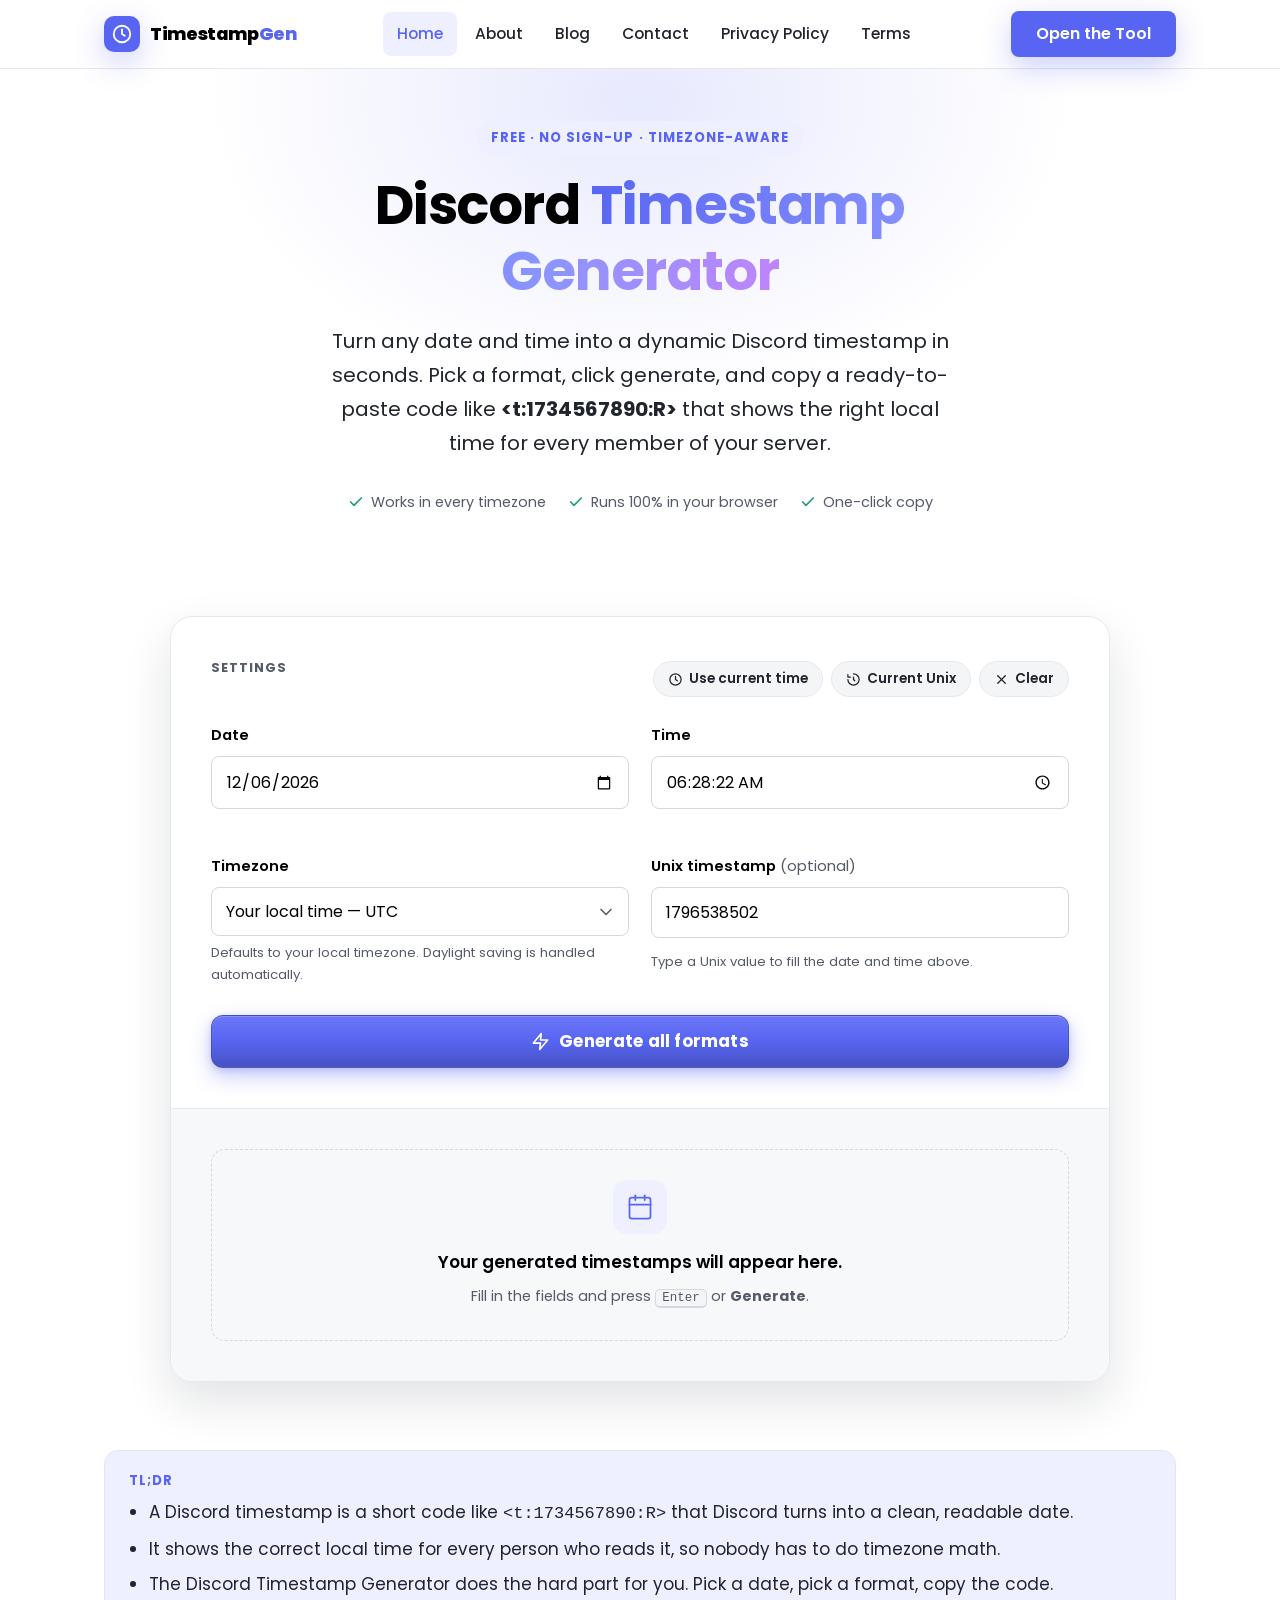
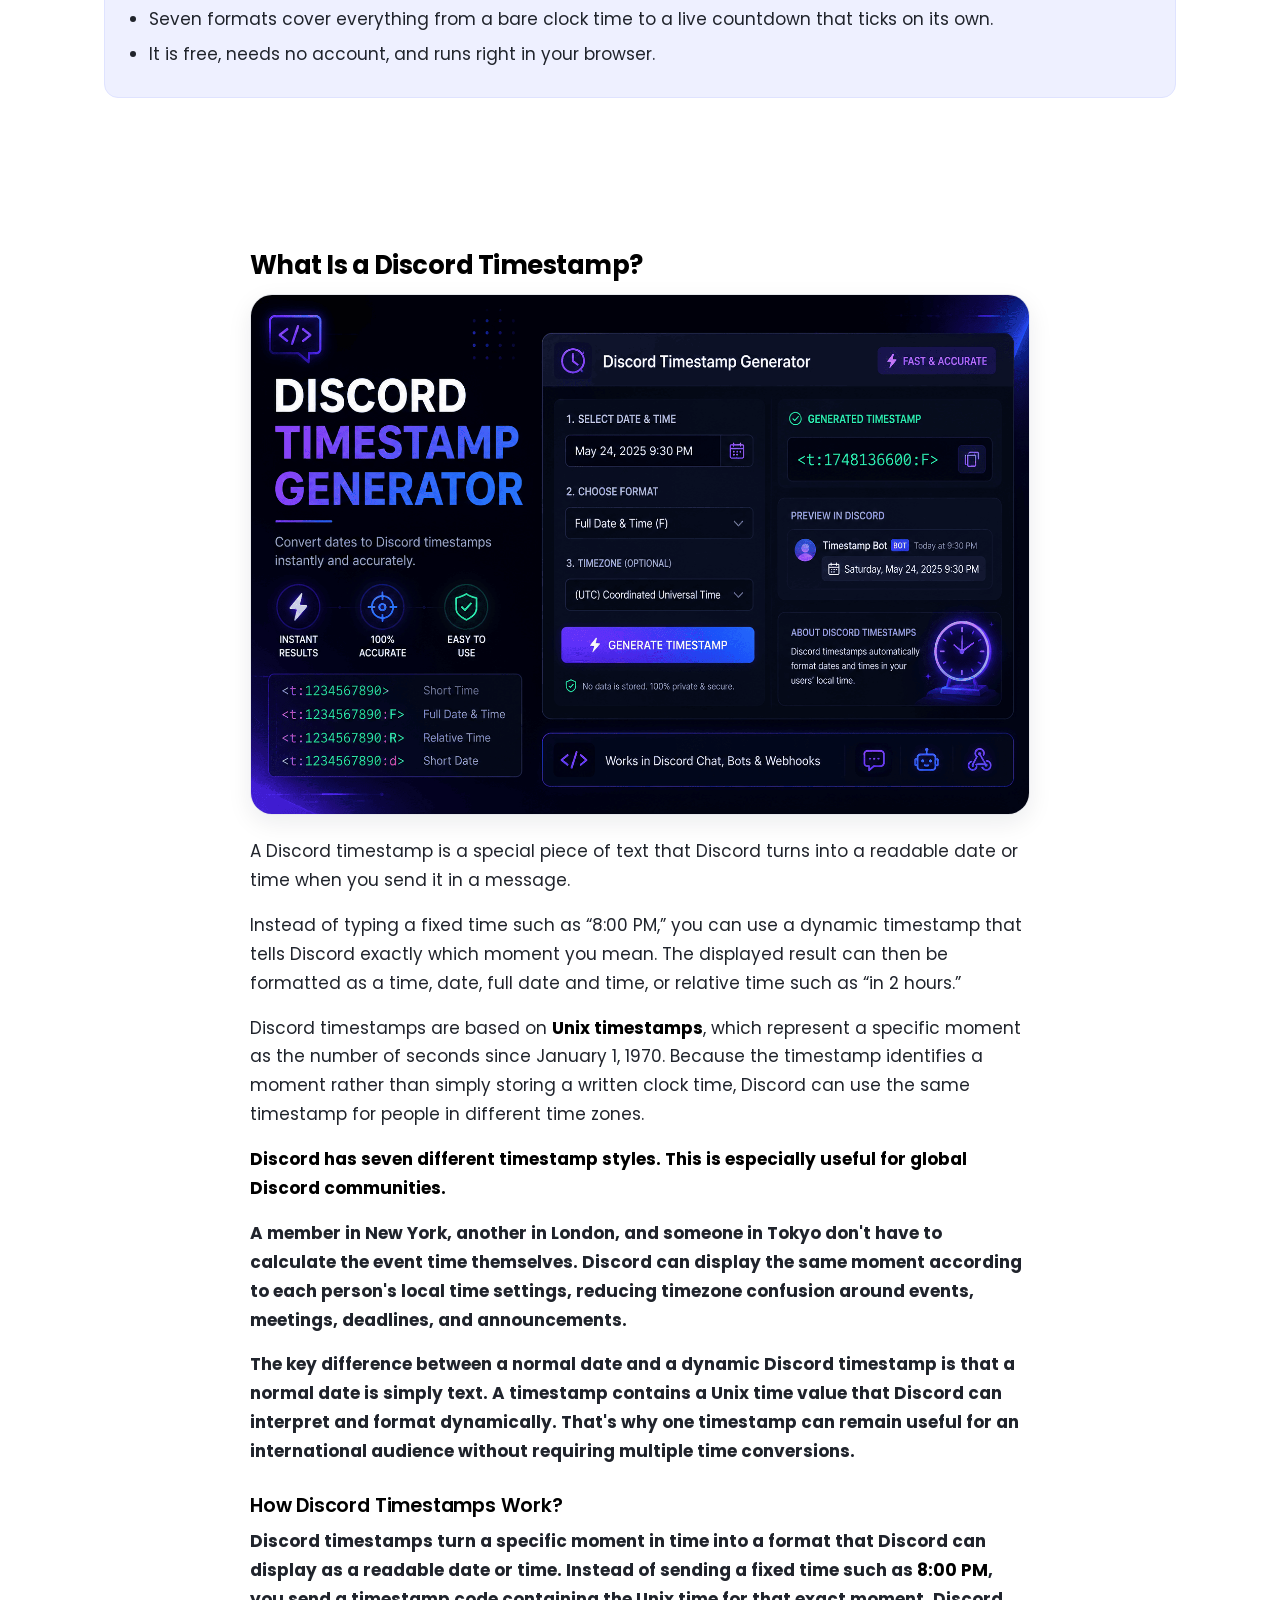
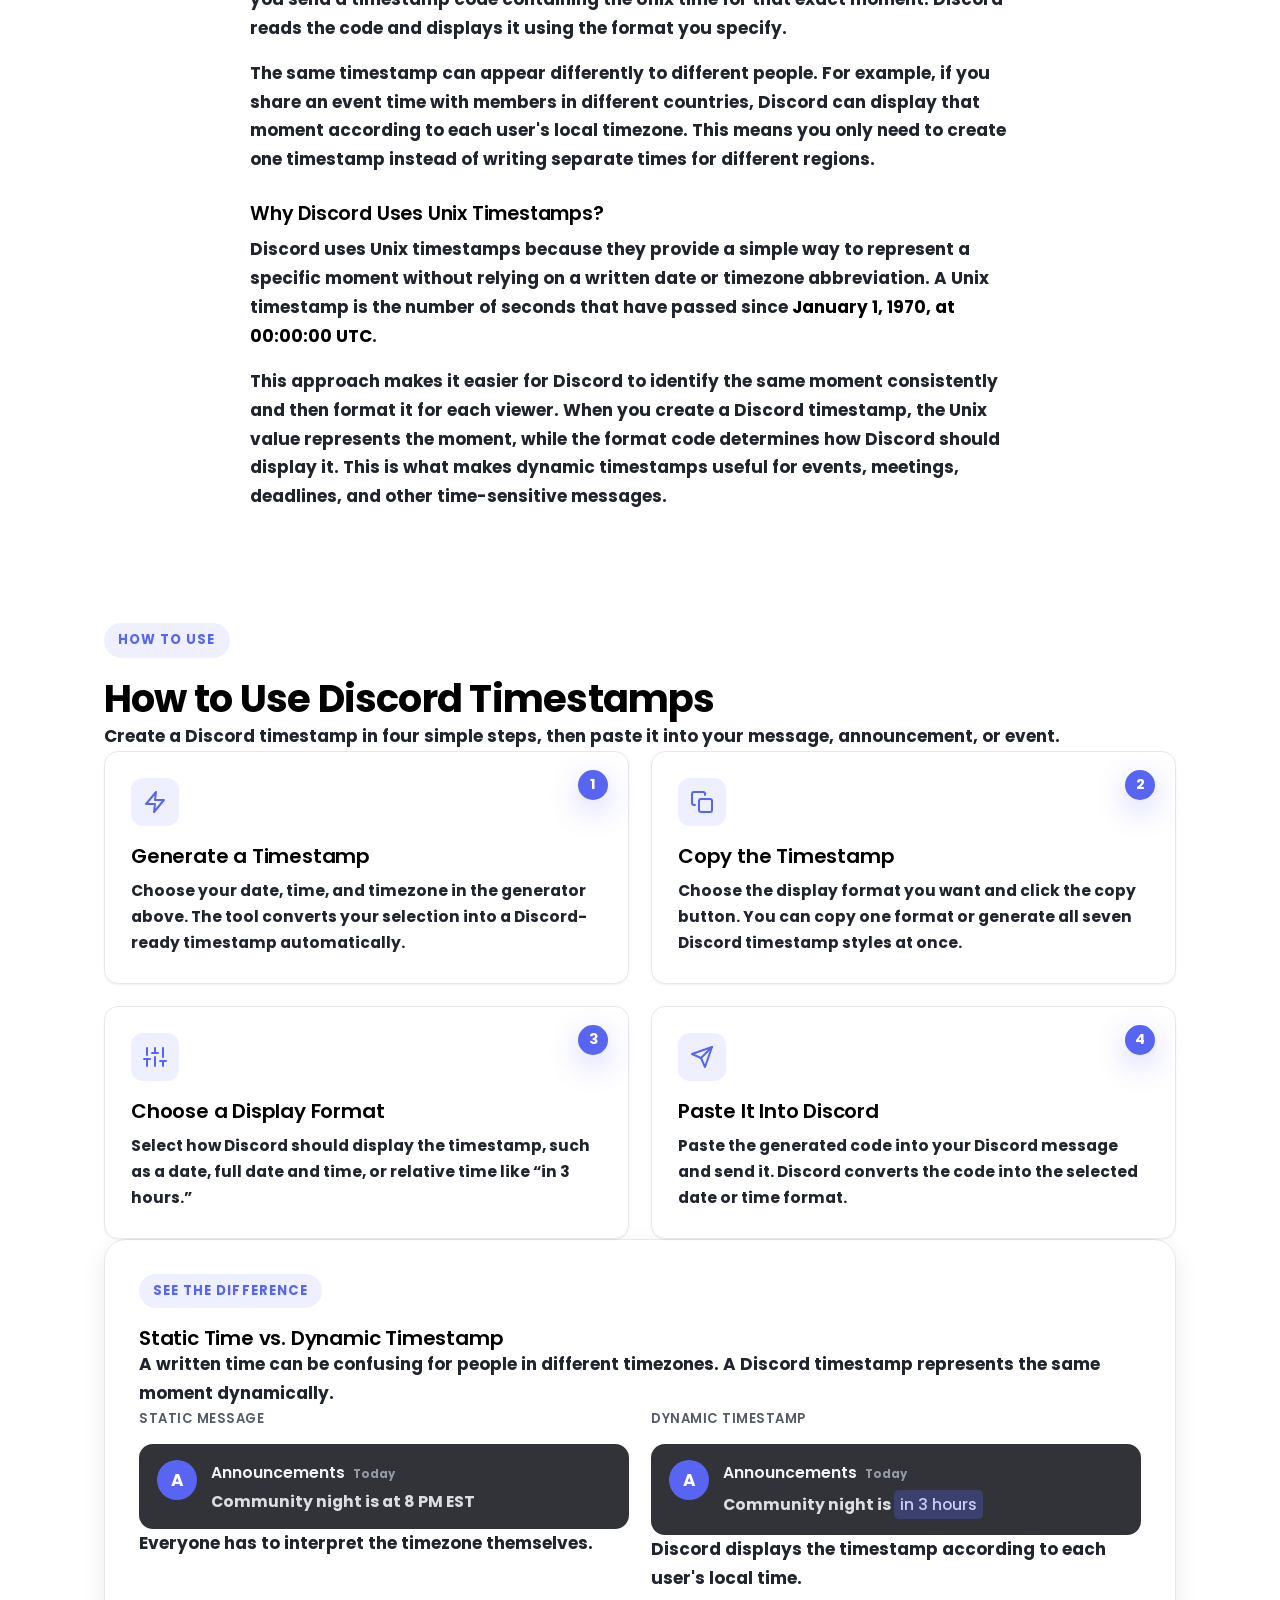
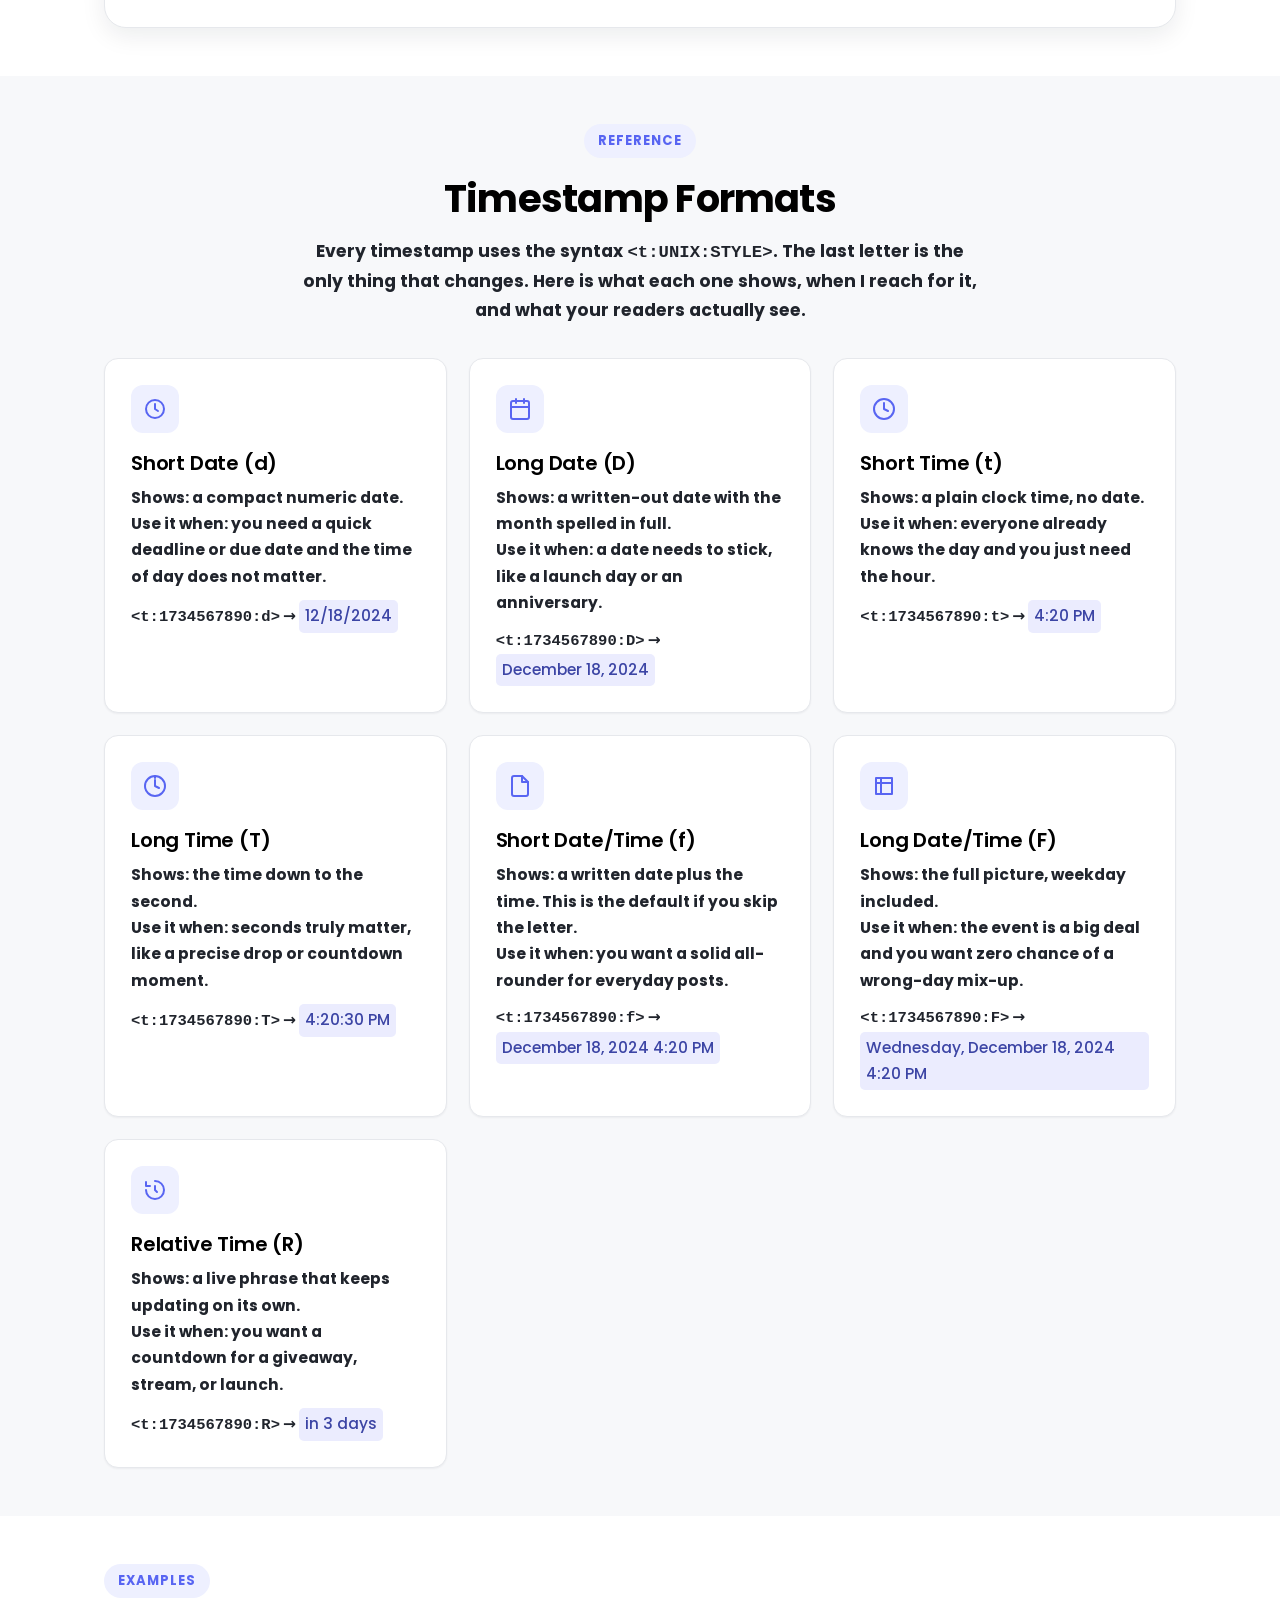
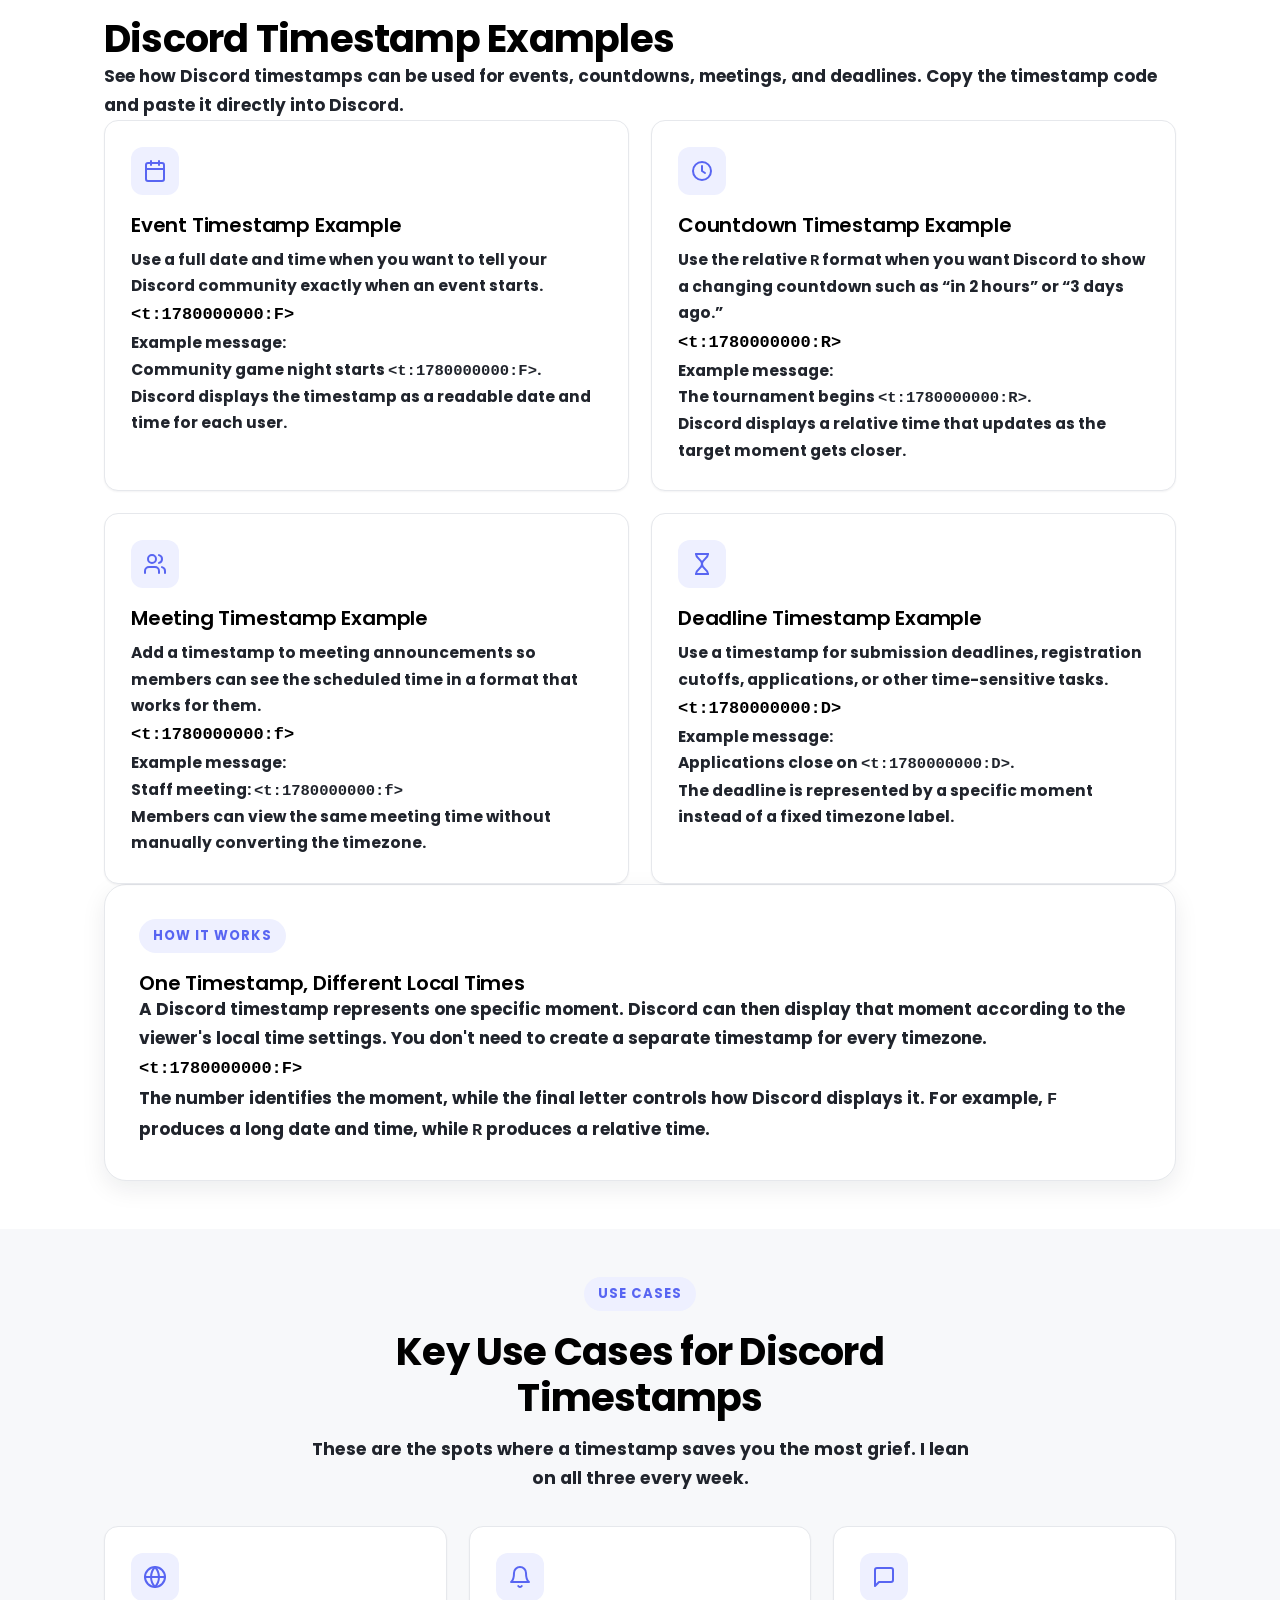
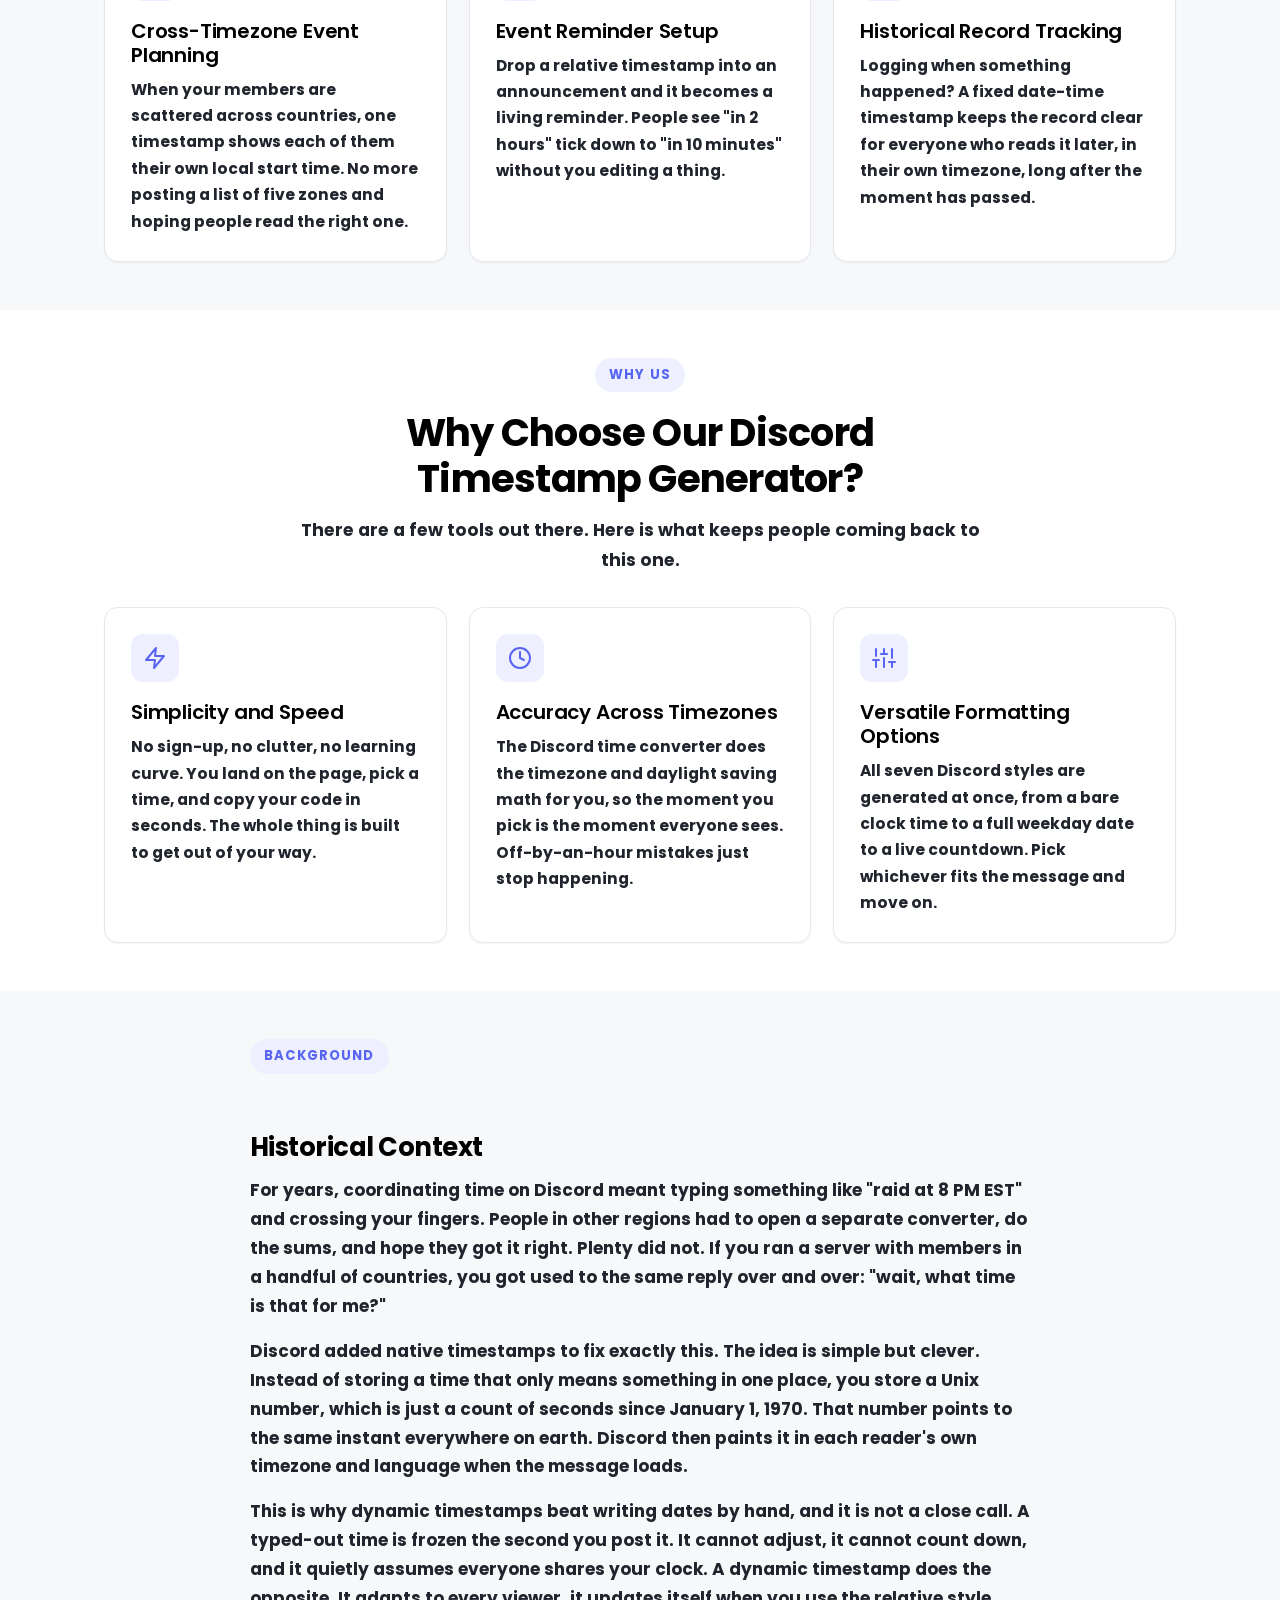
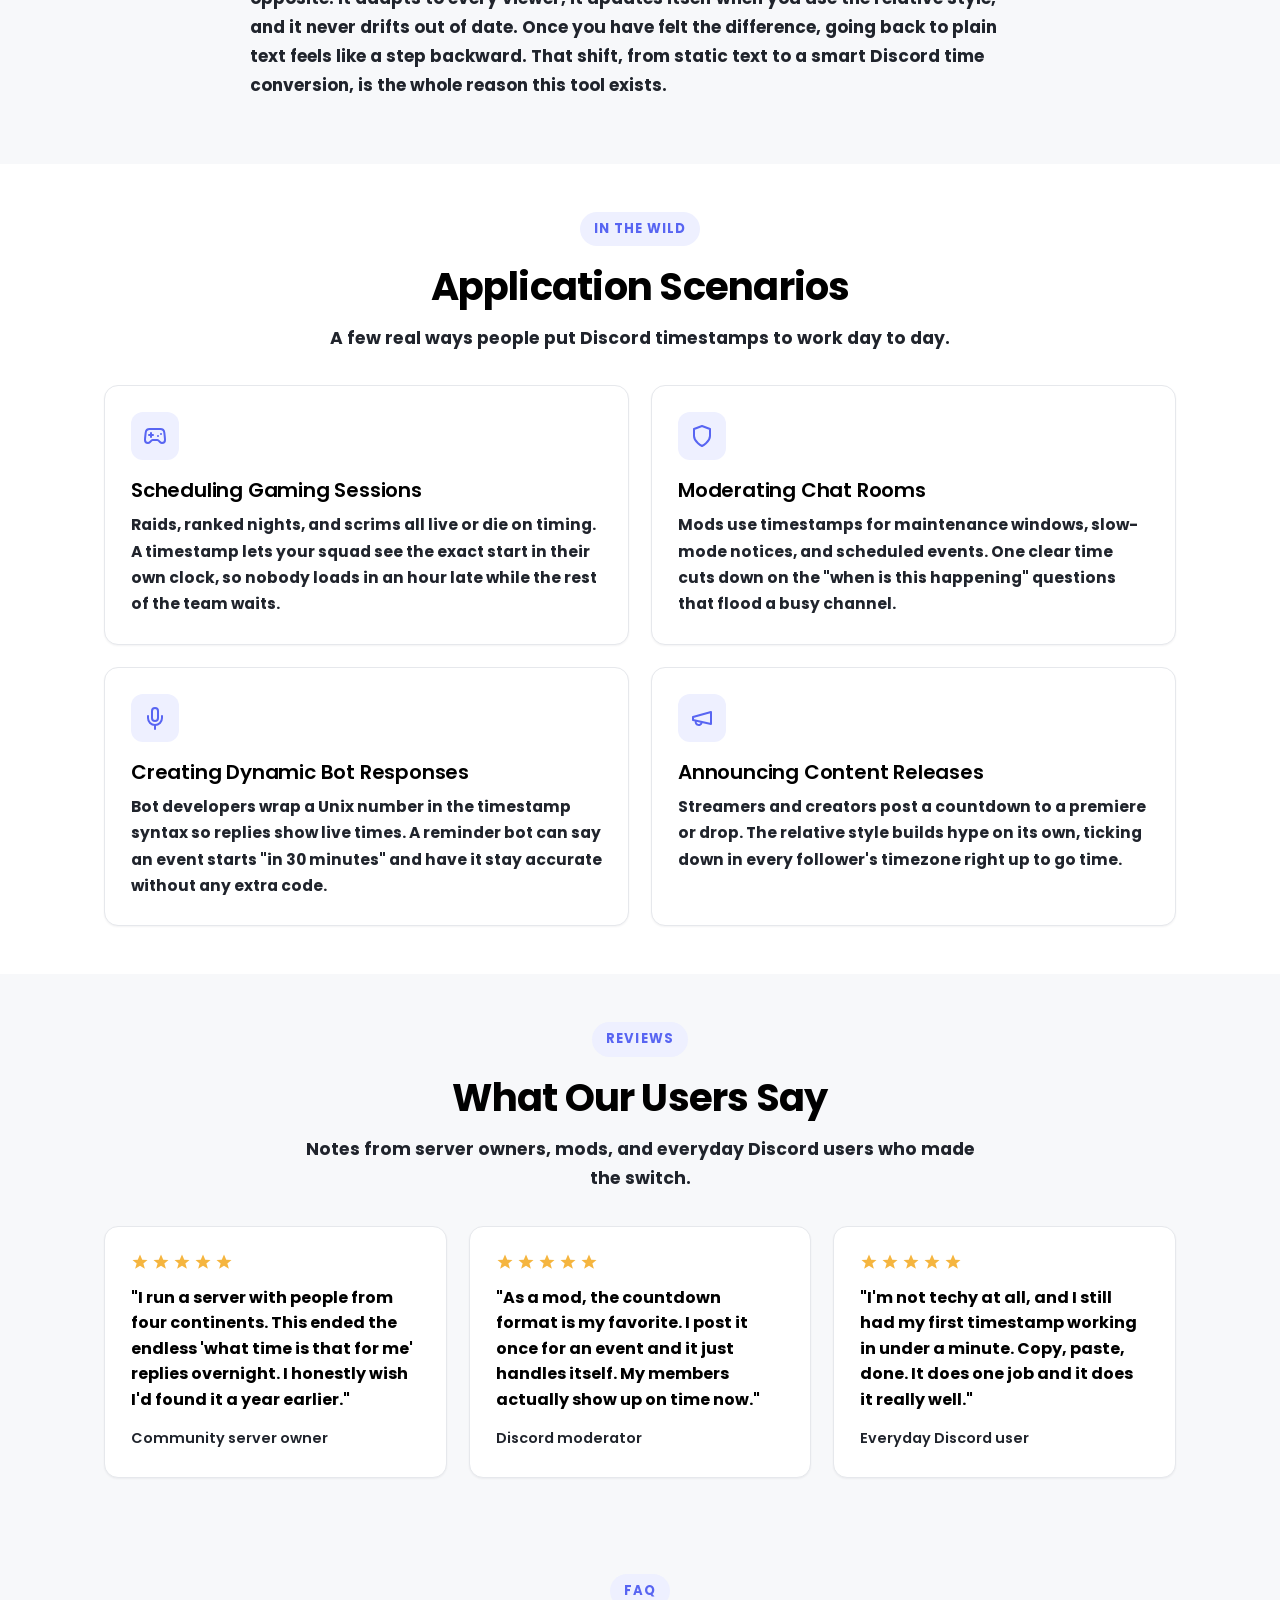
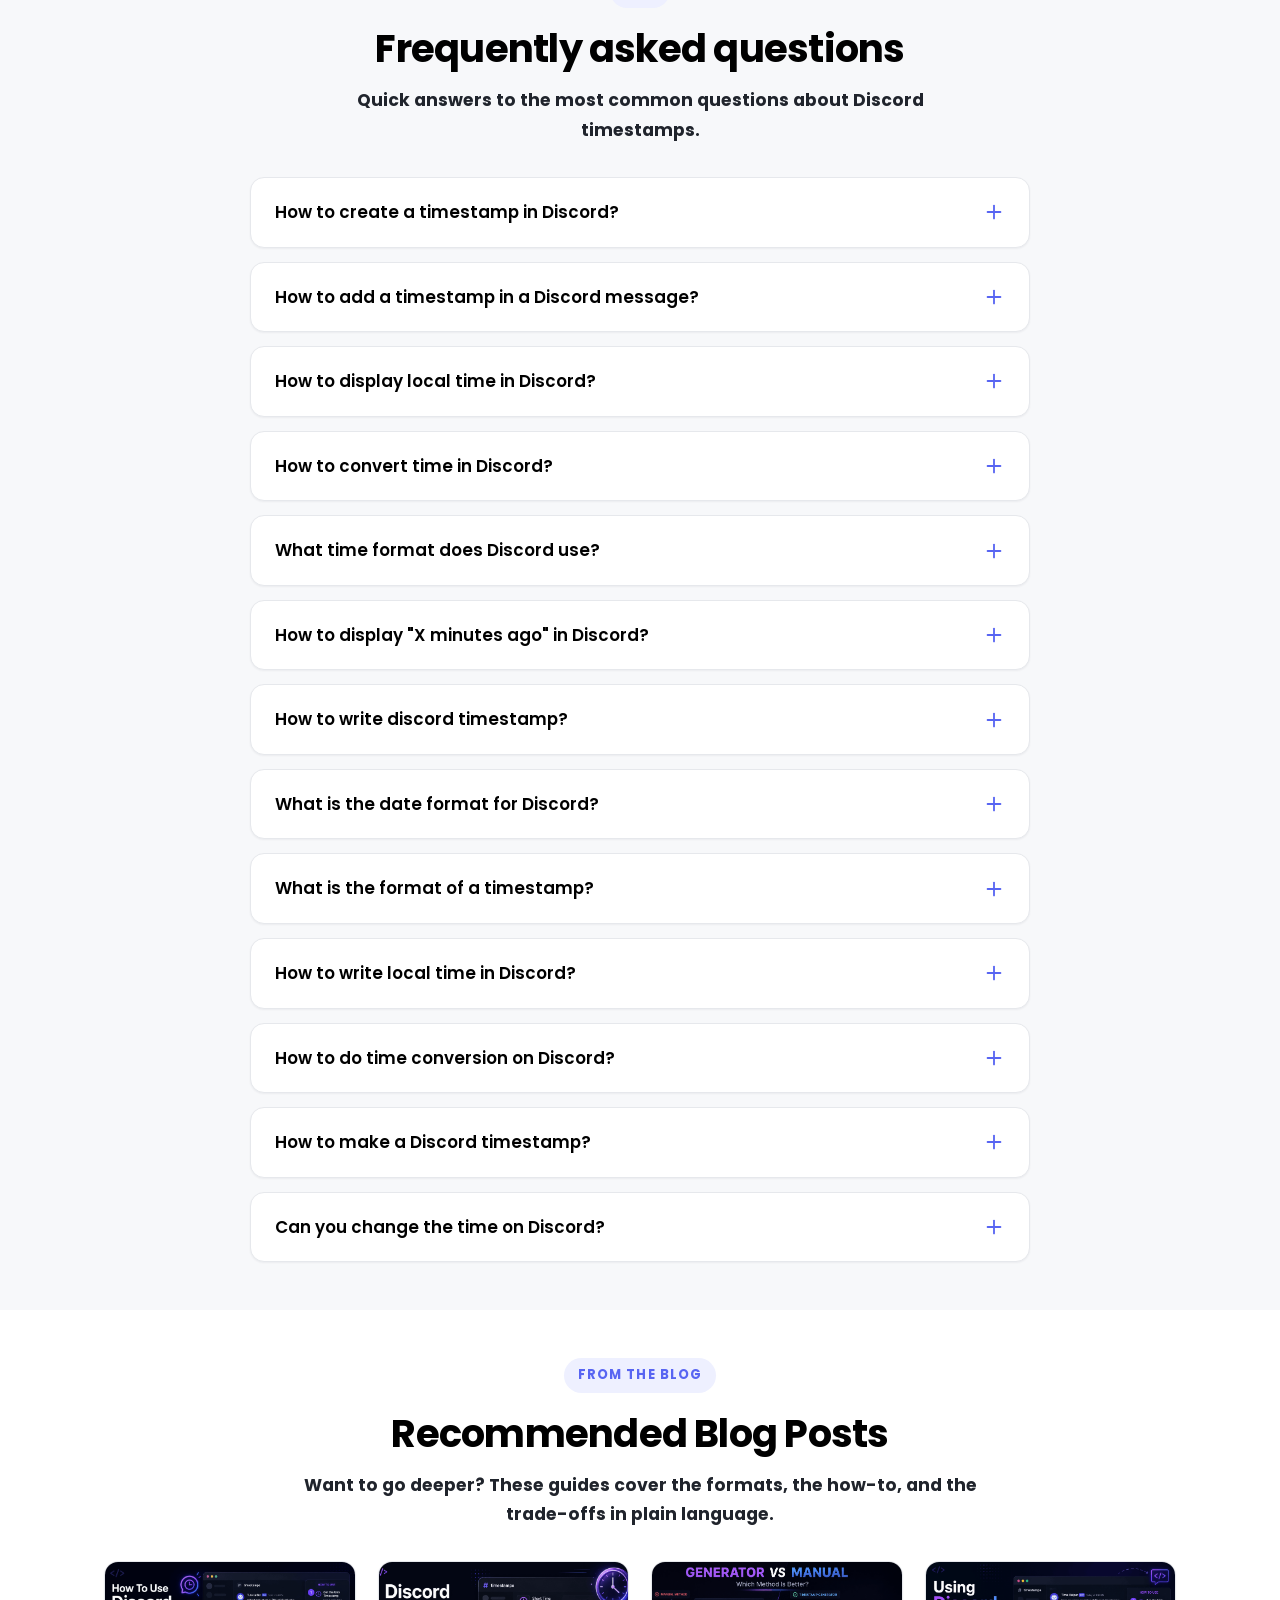
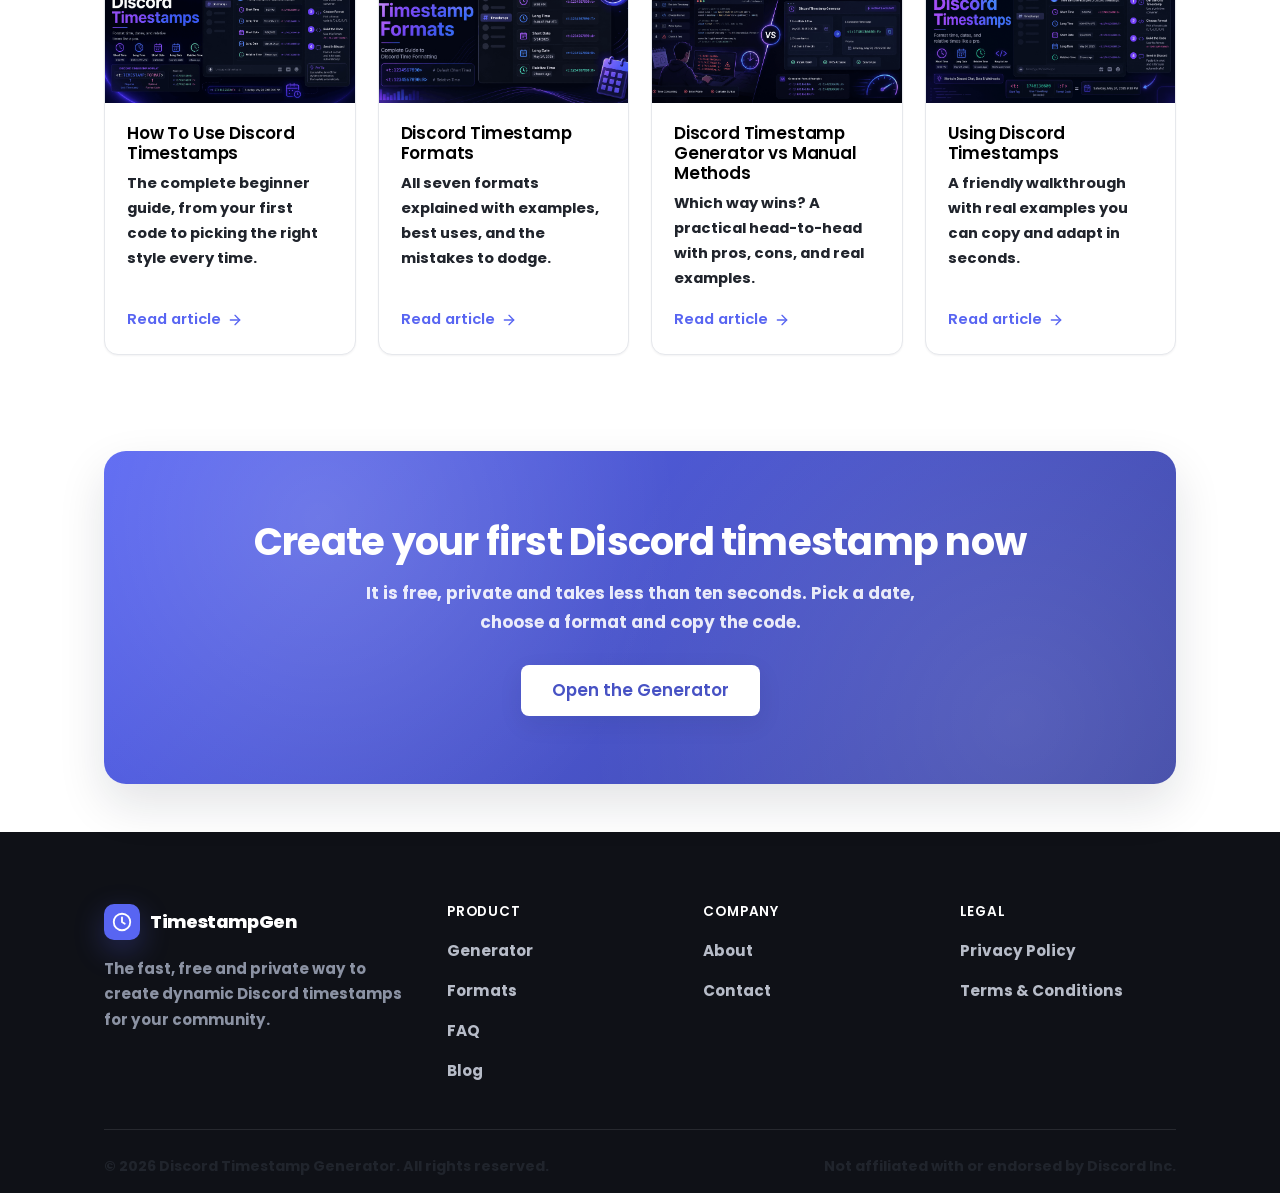
==== index.html @ df5692eb "Update index.html" ====
﻿<!DOCTYPE html>
<html lang="en">
<head>
  <meta charset="UTF-8" />
  <meta name="viewport" content="width=device-width, initial-scale=1.0" />
<title>Discord Timestamp Generator | Free Discord Time Converter</title>
<meta name="description" content="Free Discord Timestamp Generator. Create Discord timestamps from any date and time, choose a format, and copy the code instantly. No sign-up required." />
  <meta name="keywords" content="Discord Timestamp Generator, Discord timestamp, dynamic timestamp Discord, unix timestamp Discord, Discord time format" />
  <meta name="author" content="https://dctimestampgen.com/" />
  <meta name="robots" content="index, follow" />
  <link rel="canonical" href="https://dctimestampgen.com/" />
<meta name="google-site-verification" content="1ODRizwahJFYCAFolgRJqPUCswQ_toR15IYZXNolJ2A" />
  <!-- Open Graph -->
  <meta property="og:type" content="website" />
  <meta property="og:site_name" content="Discord Timestamp Generator" />
  <meta property="og:title" content="Discord Timestamp Generator: Create Dynamic Timestamps Instantly" />
  <meta property="og:description" content="Pick a date, time and format to instantly create dynamic Discord timestamps like &lt;t:1734567890:R&gt;. Free, timezone-aware and copy-ready. No sign-up." />
  <meta property="og:url" content="https://dctimestampgen.com/" />
  <meta property="og:image" content="https://dctimestampgen.com/assets/images/discord-timestamp-generator.png" />
  <meta property="og:image:width" content="1200" />
  <meta property="og:image:height" content="675" />
  <meta property="og:image:type" content="image/png" />

  <!-- Twitter -->
  <meta name="twitter:card" content="summary_large_image" />
  <meta name="twitter:title" content="Discord Timestamp Generator: Create Dynamic Timestamps Instantly" />
  <meta name="twitter:description" content="Create dynamic Discord timestamps like &lt;t:1734567890:R&gt; in seconds. Free, timezone-aware and copy-ready." />
  <meta name="twitter:image" content="https://dctimestampgen.com/assets/images/discord-timestamp-generator.png" />

  <meta name="theme-color" content="#5865f2" />
  <link rel="icon" type="image/svg+xml" href="assets/icons/favicon.svg" />
  <link rel="apple-touch-icon" href="assets/icons/favicon.svg" />
  <link rel="preconnect" href="https://fonts.googleapis.com" />
  <link rel="preconnect" href="https://fonts.gstatic.com" crossorigin />
  <link rel="stylesheet" href="https://fonts.googleapis.com/css2?family=Poppins:wght@400;500;600;700&display=swap" />
  <link rel="preload" href="css/style.css" as="style" />
  <link rel="stylesheet" href="css/style.css" />


  
<script type="text/javascript">

    (function(c,l,a,r,i,t,y){

        c[a]=c[a]||function(){(c[a].q=c[a].q||[]).push(arguments)};

        t=l.createElement(r);t.async=1;t.src="https://www.clarity.ms/tag/"+i;

        y=l.getElementsByTagName(r)[0];y.parentNode.insertBefore(t,y);

    })(window, document, "clarity", "script", "xp9bzx0un9");

</script>



<!-- Google tag (gtag.js) -->

<script async src="https://www.googletagmanager.com/gtag/js?id=G-DQJPMVJJCT"></script>

<script>

  window.dataLayer = window.dataLayer || [];

  function gtag(){dataLayer.push(arguments);}

  gtag('js', new Date());



  gtag('config', 'G-DQJPMVJJCT');

</script>
  <!-- Schema.org: Organization + WebSite + WebApplication + BreadcrumbList + FAQ -->
  <script type="application/ld+json">
  {
    "@context": "https://schema.org",
    "@graph": [
      {
        "@type": "Organization",
        "@id": "https://dctimestampgen.com/#organization",
        "name": "Discord Timestamp Generator",
        "url": "https://dctimestampgen.com/",
        "logo": {
          "@type": "ImageObject",
          "url": "https://dctimestampgen.com/assets/images/discord-timestamp-generator.png",
          "width": 1200,
          "height": 675
        }
      },
      {
        "@type": "WebSite",
        "@id": "https://dctimestampgen.com/#website",
        "name": "Discord Timestamp Generator",
        "url": "https://dctimestampgen.com/",
        "description": "Free tool to create dynamic, timezone-aware Discord timestamps from any date and time.",
        "publisher": { "@id": "https://dctimestampgen.com/#organization" },
        "inLanguage": "en"
      },
      {
        "@type": "WebApplication",
        "name": "Discord Timestamp Generator",
        "url": "https://dctimestampgen.com/",
        "applicationCategory": "UtilitiesApplication",
        "operatingSystem": "Any (Web Browser)",
        "browserRequirements": "Requires JavaScript",
        "description": "A free online tool that generates dynamic Discord timestamps from any date, time and format.",
        "isPartOf": { "@id": "https://dctimestampgen.com/#website" },
        "publisher": { "@id": "https://dctimestampgen.com/#organization" },
        "offers": { "@type": "Offer", "price": "0", "priceCurrency": "USD" }
      },
      {
        "@type": "BreadcrumbList",
        "itemListElement": [
          { "@type": "ListItem", "position": 1, "name": "Home", "item": "https://dctimestampgen.com/" }
        ]
      },
      {
        "@type": "FAQPage",
        "mainEntity": [
          {
            "@type": "Question",
            "name": "How to create a timestamp in Discord?",
            "acceptedAnswer": {
              "@type": "Answer",
              "text": "Pick a date and time in the Discord Timestamp Generator, then copy the code it makes. Paste that code into any message and Discord turns it into a readable time when you send it. There is nothing to install and no account needed."
            }
          },
          {
            "@type": "Question",
            "name": "How to add a timestamp in a Discord message?",
            "acceptedAnswer": {
              "@type": "Answer",
              "text": "Paste the generated code, such as <t:1734567890:R>, straight into the message box like normal text. When you hit send, Discord swaps it for a formatted date. It works in channels, threads, embeds, and direct messages."
            }
          },
          {
            "@type": "Question",
            "name": "How to display local time in Discord?",
            "acceptedAnswer": {
              "@type": "Answer",
              "text": "You do not have to do anything special. A Discord timestamp always shows in each reader's own local time. You pick the moment once, and Discord handles the conversion for every person who sees the message."
            }
          },
          {
            "@type": "Question",
            "name": "How to convert time in Discord?",
            "acceptedAnswer": {
              "@type": "Answer",
              "text": "Use the Discord time converter. Enter your date and time, and it works out the Unix number behind the scenes. That number is what lets Discord show the same instant correctly in every timezone."
            }
          },
          {
            "@type": "Question",
            "name": "What time format does Discord use?",
            "acceptedAnswer": {
              "@type": "Answer",
              "text": "Discord uses the syntax <t:UNIX:STYLE>, where the Unix value is seconds since January 1, 1970 and the style is one letter. The seven styles are t, T, d, D, f, F, and R."
            }
          },
          {
            "@type": "Question",
            "name": "How to display \"X minutes ago\" in Discord?",
            "acceptedAnswer": {
              "@type": "Answer",
              "text": "Use the relative style by ending the code with R, like <t:1734567890:R>. Discord shows phrases like 'in 5 minutes' or '10 minutes ago' and keeps them updating on their own."
            }
          },
          {
            "@type": "Question",
            "name": "How to write discord timestamp?",
            "acceptedAnswer": {
              "@type": "Answer",
              "text": "Write an opening <t:, then the Unix number in seconds, then a colon and a style letter, then a closing >. So a full code looks like <t:1734567890:F>. The tool builds this for you if you would rather not type it."
            }
          },
          {
            "@type": "Question",
            "name": "What is the date format for Discord?",
            "acceptedAnswer": {
              "@type": "Answer",
              "text": "For dates you can use d for a short numeric date like 12/18/2024, or D for a written date like December 18, 2024. Discord shows the order in each reader's regional style, so you never have to guess day-first or month-first."
            }
          },
          {
            "@type": "Question",
            "name": "What is the format of a timestamp?",
            "acceptedAnswer": {
              "@type": "Answer",
              "text": "A timestamp is built from a Unix value, which is a plain count of seconds since January 1, 1970. On Discord that value gets wrapped in the <t:UNIX:STYLE> syntax so it can be shown as a date, a time, or a countdown."
            }
          },
          {
            "@type": "Question",
            "name": "How to write local time in Discord?",
            "acceptedAnswer": {
              "@type": "Answer",
              "text": "Enter your local time in the generator and copy the code. You do not write out the timezone at all. Discord reads the Unix value and shows your chosen moment in each viewer's own local time automatically."
            }
          },
          {
            "@type": "Question",
            "name": "How to do time conversion on Discord?",
            "acceptedAnswer": {
              "@type": "Answer",
              "text": "The conversion happens for you. You give the tool one date and time, it turns that into a Unix number, and Discord converts that number into the correct local time for every reader when the message loads."
            }
          },
          {
            "@type": "Question",
            "name": "How to make a Discord timestamp?",
            "acceptedAnswer": {
              "@type": "Answer",
              "text": "Open the generator, choose your date, time, and a format, then copy the finished code and paste it into Discord. The whole thing takes about ten seconds and needs no coding."
            }
          },
          {
            "@type": "Question",
            "name": "Can you change the time on Discord?",
            "acceptedAnswer": {
              "@type": "Answer",
              "text": "You cannot change another person's clock, and you do not need to. To point a timestamp at a new moment, edit the message and change the Unix number in the code. Discord updates the displayed time right away for everyone."
            }
          }
        ]
      }
    ]
  }
  </script>
</head>
<body>
  <a class="skip-link" href="#main">Skip to content</a>

  <!-- ============================ HEADER ============================ -->
  <header class="site-header">
    <div class="container">
      <nav class="nav" aria-label="Primary">
        <a class="brand" href="/" aria-label="Discord Timestamp Generator home">
          <span class="brand__mark" aria-hidden="true">
            <svg viewBox="0 0 24 24" fill="none" stroke="#fff" stroke-width="2" stroke-linecap="round" stroke-linejoin="round"><circle cx="12" cy="12" r="9"></circle><polyline points="12 7 12 12 15 14"></polyline></svg>
          </span>
          <span>Timestamp<span style="color:var(--blurple)">Gen</span></span>
        </a>

        <ul class="nav__menu" id="primary-menu" data-nav-menu>
          <li><a class="nav__link" href="/" aria-current="page">Home</a></li>
          <li><a class="nav__link" href="about.html">About</a></li>
          <li><a class="nav__link" href="blog.html">Blog</a></li>
          <li><a class="nav__link" href="contact.html">Contact</a></li>
          <li><a class="nav__link" href="privacy-policy.html">Privacy Policy</a></li>
          <li><a class="nav__link" href="terms-and-conditions.html">Terms</a></li>
        </ul>

        <div class="nav__actions">
          <a class="btn btn--primary nav__cta" href="#tool">Open the Tool</a>
          <button class="nav__toggle" type="button" data-nav-toggle aria-expanded="false" aria-controls="primary-menu" aria-label="Toggle navigation menu">
            <svg class="icon-open" viewBox="0 0 24 24" fill="none" stroke="currentColor" stroke-width="2" stroke-linecap="round"><line x1="3" y1="6" x2="21" y2="6"></line><line x1="3" y1="12" x2="21" y2="12"></line><line x1="3" y1="18" x2="21" y2="18"></line></svg>
            <svg class="icon-close" viewBox="0 0 24 24" fill="none" stroke="currentColor" stroke-width="2" stroke-linecap="round"><line x1="18" y1="6" x2="6" y2="18"></line><line x1="6" y1="6" x2="18" y2="18"></line></svg>
          </button>
        </div>
      </nav>
    </div>
  </header>

  <main id="main">
    <!-- ============================ HERO ============================ -->
    <section class="hero">
      <div class="container">
        <div class="hero__inner">
          <span class="eyebrow">Free &middot; No sign-up &middot; Timezone-aware</span>
          <h1>Discord <span class="gradient-text">Timestamp Generator</span></h1>
          <p class="hero__lead">
            Turn any date and time into a dynamic Discord timestamp in seconds.
            Pick a format, click generate, and copy a ready-to-paste code like
            <strong>&lt;t:1734567890:R&gt;</strong> that shows the right local time for every
            member of your server.
          </p>
         
          <div class="hero__meta">
            <span><svg viewBox="0 0 24 24" fill="none" stroke="currentColor" stroke-width="2.5" stroke-linecap="round" stroke-linejoin="round"><polyline points="20 6 9 17 4 12"></polyline></svg> Works in every timezone</span>
            <span><svg viewBox="0 0 24 24" fill="none" stroke="currentColor" stroke-width="2.5" stroke-linecap="round" stroke-linejoin="round"><polyline points="20 6 9 17 4 12"></polyline></svg> Runs 100% in your browser</span>
            <span><svg viewBox="0 0 24 24" fill="none" stroke="currentColor" stroke-width="2.5" stroke-linecap="round" stroke-linejoin="round"><polyline points="20 6 9 17 4 12"></polyline></svg> One-click copy</span>
          </div>
        </div>
      </div>
    </section>

    <!-- ============================ TOOL ============================ -->
    <section class="section section--tight tool" id="tool" aria-labelledby="tool-title">
      <div class="container">
        <div class="section-head">
        </div>

        <div class="tool__card">
          <!-- Settings -->
          <form id="generator-form" class="tool__settings" novalidate>
            <div class="tool__settings-head">
              <p class="tool__panel-title">Settings</p>
              <div class="tool__quick">
                <button type="button" class="chip-btn" id="btn-now" title="Set the date and time to right now">
                  <svg viewBox="0 0 24 24" fill="none" stroke="currentColor" stroke-width="2" stroke-linecap="round" stroke-linejoin="round" aria-hidden="true"><circle cx="12" cy="12" r="9"></circle><polyline points="12 7 12 12 15 14"></polyline></svg>
                  Use current time
                </button>
                <button type="button" class="chip-btn" id="btn-unix-now" title="Insert the current Unix timestamp">
                  <svg viewBox="0 0 24 24" fill="none" stroke="currentColor" stroke-width="2" stroke-linecap="round" stroke-linejoin="round" aria-hidden="true"><polyline points="12 8 12 12 14 14"></polyline><path d="M3 12a9 9 0 1 0 9-9"></path><polyline points="3 4 3 8 7 8"></polyline></svg>
                  Current Unix
                </button>
                <button type="button" class="chip-btn" id="btn-clear" title="Clear all fields">
                  <svg viewBox="0 0 24 24" fill="none" stroke="currentColor" stroke-width="2" stroke-linecap="round" stroke-linejoin="round" aria-hidden="true"><line x1="18" y1="6" x2="6" y2="18"></line><line x1="6" y1="6" x2="18" y2="18"></line></svg>
                  Clear
                </button>
              </div>
            </div>

            <div class="tool__fields">
              <div class="field">
                <label class="field__label" for="gen-date">Date</label>
                <input class="input" type="date" id="gen-date" name="date" required aria-describedby="gen-date-error" />
                <p class="field-error" id="gen-date-error" role="alert" aria-live="polite"></p>
              </div>

              <div class="field">
                <label class="field__label" for="gen-time">Time</label>
                <input class="input" type="time" id="gen-time" name="time" step="1" required aria-describedby="gen-time-error" />
                <p class="field-error" id="gen-time-error" role="alert" aria-live="polite"></p>
              </div>

              <div class="field">
                <label class="field__label" for="gen-timezone">Timezone</label>
                <select class="select" id="gen-timezone" name="timezone" aria-describedby="gen-timezone-hint"></select>
                <p class="field__hint" id="gen-timezone-hint">Defaults to your local timezone. Daylight saving is handled automatically.</p>
              </div>

              <div class="field">
                <label class="field__label" for="gen-unix">Unix timestamp <span class="field__opt">(optional)</span></label>
                <input class="input" type="text" id="gen-unix" name="unix" inputmode="numeric" autocomplete="off" placeholder="e.g. 1734567890" aria-describedby="gen-unix-error gen-unix-hint" />
                <p class="field-error" id="gen-unix-error" role="alert" aria-live="polite"></p>
                <p class="field__hint" id="gen-unix-hint">Type a Unix value to fill the date and time above.</p>
              </div>
            </div>

            <div class="tool__actions">
              <button class="btn btn--primary btn--lg btn--block" type="submit" id="generate-btn">
                <span class="btn__spinner" aria-hidden="true"></span>
                <span class="btn__label">
                  <svg class="btn__icon" viewBox="0 0 24 24" fill="none" stroke="currentColor" stroke-width="2" stroke-linecap="round" stroke-linejoin="round" aria-hidden="true"><polygon points="13 2 3 14 12 14 11 22 21 10 12 10 13 2"></polygon></svg>
                  Generate all formats
                </span>
              </button>
            </div>
          </form>

          <!-- Results -->
          <div class="tool__results" id="results">
            <div class="results-empty" id="results-empty">
              <div class="results-empty__icon" aria-hidden="true">
                <svg viewBox="0 0 24 24" fill="none" stroke="currentColor" stroke-width="1.5" stroke-linecap="round" stroke-linejoin="round"><rect x="3" y="4" width="18" height="18" rx="2"></rect><line x1="16" y1="2" x2="16" y2="6"></line><line x1="8" y1="2" x2="8" y2="6"></line><line x1="3" y1="10" x2="21" y2="10"></line></svg>
              </div>
              <p>Your generated timestamps will appear here.</p>
              <span>Fill in the fields and press <kbd>Enter</kbd> or <strong>Generate</strong>.</span>
            </div>

            <div class="results-body" id="results-body" hidden>
              <div class="unix-row">
                <div class="unix-row__info">
                  <p class="results-label">Generated Unix timestamp</p>
                  <code class="unix-value" id="unix-value">0</code>
                </div>
                <button class="btn btn--secondary btn--sm copy-btn" type="button" id="copy-unix-btn" data-label="Copy" aria-label="Copy Unix timestamp">
                  <span class="copy-btn__text">Copy</span>
                </button>
              </div>

              <div class="table-wrap">
                <table class="results-table">
                  <caption class="visually-hidden">All Discord timestamp formats for the selected date and time</caption>
                  <thead>
                    <tr>
                      <th scope="col">Format</th>
                      <th scope="col">Discord syntax</th>
                      <th scope="col">Live preview</th>
                      <th scope="col"><span class="visually-hidden">Copy</span></th>
                    </tr>
                  </thead>
                  <tbody id="results-tbody"><!-- rows injected by JS --></tbody>
                </table>
              </div>

              <div class="results-actions">
                <button class="btn btn--primary copy-all-btn" type="button" id="copy-all-btn" data-label="Copy all formats">
                  <svg class="btn__icon" viewBox="0 0 24 24" fill="none" stroke="currentColor" stroke-width="2" stroke-linecap="round" stroke-linejoin="round" aria-hidden="true"><rect x="9" y="9" width="13" height="13" rx="2"></rect><path d="M5 15H4a2 2 0 0 1-2-2V4a2 2 0 0 1 2-2h9a2 2 0 0 1 2 2v1"></path></svg>
                  <span class="copy-btn__text">Copy all formats</span>
                </button>
                <button class="btn btn--secondary" type="button" id="reset-btn">
                  <svg class="btn__icon" viewBox="0 0 24 24" fill="none" stroke="currentColor" stroke-width="2" stroke-linecap="round" stroke-linejoin="round" aria-hidden="true"><polyline points="1 4 1 10 7 10"></polyline><path d="M3.51 15a9 9 0 1 0 2.13-9.36L1 10"></path></svg>
                  Reset
                </button>
              </div>
            </div>
          </div>
        </div>
      </div>
    </section>

    <!-- ============================ TL;DR ============================ -->
    <section class="section section--tight">
      <div class="container">
        <div class="callout callout--tldr">
          <h2>TL;DR</h2>
          <ul>
            <li>A Discord timestamp is a short code like <code>&lt;t:1734567890:R&gt;</code> that Discord turns into a clean, readable date.</li>
            <li>It shows the correct local time for every person who reads it, so nobody has to do timezone math.</li>
            <li>The Discord Timestamp Generator does the hard part for you. Pick a date, pick a format, copy the code.</li>
            <li>Seven formats cover everything from a bare clock time to a live countdown that ticks on its own.</li>
            <li>It is free, needs no account, and runs right in your browser.</li>
          </ul>
        </div>
      </div>
    </section>

    <!-- ============================ ABOUT ============================ -->
    <section class="section" aria-labelledby="about-tool-title">
      <div class="container">
        <div class="prose">
      <h2 id="discord-timestamp-title">What Is a Discord Timestamp?</h2>

          <figure class="about-figure">
            <img src="assets/images/discord-timestamp-generator.png" width="1200" height="675" loading="lazy" alt="Discord Timestamp Generator turning a date and time into a dynamic timestamp" />
          </figure>

              <p>
        A Discord timestamp is a special piece of text that Discord turns into a readable date or time when you send it in a message.</p>
          <p>Instead of typing a fixed time such as “8:00 PM,” you can use a dynamic timestamp that tells Discord exactly which moment you mean. The displayed result can then be formatted as a time, date, full date and time, or relative time such as “in 2 hours.”
      </p>

      <p>
        Discord timestamps are based on <strong>Unix timestamps</strong>, which represent a specific moment as the number of seconds since January 1, 1970. Because the timestamp identifies a moment rather than simply storing a written clock time, Discord can use the same timestamp for people in different time zones.
      </p>

      <p>
    <strong>Discord has seven different timestamp styles<strong>. This is especially useful for global Discord communities.</p>
      <p>A member in New York, another in London, and someone in Tokyo don't have to calculate the event time themselves. Discord can display the same moment according to each person's local time settings, reducing timezone confusion around events, meetings, deadlines, and announcements.
      </p>

      <p>
        The key difference between a normal date and a dynamic Discord timestamp is that a normal date is simply text. A timestamp contains a Unix time value that Discord can interpret and format dynamically. That's why one timestamp can remain useful for an international audience without requiring multiple time conversions.
      </p>

<h3>How Discord Timestamps Work?</h3>

<p>
  Discord timestamps turn a specific moment in time into a format that Discord can display as a readable date or time. Instead of sending a fixed time such as <strong>8:00 PM</strong>, you send a timestamp code containing the Unix time for that exact moment. Discord reads the code and displays it using the format you specify.
</p>

<p>
  The same timestamp can appear differently to different people. For example, if you share an event time with members in different countries, Discord can display that moment according to each user's local timezone. This means you only need to create one timestamp instead of writing separate times for different regions.
</p>

<h3>Why Discord Uses Unix Timestamps?</h3>

<p>
  Discord uses Unix timestamps because they provide a simple way to represent a specific moment without relying on a written date or timezone abbreviation. A Unix timestamp is the number of seconds that have passed since <strong>January 1, 1970, at 00:00:00 UTC</strong>.
</p>

<p>
  This approach makes it easier for Discord to identify the same moment consistently and then format it for each viewer. When you create a Discord timestamp, the Unix value represents the moment, while the format code determines how Discord should display it. This is what makes dynamic timestamps useful for events, meetings, deadlines, and other time-sensitive messages.
</p>

          
        </div>
      </div>
    </section>

  <!-- ============================ HOW TO USE ============================ -->
<section class="section" aria-labelledby="steps-title">
  <div class="container">

    <div class="section__header">
      <span class="eyebrow">How to Use</span>
      <h2 id="steps-title">How to Use Discord Timestamps</h2>
      <p>
        Create a Discord timestamp in four simple steps, then paste it into your message,
        announcement, or event.
      </p>
    </div>

    <!-- Steps -->
    <div class="grid grid--2 steps-grid">

      <article class="card step-card">
        <span class="step-card__num" aria-hidden="true">1</span>

        <div class="card__icon" aria-hidden="true">
          <svg viewBox="0 0 24 24" fill="none" stroke="currentColor"
            stroke-width="2" stroke-linecap="round" stroke-linejoin="round">
            <polygon points="13 2 3 14 12 14 11 22 21 10 12 10 13 2"></polygon>
          </svg>
        </div>

        <h3>Generate a Timestamp</h3>
        <p>
          Choose your date, time, and timezone in the generator above. The tool
          converts your selection into a Discord-ready timestamp automatically.
        </p>
      </article>

      <article class="card step-card">
        <span class="step-card__num" aria-hidden="true">2</span>

        <div class="card__icon" aria-hidden="true">
          <svg viewBox="0 0 24 24" fill="none" stroke="currentColor"
            stroke-width="2" stroke-linecap="round" stroke-linejoin="round">
            <rect x="9" y="9" width="13" height="13" rx="2"></rect>
            <path d="M5 15H4a2 2 0 0 1-2-2V4a2 2 0 0 1 2-2h9a2 2 0 0 1 2 2v1"></path>
          </svg>
        </div>

        <h3>Copy the Timestamp</h3>
        <p>
          Choose the display format you want and click the copy button. You can
          copy one format or generate all seven Discord timestamp styles at once.
        </p>
      </article>

      <article class="card step-card">
        <span class="step-card__num" aria-hidden="true">3</span>

        <div class="card__icon" aria-hidden="true">
          <svg viewBox="0 0 24 24" fill="none" stroke="currentColor"
            stroke-width="2" stroke-linecap="round" stroke-linejoin="round">
            <path d="M4 21v-7"></path>
            <path d="M4 10V3"></path>
            <path d="M12 21v-9"></path>
            <path d="M12 8V3"></path>
            <path d="M20 21v-5"></path>
            <path d="M20 12V3"></path>
            <line x1="1" y1="14" x2="7" y2="14"></line>
            <line x1="9" y1="8" x2="15" y2="8"></line>
            <line x1="17" y1="16" x2="23" y2="16"></line>
          </svg>
        </div>

        <h3>Choose a Display Format</h3>
        <p>
          Select how Discord should display the timestamp, such as a date,
          full date and time, or relative time like “in 3 hours.”
        </p>
      </article>

      <article class="card step-card">
        <span class="step-card__num" aria-hidden="true">4</span>

        <div class="card__icon" aria-hidden="true">
          <svg viewBox="0 0 24 24" fill="none" stroke="currentColor"
            stroke-width="2" stroke-linecap="round" stroke-linejoin="round">
            <line x1="22" y1="2" x2="11" y2="13"></line>
            <polygon points="22 2 15 22 11 13 2 9 22 2"></polygon>
          </svg>
        </div>

        <h3>Paste It Into Discord</h3>
        <p>
          Paste the generated code into your Discord message and send it.
          Discord converts the code into the selected date or time format.
        </p>
      </article>

    </div>

    <!-- Before & After -->
    <div class="panel steps-preview">
      <div class="steps-preview__header">
        <span class="eyebrow">See the Difference</span>
        <h3>Static Time vs. Dynamic Timestamp</h3>
        <p>
          A written time can be confusing for people in different timezones.
          A Discord timestamp represents the same moment dynamically.
        </p>
      </div>

      <div class="grid grid--2">

        <!-- Static -->
        <div class="steps-preview__item">
          <p class="output__preview-label">Static message</p>

          <div class="discord-message">
            <div class="discord-message__avatar" aria-hidden="true">A</div>

            <div class="discord-message__body">
              <div class="discord-message__meta">
                <span class="discord-message__name">Announcements</span>
                <span class="discord-message__time">Today</span>
              </div>

              <p class="discord-message__text">
                Community night is at 8 PM EST
              </p>
            </div>
          </div>

          <p class="steps-preview__note">
            Everyone has to interpret the timezone themselves.
          </p>
        </div>

        <!-- Dynamic -->
        <div class="steps-preview__item">
          <p class="output__preview-label">Dynamic timestamp</p>

          <div class="discord-message">
            <div class="discord-message__avatar" aria-hidden="true">A</div>

            <div class="discord-message__body">
              <div class="discord-message__meta">
                <span class="discord-message__name">Announcements</span>
                <span class="discord-message__time">Today</span>
              </div>

              <p class="discord-message__text">
                Community night is
                <span class="discord-chip">in 3 hours</span>
              </p>
            </div>
          </div>

          <p class="steps-preview__note">
            Discord displays the timestamp according to each user's local time.
          </p>
        </div>

      </div>
    </div>

  </div>
</section>
    <!-- ============================ FORMATS ============================ -->
    <section class="section section--subtle" id="formats" aria-labelledby="formats-title">
      <div class="container">
        <div class="section-head">
          <span class="eyebrow">Reference</span>
          <h2 id="formats-title">Timestamp Formats</h2>
          <p>Every timestamp uses the syntax <code style="font-family:var(--font-mono)">&lt;t:UNIX:STYLE&gt;</code>. The last letter is the only thing that changes. Here is what each one shows, when I reach for it, and what your readers actually see.</p>
        </div>

        <div class="grid grid--3">
          <article class="card">
            <div class="card__icon" aria-hidden="true"><svg viewBox="0 0 24 24" fill="none" stroke="currentColor" stroke-width="2" stroke-linecap="round" stroke-linejoin="round"><circle cx="12" cy="12" r="9"></circle><polyline points="12 7 12 12 15 14"></polyline></svg></div>
            <h3>Short Date (d)</h3>
            <p><strong>Shows:</strong> a compact numeric date.</p>
            <p><strong>Use it when:</strong> you need a quick deadline or due date and the time of day does not matter.</p>
            <p style="margin-top:10px"><code>&lt;t:1734567890:d&gt;</code> &rarr; <span class="discord-chip">12/18/2024</span></p>
          </article>
          <article class="card">
            <div class="card__icon" aria-hidden="true"><svg viewBox="0 0 24 24" fill="none" stroke="currentColor" stroke-width="2" stroke-linecap="round" stroke-linejoin="round"><rect x="3" y="4" width="18" height="18" rx="2"></rect><line x1="16" y1="2" x2="16" y2="6"></line><line x1="8" y1="2" x2="8" y2="6"></line><line x1="3" y1="10" x2="21" y2="10"></line></svg></div>
            <h3>Long Date (D)</h3>
            <p><strong>Shows:</strong> a written-out date with the month spelled in full.</p>
            <p><strong>Use it when:</strong> a date needs to stick, like a launch day or an anniversary.</p>
            <p style="margin-top:10px"><code>&lt;t:1734567890:D&gt;</code> &rarr; <span class="discord-chip">December 18, 2024</span></p>
          </article>
          <article class="card">
            <div class="card__icon" aria-hidden="true"><svg viewBox="0 0 24 24" fill="none" stroke="currentColor" stroke-width="2" stroke-linecap="round" stroke-linejoin="round"><circle cx="12" cy="12" r="10"></circle><polyline points="12 6 12 12 16 14"></polyline></svg></div>
            <h3>Short Time (t)</h3>
            <p><strong>Shows:</strong> a plain clock time, no date.</p>
            <p><strong>Use it when:</strong> everyone already knows the day and you just need the hour.</p>
            <p style="margin-top:10px"><code>&lt;t:1734567890:t&gt;</code> &rarr; <span class="discord-chip">4:20 PM</span></p>
          </article>
          <article class="card">
            <div class="card__icon" aria-hidden="true"><svg viewBox="0 0 24 24" fill="none" stroke="currentColor" stroke-width="2" stroke-linecap="round" stroke-linejoin="round"><circle cx="12" cy="12" r="10"></circle><polyline points="12 6 12 12 16 14"></polyline><line x1="12" y1="2" x2="12" y2="4"></line></svg></div>
            <h3>Long Time (T)</h3>
            <p><strong>Shows:</strong> the time down to the second.</p>
            <p><strong>Use it when:</strong> seconds truly matter, like a precise drop or countdown moment.</p>
            <p style="margin-top:10px"><code>&lt;t:1734567890:T&gt;</code> &rarr; <span class="discord-chip">4:20:30 PM</span></p>
          </article>
          <article class="card">
            <div class="card__icon" aria-hidden="true"><svg viewBox="0 0 24 24" fill="none" stroke="currentColor" stroke-width="2" stroke-linecap="round" stroke-linejoin="round"><path d="M14 2H6a2 2 0 0 0-2 2v16a2 2 0 0 0 2 2h12a2 2 0 0 0 2-2V8z"></path><polyline points="14 2 14 8 20 8"></polyline></svg></div>
            <h3>Short Date/Time (f)</h3>
            <p><strong>Shows:</strong> a written date plus the time. This is the default if you skip the letter.</p>
            <p><strong>Use it when:</strong> you want a solid all-rounder for everyday posts.</p>
            <p style="margin-top:10px"><code>&lt;t:1734567890:f&gt;</code> &rarr; <span class="discord-chip">December 18, 2024 4:20 PM</span></p>
          </article>
          <article class="card">
            <div class="card__icon" aria-hidden="true"><svg viewBox="0 0 24 24" fill="none" stroke="currentColor" stroke-width="2" stroke-linecap="round" stroke-linejoin="round"><path d="M4 4h16v16H4z"></path><path d="M4 9h16"></path><path d="M9 4v16"></path></svg></div>
            <h3>Long Date/Time (F)</h3>
            <p><strong>Shows:</strong> the full picture, weekday included.</p>
            <p><strong>Use it when:</strong> the event is a big deal and you want zero chance of a wrong-day mix-up.</p>
            <p style="margin-top:10px"><code>&lt;t:1734567890:F&gt;</code> &rarr; <span class="discord-chip">Wednesday, December 18, 2024 4:20 PM</span></p>
          </article>
          <article class="card">
            <div class="card__icon" aria-hidden="true"><svg viewBox="0 0 24 24" fill="none" stroke="currentColor" stroke-width="2" stroke-linecap="round" stroke-linejoin="round"><polyline points="12 8 12 12 14 14"></polyline><path d="M3 12a9 9 0 1 0 9-9"></path><polyline points="3 4 3 8 7 8"></polyline></svg></div>
            <h3>Relative Time (R)</h3>
            <p><strong>Shows:</strong> a live phrase that keeps updating on its own.</p>
            <p><strong>Use it when:</strong> you want a countdown for a giveaway, stream, or launch.</p>
            <p style="margin-top:10px"><code>&lt;t:1734567890:R&gt;</code> &rarr; <span class="discord-chip">in 3 days</span></p>
          </article>
        </div>
      </div>
    </section>
<!-- ============================ DISCORD TIMESTAMP EXAMPLES ============================ -->
<section class="section" aria-labelledby="examples-title">
  <div class="container">

    <div class="section__header">
      <span class="eyebrow">Examples</span>
      <h2 id="examples-title">Discord Timestamp Examples</h2>
      <p>
        See how Discord timestamps can be used for events, countdowns, meetings,
        and deadlines. Copy the timestamp code and paste it directly into Discord.
      </p>
    </div>

    <div class="grid grid--2 examples-grid">

      <!-- Event Example -->
      <article class="card example-card">
        <div class="card__icon" aria-hidden="true">
          <svg viewBox="0 0 24 24" fill="none" stroke="currentColor"
            stroke-width="2" stroke-linecap="round" stroke-linejoin="round">
            <rect x="3" y="4" width="18" height="18" rx="2"></rect>
            <line x1="16" y1="2" x2="16" y2="6"></line>
            <line x1="8" y1="2" x2="8" y2="6"></line>
            <line x1="3" y1="10" x2="21" y2="10"></line>
          </svg>
        </div>

        <h3>Event Timestamp Example</h3>

        <p>
          Use a full date and time when you want to tell your Discord community
          exactly when an event starts.
        </p>

        <div class="example-card__code">
          <code>&lt;t:1780000000:F&gt;</code>
        </div>

        <p class="example-card__message">
          <strong>Example message:</strong><br />
          Community game night starts <code>&lt;t:1780000000:F&gt;</code>.
        </p>

        <p class="example-card__result">
          Discord displays the timestamp as a readable date and time for each user.
        </p>
      </article>


      <!-- Countdown Example -->
      <article class="card example-card">
        <div class="card__icon" aria-hidden="true">
          <svg viewBox="0 0 24 24" fill="none" stroke="currentColor"
            stroke-width="2" stroke-linecap="round" stroke-linejoin="round">
            <circle cx="12" cy="12" r="9"></circle>
            <polyline points="12 7 12 12 15 14"></polyline>
          </svg>
        </div>

        <h3>Countdown Timestamp Example</h3>

        <p>
          Use the relative <code>R</code> format when you want Discord to show
          a changing countdown such as “in 2 hours” or “3 days ago.”
        </p>

        <div class="example-card__code">
          <code>&lt;t:1780000000:R&gt;</code>
        </div>

        <p class="example-card__message">
          <strong>Example message:</strong><br />
          The tournament begins <code>&lt;t:1780000000:R&gt;</code>.
        </p>

        <p class="example-card__result">
          Discord displays a relative time that updates as the target moment gets closer.
        </p>
      </article>


      <!-- Meeting Example -->
      <article class="card example-card">
        <div class="card__icon" aria-hidden="true">
          <svg viewBox="0 0 24 24" fill="none" stroke="currentColor"
            stroke-width="2" stroke-linecap="round" stroke-linejoin="round">
            <path d="M16 21v-2a4 4 0 0 0-4-4H6a4 4 0 0 0-4 4v2"></path>
            <circle cx="9" cy="7" r="4"></circle>
            <path d="M22 21v-2a4 4 0 0 0-3-3.87"></path>
            <path d="M16 3.13a4 4 0 0 1 0 7.75"></path>
          </svg>
        </div>

        <h3>Meeting Timestamp Example</h3>

        <p>
          Add a timestamp to meeting announcements so members can see the
          scheduled time in a format that works for them.
        </p>

        <div class="example-card__code">
          <code>&lt;t:1780000000:f&gt;</code>
        </div>

        <p class="example-card__message">
          <strong>Example message:</strong><br />
          Staff meeting: <code>&lt;t:1780000000:f&gt;</code>
        </p>

        <p class="example-card__result">
          Members can view the same meeting time without manually converting the timezone.
        </p>
      </article>


      <!-- Deadline Example -->
      <article class="card example-card">
        <div class="card__icon" aria-hidden="true">
          <svg viewBox="0 0 24 24" fill="none" stroke="currentColor"
            stroke-width="2" stroke-linecap="round" stroke-linejoin="round">
            <path d="M6 2h12"></path>
            <path d="M6 22h12"></path>
            <path d="M6 2c0 5 6 5 6 10s-6 5-6 10"></path>
            <path d="M18 2c0 5-6 5-6 10s6 5 6 10"></path>
          </svg>
        </div>

        <h3>Deadline Timestamp Example</h3>

        <p>
          Use a timestamp for submission deadlines, registration cutoffs,
          applications, or other time-sensitive tasks.
        </p>

        <div class="example-card__code">
          <code>&lt;t:1780000000:D&gt;</code>
        </div>

        <p class="example-card__message">
          <strong>Example message:</strong><br />
          Applications close on <code>&lt;t:1780000000:D&gt;</code>.
        </p>

        <p class="example-card__result">
          The deadline is represented by a specific moment instead of a fixed timezone label.
        </p>
      </article>

    </div>


    <!-- Example Explanation -->
    <div class="panel examples-explainer">
      <div class="examples-explainer__content">
        <span class="eyebrow">How It Works</span>
        <h3>One Timestamp, Different Local Times</h3>

        <p>
          A Discord timestamp represents one specific moment. Discord can then
          display that moment according to the viewer's local time settings.
          You don't need to create a separate timestamp for every timezone.
        </p>

        <div class="example-card__code">
          <code>&lt;t:1780000000:F&gt;</code>
        </div>

        <p>
          The number identifies the moment, while the final letter controls how
          Discord displays it. For example, <code>F</code> produces a long
          date and time, while <code>R</code> produces a relative time.
        </p>
      </div>
    </div>

  </div>
</section>
   
    <!-- ============================ KEY USE CASES ============================ -->
    <section class="section section--subtle" aria-labelledby="usecases-title">
      <div class="container">
        <div class="section-head">
          <span class="eyebrow">Use cases</span>
          <h2 id="usecases-title">Key Use Cases for Discord Timestamps</h2>
          <p>These are the spots where a timestamp saves you the most grief. I lean on all three every week.</p>
        </div>

        <div class="grid grid--3">
          <article class="card">
            <div class="card__icon" aria-hidden="true"><svg viewBox="0 0 24 24" fill="none" stroke="currentColor" stroke-width="2" stroke-linecap="round" stroke-linejoin="round"><circle cx="12" cy="12" r="10"></circle><path d="M2 12h20"></path><path d="M12 2a15.3 15.3 0 0 1 4 10 15.3 15.3 0 0 1-4 10 15.3 15.3 0 0 1-4-10 15.3 15.3 0 0 1 4-10z"></path></svg></div>
            <h3>Cross-Timezone Event Planning</h3>
            <p>When your members are scattered across countries, one timestamp shows each of them their own local start time. No more posting a list of five zones and hoping people read the right one.</p>
          </article>
          <article class="card">
            <div class="card__icon" aria-hidden="true"><svg viewBox="0 0 24 24" fill="none" stroke="currentColor" stroke-width="2" stroke-linecap="round" stroke-linejoin="round"><path d="M18 8A6 6 0 0 0 6 8c0 7-3 9-3 9h18s-3-2-3-9"></path><path d="M13.73 21a2 2 0 0 1-3.46 0"></path></svg></div>
            <h3>Event Reminder Setup</h3>
            <p>Drop a relative timestamp into an announcement and it becomes a living reminder. People see "in 2 hours" tick down to "in 10 minutes" without you editing a thing.</p>
          </article>
          <article class="card">
            <div class="card__icon" aria-hidden="true"><svg viewBox="0 0 24 24" fill="none" stroke="currentColor" stroke-width="2" stroke-linecap="round" stroke-linejoin="round"><path d="M21 15a2 2 0 0 1-2 2H7l-4 4V5a2 2 0 0 1 2-2h14a2 2 0 0 1 2 2z"></path></svg></div>
            <h3>Historical Record Tracking</h3>
            <p>Logging when something happened? A fixed date-time timestamp keeps the record clear for everyone who reads it later, in their own timezone, long after the moment has passed.</p>
          </article>
        </div>
      </div>
    </section>

    <!-- ============================ WHY CHOOSE ============================ -->
    <section class="section" aria-labelledby="why-title">
      <div class="container">
        <div class="section-head">
          <span class="eyebrow">Why us</span>
          <h2 id="why-title">Why Choose Our Discord Timestamp Generator?</h2>
          <p>There are a few tools out there. Here is what keeps people coming back to this one.</p>
        </div>

        <div class="grid grid--3">
          <article class="card">
            <div class="card__icon" aria-hidden="true"><svg viewBox="0 0 24 24" fill="none" stroke="currentColor" stroke-width="2" stroke-linecap="round" stroke-linejoin="round"><polygon points="13 2 3 14 12 14 11 22 21 10 12 10 13 2"></polygon></svg></div>
            <h3>Simplicity and Speed</h3>
            <p>No sign-up, no clutter, no learning curve. You land on the page, pick a time, and copy your code in seconds. The whole thing is built to get out of your way.</p>
          </article>
          <article class="card">
            <div class="card__icon" aria-hidden="true"><svg viewBox="0 0 24 24" fill="none" stroke="currentColor" stroke-width="2" stroke-linecap="round" stroke-linejoin="round"><circle cx="12" cy="12" r="10"></circle><polyline points="12 6 12 12 16 14"></polyline></svg></div>
            <h3>Accuracy Across Timezones</h3>
            <p>The Discord time converter does the timezone and daylight saving math for you, so the moment you pick is the moment everyone sees. Off-by-an-hour mistakes just stop happening.</p>
          </article>
          <article class="card">
            <div class="card__icon" aria-hidden="true"><svg viewBox="0 0 24 24" fill="none" stroke="currentColor" stroke-width="2" stroke-linecap="round" stroke-linejoin="round"><line x1="4" y1="21" x2="4" y2="14"></line><line x1="4" y1="10" x2="4" y2="3"></line><line x1="12" y1="21" x2="12" y2="12"></line><line x1="12" y1="8" x2="12" y2="3"></line><line x1="20" y1="21" x2="20" y2="16"></line><line x1="20" y1="12" x2="20" y2="3"></line><line x1="1" y1="14" x2="7" y2="14"></line><line x1="9" y1="8" x2="15" y2="8"></line><line x1="17" y1="16" x2="23" y2="16"></line></svg></div>
            <h3>Versatile Formatting Options</h3>
            <p>All seven Discord styles are generated at once, from a bare clock time to a full weekday date to a live countdown. Pick whichever fits the message and move on.</p>
          </article>
        </div>
      </div>
    </section>

    <!-- ============================ HISTORICAL CONTEXT ============================ -->
    <section class="section section--subtle" aria-labelledby="history-title">
      <div class="container">
        <div class="prose">
          <span class="eyebrow">Background</span>
          <h2 id="history-title">Historical Context</h2>
          <p>
            For years, coordinating time on Discord meant typing something like "raid at 8 PM EST" and crossing your
            fingers. People in other regions had to open a separate converter, do the sums, and hope they got it right.
            Plenty did not. If you ran a server with members in a handful of countries, you got used to the same reply
            over and over: "wait, what time is that for me?"
          </p>
          <p>
            Discord added native timestamps to fix exactly this. The idea is simple but clever. Instead of storing a
            time that only means something in one place, you store a Unix number, which is just a count of seconds since
            January 1, 1970. That number points to the same instant everywhere on earth. Discord then paints it in each
            reader's own timezone and language when the message loads.
          </p>
          <p>
            This is why dynamic timestamps beat writing dates by hand, and it is not a close call. A typed-out time is
            frozen the second you post it. It cannot adjust, it cannot count down, and it quietly assumes everyone shares
            your clock. A dynamic timestamp does the opposite. It adapts to every viewer, it updates itself when you use
            the relative style, and it never drifts out of date. Once you have felt the difference, going back to plain
            text feels like a step backward. That shift, from static text to a smart Discord time conversion, is the
            whole reason this tool exists.
          </p>
        </div>
      </div>
    </section>

    <!-- ============================ APPLICATION SCENARIOS ============================ -->
    <section class="section" aria-labelledby="scenarios-title">
      <div class="container">
        <div class="section-head">
          <span class="eyebrow">In the wild</span>
          <h2 id="scenarios-title">Application Scenarios</h2>
          <p>A few real ways people put Discord timestamps to work day to day.</p>
        </div>

        <div class="grid grid--2">
          <article class="card">
            <div class="card__icon" aria-hidden="true"><svg viewBox="0 0 24 24" fill="none" stroke="currentColor" stroke-width="2" stroke-linecap="round" stroke-linejoin="round"><line x1="6" y1="11" x2="10" y2="11"></line><line x1="8" y1="9" x2="8" y2="13"></line><line x1="15" y1="12" x2="15.01" y2="12"></line><line x1="18" y1="10" x2="18.01" y2="10"></line><path d="M17.32 5H6.68a4 4 0 0 0-3.978 3.59c-.006.052-.01.101-.017.152C2.604 9.416 2 14.456 2 16a3 3 0 0 0 3 3c1 0 1.5-.5 2-1l1.414-1.414A2 2 0 0 1 9.828 16h4.344a2 2 0 0 1 1.414.586L17 18c.5.5 1 1 2 1a3 3 0 0 0 3-3c0-1.544-.604-6.584-.685-7.258-.007-.05-.011-.1-.017-.151A4 4 0 0 0 17.32 5z"></path></svg></div>
            <h3>Scheduling Gaming Sessions</h3>
            <p>Raids, ranked nights, and scrims all live or die on timing. A timestamp lets your squad see the exact start in their own clock, so nobody loads in an hour late while the rest of the team waits.</p>
          </article>
          <article class="card">
            <div class="card__icon" aria-hidden="true"><svg viewBox="0 0 24 24" fill="none" stroke="currentColor" stroke-width="2" stroke-linecap="round" stroke-linejoin="round"><path d="M12 22s8-4 8-10V5l-8-3-8 3v7c0 6 8 10 8 10z"></path></svg></div>
            <h3>Moderating Chat Rooms</h3>
            <p>Mods use timestamps for maintenance windows, slow-mode notices, and scheduled events. One clear time cuts down on the "when is this happening" questions that flood a busy channel.</p>
          </article>
          <article class="card">
            <div class="card__icon" aria-hidden="true"><svg viewBox="0 0 24 24" fill="none" stroke="currentColor" stroke-width="2" stroke-linecap="round" stroke-linejoin="round"><path d="M12 2a3 3 0 0 0-3 3v7a3 3 0 0 0 6 0V5a3 3 0 0 0-3-3z"></path><path d="M19 10v2a7 7 0 0 1-14 0v-2"></path><line x1="12" y1="19" x2="12" y2="23"></line></svg></div>
            <h3>Creating Dynamic Bot Responses</h3>
            <p>Bot developers wrap a Unix number in the timestamp syntax so replies show live times. A reminder bot can say an event starts "in 30 minutes" and have it stay accurate without any extra code.</p>
          </article>
          <article class="card">
            <div class="card__icon" aria-hidden="true"><svg viewBox="0 0 24 24" fill="none" stroke="currentColor" stroke-width="2" stroke-linecap="round" stroke-linejoin="round"><path d="M3 11l18-5v12L3 14v-3z"></path><path d="M11.6 16.8a3 3 0 1 1-5.8-1.6"></path></svg></div>
            <h3>Announcing Content Releases</h3>
            <p>Streamers and creators post a countdown to a premiere or drop. The relative style builds hype on its own, ticking down in every follower's timezone right up to go time.</p>
          </article>
        </div>
      </div>
    </section>

    <!-- ============================ TESTIMONIALS ============================ -->
    <section class="section section--subtle" aria-labelledby="reviews-title">
      <div class="container">
        <div class="section-head">
          <span class="eyebrow">Reviews</span>
          <h2 id="reviews-title">What Our Users Say</h2>
          <p>Notes from server owners, mods, and everyday Discord users who made the switch.</p>
        </div>

        <div class="grid grid--3">
          <figure class="card testimonial">
            <div class="testimonial__stars" aria-label="Rated 5 out of 5">
              <svg viewBox="0 0 24 24" fill="currentColor" stroke="none" aria-hidden="true"><polygon points="12 2 15 9 22 9.3 16.5 14 18.5 21 12 17 5.5 21 7.5 14 2 9.3 9 9"></polygon></svg>
              <svg viewBox="0 0 24 24" fill="currentColor" stroke="none" aria-hidden="true"><polygon points="12 2 15 9 22 9.3 16.5 14 18.5 21 12 17 5.5 21 7.5 14 2 9.3 9 9"></polygon></svg>
              <svg viewBox="0 0 24 24" fill="currentColor" stroke="none" aria-hidden="true"><polygon points="12 2 15 9 22 9.3 16.5 14 18.5 21 12 17 5.5 21 7.5 14 2 9.3 9 9"></polygon></svg>
              <svg viewBox="0 0 24 24" fill="currentColor" stroke="none" aria-hidden="true"><polygon points="12 2 15 9 22 9.3 16.5 14 18.5 21 12 17 5.5 21 7.5 14 2 9.3 9 9"></polygon></svg>
              <svg viewBox="0 0 24 24" fill="currentColor" stroke="none" aria-hidden="true"><polygon points="12 2 15 9 22 9.3 16.5 14 18.5 21 12 17 5.5 21 7.5 14 2 9.3 9 9"></polygon></svg>
            </div>
            <blockquote><p>"I run a server with people from four continents. This ended the endless 'what time is that for me' replies overnight. I honestly wish I'd found it a year earlier."</p></blockquote>
            <figcaption class="testimonial__by">Community server owner</figcaption>
          </figure>
          <figure class="card testimonial">
            <div class="testimonial__stars" aria-label="Rated 5 out of 5">
              <svg viewBox="0 0 24 24" fill="currentColor" stroke="none" aria-hidden="true"><polygon points="12 2 15 9 22 9.3 16.5 14 18.5 21 12 17 5.5 21 7.5 14 2 9.3 9 9"></polygon></svg>
              <svg viewBox="0 0 24 24" fill="currentColor" stroke="none" aria-hidden="true"><polygon points="12 2 15 9 22 9.3 16.5 14 18.5 21 12 17 5.5 21 7.5 14 2 9.3 9 9"></polygon></svg>
              <svg viewBox="0 0 24 24" fill="currentColor" stroke="none" aria-hidden="true"><polygon points="12 2 15 9 22 9.3 16.5 14 18.5 21 12 17 5.5 21 7.5 14 2 9.3 9 9"></polygon></svg>
              <svg viewBox="0 0 24 24" fill="currentColor" stroke="none" aria-hidden="true"><polygon points="12 2 15 9 22 9.3 16.5 14 18.5 21 12 17 5.5 21 7.5 14 2 9.3 9 9"></polygon></svg>
              <svg viewBox="0 0 24 24" fill="currentColor" stroke="none" aria-hidden="true"><polygon points="12 2 15 9 22 9.3 16.5 14 18.5 21 12 17 5.5 21 7.5 14 2 9.3 9 9"></polygon></svg>
            </div>
            <blockquote><p>"As a mod, the countdown format is my favorite. I post it once for an event and it just handles itself. My members actually show up on time now."</p></blockquote>
            <figcaption class="testimonial__by">Discord moderator</figcaption>
          </figure>
          <figure class="card testimonial">
            <div class="testimonial__stars" aria-label="Rated 5 out of 5">
              <svg viewBox="0 0 24 24" fill="currentColor" stroke="none" aria-hidden="true"><polygon points="12 2 15 9 22 9.3 16.5 14 18.5 21 12 17 5.5 21 7.5 14 2 9.3 9 9"></polygon></svg>
              <svg viewBox="0 0 24 24" fill="currentColor" stroke="none" aria-hidden="true"><polygon points="12 2 15 9 22 9.3 16.5 14 18.5 21 12 17 5.5 21 7.5 14 2 9.3 9 9"></polygon></svg>
              <svg viewBox="0 0 24 24" fill="currentColor" stroke="none" aria-hidden="true"><polygon points="12 2 15 9 22 9.3 16.5 14 18.5 21 12 17 5.5 21 7.5 14 2 9.3 9 9"></polygon></svg>
              <svg viewBox="0 0 24 24" fill="currentColor" stroke="none" aria-hidden="true"><polygon points="12 2 15 9 22 9.3 16.5 14 18.5 21 12 17 5.5 21 7.5 14 2 9.3 9 9"></polygon></svg>
              <svg viewBox="0 0 24 24" fill="currentColor" stroke="none" aria-hidden="true"><polygon points="12 2 15 9 22 9.3 16.5 14 18.5 21 12 17 5.5 21 7.5 14 2 9.3 9 9"></polygon></svg>
            </div>
            <blockquote><p>"I'm not techy at all, and I still had my first timestamp working in under a minute. Copy, paste, done. It does one job and it does it really well."</p></blockquote>
            <figcaption class="testimonial__by">Everyday Discord user</figcaption>
          </figure>
        </div>
      </div>
    </section>

    <!-- ============================ FAQ ============================ -->
    <section class="section section--subtle" aria-labelledby="faq-title">
      <div class="container">
        <div class="section-head">
          <span class="eyebrow">FAQ</span>
          <h2 id="faq-title">Frequently asked questions</h2>
          <p>Quick answers to the most common questions about Discord timestamps.</p>
        </div>

        <div class="faq" data-faq>
          <details class="faq-item">
            <summary>How to create a timestamp in Discord?
              <svg class="plus" viewBox="0 0 24 24" fill="none" stroke="currentColor" stroke-width="2" stroke-linecap="round"><line x1="12" y1="5" x2="12" y2="19"></line><line x1="5" y1="12" x2="19" y2="12"></line></svg>
            </summary>
            <div class="faq-body"><p>Pick a date and time in the tool at the top of this page, then copy the code it makes. Paste that code into any message and Discord turns it into a readable time when you send it. There is nothing to install and no account needed.</p></div>
          </details>

          <details class="faq-item">
            <summary>How to add a timestamp in a Discord message?
              <svg class="plus" viewBox="0 0 24 24" fill="none" stroke="currentColor" stroke-width="2" stroke-linecap="round"><line x1="12" y1="5" x2="12" y2="19"></line><line x1="5" y1="12" x2="19" y2="12"></line></svg>
            </summary>
            <div class="faq-body"><p>Paste the generated code, such as <code style="font-family:var(--font-mono)">&lt;t:1734567890:R&gt;</code>, straight into the message box like normal text. When you hit send, Discord swaps it for a formatted date. It works in channels, threads, embeds, and direct messages.</p></div>
          </details>

          <details class="faq-item">
            <summary>How to display local time in Discord?
              <svg class="plus" viewBox="0 0 24 24" fill="none" stroke="currentColor" stroke-width="2" stroke-linecap="round"><line x1="12" y1="5" x2="12" y2="19"></line><line x1="5" y1="12" x2="19" y2="12"></line></svg>
            </summary>
            <div class="faq-body"><p>You do not have to do anything special. A Discord timestamp always shows in each reader's own local time. You pick the moment once, and Discord handles the conversion for every person who sees the message.</p></div>
          </details>

          <details class="faq-item">
            <summary>How to convert time in Discord?
              <svg class="plus" viewBox="0 0 24 24" fill="none" stroke="currentColor" stroke-width="2" stroke-linecap="round"><line x1="12" y1="5" x2="12" y2="19"></line><line x1="5" y1="12" x2="19" y2="12"></line></svg>
            </summary>
            <div class="faq-body"><p>Use the Discord time converter above. Enter your date and time, and it works out the Unix number behind the scenes. That number is what lets Discord show the same instant correctly in every timezone.</p></div>
          </details>

          <details class="faq-item">
            <summary>What time format does Discord use?
              <svg class="plus" viewBox="0 0 24 24" fill="none" stroke="currentColor" stroke-width="2" stroke-linecap="round"><line x1="12" y1="5" x2="12" y2="19"></line><line x1="5" y1="12" x2="19" y2="12"></line></svg>
            </summary>
            <div class="faq-body"><p>Discord uses the syntax <code style="font-family:var(--font-mono)">&lt;t:UNIX:STYLE&gt;</code>, where the Unix value is seconds since January 1, 1970 and the style is one letter. The seven styles are <code>t</code>, <code>T</code>, <code>d</code>, <code>D</code>, <code>f</code>, <code>F</code>, and <code>R</code>.</p></div>
          </details>

          <details class="faq-item">
            <summary>How to display "X minutes ago" in Discord?
              <svg class="plus" viewBox="0 0 24 24" fill="none" stroke="currentColor" stroke-width="2" stroke-linecap="round"><line x1="12" y1="5" x2="12" y2="19"></line><line x1="5" y1="12" x2="19" y2="12"></line></svg>
            </summary>
            <div class="faq-body"><p>Use the relative style by ending the code with <code>R</code>, like <code style="font-family:var(--font-mono)">&lt;t:1734567890:R&gt;</code>. Discord shows phrases like "in 5 minutes" or "10 minutes ago" and keeps them updating on their own.</p></div>
          </details>

          <details class="faq-item">
            <summary>How to write discord timestamp?
              <svg class="plus" viewBox="0 0 24 24" fill="none" stroke="currentColor" stroke-width="2" stroke-linecap="round"><line x1="12" y1="5" x2="12" y2="19"></line><line x1="5" y1="12" x2="19" y2="12"></line></svg>
            </summary>
            <div class="faq-body"><p>Write an opening <code>&lt;t:</code>, then the Unix number in seconds, then a colon and a style letter, then a closing <code>&gt;</code>. So a full code looks like <code style="font-family:var(--font-mono)">&lt;t:1734567890:F&gt;</code>. The tool builds this for you if you would rather not type it.</p></div>
          </details>

          <details class="faq-item">
            <summary>What is the date format for Discord?
              <svg class="plus" viewBox="0 0 24 24" fill="none" stroke="currentColor" stroke-width="2" stroke-linecap="round"><line x1="12" y1="5" x2="12" y2="19"></line><line x1="5" y1="12" x2="19" y2="12"></line></svg>
            </summary>
            <div class="faq-body"><p>For dates you can use <code>d</code> for a short numeric date like 12/18/2024, or <code>D</code> for a written date like December 18, 2024. Discord shows the order in each reader's regional style, so you never have to guess day-first or month-first.</p></div>
          </details>

          <details class="faq-item">
            <summary>What is the format of a timestamp?
              <svg class="plus" viewBox="0 0 24 24" fill="none" stroke="currentColor" stroke-width="2" stroke-linecap="round"><line x1="12" y1="5" x2="12" y2="19"></line><line x1="5" y1="12" x2="19" y2="12"></line></svg>
            </summary>
            <div class="faq-body"><p>A timestamp is built from a Unix value, which is a plain count of seconds since January 1, 1970. On Discord that value gets wrapped in the <code style="font-family:var(--font-mono)">&lt;t:UNIX:STYLE&gt;</code> syntax so it can be shown as a date, a time, or a countdown.</p></div>
          </details>

          <details class="faq-item">
            <summary>How to write local time in Discord?
              <svg class="plus" viewBox="0 0 24 24" fill="none" stroke="currentColor" stroke-width="2" stroke-linecap="round"><line x1="12" y1="5" x2="12" y2="19"></line><line x1="5" y1="12" x2="19" y2="12"></line></svg>
            </summary>
            <div class="faq-body"><p>Enter the time in your own timezone in the tool, then paste the code it gives you. Every reader still sees it in their local time. You never write out a specific zone, which is what keeps the message clear for everyone.</p></div>
          </details>

          <details class="faq-item">
            <summary>How to do time conversion on Discord?
              <svg class="plus" viewBox="0 0 24 24" fill="none" stroke="currentColor" stroke-width="2" stroke-linecap="round"><line x1="12" y1="5" x2="12" y2="19"></line><line x1="5" y1="12" x2="19" y2="12"></line></svg>
            </summary>
            <div class="faq-body"><p>Let the tool handle it. Discord time conversion happens through the Unix number, and the generator calculates that from the date and time you pick. Daylight saving is handled too, so the result stays accurate.</p></div>
          </details>

          <details class="faq-item">
            <summary>How to make a Discord timestamp?
              <svg class="plus" viewBox="0 0 24 24" fill="none" stroke="currentColor" stroke-width="2" stroke-linecap="round"><line x1="12" y1="5" x2="12" y2="19"></line><line x1="5" y1="12" x2="19" y2="12"></line></svg>
            </summary>
            <div class="faq-body"><p>Two ways. The quick way is the generator on this page: pick, generate, copy, paste. The manual way is to find your Unix number and wrap it in the timestamp syntax yourself. For everyday posting, the tool is faster and safer.</p></div>
          </details>

          <details class="faq-item">
            <summary>Can you change the time on Discord?
              <svg class="plus" viewBox="0 0 24 24" fill="none" stroke="currentColor" stroke-width="2" stroke-linecap="round"><line x1="12" y1="5" x2="12" y2="19"></line><line x1="5" y1="12" x2="19" y2="12"></line></svg>
            </summary>
            <div class="faq-body"><p>You cannot change another person's clock, and you do not need to. To point a timestamp at a new moment, edit the message and change the Unix number in the code. Discord updates the displayed time right away for everyone.</p></div>
          </details>
        </div>
      </div>
    </section>

    <!-- ============================ RECOMMENDED BLOG POSTS ============================ -->
    <section class="section" aria-labelledby="posts-title">
      <div class="container">
        <div class="section-head">
          <span class="eyebrow">From the blog</span>
          <h2 id="posts-title">Recommended Blog Posts</h2>
          <p>Want to go deeper? These guides cover the formats, the how-to, and the trade-offs in plain language.</p>
        </div>

        <div class="grid grid--4 post-grid">
          <a class="card post-card" href="blog/how-to-use-discord-timestamps.html">
            <div class="post-card__media">
              <img src="assets/images/How-to-use-Discord-timestamps.png" alt="How to use Discord timestamps guide" loading="lazy" width="1200" height="675" />
            </div>
            <h3>How To Use Discord Timestamps</h3>
            <p>The complete beginner guide, from your first code to picking the right style every time.</p>
            <span class="post-card__link">Read article
              <svg viewBox="0 0 24 24" fill="none" stroke="currentColor" stroke-width="2" stroke-linecap="round" stroke-linejoin="round" aria-hidden="true"><line x1="5" y1="12" x2="19" y2="12"></line><polyline points="12 5 19 12 12 19"></polyline></svg>
            </span>
          </a>

          <a class="card post-card" href="blog/discord-timestamp-formats.html">
            <div class="post-card__media">
              <img src="assets/images/discord-timestamp-formats.png" alt="Discord timestamp formats explained" loading="lazy" width="1200" height="675" />
            </div>
            <h3>Discord Timestamp Formats</h3>
            <p>All seven formats explained with examples, best uses, and the mistakes to dodge.</p>
            <span class="post-card__link">Read article
              <svg viewBox="0 0 24 24" fill="none" stroke="currentColor" stroke-width="2" stroke-linecap="round" stroke-linejoin="round" aria-hidden="true"><line x1="5" y1="12" x2="19" y2="12"></line><polyline points="12 5 19 12 12 19"></polyline></svg>
            </span>
          </a>

          <a class="card post-card" href="blog/discord-timestamp-generator-vs-manual.html">
            <div class="post-card__media">
              <img src="assets/images/generator-vs-manual.png" alt="Discord timestamp generator versus manual formatting" loading="lazy" width="1200" height="675" />
            </div>
            <h3>Discord Timestamp Generator vs Manual Methods</h3>
            <p>Which way wins? A practical head-to-head with pros, cons, and real examples.</p>
            <span class="post-card__link">Read article
              <svg viewBox="0 0 24 24" fill="none" stroke="currentColor" stroke-width="2" stroke-linecap="round" stroke-linejoin="round" aria-hidden="true"><line x1="5" y1="12" x2="19" y2="12"></line><polyline points="12 5 19 12 12 19"></polyline></svg>
            </span>
          </a>

          <a class="card post-card" href="blog/using-discord-timestamps.html">
            <div class="post-card__media">
              <img src="assets/images/using-discord-timestamp.png" alt="Using Discord timestamps walkthrough" loading="lazy" width="1200" height="675" />
            </div>
            <h3>Using Discord Timestamps</h3>
            <p>A friendly walkthrough with real examples you can copy and adapt in seconds.</p>
            <span class="post-card__link">Read article
              <svg viewBox="0 0 24 24" fill="none" stroke="currentColor" stroke-width="2" stroke-linecap="round" stroke-linejoin="round" aria-hidden="true"><line x1="5" y1="12" x2="19" y2="12"></line><polyline points="12 5 19 12 12 19"></polyline></svg>
            </span>
          </a>
        </div>
      </div>
    </section>

    <!-- ============================ CTA ============================ -->
    <section class="section">
      <div class="container">
        <div class="cta-band">
          <h2>Create your first Discord timestamp now</h2>
          <p>It is free, private and takes less than ten seconds. Pick a date, choose a format and copy the code.</p>
          <a class="btn btn--primary btn--lg" href="#tool">Open the Generator</a>
        </div>
      </div>
    </section>
  </main>

  <!-- ============================ FOOTER ============================ -->
  <footer class="site-footer">
    <div class="container">
      <div class="footer__top">
        <div class="footer__brand">
          <a class="brand" href="/" aria-label="Discord Timestamp Generator home">
            <span class="brand__mark" aria-hidden="true">
              <svg viewBox="0 0 24 24" fill="none" stroke="#fff" stroke-width="2" stroke-linecap="round" stroke-linejoin="round"><circle cx="12" cy="12" r="9"></circle><polyline points="12 7 12 12 15 14"></polyline></svg>
            </span>
            <span style="color:#fff">TimestampGen</span>
          </a>
          <p>The fast, free and private way to create dynamic Discord timestamps for your community.</p>
        </div>

        <nav class="footer__col" aria-label="Product">
          <h3 class="footer__col-title">Product</h3>
          <ul>
            <li><a href="/#tool">Generator</a></li>
            <li><a href="/#formats">Formats</a></li>
            <li><a href="/#faq-title">FAQ</a></li>
            <li><a href="blog.html">Blog</a></li>
          </ul>
        </nav>

        <nav class="footer__col" aria-label="Company">
          <h3 class="footer__col-title">Company</h3>
          <ul>
            <li><a href="about.html">About</a></li>
            <li><a href="contact.html">Contact</a></li>
          </ul>
        </nav>

        <nav class="footer__col" aria-label="Legal">
          <h3 class="footer__col-title">Legal</h3>
          <ul>
            <li><a href="privacy-policy.html">Privacy Policy</a></li>
            <li><a href="terms-and-conditions.html">Terms &amp; Conditions</a></li>
          </ul>
        </nav>
      </div>

      <div class="footer__bottom">
        <p>&copy; <span data-year>2026</span> Discord Timestamp Generator. All rights reserved.</p>
        <p>Not affiliated with or endorsed by Discord Inc.</p>
      </div>
    </div>
  </footer>

  <!-- Toast -->
  <div class="toast" id="toast" role="status" aria-live="polite">
    <svg viewBox="0 0 24 24" fill="none" stroke="currentColor" stroke-width="2.5" stroke-linecap="round" stroke-linejoin="round"><polyline points="20 6 9 17 4 12"></polyline></svg>
    <span id="toast-message">Copied!</span>
  </div>

  <script src="js/main.js" defer></script>
  <script src="js/timestamp-generator.js" defer></script>
</body>
</html>
---- css/style.css ----
/* ==========================================================================
   Discord Timestamp Generator — Global Stylesheet
   Design language inspired by Linear / Stripe / Discord
   ========================================================================== */

/* --------------------------------------------------------------------------
   1. Design Tokens
   -------------------------------------------------------------------------- */
:root {
  /* Brand */
  --blurple: #5865f2;
  --blurple-dark: #4752c4;
  --blurple-darker: #3c45a5;
  --blurple-soft: #eef0ff;
  --blurple-ring: rgba(88, 101, 242, 0.35);

  /* Neutrals */
  --white: #ffffff;
  --bg: #ffffff;
  --bg-subtle: #f7f8fa;
  --card: #ffffff;
  --card-alt: #f4f5f7;
  --border: #e6e8ec;
  --border-strong: #d5d8de;

  /* Text */
  --text: #000000;
  --text-muted: #20242c;
  --text-soft: #545a68;

  /* Feedback */
  --success: #22a06b;
  --success-soft: #e7f7ef;
  --danger: #d92d20;
  --danger-soft: #fdeceb;

  /* Radius */
  --radius-sm: 8px;
  --radius: 14px;
  --radius-lg: 22px;
  --radius-pill: 999px;

  /* Shadows */
  --shadow-xs: 0 1px 2px rgba(16, 24, 40, 0.05);
  --shadow-sm: 0 2px 8px rgba(16, 24, 40, 0.06);
  --shadow-md: 0 8px 24px rgba(16, 24, 40, 0.08);
  --shadow-lg: 0 20px 48px rgba(16, 24, 40, 0.12);
  --shadow-blurple: 0 10px 30px rgba(88, 101, 242, 0.30);

  /* Layout */
  --container: 1120px;
  --container-narrow: 780px;
  --nav-height: 68px;

  /* Typography */
  --font-sans: "Poppins", system-ui, -apple-system, BlinkMacSystemFont,
    "Segoe UI", sans-serif;
  --font-mono: "SFMono-Regular", ui-monospace, "Cascadia Code", "Fira Code",
    Consolas, "Liberation Mono", Menlo, monospace;

  /* Motion */
  --ease: cubic-bezier(0.22, 1, 0.36, 1);
  --transition: 180ms var(--ease);
}

/* --------------------------------------------------------------------------
   2. Reset & Base
   -------------------------------------------------------------------------- */
*,
*::before,
*::after {
  box-sizing: border-box;
}

* {
  margin: 0;
}

html {
  scroll-behavior: smooth;
  -webkit-text-size-adjust: 100%;
  scroll-padding-top: calc(var(--nav-height) + 20px);
}

body {
  font-family: var(--font-sans);
  font-size: 17px;
  line-height: 1.7;
  color: var(--text);
  background: var(--bg);
  -webkit-font-smoothing: antialiased;
  -moz-osx-font-smoothing: grayscale;
  text-rendering: optimizeLegibility;
  min-height: 100vh;
  display: flex;
  flex-direction: column;
}

img,
picture,
svg {
  display: block;
  max-width: 100%;
}

a {
  color: var(--blurple);
  text-decoration: none;
  transition: color var(--transition);
}

a:hover {
  color: var(--blurple-dark);
}

h1,
h2,
h3,
h4 {
  line-height: 1.2;
  letter-spacing: -0.02em;
  color: var(--text);
  font-weight: 700;
}

/* Poppins renders heavier: 600 keeps subheads and card titles crisp */
h3,
h4 {
  font-weight: 600;
  letter-spacing: -0.01em;
}

h1 {
  font-size: clamp(2.2rem, 5vw, 3.4rem);
}

h2 {
  font-size: clamp(1.7rem, 3.5vw, 2.4rem);
}

h3 {
  font-size: 1.25rem;
}

p {
  color: var(--text-muted);
}

ul,
ol {
  color: var(--text-muted);
}

:focus-visible {
  outline: 3px solid var(--blurple-ring);
  outline-offset: 2px;
  border-radius: 4px;
}

/* Accessibility helper */
.visually-hidden {
  position: absolute;
  width: 1px;
  height: 1px;
  padding: 0;
  margin: -1px;
  overflow: hidden;
  clip: rect(0, 0, 0, 0);
  white-space: nowrap;
  border: 0;
}

.skip-link {
  position: absolute;
  left: 12px;
  top: -60px;
  z-index: 200;
  background: var(--blurple);
  color: #fff;
  padding: 10px 18px;
  border-radius: var(--radius-sm);
  font-weight: 600;
  transition: top var(--transition);
}

.skip-link:focus {
  top: 12px;
  color: #fff;
}

/* --------------------------------------------------------------------------
   3. Layout Helpers
   -------------------------------------------------------------------------- */
.container {
  width: 100%;
  max-width: var(--container);
  margin-inline: auto;
  padding-inline: 24px;
}

.section {
  padding-block: clamp(28px, 4.2vw, 48px);
}

.section--tight {
  padding-block: clamp(20px, 3vw, 34px);
}

.section--subtle {
  background: var(--bg-subtle);
}

.section-head {
  max-width: 680px;
  margin: 0 auto clamp(20px, 3vw, 32px);
  text-align: center;
}

.section-head p {
  margin-top: 14px;
  font-size: 1.08rem;
}

.eyebrow {
  display: inline-flex;
  align-items: center;
  gap: 8px;
  font-size: 0.82rem;
  font-weight: 700;
  letter-spacing: 0.08em;
  text-transform: uppercase;
  color: var(--blurple);
  background: var(--blurple-soft);
  padding: 6px 14px;
  border-radius: var(--radius-pill);
  margin-bottom: 18px;
}

.text-center {
  text-align: center;
}

/* --------------------------------------------------------------------------
   4. Buttons
   -------------------------------------------------------------------------- */
.btn {
  display: inline-flex;
  align-items: center;
  justify-content: center;
  gap: 9px;
  font-family: inherit;
  font-size: 1rem;
  font-weight: 600;
  line-height: 1;
  padding: 14px 24px;
  border-radius: var(--radius-sm);
  border: 1px solid transparent;
  cursor: pointer;
  white-space: nowrap;
  transition: transform var(--transition), box-shadow var(--transition),
    background var(--transition), border-color var(--transition),
    color var(--transition);
  text-decoration: none;
}

.btn:active {
  transform: translateY(1px);
}

.btn--primary {
  background: var(--blurple);
  color: #fff;
  box-shadow: var(--shadow-blurple);
}

.btn--primary:hover {
  background: var(--blurple-dark);
  color: #fff;
  box-shadow: 0 12px 34px rgba(88, 101, 242, 0.38);
  transform: translateY(-1px);
}

.btn--secondary {
  background: var(--card-alt);
  color: var(--text);
  border-color: var(--border);
}

.btn--secondary:hover {
  background: #ececf1;
  color: var(--text);
  border-color: var(--border-strong);
}

.btn--ghost {
  background: transparent;
  color: var(--text);
  border-color: var(--border);
}

.btn--ghost:hover {
  background: var(--card-alt);
  color: var(--text);
}

.btn--block {
  width: 100%;
}

.btn--lg {
  padding: 16px 30px;
  font-size: 1.05rem;
}

.btn__icon {
  width: 18px;
  height: 18px;
  flex-shrink: 0;
}

/* --------------------------------------------------------------------------
   5. Navigation
   -------------------------------------------------------------------------- */
.site-header {
  position: sticky;
  top: 0;
  z-index: 100;
  background: rgba(255, 255, 255, 0.82);
  backdrop-filter: saturate(180%) blur(14px);
  -webkit-backdrop-filter: saturate(180%) blur(14px);
  border-bottom: 1px solid var(--border);
}

.nav {
  height: var(--nav-height);
  display: flex;
  align-items: center;
  justify-content: space-between;
  gap: 24px;
}

.brand {
  display: inline-flex;
  align-items: center;
  gap: 10px;
  font-weight: 800;
  font-size: 1.12rem;
  letter-spacing: -0.02em;
  color: var(--text);
}

.brand:hover {
  color: var(--text);
}

.brand__mark {
  display: grid;
  place-items: center;
  width: 36px;
  height: 36px;
  border-radius: 10px;
  background: var(--blurple);
  box-shadow: var(--shadow-blurple);
}

.brand__mark svg {
  width: 22px;
  height: 22px;
}

.nav__menu {
  display: flex;
  align-items: center;
  gap: 4px;
  list-style: none;
  padding: 0;
}

.nav__link {
  display: inline-block;
  color: var(--text-muted);
  font-weight: 500;
  font-size: 0.97rem;
  padding: 9px 14px;
  border-radius: var(--radius-sm);
  transition: color var(--transition), background var(--transition);
}

.nav__link:hover {
  color: var(--text);
  background: var(--card-alt);
}

.nav__link[aria-current="page"] {
  color: var(--blurple);
  background: var(--blurple-soft);
}

.nav__actions {
  display: flex;
  align-items: center;
  gap: 12px;
}

.nav__toggle {
  display: none;
  width: 44px;
  height: 44px;
  border: 1px solid var(--border);
  background: var(--card);
  border-radius: var(--radius-sm);
  cursor: pointer;
  padding: 0;
  place-items: center;
}

.nav__toggle svg {
  width: 22px;
  height: 22px;
  color: var(--text);
}

.nav__toggle .icon-close {
  display: none;
}

.nav__toggle[aria-expanded="true"] .icon-open {
  display: none;
}

.nav__toggle[aria-expanded="true"] .icon-close {
  display: block;
}

@media (max-width: 860px) {
  .nav__toggle {
    display: grid;
  }

  .nav__cta {
    display: none;
  }

  .nav__menu {
    position: fixed;
    inset: var(--nav-height) 0 auto 0;
    flex-direction: column;
    align-items: stretch;
    gap: 2px;
    background: var(--white);
    border-bottom: 1px solid var(--border);
    padding: 16px 24px 24px;
    box-shadow: var(--shadow-md);
    transform: translateY(-8px);
    opacity: 0;
    visibility: hidden;
    transition: opacity var(--transition), transform var(--transition),
      visibility var(--transition);
  }

  .nav__menu.is-open {
    transform: translateY(0);
    opacity: 1;
    visibility: visible;
  }

  .nav__link {
    padding: 13px 14px;
    font-size: 1.05rem;
  }
}

/* --------------------------------------------------------------------------
   6. Hero
   -------------------------------------------------------------------------- */
.hero {
  position: relative;
  padding-block: clamp(32px, 5vw, 52px) clamp(24px, 3.5vw, 36px);
  overflow: hidden;
}

.hero::before {
  content: "";
  position: absolute;
  top: -280px;
  left: 50%;
  transform: translateX(-50%);
  width: 900px;
  height: 620px;
  background: radial-gradient(
    ellipse at center,
    rgba(88, 101, 242, 0.14),
    rgba(88, 101, 242, 0) 68%
  );
  z-index: -1;
  pointer-events: none;
}

.hero__inner {
  max-width: 800px;
  margin-inline: auto;
  text-align: center;
}

.hero h1 {
  margin-bottom: 20px;
}

.hero__lead {
  font-size: clamp(1.05rem, 2.2vw, 1.25rem);
  color: var(--text-muted);
  max-width: 620px;
  margin: 0 auto 30px;
}

.hero__actions {
  display: flex;
  gap: 14px;
  justify-content: center;
  flex-wrap: wrap;
}

.hero__meta {
  margin-top: 26px;
  display: flex;
  gap: 22px;
  justify-content: center;
  flex-wrap: wrap;
  font-size: 0.9rem;
  color: var(--text-soft);
}

.hero__meta span {
  display: inline-flex;
  align-items: center;
  gap: 7px;
}

.hero__meta svg {
  width: 16px;
  height: 16px;
  color: var(--success);
}

.gradient-text {
  background: linear-gradient(100deg, var(--blurple), #8b95ff 60%, #c084fc);
  -webkit-background-clip: text;
  background-clip: text;
  color: transparent;
}

/* --------------------------------------------------------------------------
   7. Tool / Generator
   -------------------------------------------------------------------------- */
.tool {
  scroll-margin-top: calc(var(--nav-height) + 24px);
}

.tool__card {
  max-width: 940px;
  margin-inline: auto;
  background: var(--card);
  border: 1px solid var(--border);
  border-radius: var(--radius-lg);
  box-shadow: var(--shadow-lg);
  overflow: hidden;
}

.tool__grid {
  display: grid;
  grid-template-columns: 1fr 1fr;
}

.tool__panel {
  padding: clamp(24px, 4vw, 40px);
}

.tool__panel--form {
  border-right: 1px solid var(--border);
}

.tool__panel--output {
  background: var(--bg-subtle);
}

@media (max-width: 760px) {
  .tool__grid {
    grid-template-columns: 1fr;
  }

  .tool__panel--form {
    border-right: none;
    border-bottom: 1px solid var(--border);
  }
}

.tool__panel-title {
  font-size: 0.8rem;
  font-weight: 700;
  letter-spacing: 0.08em;
  text-transform: uppercase;
  color: var(--text-soft);
  margin-bottom: 22px;
}

.field {
  margin-bottom: 20px;
}

.field__label {
  display: block;
  font-size: 0.92rem;
  font-weight: 600;
  color: var(--text);
  margin-bottom: 8px;
}

.field__hint {
  font-size: 0.82rem;
  color: var(--text-soft);
  margin-top: 6px;
}

.field__row {
  display: grid;
  grid-template-columns: 1fr 1fr;
  gap: 14px;
}

.input,
.select {
  width: 100%;
  font-family: inherit;
  font-size: 1rem;
  color: var(--text);
  background: var(--white);
  border: 1px solid var(--border-strong);
  border-radius: var(--radius-sm);
  padding: 12px 14px;
  transition: border-color var(--transition), box-shadow var(--transition);
  appearance: none;
}

.input:focus,
.select:focus {
  outline: none;
  border-color: var(--blurple);
  box-shadow: 0 0 0 4px var(--blurple-ring);
}

.select {
  background-image: url("data:image/svg+xml,%3Csvg xmlns='http://www.w3.org/2000/svg' width='20' height='20' viewBox='0 0 24 24' fill='none' stroke='%235a6072' stroke-width='2' stroke-linecap='round' stroke-linejoin='round'%3E%3Cpolyline points='6 9 12 15 18 9'%3E%3C/polyline%3E%3C/svg%3E");
  background-repeat: no-repeat;
  background-position: right 12px center;
  padding-right: 42px;
}

.tool__actions {
  display: flex;
  gap: 12px;
  margin-top: 8px;
}

/* Output */
.output {
  display: flex;
  flex-direction: column;
  height: 100%;
}

.output__label {
  font-size: 0.92rem;
  font-weight: 600;
  color: var(--text);
  margin-bottom: 8px;
}

.output__code {
  display: flex;
  align-items: center;
  justify-content: space-between;
  gap: 12px;
  font-family: var(--font-mono);
  font-size: 1.05rem;
  color: var(--blurple-darker);
  background: var(--white);
  border: 1px dashed var(--border-strong);
  border-radius: var(--radius-sm);
  padding: 16px 18px;
  word-break: break-all;
  min-height: 58px;
}

.output__code code {
  font-family: var(--font-mono);
}

.output__preview {
  margin-top: 20px;
}

.output__preview-label {
  font-size: 0.82rem;
  font-weight: 600;
  letter-spacing: 0.04em;
  text-transform: uppercase;
  color: var(--text-soft);
  margin-bottom: 10px;
}

/* Discord-style rendered chip */
.discord-chip {
  display: inline-block;
  background: rgba(88, 101, 242, 0.12);
  color: var(--blurple-darker);
  font-weight: 500;
  padding: 3px 6px;
  border-radius: 5px;
  transition: background var(--transition);
}

.discord-message {
  display: flex;
  gap: 14px;
  background: #313338;
  border-radius: var(--radius);
  padding: 16px 18px;
  margin-top: 14px;
}

.discord-message__avatar {
  width: 40px;
  height: 40px;
  border-radius: 50%;
  background: var(--blurple);
  flex-shrink: 0;
  display: grid;
  place-items: center;
  color: #fff;
  font-weight: 700;
}

.discord-message__body {
  min-width: 0;
}

.discord-message__meta {
  display: flex;
  align-items: baseline;
  gap: 8px;
  margin-bottom: 3px;
}

.discord-message__name {
  color: #f2f3f5;
  font-weight: 600;
  font-size: 0.98rem;
}

.discord-message__time {
  color: #949ba4;
  font-size: 0.72rem;
}

.discord-message__text {
  color: #dbdee1;
  font-size: 0.98rem;
  line-height: 1.5;
}

.discord-message__text .discord-chip {
  background: rgba(88, 101, 242, 0.28);
  color: #c9cdfb;
}

.output__actions {
  display: flex;
  gap: 12px;
  margin-top: auto;
  padding-top: 22px;
}

/* Toast / feedback */
.toast {
  position: fixed;
  left: 50%;
  bottom: 28px;
  transform: translate(-50%, 20px);
  background: var(--text);
  color: #fff;
  padding: 13px 20px;
  border-radius: var(--radius-sm);
  box-shadow: var(--shadow-lg);
  font-weight: 500;
  font-size: 0.95rem;
  display: flex;
  align-items: center;
  gap: 10px;
  opacity: 0;
  visibility: hidden;
  transition: opacity var(--transition), transform var(--transition),
    visibility var(--transition);
  z-index: 300;
}

.toast.is-visible {
  opacity: 1;
  visibility: visible;
  transform: translate(-50%, 0);
}

.toast svg {
  width: 18px;
  height: 18px;
  color: #6ee7b7;
}

.toast--error svg {
  color: #fca5a5;
}

.field-error {
  color: var(--danger);
  font-size: 0.82rem;
  margin-top: 6px;
  min-height: 1px;
}

.input.is-invalid,
.select.is-invalid {
  border-color: var(--danger);
  box-shadow: 0 0 0 4px var(--danger-soft);
}

/* --------------------------------------------------------------------------
   8. Cards / Features / Benefits
   -------------------------------------------------------------------------- */
.grid {
  display: grid;
  gap: 22px;
}

.grid--3 {
  grid-template-columns: repeat(3, 1fr);
}

.grid--2 {
  grid-template-columns: repeat(2, 1fr);
}

@media (max-width: 900px) {
  .grid--3 {
    grid-template-columns: repeat(2, 1fr);
  }
}

@media (max-width: 620px) {
  .grid--3,
  .grid--2 {
    grid-template-columns: 1fr;
  }
}

.card {
  background: var(--card);
  border: 1px solid var(--border);
  border-radius: var(--radius);
  padding: 26px;
  box-shadow: var(--shadow-xs);
  transition: transform var(--transition), box-shadow var(--transition),
    border-color var(--transition);
}

.card:hover {
  transform: translateY(-3px);
  box-shadow: var(--shadow-md);
  border-color: var(--border-strong);
}

.card__icon {
  display: grid;
  place-items: center;
  width: 48px;
  height: 48px;
  border-radius: 12px;
  background: var(--blurple-soft);
  color: var(--blurple);
  margin-bottom: 18px;
}

.card__icon svg {
  width: 24px;
  height: 24px;
}

.card h3 {
  margin-bottom: 10px;
}

.card p {
  font-size: 0.97rem;
  margin: 0;
}

/* Benefit list (2-col with checks) */
.benefits {
  display: grid;
  grid-template-columns: 1.1fr 1fr;
  gap: clamp(32px, 5vw, 64px);
  align-items: center;
}

@media (max-width: 820px) {
  .benefits {
    grid-template-columns: 1fr;
  }
}

.benefits h2 {
  margin-bottom: 16px;
}

.benefit-list {
  list-style: none;
  padding: 0;
  display: grid;
  gap: 16px;
}

.benefit-list li {
  display: flex;
  gap: 14px;
  align-items: flex-start;
}

.benefit-list .check {
  flex-shrink: 0;
  display: grid;
  place-items: center;
  width: 26px;
  height: 26px;
  border-radius: 50%;
  background: var(--success-soft);
  color: var(--success);
  margin-top: 2px;
}

.benefit-list .check svg {
  width: 15px;
  height: 15px;
}

.benefit-list strong {
  color: var(--text);
  display: block;
  margin-bottom: 2px;
}

.benefit-list span {
  color: var(--text-muted);
  font-size: 0.96rem;
}

.panel {
  background: var(--card);
  border: 1px solid var(--border);
  border-radius: var(--radius-lg);
  box-shadow: var(--shadow-md);
  padding: clamp(24px, 4vw, 34px);
}

/* --------------------------------------------------------------------------
   9. Formats table
   -------------------------------------------------------------------------- */
.table-wrap {
  overflow-x: auto;
  border: 1px solid var(--border);
  border-radius: var(--radius);
  box-shadow: var(--shadow-xs);
  background: var(--card);
}

table.formats {
  width: 100%;
  border-collapse: collapse;
  min-width: 560px;
}

.formats th,
.formats td {
  text-align: left;
  padding: 15px 20px;
  border-bottom: 1px solid var(--border);
  font-size: 0.96rem;
}

.formats thead th {
  background: var(--card-alt);
  color: var(--text);
  font-weight: 700;
  font-size: 0.85rem;
  letter-spacing: 0.03em;
  text-transform: uppercase;
}

.formats tbody tr:last-child td {
  border-bottom: none;
}

.formats tbody tr:hover {
  background: var(--bg-subtle);
}

.formats code {
  font-family: var(--font-mono);
  font-size: 0.9rem;
  background: var(--blurple-soft);
  color: var(--blurple-darker);
  padding: 3px 8px;
  border-radius: 6px;
  white-space: nowrap;
}

.formats .example {
  color: var(--text-muted);
}

/* --------------------------------------------------------------------------
   10. FAQ
   -------------------------------------------------------------------------- */
.faq {
  max-width: var(--container-narrow);
  margin-inline: auto;
  display: grid;
  gap: 14px;
}

.faq-item {
  background: var(--card);
  border: 1px solid var(--border);
  border-radius: var(--radius);
  box-shadow: var(--shadow-xs);
  overflow: hidden;
  transition: border-color var(--transition), box-shadow var(--transition);
}

.faq-item[open] {
  border-color: var(--border-strong);
  box-shadow: var(--shadow-sm);
}

.faq-item summary {
  display: flex;
  align-items: center;
  justify-content: space-between;
  gap: 16px;
  padding: 20px 24px;
  cursor: pointer;
  font-weight: 600;
  font-size: 1.05rem;
  color: var(--text);
  list-style: none;
}

.faq-item summary::-webkit-details-marker {
  display: none;
}

.faq-item summary .plus {
  flex-shrink: 0;
  width: 22px;
  height: 22px;
  color: var(--blurple);
  transition: transform var(--transition);
}

.faq-item[open] summary .plus {
  transform: rotate(45deg);
}

.faq-item .faq-body {
  padding: 0 24px 22px;
}

.faq-item .faq-body p {
  margin: 0;
  font-size: 0.98rem;
}

/* --------------------------------------------------------------------------
   11. CTA band
   -------------------------------------------------------------------------- */
.cta-band {
  position: relative;
  background: linear-gradient(135deg, var(--blurple), var(--blurple-darker));
  border-radius: var(--radius-lg);
  padding: clamp(40px, 6vw, 68px);
  text-align: center;
  color: #fff;
  overflow: hidden;
  box-shadow: var(--shadow-lg);
}

.cta-band::before {
  content: "";
  position: absolute;
  inset: 0;
  background: radial-gradient(
      circle at 20% 20%,
      rgba(255, 255, 255, 0.16),
      transparent 40%
    ),
    radial-gradient(circle at 85% 80%, rgba(255, 255, 255, 0.12), transparent 45%);
  pointer-events: none;
}

.cta-band h2 {
  color: #fff;
  position: relative;
}

.cta-band p {
  color: rgba(255, 255, 255, 0.88);
  max-width: 560px;
  margin: 14px auto 28px;
  position: relative;
}

.cta-band .btn--primary {
  background: #fff;
  color: var(--blurple-dark);
  box-shadow: var(--shadow-md);
  position: relative;
}

.cta-band .btn--primary:hover {
  background: #f4f4ff;
  color: var(--blurple-darker);
}

/* --------------------------------------------------------------------------
   12. Article / Legal / Content pages
   -------------------------------------------------------------------------- */
.page-hero {
  padding-block: clamp(28px, 4vw, 44px) clamp(16px, 2.5vw, 26px);
  text-align: center;
  background: var(--bg-subtle);
  border-bottom: 1px solid var(--border);
}

.page-hero .container {
  max-width: 760px;
}

.page-hero h1 {
  margin-bottom: 14px;
}

.page-hero p {
  font-size: 1.1rem;
}

.prose {
  max-width: var(--container-narrow);
  margin-inline: auto;
}

.prose h2 {
  font-size: 1.6rem;
  margin-top: 40px;
  margin-bottom: 14px;
}

.prose h3 {
  font-size: 1.2rem;
  margin-top: 28px;
  margin-bottom: 10px;
}

.prose p {
  margin-bottom: 16px;
  color: var(--text-muted);
}

.prose ul,
.prose ol {
  margin: 0 0 18px;
  padding-left: 22px;
}

.prose li {
  margin-bottom: 8px;
  color: var(--text-muted);
}

.prose a {
  text-decoration: underline;
  text-underline-offset: 3px;
}

.prose strong {
  color: var(--text);
}

.prose .meta-updated {
  font-size: 0.9rem;
  color: var(--text-soft);
  margin-bottom: 28px;
}

/* Contact */
.contact-grid {
  display: grid;
  grid-template-columns: 1.1fr 0.9fr;
  gap: clamp(28px, 4vw, 48px);
  align-items: start;
}

@media (max-width: 820px) {
  .contact-grid {
    grid-template-columns: 1fr;
  }
}

.contact-cards {
  display: grid;
  gap: 16px;
}

.contact-card {
  display: flex;
  gap: 14px;
  align-items: flex-start;
  background: var(--card);
  border: 1px solid var(--border);
  border-radius: var(--radius);
  padding: 20px;
  box-shadow: var(--shadow-xs);
}

.contact-card .card__icon {
  margin-bottom: 0;
  width: 42px;
  height: 42px;
}

.contact-card h3 {
  font-size: 1.05rem;
  margin-bottom: 3px;
}

.contact-card p {
  margin: 0;
  font-size: 0.94rem;
}

textarea.input {
  resize: vertical;
  min-height: 140px;
  line-height: 1.55;
}

/* --------------------------------------------------------------------------
   13. Footer
   -------------------------------------------------------------------------- */
.site-footer {
  margin-top: auto;
  background: #0f1117;
  color: #b7bcc8;
  padding-block: clamp(48px, 6vw, 72px) 32px;
}

.footer__top {
  display: grid;
  grid-template-columns: 1.4fr 1fr 1fr 1fr;
  gap: 40px;
}

@media (max-width: 820px) {
  .footer__top {
    grid-template-columns: 1fr 1fr;
    gap: 32px;
  }
}

@media (max-width: 480px) {
  .footer__top {
    grid-template-columns: 1fr;
  }
}

.footer__brand .brand {
  color: #fff;
}

.footer__brand p {
  margin-top: 14px;
  color: #8b92a3;
  font-size: 0.94rem;
  max-width: 300px;
}

.footer__col h3 {
  color: #fff;
  font-size: 0.85rem;
  letter-spacing: 0.06em;
  text-transform: uppercase;
  margin-bottom: 16px;
}

.footer__col ul {
  list-style: none;
  padding: 0;
  display: grid;
  gap: 11px;
}

.footer__col a {
  color: #b7bcc8;
  font-size: 0.95rem;
}

.footer__col a:hover {
  color: #fff;
}

.footer__bottom {
  margin-top: 44px;
  padding-top: 24px;
  border-top: 1px solid rgba(255, 255, 255, 0.1);
  display: flex;
  justify-content: space-between;
  align-items: center;
  gap: 16px;
  flex-wrap: wrap;
  font-size: 0.9rem;
  color: #8b92a3;
}

.footer__bottom a {
  color: #b7bcc8;
}

.footer__bottom a:hover {
  color: #fff;
}

/* --------------------------------------------------------------------------
   14. Utilities & motion preferences
   -------------------------------------------------------------------------- */
.mt-0 { margin-top: 0; }
.mb-0 { margin-bottom: 0; }

@media (prefers-reduced-motion: reduce) {
  html {
    scroll-behavior: auto;
  }
  *,
  *::before,
  *::after {
    animation-duration: 0.001ms !important;
    transition-duration: 0.001ms !important;
  }
}

/* --------------------------------------------------------------------------
   15. Blog article
   -------------------------------------------------------------------------- */
.breadcrumb {
  font-size: 0.88rem;
  color: var(--text-soft);
  margin-bottom: 20px;
}

.breadcrumb ol {
  list-style: none;
  display: flex;
  flex-wrap: wrap;
  align-items: center;
  gap: 8px;
  padding: 0;
  margin: 0;
}

.breadcrumb li {
  display: flex;
  align-items: center;
  gap: 8px;
  color: var(--text-soft);
}

.breadcrumb li + li::before {
  content: "/";
  color: var(--border-strong);
}

.article-meta {
  display: flex;
  flex-wrap: wrap;
  gap: 8px 16px;
  align-items: center;
  font-size: 0.9rem;
  color: var(--text-soft);
  margin: 14px 0 28px;
}

.article-meta .dot {
  color: var(--border-strong);
}

.callout {
  background: var(--blurple-soft);
  border: 1px solid #dfe3ff;
  border-radius: var(--radius);
  padding: 22px 24px;
  margin: 0 0 30px;
}

.callout h2 {
  font-size: 0.82rem;
  letter-spacing: 0.08em;
  text-transform: uppercase;
  color: var(--blurple);
  margin: 0 0 10px;
}

.callout ul {
  margin: 0;
  padding-left: 20px;
}

.callout li {
  margin-bottom: 6px;
}

.toc {
  margin: 0 0 36px;
}

.toc h2 {
  font-size: 1rem !important;
  margin: 0 0 12px !important;
}

.toc ol {
  margin: 0;
  padding-left: 20px;
}

.toc a {
  text-decoration: none;
}

.toc a:hover {
  text-decoration: underline;
}

.prose code {
  font-family: var(--font-mono);
  font-size: 0.88em;
  background: var(--blurple-soft);
  color: var(--blurple-darker);
  padding: 2px 7px;
  border-radius: 6px;
  word-break: break-word;
}

.prose pre {
  background: #0f1117;
  color: #e6e8ec;
  padding: 18px 20px;
  border-radius: var(--radius);
  overflow-x: auto;
  margin: 0 0 20px;
  box-shadow: var(--shadow-sm);
}

.prose pre code {
  background: none;
  color: inherit;
  padding: 0;
  font-size: 0.92rem;
}

.prose figure {
  margin: 0 0 22px;
}

.prose figcaption {
  font-size: 0.85rem;
  color: var(--text-soft);
  margin-top: 8px;
}

.related-grid {
  margin-top: 24px;
}

.related-grid .card h3 {
  font-size: 1.08rem;
}

/* --------------------------------------------------------------------------
   15b. Homepage content components (format cards, steps, testimonials, posts)
   -------------------------------------------------------------------------- */
/* Format reference cards */
.format-card p {
  font-size: 0.95rem;
  margin: 0 0 6px;
}

.format-card code {
  font-family: var(--font-mono);
  font-size: 0.85rem;
  background: var(--card-alt);
  border: 1px solid var(--border);
  padding: 2px 7px;
  border-radius: var(--radius-sm);
  color: var(--text);
}

/* Numbered step cards */
.step-card {
  position: relative;
}

.step-card__num {
  position: absolute;
  top: 18px;
  right: 20px;
  display: grid;
  place-items: center;
  width: 30px;
  height: 30px;
  border-radius: 50%;
  background: var(--blurple);
  color: #fff;
  font-weight: 700;
  font-size: 0.9rem;
  box-shadow: var(--shadow-blurple);
}

/* Testimonials */
.testimonial {
  display: flex;
  flex-direction: column;
  gap: 14px;
}

.testimonial__stars {
  display: inline-flex;
  gap: 3px;
  color: #f5b53f;
}

.testimonial__stars svg {
  width: 18px;
  height: 18px;
}

.testimonial blockquote {
  margin: 0;
}

.testimonial blockquote p {
  color: var(--text);
  font-size: 1rem;
  line-height: 1.6;
  margin: 0;
}

.testimonial__by {
  color: var(--text-muted);
  font-size: 0.9rem;
  font-weight: 600;
}

/* Recommended blog posts (4-column row) */
.grid--4 {
  grid-template-columns: repeat(4, 1fr);
}

@media (max-width: 980px) {
  .grid--4 {
    grid-template-columns: repeat(2, 1fr);
  }
}

@media (max-width: 560px) {
  .grid--4 {
    grid-template-columns: 1fr;
  }
}

.post-card {
  display: flex;
  flex-direction: column;
  padding: 0;
  overflow: hidden;
  text-decoration: none;
  color: inherit;
}

.post-card__media {
  display: grid;
  place-items: center;
  aspect-ratio: 16 / 9;
  background: linear-gradient(135deg, var(--blurple) 0%, var(--blurple-darker) 100%);
  color: #fff;
  overflow: hidden;
}

.post-card__media svg {
  width: 40px;
  height: 40px;
}

.post-card__media img {
  width: 100%;
  height: 100%;
  object-fit: cover;
  transition: transform var(--transition);
}

.post-card:hover .post-card__media img {
  transform: scale(1.04);
}

/* Blog listing card featured image */
.blog-card__media {
  display: block;
  aspect-ratio: 16 / 9;
  overflow: hidden;
  border-radius: var(--radius) var(--radius) 0 0;
  background: linear-gradient(135deg, var(--blurple) 0%, var(--blurple-darker) 100%);
  margin: -26px -26px 18px;
}

.blog-card__media img {
  width: 100%;
  height: 100%;
  object-fit: cover;
  transition: transform var(--transition);
}

.card:hover .blog-card__media img {
  transform: scale(1.04);
}

/* Article featured image (below H1) */
.article-figure {
  margin: 0 0 28px;
}

.article-figure img {
  width: 100%;
  height: auto;
  border-radius: var(--radius);
  border: 1px solid var(--border);
  box-shadow: var(--shadow-sm);
}

.article-figure figcaption {
  margin-top: 10px;
  font-size: 0.88rem;
  color: var(--text-soft);
  text-align: center;
}

/* Homepage feature image (in About section) */
.about-figure {
  margin: 0 0 8px;
}

.about-figure img {
  width: 100%;
  height: auto;
  border-radius: var(--radius-lg);
  border: 1px solid var(--border);
  box-shadow: var(--shadow-md);
}

/* Related blog posts block at the end of each article */
.related-posts {
  margin-top: clamp(32px, 5vw, 48px);
  padding-top: clamp(28px, 4vw, 40px);
  border-top: 1px solid var(--border);
}

.related-posts > h2 {
  text-align: center;
  margin-bottom: clamp(20px, 3vw, 28px);
}

.post-card h3 {
  font-size: 1.05rem;
  margin: 20px 22px 8px;
}

.post-card p {
  font-size: 0.92rem;
  margin: 0 22px 16px;
}

.post-card__link {
  display: inline-flex;
  align-items: center;
  gap: 6px;
  margin: auto 22px 22px;
  color: var(--blurple);
  font-weight: 600;
  font-size: 0.92rem;
}

.post-card__link svg {
  width: 16px;
  height: 16px;
  transition: transform var(--transition);
}

.post-card:hover .post-card__link svg {
  transform: translateX(3px);
}

/* --------------------------------------------------------------------------
   16. Enhanced Timestamp Generator
   -------------------------------------------------------------------------- */
.field__opt {
  font-weight: 400;
  color: var(--text-soft);
}

.tool__settings {
  padding: clamp(24px, 4vw, 40px);
}

.tool__settings-head {
  display: flex;
  align-items: center;
  justify-content: space-between;
  gap: 16px;
  flex-wrap: wrap;
  margin-bottom: 22px;
}

.tool__quick {
  display: flex;
  gap: 8px;
  flex-wrap: wrap;
}

.chip-btn {
  display: inline-flex;
  align-items: center;
  gap: 6px;
  font-family: inherit;
  font-size: 0.85rem;
  font-weight: 600;
  color: var(--text-muted);
  background: var(--card-alt);
  border: 1px solid var(--border);
  border-radius: var(--radius-pill);
  padding: 7px 14px;
  cursor: pointer;
  transition: background var(--transition), border-color var(--transition),
    color var(--transition), transform var(--transition);
}

.chip-btn:hover {
  color: var(--blurple);
  border-color: var(--blurple-ring);
  background: var(--blurple-soft);
}

.chip-btn:active {
  transform: translateY(1px);
}

.chip-btn svg {
  width: 15px;
  height: 15px;
}

.tool__fields {
  display: grid;
  grid-template-columns: repeat(2, 1fr);
  gap: 18px 22px;
}

@media (max-width: 620px) {
  .tool__fields {
    grid-template-columns: 1fr;
  }
}

/* Generate button + loading spinner */
#generate-btn {
  position: relative;
}

.btn__spinner {
  display: none;
  width: 18px;
  height: 18px;
  border: 2.5px solid rgba(255, 255, 255, 0.45);
  border-top-color: #fff;
  border-radius: 50%;
  animation: btn-spin 0.6s linear infinite;
}

.btn.is-loading .btn__spinner {
  display: inline-block;
}

.btn.is-loading .btn__label {
  display: none;
}

@keyframes btn-spin {
  to {
    transform: rotate(360deg);
  }
}

/* Results area */
.tool__results {
  padding: clamp(24px, 4vw, 40px);
  border-top: 1px solid var(--border);
  background: var(--bg-subtle);
}

.results-empty {
  text-align: center;
  padding: 30px 20px;
  border: 1px dashed var(--border-strong);
  border-radius: var(--radius);
  color: var(--text-muted);
}

.results-empty__icon {
  display: grid;
  place-items: center;
  width: 54px;
  height: 54px;
  margin: 0 auto 14px;
  border-radius: 14px;
  background: var(--blurple-soft);
  color: var(--blurple);
}

.results-empty__icon svg {
  width: 28px;
  height: 28px;
}

.results-empty p {
  font-weight: 600;
  color: var(--text);
  margin: 0 0 4px;
}

.results-empty span {
  font-size: 0.9rem;
  color: var(--text-soft);
}

.results-empty kbd {
  font-family: var(--font-mono);
  font-size: 0.78rem;
  background: var(--card-alt);
  border: 1px solid var(--border-strong);
  border-bottom-width: 2px;
  border-radius: 5px;
  padding: 1px 6px;
}

.results-body {
  animation: results-in 0.28s var(--ease);
}

@keyframes results-in {
  from {
    opacity: 0;
    transform: translateY(6px);
  }
  to {
    opacity: 1;
    transform: translateY(0);
  }
}

/* Unix row */
.unix-row {
  display: flex;
  align-items: center;
  justify-content: space-between;
  gap: 16px;
  flex-wrap: wrap;
  background: var(--card);
  border: 1px solid var(--border);
  border-radius: var(--radius);
  padding: 16px 20px;
  box-shadow: var(--shadow-xs);
  margin-bottom: 22px;
}

.results-label {
  font-size: 0.78rem;
  font-weight: 700;
  letter-spacing: 0.06em;
  text-transform: uppercase;
  color: var(--text-soft);
  margin: 0 0 4px;
}

.unix-value {
  font-family: var(--font-mono);
  font-size: 1.4rem;
  font-weight: 600;
  color: var(--blurple-darker);
  letter-spacing: 0.01em;
}

/* Results table */
.results-table {
  width: 100%;
  border-collapse: collapse;
  min-width: 560px;
  background: var(--card);
}

.results-table th,
.results-table td {
  text-align: left;
  padding: 14px 18px;
  border-bottom: 1px solid var(--border);
  vertical-align: middle;
}

.results-table thead th {
  background: var(--card-alt);
  color: var(--text);
  font-size: 0.78rem;
  font-weight: 700;
  letter-spacing: 0.04em;
  text-transform: uppercase;
}

.results-table tbody tr:last-child td {
  border-bottom: none;
}

.results-table tbody tr:hover {
  background: var(--bg-subtle);
}

.results-table .fmt-name {
  font-weight: 600;
  color: var(--text);
  white-space: nowrap;
}

.results-table .fmt-name small {
  display: block;
  font-weight: 500;
  color: var(--text-soft);
  font-size: 0.8rem;
}

.results-table .fmt-syntax code {
  font-family: var(--font-mono);
  font-size: 0.88rem;
  background: var(--blurple-soft);
  color: var(--blurple-darker);
  padding: 4px 9px;
  border-radius: 6px;
  white-space: nowrap;
}

.results-table .fmt-preview {
  color: var(--text);
}

.results-table .fmt-copy {
  text-align: right;
  white-space: nowrap;
}

/* Copy button + copied state */
.copy-btn {
  cursor: pointer;
}

.copy-btn.is-copied {
  background: var(--success-soft);
  border-color: var(--success);
  color: var(--success);
}

.copy-all-btn.is-copied {
  background: var(--success);
  border-color: var(--success);
  color: #fff;
  box-shadow: none;
}

.btn--sm {
  padding: 8px 14px;
  font-size: 0.88rem;
}

.results-actions {
  display: flex;
  gap: 12px;
  margin-top: 22px;
  flex-wrap: wrap;
}

@media (max-width: 480px) {
  .results-actions .btn {
    flex: 1 1 auto;
  }
}

/* --------------------------------------------------------------------------
   17. Dark mode (scoped so the tool stays legible on dark OS themes)
   -------------------------------------------------------------------------- */
@media (prefers-color-scheme: dark) {
  .tool__results {
    background: #1a1c22;
    border-top-color: #2a2d36;
  }

  .tool .unix-row,
  .tool .results-table,
  .tool .results-empty {
    background: #232630;
    border-color: #2f3340;
  }

  .tool .results-table thead th {
    background: #2a2d38;
    color: #e6e8ec;
  }

  .tool .results-table th,
  .tool .results-table td {
    border-bottom-color: #2f3340;
  }

  .tool .results-table tbody tr:hover {
    background: #2a2d38;
  }

  .tool .results-table .fmt-name,
  .tool .results-table .fmt-preview,
  .tool .results-empty p {
    color: #e6e8ec;
  }

  .tool .results-table .fmt-name small,
  .tool .results-label,
  .tool .results-empty span {
    color: #9aa0b0;
  }

  .tool .fmt-syntax code,
  .tool .unix-value {
    background: rgba(88, 101, 242, 0.22);
    color: #c9cdfb;
  }

  .tool .chip-btn {
    background: #2a2d38;
    border-color: #363a47;
    color: #c3c8d4;
  }

  .tool .chip-btn:hover {
    background: rgba(88, 101, 242, 0.2);
    color: #c9cdfb;
  }

  .tool .results-empty {
    border-style: dashed;
    border-color: #363a47;
  }

  .tool .results-empty kbd {
    background: #2a2d38;
    border-color: #363a47;
    color: #c3c8d4;
  }

  .tool .btn--secondary {
    background: #2a2d38;
    border-color: #363a47;
    color: #e6e8ec;
  }

  .tool .btn--secondary:hover {
    background: #333743;
  }

  .tool .copy-btn.is-copied {
    background: rgba(34, 160, 107, 0.2);
    border-color: var(--success);
    color: #6ee7b7;
  }
}

/* --------------------------------------------------------------------------
   18. Primary CTA — "Generate all formats" (scoped to #generate-btn only)
   -------------------------------------------------------------------------- */
#generate-btn {
  /* Rounder corners to sit in the same family as the input fields */
  border-radius: 12px;
  padding: 16px 28px;
  font-weight: 700;
  font-size: 1.05rem;
  letter-spacing: 0.01em;
  color: #fff;
  border: 1px solid rgba(60, 69, 165, 0.55);
  /* Subtle brand gradient for depth */
  background: linear-gradient(180deg, #6c77f6 0%, var(--blurple) 48%, var(--blurple-dark) 100%);
  /* Soft, layered shadow with a faint inner highlight on top */
  box-shadow:
    inset 0 1px 0 rgba(255, 255, 255, 0.18),
    0 8px 20px rgba(88, 101, 242, 0.35),
    0 2px 6px rgba(88, 101, 242, 0.22);
  transition:
    transform 200ms var(--ease),
    box-shadow 200ms var(--ease),
    background 200ms var(--ease),
    filter 200ms var(--ease);
}

/* Perfectly align the icon with the label text */
#generate-btn .btn__label {
  display: inline-flex;
  align-items: center;
  gap: 9px;
}

#generate-btn .btn__icon {
  width: 19px;
  height: 19px;
}

/* Hover: gentle lift + brighter gradient + deeper shadow */
#generate-btn:hover {
  transform: translateY(-2px);
  background: linear-gradient(180deg, #7b85f8 0%, #5f6bf4 48%, var(--blurple) 100%);
  box-shadow:
    inset 0 1px 0 rgba(255, 255, 255, 0.22),
    0 14px 30px rgba(88, 101, 242, 0.42),
    0 4px 10px rgba(88, 101, 242, 0.30);
}

/* Active: settles down so it feels genuinely pressable */
#generate-btn:active {
  transform: translateY(0);
  filter: saturate(1.03);
  box-shadow:
    inset 0 1px 2px rgba(60, 69, 165, 0.35),
    0 3px 10px rgba(88, 101, 242, 0.28);
}

/* Focus: modern accessibility ring (keyboard users) */
#generate-btn:focus-visible {
  outline: none;
  box-shadow:
    0 0 0 4px var(--blurple-ring),
    0 8px 20px rgba(88, 101, 242, 0.35);
}

/* Disabled: elegant and clearly inert, no lift */
#generate-btn:disabled,
#generate-btn[disabled] {
  cursor: not-allowed;
  opacity: 0.55;
  transform: none;
  filter: grayscale(0.15);
  box-shadow: 0 2px 6px rgba(88, 101, 242, 0.18);
}

/* Comfortable on small screens (already full-width via .btn--block) */
@media (max-width: 480px) {
  #generate-btn {
    padding: 15px 22px;
    font-size: 1rem;
  }
}
---- css/style.css ----
/* ==========================================================================
   Discord Timestamp Generator — Global Stylesheet
   Design language inspired by Linear / Stripe / Discord
   ========================================================================== */

/* --------------------------------------------------------------------------
   1. Design Tokens
   -------------------------------------------------------------------------- */
:root {
  /* Brand */
  --blurple: #5865f2;
  --blurple-dark: #4752c4;
  --blurple-darker: #3c45a5;
  --blurple-soft: #eef0ff;
  --blurple-ring: rgba(88, 101, 242, 0.35);

  /* Neutrals */
  --white: #ffffff;
  --bg: #ffffff;
  --bg-subtle: #f7f8fa;
  --card: #ffffff;
  --card-alt: #f4f5f7;
  --border: #e6e8ec;
  --border-strong: #d5d8de;

  /* Text */
  --text: #000000;
  --text-muted: #20242c;
  --text-soft: #545a68;

  /* Feedback */
  --success: #22a06b;
  --success-soft: #e7f7ef;
  --danger: #d92d20;
  --danger-soft: #fdeceb;

  /* Radius */
  --radius-sm: 8px;
  --radius: 14px;
  --radius-lg: 22px;
  --radius-pill: 999px;

  /* Shadows */
  --shadow-xs: 0 1px 2px rgba(16, 24, 40, 0.05);
  --shadow-sm: 0 2px 8px rgba(16, 24, 40, 0.06);
  --shadow-md: 0 8px 24px rgba(16, 24, 40, 0.08);
  --shadow-lg: 0 20px 48px rgba(16, 24, 40, 0.12);
  --shadow-blurple: 0 10px 30px rgba(88, 101, 242, 0.30);

  /* Layout */
  --container: 1120px;
  --container-narrow: 780px;
  --nav-height: 68px;

  /* Typography */
  --font-sans: "Poppins", system-ui, -apple-system, BlinkMacSystemFont,
    "Segoe UI", sans-serif;
  --font-mono: "SFMono-Regular", ui-monospace, "Cascadia Code", "Fira Code",
    Consolas, "Liberation Mono", Menlo, monospace;

  /* Motion */
  --ease: cubic-bezier(0.22, 1, 0.36, 1);
  --transition: 180ms var(--ease);
}

/* --------------------------------------------------------------------------
   2. Reset & Base
   -------------------------------------------------------------------------- */
*,
*::before,
*::after {
  box-sizing: border-box;
}

* {
  margin: 0;
}

html {
  scroll-behavior: smooth;
  -webkit-text-size-adjust: 100%;
  scroll-padding-top: calc(var(--nav-height) + 20px);
}

body {
  font-family: var(--font-sans);
  font-size: 17px;
  line-height: 1.7;
  color: var(--text);
  background: var(--bg);
  -webkit-font-smoothing: antialiased;
  -moz-osx-font-smoothing: grayscale;
  text-rendering: optimizeLegibility;
  min-height: 100vh;
  display: flex;
  flex-direction: column;
}

img,
picture,
svg {
  display: block;
  max-width: 100%;
}

a {
  color: var(--blurple);
  text-decoration: none;
  transition: color var(--transition);
}

a:hover {
  color: var(--blurple-dark);
}

h1,
h2,
h3,
h4 {
  line-height: 1.2;
  letter-spacing: -0.02em;
  color: var(--text);
  font-weight: 700;
}

/* Poppins renders heavier: 600 keeps subheads and card titles crisp */
h3,
h4 {
  font-weight: 600;
  letter-spacing: -0.01em;
}

h1 {
  font-size: clamp(2.2rem, 5vw, 3.4rem);
}

h2 {
  font-size: clamp(1.7rem, 3.5vw, 2.4rem);
}

h3 {
  font-size: 1.25rem;
}

p {
  color: var(--text-muted);
}

ul,
ol {
  color: var(--text-muted);
}

:focus-visible {
  outline: 3px solid var(--blurple-ring);
  outline-offset: 2px;
  border-radius: 4px;
}

/* Accessibility helper */
.visually-hidden {
  position: absolute;
  width: 1px;
  height: 1px;
  padding: 0;
  margin: -1px;
  overflow: hidden;
  clip: rect(0, 0, 0, 0);
  white-space: nowrap;
  border: 0;
}

.skip-link {
  position: absolute;
  left: 12px;
  top: -60px;
  z-index: 200;
  background: var(--blurple);
  color: #fff;
  padding: 10px 18px;
  border-radius: var(--radius-sm);
  font-weight: 600;
  transition: top var(--transition);
}

.skip-link:focus {
  top: 12px;
  color: #fff;
}

/* --------------------------------------------------------------------------
   3. Layout Helpers
   -------------------------------------------------------------------------- */
.container {
  width: 100%;
  max-width: var(--container);
  margin-inline: auto;
  padding-inline: 24px;
}

.section {
  padding-block: clamp(28px, 4.2vw, 48px);
}

.section--tight {
  padding-block: clamp(20px, 3vw, 34px);
}

.section--subtle {
  background: var(--bg-subtle);
}

.section-head {
  max-width: 680px;
  margin: 0 auto clamp(20px, 3vw, 32px);
  text-align: center;
}

.section-head p {
  margin-top: 14px;
  font-size: 1.08rem;
}

.eyebrow {
  display: inline-flex;
  align-items: center;
  gap: 8px;
  font-size: 0.82rem;
  font-weight: 700;
  letter-spacing: 0.08em;
  text-transform: uppercase;
  color: var(--blurple);
  background: var(--blurple-soft);
  padding: 6px 14px;
  border-radius: var(--radius-pill);
  margin-bottom: 18px;
}

.text-center {
  text-align: center;
}

/* --------------------------------------------------------------------------
   4. Buttons
   -------------------------------------------------------------------------- */
.btn {
  display: inline-flex;
  align-items: center;
  justify-content: center;
  gap: 9px;
  font-family: inherit;
  font-size: 1rem;
  font-weight: 600;
  line-height: 1;
  padding: 14px 24px;
  border-radius: var(--radius-sm);
  border: 1px solid transparent;
  cursor: pointer;
  white-space: nowrap;
  transition: transform var(--transition), box-shadow var(--transition),
    background var(--transition), border-color var(--transition),
    color var(--transition);
  text-decoration: none;
}

.btn:active {
  transform: translateY(1px);
}

.btn--primary {
  background: var(--blurple);
  color: #fff;
  box-shadow: var(--shadow-blurple);
}

.btn--primary:hover {
  background: var(--blurple-dark);
  color: #fff;
  box-shadow: 0 12px 34px rgba(88, 101, 242, 0.38);
  transform: translateY(-1px);
}

.btn--secondary {
  background: var(--card-alt);
  color: var(--text);
  border-color: var(--border);
}

.btn--secondary:hover {
  background: #ececf1;
  color: var(--text);
  border-color: var(--border-strong);
}

.btn--ghost {
  background: transparent;
  color: var(--text);
  border-color: var(--border);
}

.btn--ghost:hover {
  background: var(--card-alt);
  color: var(--text);
}

.btn--block {
  width: 100%;
}

.btn--lg {
  padding: 16px 30px;
  font-size: 1.05rem;
}

.btn__icon {
  width: 18px;
  height: 18px;
  flex-shrink: 0;
}

/* --------------------------------------------------------------------------
   5. Navigation
   -------------------------------------------------------------------------- */
.site-header {
  position: sticky;
  top: 0;
  z-index: 100;
  background: rgba(255, 255, 255, 0.82);
  backdrop-filter: saturate(180%) blur(14px);
  -webkit-backdrop-filter: saturate(180%) blur(14px);
  border-bottom: 1px solid var(--border);
}

.nav {
  height: var(--nav-height);
  display: flex;
  align-items: center;
  justify-content: space-between;
  gap: 24px;
}

.brand {
  display: inline-flex;
  align-items: center;
  gap: 10px;
  font-weight: 800;
  font-size: 1.12rem;
  letter-spacing: -0.02em;
  color: var(--text);
}

.brand:hover {
  color: var(--text);
}

.brand__mark {
  display: grid;
  place-items: center;
  width: 36px;
  height: 36px;
  border-radius: 10px;
  background: var(--blurple);
  box-shadow: var(--shadow-blurple);
}

.brand__mark svg {
  width: 22px;
  height: 22px;
}

.nav__menu {
  display: flex;
  align-items: center;
  gap: 4px;
  list-style: none;
  padding: 0;
}

.nav__link {
  display: inline-block;
  color: var(--text-muted);
  font-weight: 500;
  font-size: 0.97rem;
  padding: 9px 14px;
  border-radius: var(--radius-sm);
  transition: color var(--transition), background var(--transition);
}

.nav__link:hover {
  color: var(--text);
  background: var(--card-alt);
}

.nav__link[aria-current="page"] {
  color: var(--blurple);
  background: var(--blurple-soft);
}

.nav__actions {
  display: flex;
  align-items: center;
  gap: 12px;
}

.nav__toggle {
  display: none;
  width: 44px;
  height: 44px;
  border: 1px solid var(--border);
  background: var(--card);
  border-radius: var(--radius-sm);
  cursor: pointer;
  padding: 0;
  place-items: center;
}

.nav__toggle svg {
  width: 22px;
  height: 22px;
  color: var(--text);
}

.nav__toggle .icon-close {
  display: none;
}

.nav__toggle[aria-expanded="true"] .icon-open {
  display: none;
}

.nav__toggle[aria-expanded="true"] .icon-close {
  display: block;
}

@media (max-width: 860px) {
  .nav__toggle {
    display: grid;
  }

  .nav__cta {
    display: none;
  }

  .nav__menu {
    position: fixed;
    inset: var(--nav-height) 0 auto 0;
    flex-direction: column;
    align-items: stretch;
    gap: 2px;
    background: var(--white);
    border-bottom: 1px solid var(--border);
    padding: 16px 24px 24px;
    box-shadow: var(--shadow-md);
    transform: translateY(-8px);
    opacity: 0;
    visibility: hidden;
    transition: opacity var(--transition), transform var(--transition),
      visibility var(--transition);
  }

  .nav__menu.is-open {
    transform: translateY(0);
    opacity: 1;
    visibility: visible;
  }

  .nav__link {
    padding: 13px 14px;
    font-size: 1.05rem;
  }
}

/* --------------------------------------------------------------------------
   6. Hero
   -------------------------------------------------------------------------- */
.hero {
  position: relative;
  padding-block: clamp(32px, 5vw, 52px) clamp(24px, 3.5vw, 36px);
  overflow: hidden;
}

.hero::before {
  content: "";
  position: absolute;
  top: -280px;
  left: 50%;
  transform: translateX(-50%);
  width: 900px;
  height: 620px;
  background: radial-gradient(
    ellipse at center,
    rgba(88, 101, 242, 0.14),
    rgba(88, 101, 242, 0) 68%
  );
  z-index: -1;
  pointer-events: none;
}

.hero__inner {
  max-width: 800px;
  margin-inline: auto;
  text-align: center;
}

.hero h1 {
  margin-bottom: 20px;
}

.hero__lead {
  font-size: clamp(1.05rem, 2.2vw, 1.25rem);
  color: var(--text-muted);
  max-width: 620px;
  margin: 0 auto 30px;
}

.hero__actions {
  display: flex;
  gap: 14px;
  justify-content: center;
  flex-wrap: wrap;
}

.hero__meta {
  margin-top: 26px;
  display: flex;
  gap: 22px;
  justify-content: center;
  flex-wrap: wrap;
  font-size: 0.9rem;
  color: var(--text-soft);
}

.hero__meta span {
  display: inline-flex;
  align-items: center;
  gap: 7px;
}

.hero__meta svg {
  width: 16px;
  height: 16px;
  color: var(--success);
}

.gradient-text {
  background: linear-gradient(100deg, var(--blurple), #8b95ff 60%, #c084fc);
  -webkit-background-clip: text;
  background-clip: text;
  color: transparent;
}

/* --------------------------------------------------------------------------
   7. Tool / Generator
   -------------------------------------------------------------------------- */
.tool {
  scroll-margin-top: calc(var(--nav-height) + 24px);
}

.tool__card {
  max-width: 940px;
  margin-inline: auto;
  background: var(--card);
  border: 1px solid var(--border);
  border-radius: var(--radius-lg);
  box-shadow: var(--shadow-lg);
  overflow: hidden;
}

.tool__grid {
  display: grid;
  grid-template-columns: 1fr 1fr;
}

.tool__panel {
  padding: clamp(24px, 4vw, 40px);
}

.tool__panel--form {
  border-right: 1px solid var(--border);
}

.tool__panel--output {
  background: var(--bg-subtle);
}

@media (max-width: 760px) {
  .tool__grid {
    grid-template-columns: 1fr;
  }

  .tool__panel--form {
    border-right: none;
    border-bottom: 1px solid var(--border);
  }
}

.tool__panel-title {
  font-size: 0.8rem;
  font-weight: 700;
  letter-spacing: 0.08em;
  text-transform: uppercase;
  color: var(--text-soft);
  margin-bottom: 22px;
}

.field {
  margin-bottom: 20px;
}

.field__label {
  display: block;
  font-size: 0.92rem;
  font-weight: 600;
  color: var(--text);
  margin-bottom: 8px;
}

.field__hint {
  font-size: 0.82rem;
  color: var(--text-soft);
  margin-top: 6px;
}

.field__row {
  display: grid;
  grid-template-columns: 1fr 1fr;
  gap: 14px;
}

.input,
.select {
  width: 100%;
  font-family: inherit;
  font-size: 1rem;
  color: var(--text);
  background: var(--white);
  border: 1px solid var(--border-strong);
  border-radius: var(--radius-sm);
  padding: 12px 14px;
  transition: border-color var(--transition), box-shadow var(--transition);
  appearance: none;
}

.input:focus,
.select:focus {
  outline: none;
  border-color: var(--blurple);
  box-shadow: 0 0 0 4px var(--blurple-ring);
}

.select {
  background-image: url("data:image/svg+xml,%3Csvg xmlns='http://www.w3.org/2000/svg' width='20' height='20' viewBox='0 0 24 24' fill='none' stroke='%235a6072' stroke-width='2' stroke-linecap='round' stroke-linejoin='round'%3E%3Cpolyline points='6 9 12 15 18 9'%3E%3C/polyline%3E%3C/svg%3E");
  background-repeat: no-repeat;
  background-position: right 12px center;
  padding-right: 42px;
}

.tool__actions {
  display: flex;
  gap: 12px;
  margin-top: 8px;
}

/* Output */
.output {
  display: flex;
  flex-direction: column;
  height: 100%;
}

.output__label {
  font-size: 0.92rem;
  font-weight: 600;
  color: var(--text);
  margin-bottom: 8px;
}

.output__code {
  display: flex;
  align-items: center;
  justify-content: space-between;
  gap: 12px;
  font-family: var(--font-mono);
  font-size: 1.05rem;
  color: var(--blurple-darker);
  background: var(--white);
  border: 1px dashed var(--border-strong);
  border-radius: var(--radius-sm);
  padding: 16px 18px;
  word-break: break-all;
  min-height: 58px;
}

.output__code code {
  font-family: var(--font-mono);
}

.output__preview {
  margin-top: 20px;
}

.output__preview-label {
  font-size: 0.82rem;
  font-weight: 600;
  letter-spacing: 0.04em;
  text-transform: uppercase;
  color: var(--text-soft);
  margin-bottom: 10px;
}

/* Discord-style rendered chip */
.discord-chip {
  display: inline-block;
  background: rgba(88, 101, 242, 0.12);
  color: var(--blurple-darker);
  font-weight: 500;
  padding: 3px 6px;
  border-radius: 5px;
  transition: background var(--transition);
}

.discord-message {
  display: flex;
  gap: 14px;
  background: #313338;
  border-radius: var(--radius);
  padding: 16px 18px;
  margin-top: 14px;
}

.discord-message__avatar {
  width: 40px;
  height: 40px;
  border-radius: 50%;
  background: var(--blurple);
  flex-shrink: 0;
  display: grid;
  place-items: center;
  color: #fff;
  font-weight: 700;
}

.discord-message__body {
  min-width: 0;
}

.discord-message__meta {
  display: flex;
  align-items: baseline;
  gap: 8px;
  margin-bottom: 3px;
}

.discord-message__name {
  color: #f2f3f5;
  font-weight: 600;
  font-size: 0.98rem;
}

.discord-message__time {
  color: #949ba4;
  font-size: 0.72rem;
}

.discord-message__text {
  color: #dbdee1;
  font-size: 0.98rem;
  line-height: 1.5;
}

.discord-message__text .discord-chip {
  background: rgba(88, 101, 242, 0.28);
  color: #c9cdfb;
}

.output__actions {
  display: flex;
  gap: 12px;
  margin-top: auto;
  padding-top: 22px;
}

/* Toast / feedback */
.toast {
  position: fixed;
  left: 50%;
  bottom: 28px;
  transform: translate(-50%, 20px);
  background: var(--text);
  color: #fff;
  padding: 13px 20px;
  border-radius: var(--radius-sm);
  box-shadow: var(--shadow-lg);
  font-weight: 500;
  font-size: 0.95rem;
  display: flex;
  align-items: center;
  gap: 10px;
  opacity: 0;
  visibility: hidden;
  transition: opacity var(--transition), transform var(--transition),
    visibility var(--transition);
  z-index: 300;
}

.toast.is-visible {
  opacity: 1;
  visibility: visible;
  transform: translate(-50%, 0);
}

.toast svg {
  width: 18px;
  height: 18px;
  color: #6ee7b7;
}

.toast--error svg {
  color: #fca5a5;
}

.field-error {
  color: var(--danger);
  font-size: 0.82rem;
  margin-top: 6px;
  min-height: 1px;
}

.input.is-invalid,
.select.is-invalid {
  border-color: var(--danger);
  box-shadow: 0 0 0 4px var(--danger-soft);
}

/* --------------------------------------------------------------------------
   8. Cards / Features / Benefits
   -------------------------------------------------------------------------- */
.grid {
  display: grid;
  gap: 22px;
}

.grid--3 {
  grid-template-columns: repeat(3, 1fr);
}

.grid--2 {
  grid-template-columns: repeat(2, 1fr);
}

@media (max-width: 900px) {
  .grid--3 {
    grid-template-columns: repeat(2, 1fr);
  }
}

@media (max-width: 620px) {
  .grid--3,
  .grid--2 {
    grid-template-columns: 1fr;
  }
}

.card {
  background: var(--card);
  border: 1px solid var(--border);
  border-radius: var(--radius);
  padding: 26px;
  box-shadow: var(--shadow-xs);
  transition: transform var(--transition), box-shadow var(--transition),
    border-color var(--transition);
}

.card:hover {
  transform: translateY(-3px);
  box-shadow: var(--shadow-md);
  border-color: var(--border-strong);
}

.card__icon {
  display: grid;
  place-items: center;
  width: 48px;
  height: 48px;
  border-radius: 12px;
  background: var(--blurple-soft);
  color: var(--blurple);
  margin-bottom: 18px;
}

.card__icon svg {
  width: 24px;
  height: 24px;
}

.card h3 {
  margin-bottom: 10px;
}

.card p {
  font-size: 0.97rem;
  margin: 0;
}

/* Benefit list (2-col with checks) */
.benefits {
  display: grid;
  grid-template-columns: 1.1fr 1fr;
  gap: clamp(32px, 5vw, 64px);
  align-items: center;
}

@media (max-width: 820px) {
  .benefits {
    grid-template-columns: 1fr;
  }
}

.benefits h2 {
  margin-bottom: 16px;
}

.benefit-list {
  list-style: none;
  padding: 0;
  display: grid;
  gap: 16px;
}

.benefit-list li {
  display: flex;
  gap: 14px;
  align-items: flex-start;
}

.benefit-list .check {
  flex-shrink: 0;
  display: grid;
  place-items: center;
  width: 26px;
  height: 26px;
  border-radius: 50%;
  background: var(--success-soft);
  color: var(--success);
  margin-top: 2px;
}

.benefit-list .check svg {
  width: 15px;
  height: 15px;
}

.benefit-list strong {
  color: var(--text);
  display: block;
  margin-bottom: 2px;
}

.benefit-list span {
  color: var(--text-muted);
  font-size: 0.96rem;
}

.panel {
  background: var(--card);
  border: 1px solid var(--border);
  border-radius: var(--radius-lg);
  box-shadow: var(--shadow-md);
  padding: clamp(24px, 4vw, 34px);
}

/* --------------------------------------------------------------------------
   9. Formats table
   -------------------------------------------------------------------------- */
.table-wrap {
  overflow-x: auto;
  border: 1px solid var(--border);
  border-radius: var(--radius);
  box-shadow: var(--shadow-xs);
  background: var(--card);
}

table.formats {
  width: 100%;
  border-collapse: collapse;
  min-width: 560px;
}

.formats th,
.formats td {
  text-align: left;
  padding: 15px 20px;
  border-bottom: 1px solid var(--border);
  font-size: 0.96rem;
}

.formats thead th {
  background: var(--card-alt);
  color: var(--text);
  font-weight: 700;
  font-size: 0.85rem;
  letter-spacing: 0.03em;
  text-transform: uppercase;
}

.formats tbody tr:last-child td {
  border-bottom: none;
}

.formats tbody tr:hover {
  background: var(--bg-subtle);
}

.formats code {
  font-family: var(--font-mono);
  font-size: 0.9rem;
  background: var(--blurple-soft);
  color: var(--blurple-darker);
  padding: 3px 8px;
  border-radius: 6px;
  white-space: nowrap;
}

.formats .example {
  color: var(--text-muted);
}

/* --------------------------------------------------------------------------
   10. FAQ
   -------------------------------------------------------------------------- */
.faq {
  max-width: var(--container-narrow);
  margin-inline: auto;
  display: grid;
  gap: 14px;
}

.faq-item {
  background: var(--card);
  border: 1px solid var(--border);
  border-radius: var(--radius);
  box-shadow: var(--shadow-xs);
  overflow: hidden;
  transition: border-color var(--transition), box-shadow var(--transition);
}

.faq-item[open] {
  border-color: var(--border-strong);
  box-shadow: var(--shadow-sm);
}

.faq-item summary {
  display: flex;
  align-items: center;
  justify-content: space-between;
  gap: 16px;
  padding: 20px 24px;
  cursor: pointer;
  font-weight: 600;
  font-size: 1.05rem;
  color: var(--text);
  list-style: none;
}

.faq-item summary::-webkit-details-marker {
  display: none;
}

.faq-item summary .plus {
  flex-shrink: 0;
  width: 22px;
  height: 22px;
  color: var(--blurple);
  transition: transform var(--transition);
}

.faq-item[open] summary .plus {
  transform: rotate(45deg);
}

.faq-item .faq-body {
  padding: 0 24px 22px;
}

.faq-item .faq-body p {
  margin: 0;
  font-size: 0.98rem;
}

/* --------------------------------------------------------------------------
   11. CTA band
   -------------------------------------------------------------------------- */
.cta-band {
  position: relative;
  background: linear-gradient(135deg, var(--blurple), var(--blurple-darker));
  border-radius: var(--radius-lg);
  padding: clamp(40px, 6vw, 68px);
  text-align: center;
  color: #fff;
  overflow: hidden;
  box-shadow: var(--shadow-lg);
}

.cta-band::before {
  content: "";
  position: absolute;
  inset: 0;
  background: radial-gradient(
      circle at 20% 20%,
      rgba(255, 255, 255, 0.16),
      transparent 40%
    ),
    radial-gradient(circle at 85% 80%, rgba(255, 255, 255, 0.12), transparent 45%);
  pointer-events: none;
}

.cta-band h2 {
  color: #fff;
  position: relative;
}

.cta-band p {
  color: rgba(255, 255, 255, 0.88);
  max-width: 560px;
  margin: 14px auto 28px;
  position: relative;
}

.cta-band .btn--primary {
  background: #fff;
  color: var(--blurple-dark);
  box-shadow: var(--shadow-md);
  position: relative;
}

.cta-band .btn--primary:hover {
  background: #f4f4ff;
  color: var(--blurple-darker);
}

/* --------------------------------------------------------------------------
   12. Article / Legal / Content pages
   -------------------------------------------------------------------------- */
.page-hero {
  padding-block: clamp(28px, 4vw, 44px) clamp(16px, 2.5vw, 26px);
  text-align: center;
  background: var(--bg-subtle);
  border-bottom: 1px solid var(--border);
}

.page-hero .container {
  max-width: 760px;
}

.page-hero h1 {
  margin-bottom: 14px;
}

.page-hero p {
  font-size: 1.1rem;
}

.prose {
  max-width: var(--container-narrow);
  margin-inline: auto;
}

.prose h2 {
  font-size: 1.6rem;
  margin-top: 40px;
  margin-bottom: 14px;
}

.prose h3 {
  font-size: 1.2rem;
  margin-top: 28px;
  margin-bottom: 10px;
}

.prose p {
  margin-bottom: 16px;
  color: var(--text-muted);
}

.prose ul,
.prose ol {
  margin: 0 0 18px;
  padding-left: 22px;
}

.prose li {
  margin-bottom: 8px;
  color: var(--text-muted);
}

.prose a {
  text-decoration: underline;
  text-underline-offset: 3px;
}

.prose strong {
  color: var(--text);
}

.prose .meta-updated {
  font-size: 0.9rem;
  color: var(--text-soft);
  margin-bottom: 28px;
}

/* Contact */
.contact-grid {
  display: grid;
  grid-template-columns: 1.1fr 0.9fr;
  gap: clamp(28px, 4vw, 48px);
  align-items: start;
}

@media (max-width: 820px) {
  .contact-grid {
    grid-template-columns: 1fr;
  }
}

.contact-cards {
  display: grid;
  gap: 16px;
}

.contact-card {
  display: flex;
  gap: 14px;
  align-items: flex-start;
  background: var(--card);
  border: 1px solid var(--border);
  border-radius: var(--radius);
  padding: 20px;
  box-shadow: var(--shadow-xs);
}

.contact-card .card__icon {
  margin-bottom: 0;
  width: 42px;
  height: 42px;
}

.contact-card h3 {
  font-size: 1.05rem;
  margin-bottom: 3px;
}

.contact-card p {
  margin: 0;
  font-size: 0.94rem;
}

textarea.input {
  resize: vertical;
  min-height: 140px;
  line-height: 1.55;
}

/* --------------------------------------------------------------------------
   13. Footer
   -------------------------------------------------------------------------- */
.site-footer {
  margin-top: auto;
  background: #0f1117;
  color: #b7bcc8;
  padding-block: clamp(48px, 6vw, 72px) 32px;
}

.footer__top {
  display: grid;
  grid-template-columns: 1.4fr 1fr 1fr 1fr;
  gap: 40px;
}

@media (max-width: 820px) {
  .footer__top {
    grid-template-columns: 1fr 1fr;
    gap: 32px;
  }
}

@media (max-width: 480px) {
  .footer__top {
    grid-template-columns: 1fr;
  }
}

.footer__brand .brand {
  color: #fff;
}

.footer__brand p {
  margin-top: 14px;
  color: #8b92a3;
  font-size: 0.94rem;
  max-width: 300px;
}

.footer__col h3 {
  color: #fff;
  font-size: 0.85rem;
  letter-spacing: 0.06em;
  text-transform: uppercase;
  margin-bottom: 16px;
}

.footer__col ul {
  list-style: none;
  padding: 0;
  display: grid;
  gap: 11px;
}

.footer__col a {
  color: #b7bcc8;
  font-size: 0.95rem;
}

.footer__col a:hover {
  color: #fff;
}

.footer__bottom {
  margin-top: 44px;
  padding-top: 24px;
  border-top: 1px solid rgba(255, 255, 255, 0.1);
  display: flex;
  justify-content: space-between;
  align-items: center;
  gap: 16px;
  flex-wrap: wrap;
  font-size: 0.9rem;
  color: #8b92a3;
}

.footer__bottom a {
  color: #b7bcc8;
}

.footer__bottom a:hover {
  color: #fff;
}

/* --------------------------------------------------------------------------
   14. Utilities & motion preferences
   -------------------------------------------------------------------------- */
.mt-0 { margin-top: 0; }
.mb-0 { margin-bottom: 0; }

@media (prefers-reduced-motion: reduce) {
  html {
    scroll-behavior: auto;
  }
  *,
  *::before,
  *::after {
    animation-duration: 0.001ms !important;
    transition-duration: 0.001ms !important;
  }
}

/* --------------------------------------------------------------------------
   15. Blog article
   -------------------------------------------------------------------------- */
.breadcrumb {
  font-size: 0.88rem;
  color: var(--text-soft);
  margin-bottom: 20px;
}

.breadcrumb ol {
  list-style: none;
  display: flex;
  flex-wrap: wrap;
  align-items: center;
  gap: 8px;
  padding: 0;
  margin: 0;
}

.breadcrumb li {
  display: flex;
  align-items: center;
  gap: 8px;
  color: var(--text-soft);
}

.breadcrumb li + li::before {
  content: "/";
  color: var(--border-strong);
}

.article-meta {
  display: flex;
  flex-wrap: wrap;
  gap: 8px 16px;
  align-items: center;
  font-size: 0.9rem;
  color: var(--text-soft);
  margin: 14px 0 28px;
}

.article-meta .dot {
  color: var(--border-strong);
}

.callout {
  background: var(--blurple-soft);
  border: 1px solid #dfe3ff;
  border-radius: var(--radius);
  padding: 22px 24px;
  margin: 0 0 30px;
}

.callout h2 {
  font-size: 0.82rem;
  letter-spacing: 0.08em;
  text-transform: uppercase;
  color: var(--blurple);
  margin: 0 0 10px;
}

.callout ul {
  margin: 0;
  padding-left: 20px;
}

.callout li {
  margin-bottom: 6px;
}

.toc {
  margin: 0 0 36px;
}

.toc h2 {
  font-size: 1rem !important;
  margin: 0 0 12px !important;
}

.toc ol {
  margin: 0;
  padding-left: 20px;
}

.toc a {
  text-decoration: none;
}

.toc a:hover {
  text-decoration: underline;
}

.prose code {
  font-family: var(--font-mono);
  font-size: 0.88em;
  background: var(--blurple-soft);
  color: var(--blurple-darker);
  padding: 2px 7px;
  border-radius: 6px;
  word-break: break-word;
}

.prose pre {
  background: #0f1117;
  color: #e6e8ec;
  padding: 18px 20px;
  border-radius: var(--radius);
  overflow-x: auto;
  margin: 0 0 20px;
  box-shadow: var(--shadow-sm);
}

.prose pre code {
  background: none;
  color: inherit;
  padding: 0;
  font-size: 0.92rem;
}

.prose figure {
  margin: 0 0 22px;
}

.prose figcaption {
  font-size: 0.85rem;
  color: var(--text-soft);
  margin-top: 8px;
}

.related-grid {
  margin-top: 24px;
}

.related-grid .card h3 {
  font-size: 1.08rem;
}

/* --------------------------------------------------------------------------
   15b. Homepage content components (format cards, steps, testimonials, posts)
   -------------------------------------------------------------------------- */
/* Format reference cards */
.format-card p {
  font-size: 0.95rem;
  margin: 0 0 6px;
}

.format-card code {
  font-family: var(--font-mono);
  font-size: 0.85rem;
  background: var(--card-alt);
  border: 1px solid var(--border);
  padding: 2px 7px;
  border-radius: var(--radius-sm);
  color: var(--text);
}

/* Numbered step cards */
.step-card {
  position: relative;
}

.step-card__num {
  position: absolute;
  top: 18px;
  right: 20px;
  display: grid;
  place-items: center;
  width: 30px;
  height: 30px;
  border-radius: 50%;
  background: var(--blurple);
  color: #fff;
  font-weight: 700;
  font-size: 0.9rem;
  box-shadow: var(--shadow-blurple);
}

/* Testimonials */
.testimonial {
  display: flex;
  flex-direction: column;
  gap: 14px;
}

.testimonial__stars {
  display: inline-flex;
  gap: 3px;
  color: #f5b53f;
}

.testimonial__stars svg {
  width: 18px;
  height: 18px;
}

.testimonial blockquote {
  margin: 0;
}

.testimonial blockquote p {
  color: var(--text);
  font-size: 1rem;
  line-height: 1.6;
  margin: 0;
}

.testimonial__by {
  color: var(--text-muted);
  font-size: 0.9rem;
  font-weight: 600;
}

/* Recommended blog posts (4-column row) */
.grid--4 {
  grid-template-columns: repeat(4, 1fr);
}

@media (max-width: 980px) {
  .grid--4 {
    grid-template-columns: repeat(2, 1fr);
  }
}

@media (max-width: 560px) {
  .grid--4 {
    grid-template-columns: 1fr;
  }
}

.post-card {
  display: flex;
  flex-direction: column;
  padding: 0;
  overflow: hidden;
  text-decoration: none;
  color: inherit;
}

.post-card__media {
  display: grid;
  place-items: center;
  aspect-ratio: 16 / 9;
  background: linear-gradient(135deg, var(--blurple) 0%, var(--blurple-darker) 100%);
  color: #fff;
  overflow: hidden;
}

.post-card__media svg {
  width: 40px;
  height: 40px;
}

.post-card__media img {
  width: 100%;
  height: 100%;
  object-fit: cover;
  transition: transform var(--transition);
}

.post-card:hover .post-card__media img {
  transform: scale(1.04);
}

/* Blog listing card featured image */
.blog-card__media {
  display: block;
  aspect-ratio: 16 / 9;
  overflow: hidden;
  border-radius: var(--radius) var(--radius) 0 0;
  background: linear-gradient(135deg, var(--blurple) 0%, var(--blurple-darker) 100%);
  margin: -26px -26px 18px;
}

.blog-card__media img {
  width: 100%;
  height: 100%;
  object-fit: cover;
  transition: transform var(--transition);
}

.card:hover .blog-card__media img {
  transform: scale(1.04);
}

/* Article featured image (below H1) */
.article-figure {
  margin: 0 0 28px;
}

.article-figure img {
  width: 100%;
  height: auto;
  border-radius: var(--radius);
  border: 1px solid var(--border);
  box-shadow: var(--shadow-sm);
}

.article-figure figcaption {
  margin-top: 10px;
  font-size: 0.88rem;
  color: var(--text-soft);
  text-align: center;
}

/* Homepage feature image (in About section) */
.about-figure {
  margin: 0 0 8px;
}

.about-figure img {
  width: 100%;
  height: auto;
  border-radius: var(--radius-lg);
  border: 1px solid var(--border);
  box-shadow: var(--shadow-md);
}

/* Related blog posts block at the end of each article */
.related-posts {
  margin-top: clamp(32px, 5vw, 48px);
  padding-top: clamp(28px, 4vw, 40px);
  border-top: 1px solid var(--border);
}

.related-posts > h2 {
  text-align: center;
  margin-bottom: clamp(20px, 3vw, 28px);
}

.post-card h3 {
  font-size: 1.05rem;
  margin: 20px 22px 8px;
}

.post-card p {
  font-size: 0.92rem;
  margin: 0 22px 16px;
}

.post-card__link {
  display: inline-flex;
  align-items: center;
  gap: 6px;
  margin: auto 22px 22px;
  color: var(--blurple);
  font-weight: 600;
  font-size: 0.92rem;
}

.post-card__link svg {
  width: 16px;
  height: 16px;
  transition: transform var(--transition);
}

.post-card:hover .post-card__link svg {
  transform: translateX(3px);
}

/* --------------------------------------------------------------------------
   16. Enhanced Timestamp Generator
   -------------------------------------------------------------------------- */
.field__opt {
  font-weight: 400;
  color: var(--text-soft);
}

.tool__settings {
  padding: clamp(24px, 4vw, 40px);
}

.tool__settings-head {
  display: flex;
  align-items: center;
  justify-content: space-between;
  gap: 16px;
  flex-wrap: wrap;
  margin-bottom: 22px;
}

.tool__quick {
  display: flex;
  gap: 8px;
  flex-wrap: wrap;
}

.chip-btn {
  display: inline-flex;
  align-items: center;
  gap: 6px;
  font-family: inherit;
  font-size: 0.85rem;
  font-weight: 600;
  color: var(--text-muted);
  background: var(--card-alt);
  border: 1px solid var(--border);
  border-radius: var(--radius-pill);
  padding: 7px 14px;
  cursor: pointer;
  transition: background var(--transition), border-color var(--transition),
    color var(--transition), transform var(--transition);
}

.chip-btn:hover {
  color: var(--blurple);
  border-color: var(--blurple-ring);
  background: var(--blurple-soft);
}

.chip-btn:active {
  transform: translateY(1px);
}

.chip-btn svg {
  width: 15px;
  height: 15px;
}

.tool__fields {
  display: grid;
  grid-template-columns: repeat(2, 1fr);
  gap: 18px 22px;
}

@media (max-width: 620px) {
  .tool__fields {
    grid-template-columns: 1fr;
  }
}

/* Generate button + loading spinner */
#generate-btn {
  position: relative;
}

.btn__spinner {
  display: none;
  width: 18px;
  height: 18px;
  border: 2.5px solid rgba(255, 255, 255, 0.45);
  border-top-color: #fff;
  border-radius: 50%;
  animation: btn-spin 0.6s linear infinite;
}

.btn.is-loading .btn__spinner {
  display: inline-block;
}

.btn.is-loading .btn__label {
  display: none;
}

@keyframes btn-spin {
  to {
    transform: rotate(360deg);
  }
}

/* Results area */
.tool__results {
  padding: clamp(24px, 4vw, 40px);
  border-top: 1px solid var(--border);
  background: var(--bg-subtle);
}

.results-empty {
  text-align: center;
  padding: 30px 20px;
  border: 1px dashed var(--border-strong);
  border-radius: var(--radius);
  color: var(--text-muted);
}

.results-empty__icon {
  display: grid;
  place-items: center;
  width: 54px;
  height: 54px;
  margin: 0 auto 14px;
  border-radius: 14px;
  background: var(--blurple-soft);
  color: var(--blurple);
}

.results-empty__icon svg {
  width: 28px;
  height: 28px;
}

.results-empty p {
  font-weight: 600;
  color: var(--text);
  margin: 0 0 4px;
}

.results-empty span {
  font-size: 0.9rem;
  color: var(--text-soft);
}

.results-empty kbd {
  font-family: var(--font-mono);
  font-size: 0.78rem;
  background: var(--card-alt);
  border: 1px solid var(--border-strong);
  border-bottom-width: 2px;
  border-radius: 5px;
  padding: 1px 6px;
}

.results-body {
  animation: results-in 0.28s var(--ease);
}

@keyframes results-in {
  from {
    opacity: 0;
    transform: translateY(6px);
  }
  to {
    opacity: 1;
    transform: translateY(0);
  }
}

/* Unix row */
.unix-row {
  display: flex;
  align-items: center;
  justify-content: space-between;
  gap: 16px;
  flex-wrap: wrap;
  background: var(--card);
  border: 1px solid var(--border);
  border-radius: var(--radius);
  padding: 16px 20px;
  box-shadow: var(--shadow-xs);
  margin-bottom: 22px;
}

.results-label {
  font-size: 0.78rem;
  font-weight: 700;
  letter-spacing: 0.06em;
  text-transform: uppercase;
  color: var(--text-soft);
  margin: 0 0 4px;
}

.unix-value {
  font-family: var(--font-mono);
  font-size: 1.4rem;
  font-weight: 600;
  color: var(--blurple-darker);
  letter-spacing: 0.01em;
}

/* Results table */
.results-table {
  width: 100%;
  border-collapse: collapse;
  min-width: 560px;
  background: var(--card);
}

.results-table th,
.results-table td {
  text-align: left;
  padding: 14px 18px;
  border-bottom: 1px solid var(--border);
  vertical-align: middle;
}

.results-table thead th {
  background: var(--card-alt);
  color: var(--text);
  font-size: 0.78rem;
  font-weight: 700;
  letter-spacing: 0.04em;
  text-transform: uppercase;
}

.results-table tbody tr:last-child td {
  border-bottom: none;
}

.results-table tbody tr:hover {
  background: var(--bg-subtle);
}

.results-table .fmt-name {
  font-weight: 600;
  color: var(--text);
  white-space: nowrap;
}

.results-table .fmt-name small {
  display: block;
  font-weight: 500;
  color: var(--text-soft);
  font-size: 0.8rem;
}

.results-table .fmt-syntax code {
  font-family: var(--font-mono);
  font-size: 0.88rem;
  background: var(--blurple-soft);
  color: var(--blurple-darker);
  padding: 4px 9px;
  border-radius: 6px;
  white-space: nowrap;
}

.results-table .fmt-preview {
  color: var(--text);
}

.results-table .fmt-copy {
  text-align: right;
  white-space: nowrap;
}

/* Copy button + copied state */
.copy-btn {
  cursor: pointer;
}

.copy-btn.is-copied {
  background: var(--success-soft);
  border-color: var(--success);
  color: var(--success);
}

.copy-all-btn.is-copied {
  background: var(--success);
  border-color: var(--success);
  color: #fff;
  box-shadow: none;
}

.btn--sm {
  padding: 8px 14px;
  font-size: 0.88rem;
}

.results-actions {
  display: flex;
  gap: 12px;
  margin-top: 22px;
  flex-wrap: wrap;
}

@media (max-width: 480px) {
  .results-actions .btn {
    flex: 1 1 auto;
  }
}

/* --------------------------------------------------------------------------
   17. Dark mode (scoped so the tool stays legible on dark OS themes)
   -------------------------------------------------------------------------- */
@media (prefers-color-scheme: dark) {
  .tool__results {
    background: #1a1c22;
    border-top-color: #2a2d36;
  }

  .tool .unix-row,
  .tool .results-table,
  .tool .results-empty {
    background: #232630;
    border-color: #2f3340;
  }

  .tool .results-table thead th {
    background: #2a2d38;
    color: #e6e8ec;
  }

  .tool .results-table th,
  .tool .results-table td {
    border-bottom-color: #2f3340;
  }

  .tool .results-table tbody tr:hover {
    background: #2a2d38;
  }

  .tool .results-table .fmt-name,
  .tool .results-table .fmt-preview,
  .tool .results-empty p {
    color: #e6e8ec;
  }

  .tool .results-table .fmt-name small,
  .tool .results-label,
  .tool .results-empty span {
    color: #9aa0b0;
  }

  .tool .fmt-syntax code,
  .tool .unix-value {
    background: rgba(88, 101, 242, 0.22);
    color: #c9cdfb;
  }

  .tool .chip-btn {
    background: #2a2d38;
    border-color: #363a47;
    color: #c3c8d4;
  }

  .tool .chip-btn:hover {
    background: rgba(88, 101, 242, 0.2);
    color: #c9cdfb;
  }

  .tool .results-empty {
    border-style: dashed;
    border-color: #363a47;
  }

  .tool .results-empty kbd {
    background: #2a2d38;
    border-color: #363a47;
    color: #c3c8d4;
  }

  .tool .btn--secondary {
    background: #2a2d38;
    border-color: #363a47;
    color: #e6e8ec;
  }

  .tool .btn--secondary:hover {
    background: #333743;
  }

  .tool .copy-btn.is-copied {
    background: rgba(34, 160, 107, 0.2);
    border-color: var(--success);
    color: #6ee7b7;
  }
}

/* --------------------------------------------------------------------------
   18. Primary CTA — "Generate all formats" (scoped to #generate-btn only)
   -------------------------------------------------------------------------- */
#generate-btn {
  /* Rounder corners to sit in the same family as the input fields */
  border-radius: 12px;
  padding: 16px 28px;
  font-weight: 700;
  font-size: 1.05rem;
  letter-spacing: 0.01em;
  color: #fff;
  border: 1px solid rgba(60, 69, 165, 0.55);
  /* Subtle brand gradient for depth */
  background: linear-gradient(180deg, #6c77f6 0%, var(--blurple) 48%, var(--blurple-dark) 100%);
  /* Soft, layered shadow with a faint inner highlight on top */
  box-shadow:
    inset 0 1px 0 rgba(255, 255, 255, 0.18),
    0 8px 20px rgba(88, 101, 242, 0.35),
    0 2px 6px rgba(88, 101, 242, 0.22);
  transition:
    transform 200ms var(--ease),
    box-shadow 200ms var(--ease),
    background 200ms var(--ease),
    filter 200ms var(--ease);
}

/* Perfectly align the icon with the label text */
#generate-btn .btn__label {
  display: inline-flex;
  align-items: center;
  gap: 9px;
}

#generate-btn .btn__icon {
  width: 19px;
  height: 19px;
}

/* Hover: gentle lift + brighter gradient + deeper shadow */
#generate-btn:hover {
  transform: translateY(-2px);
  background: linear-gradient(180deg, #7b85f8 0%, #5f6bf4 48%, var(--blurple) 100%);
  box-shadow:
    inset 0 1px 0 rgba(255, 255, 255, 0.22),
    0 14px 30px rgba(88, 101, 242, 0.42),
    0 4px 10px rgba(88, 101, 242, 0.30);
}

/* Active: settles down so it feels genuinely pressable */
#generate-btn:active {
  transform: translateY(0);
  filter: saturate(1.03);
  box-shadow:
    inset 0 1px 2px rgba(60, 69, 165, 0.35),
    0 3px 10px rgba(88, 101, 242, 0.28);
}

/* Focus: modern accessibility ring (keyboard users) */
#generate-btn:focus-visible {
  outline: none;
  box-shadow:
    0 0 0 4px var(--blurple-ring),
    0 8px 20px rgba(88, 101, 242, 0.35);
}

/* Disabled: elegant and clearly inert, no lift */
#generate-btn:disabled,
#generate-btn[disabled] {
  cursor: not-allowed;
  opacity: 0.55;
  transform: none;
  filter: grayscale(0.15);
  box-shadow: 0 2px 6px rgba(88, 101, 242, 0.18);
}

/* Comfortable on small screens (already full-width via .btn--block) */
@media (max-width: 480px) {
  #generate-btn {
    padding: 15px 22px;
    font-size: 1rem;
  }
}
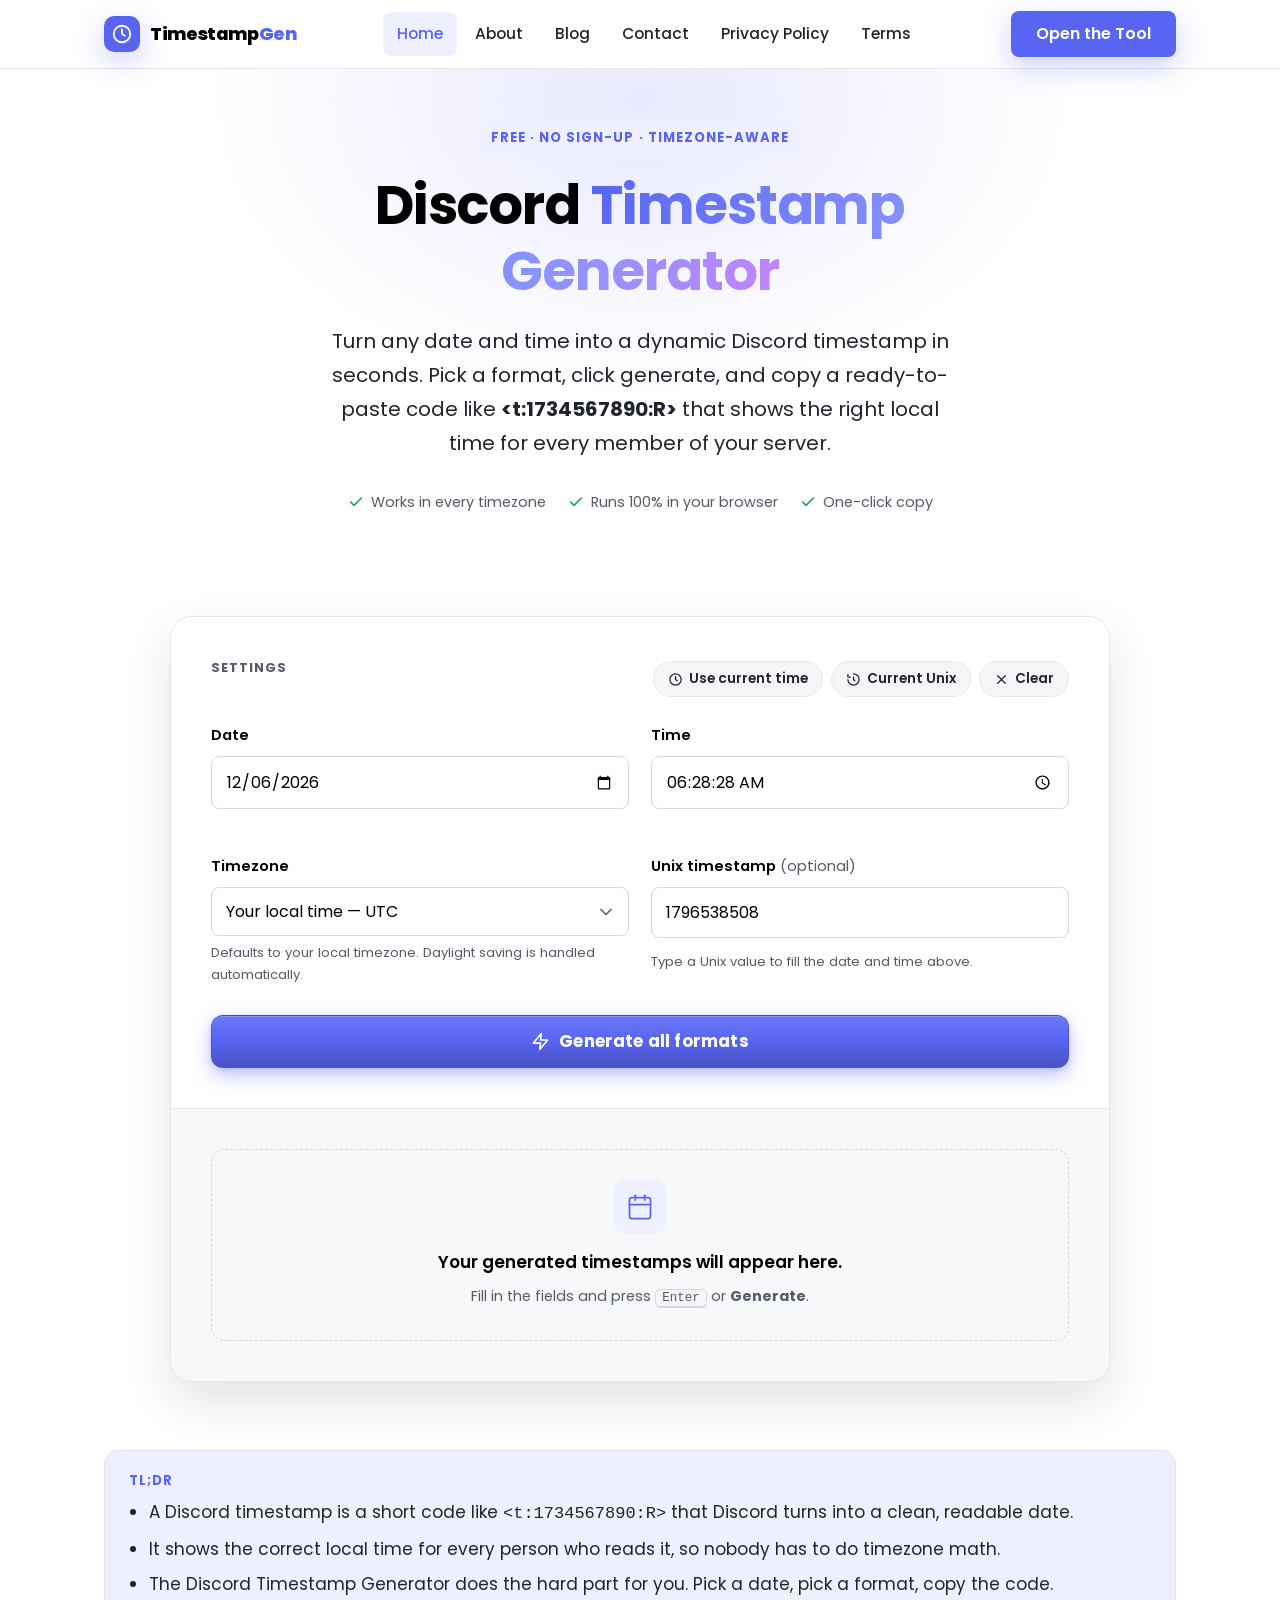
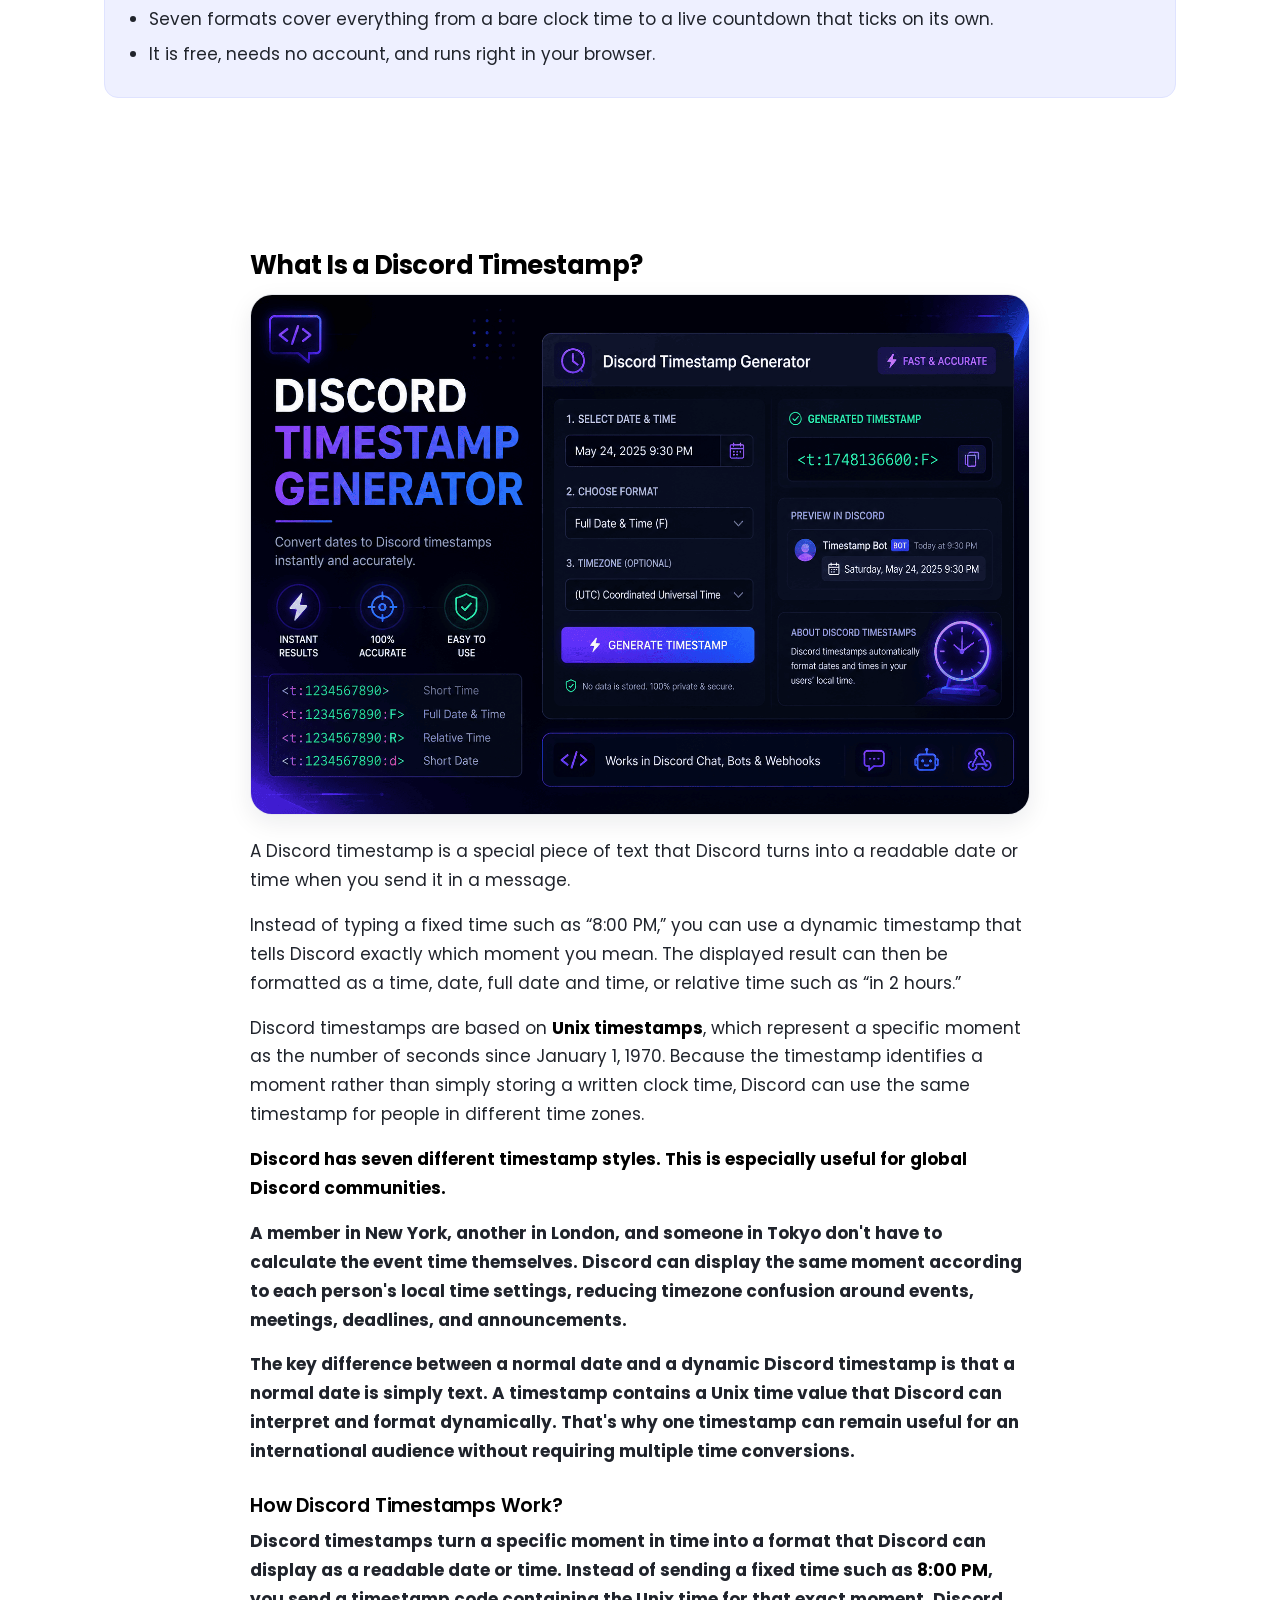
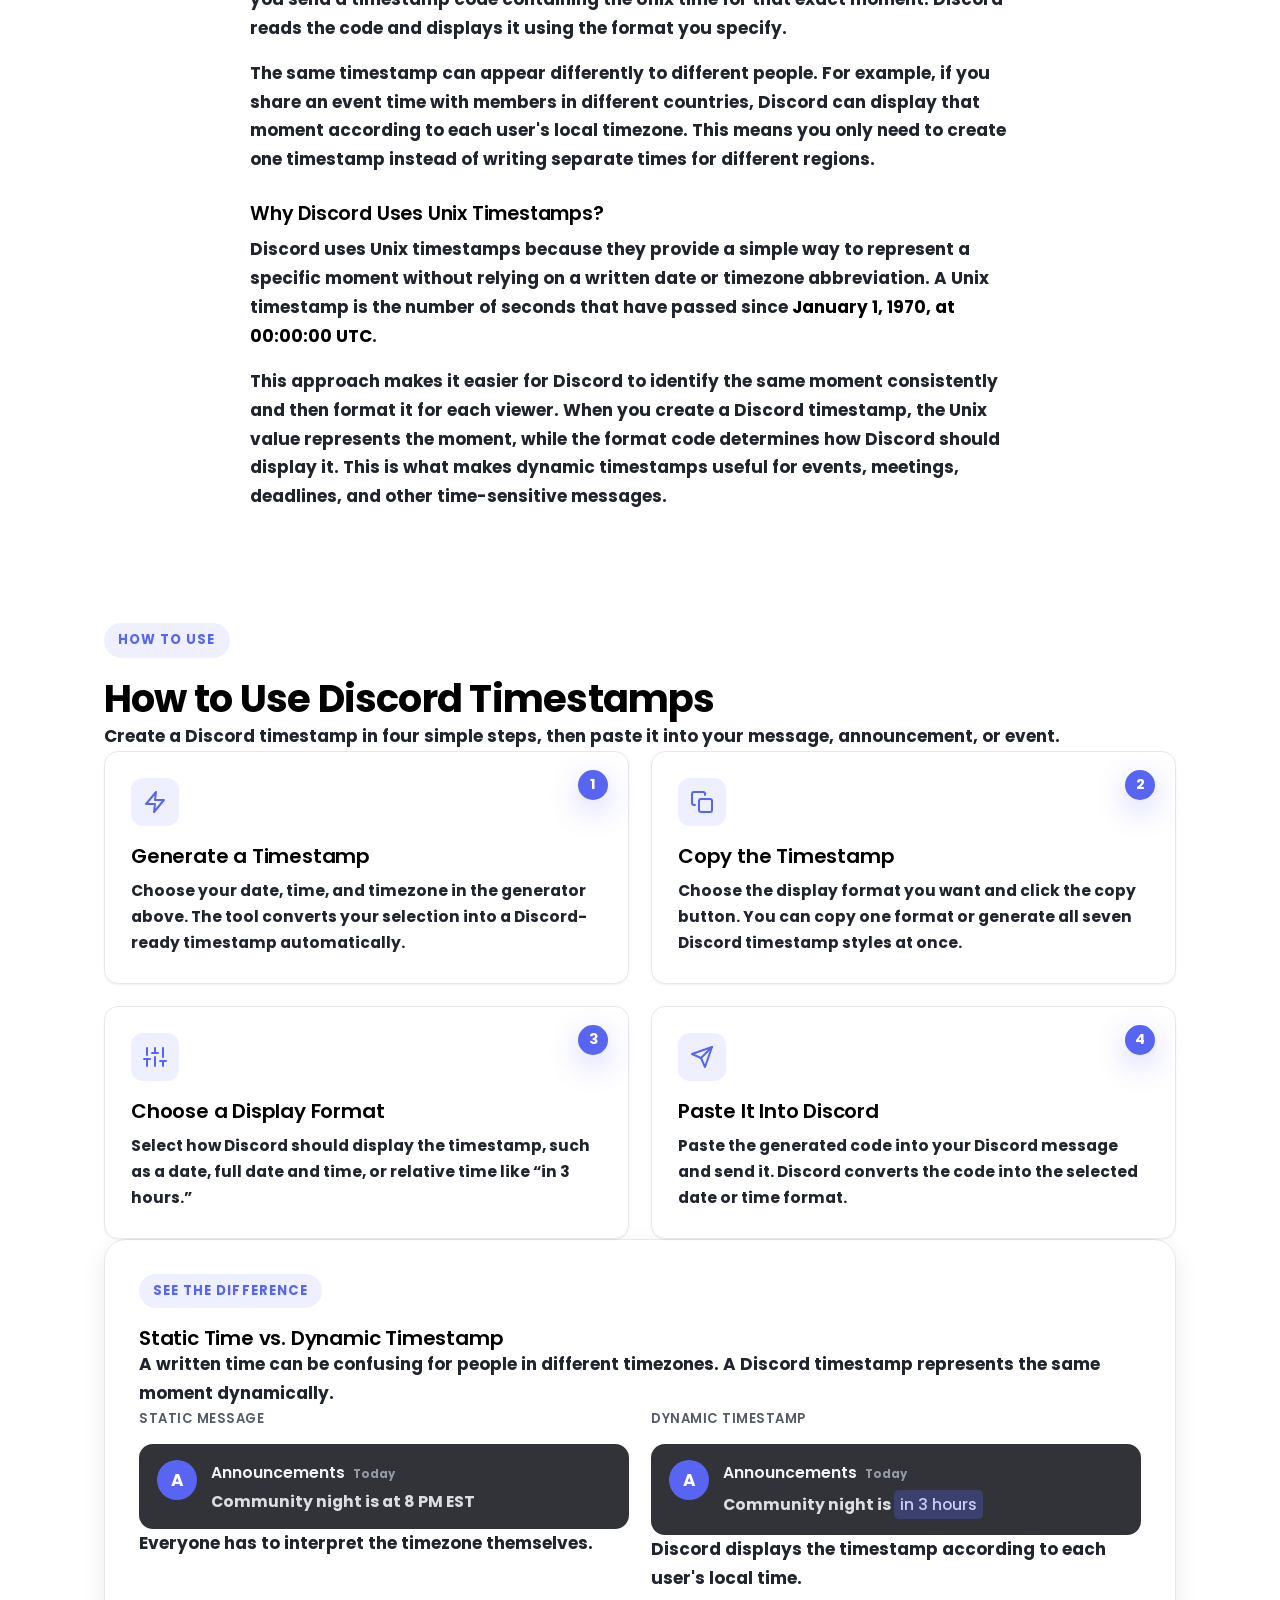
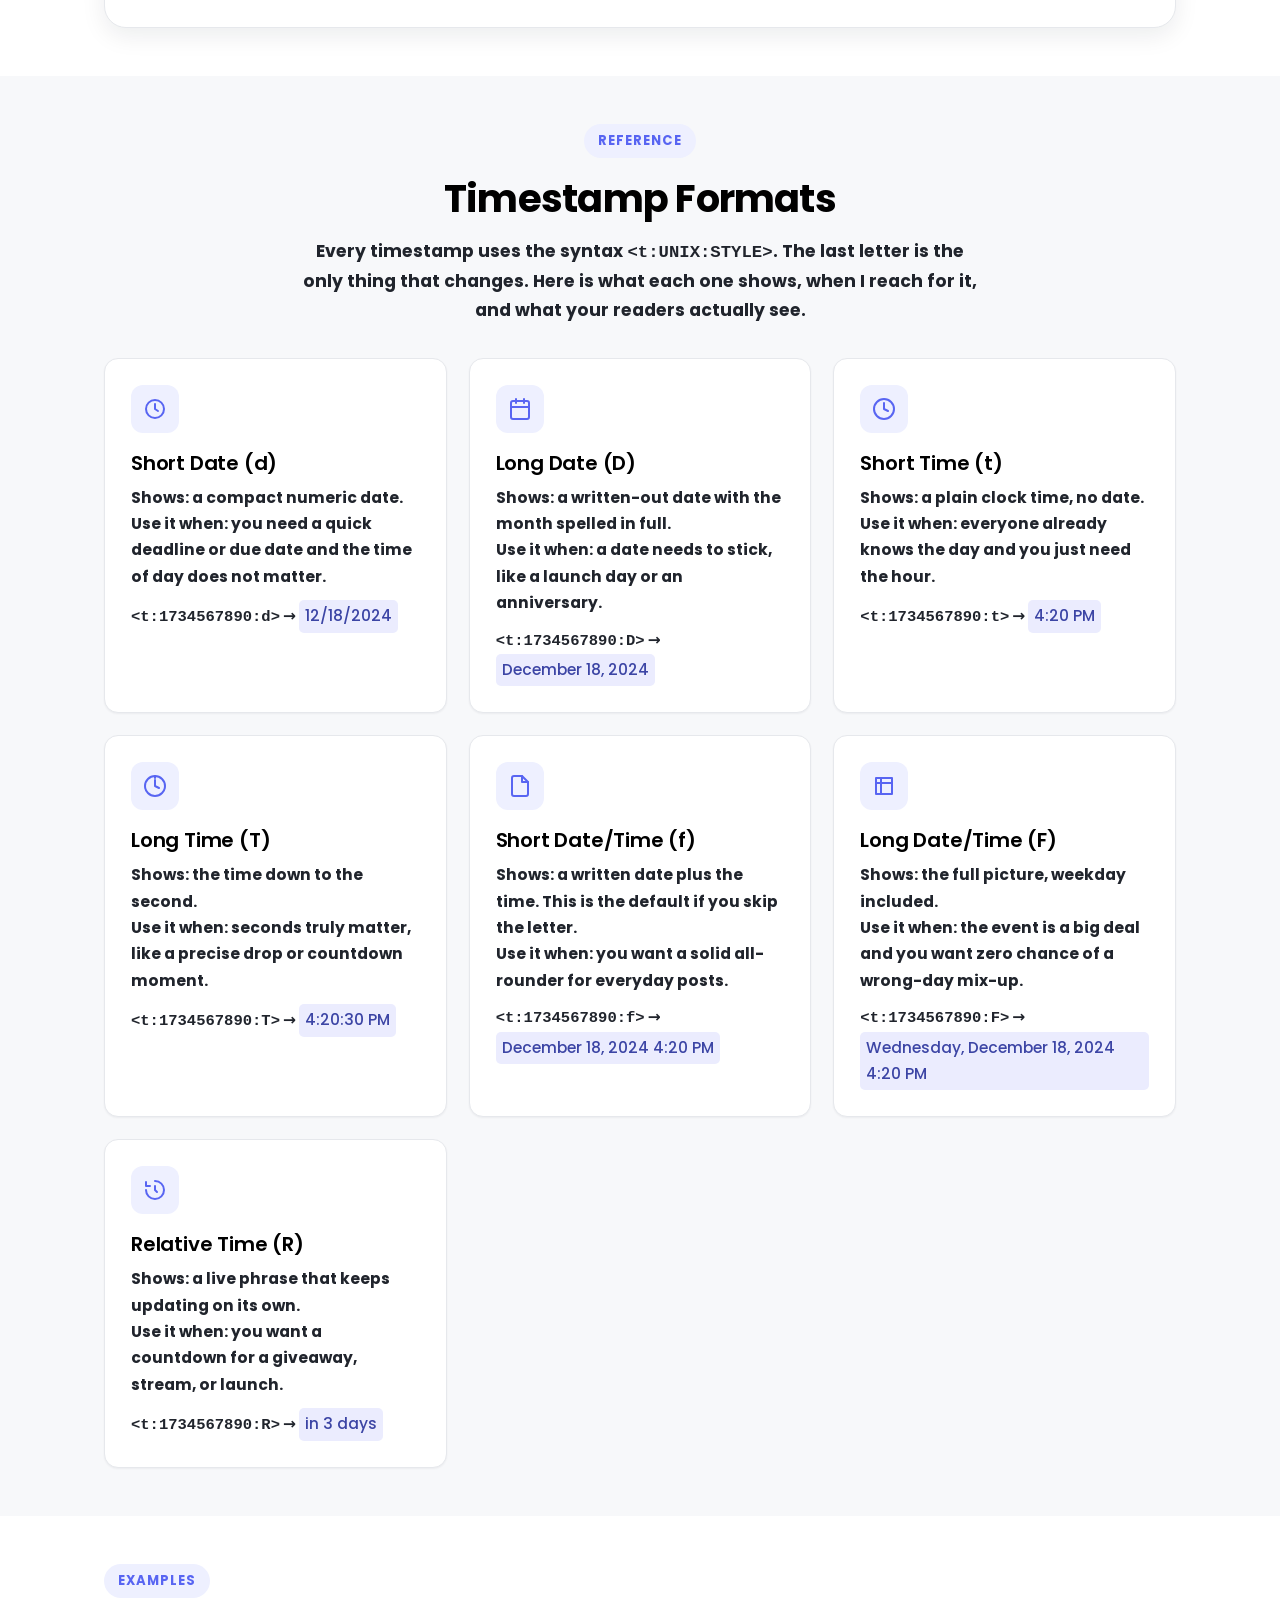
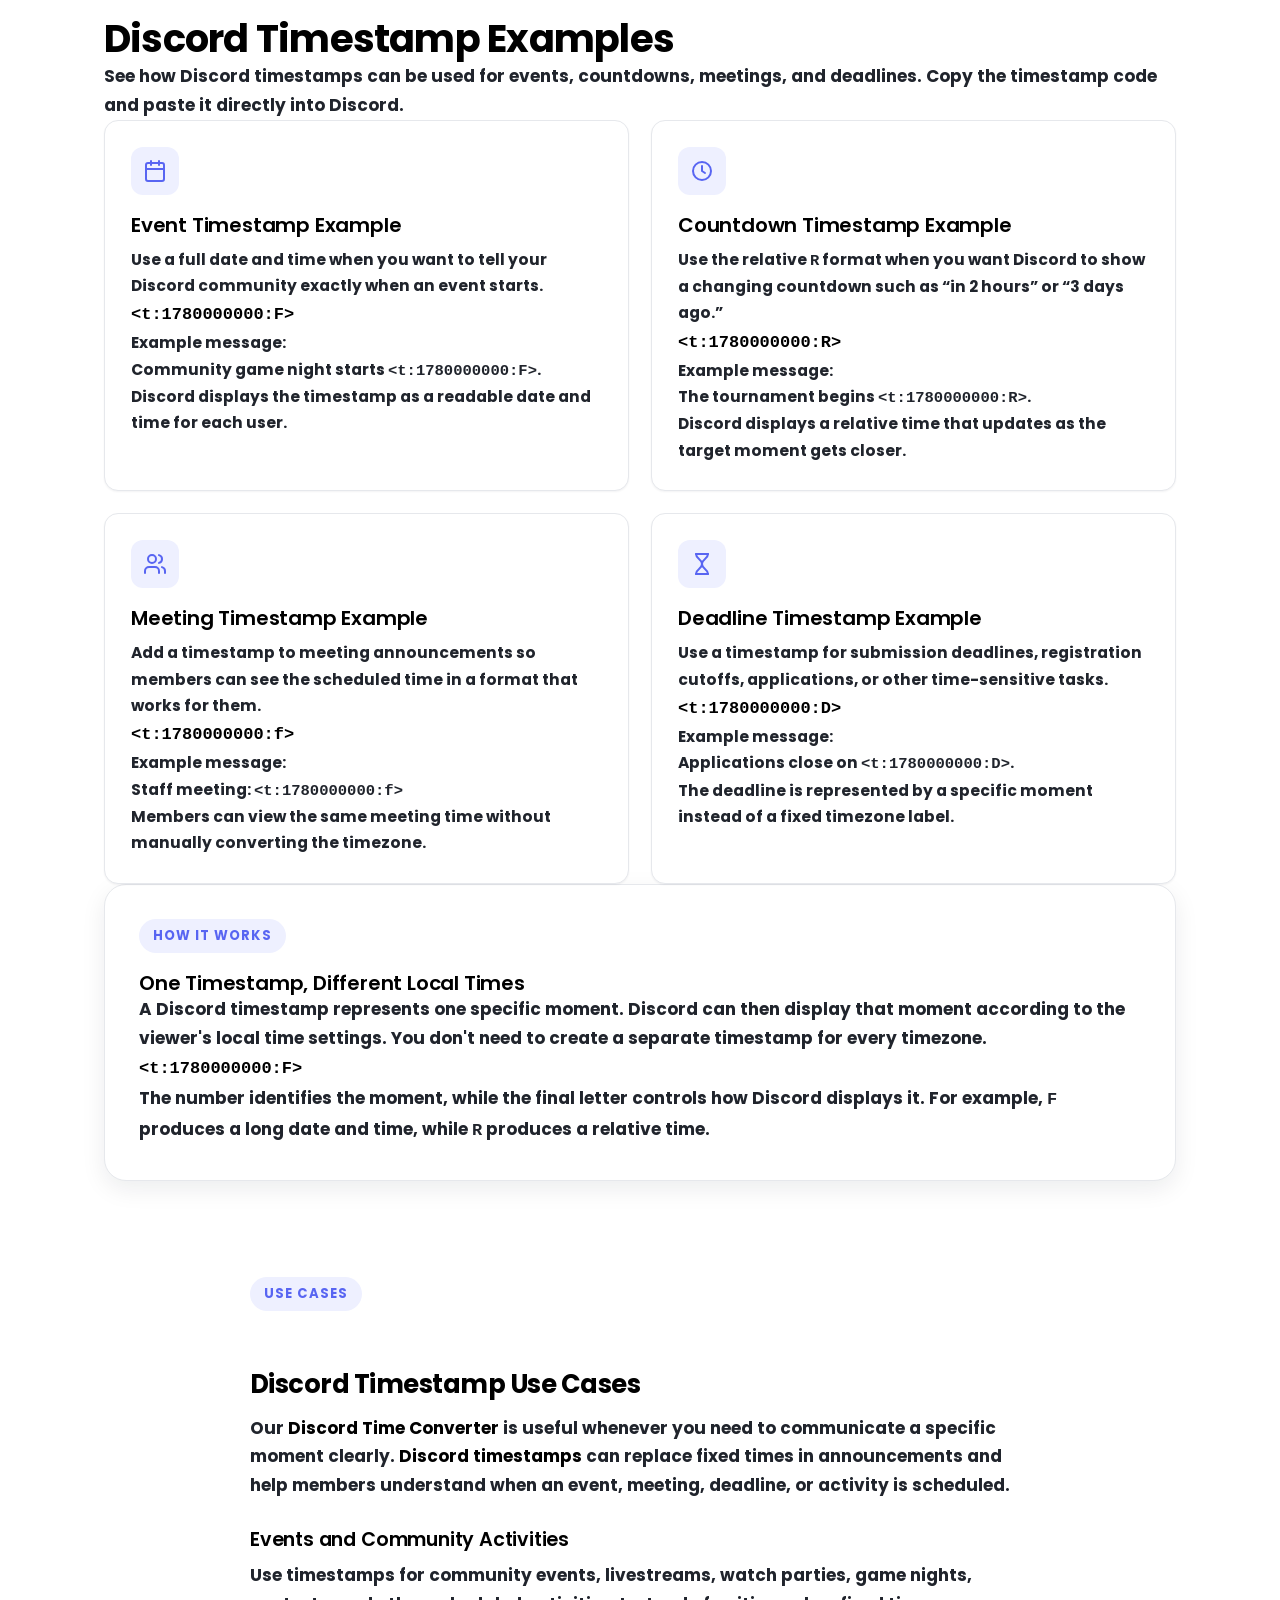
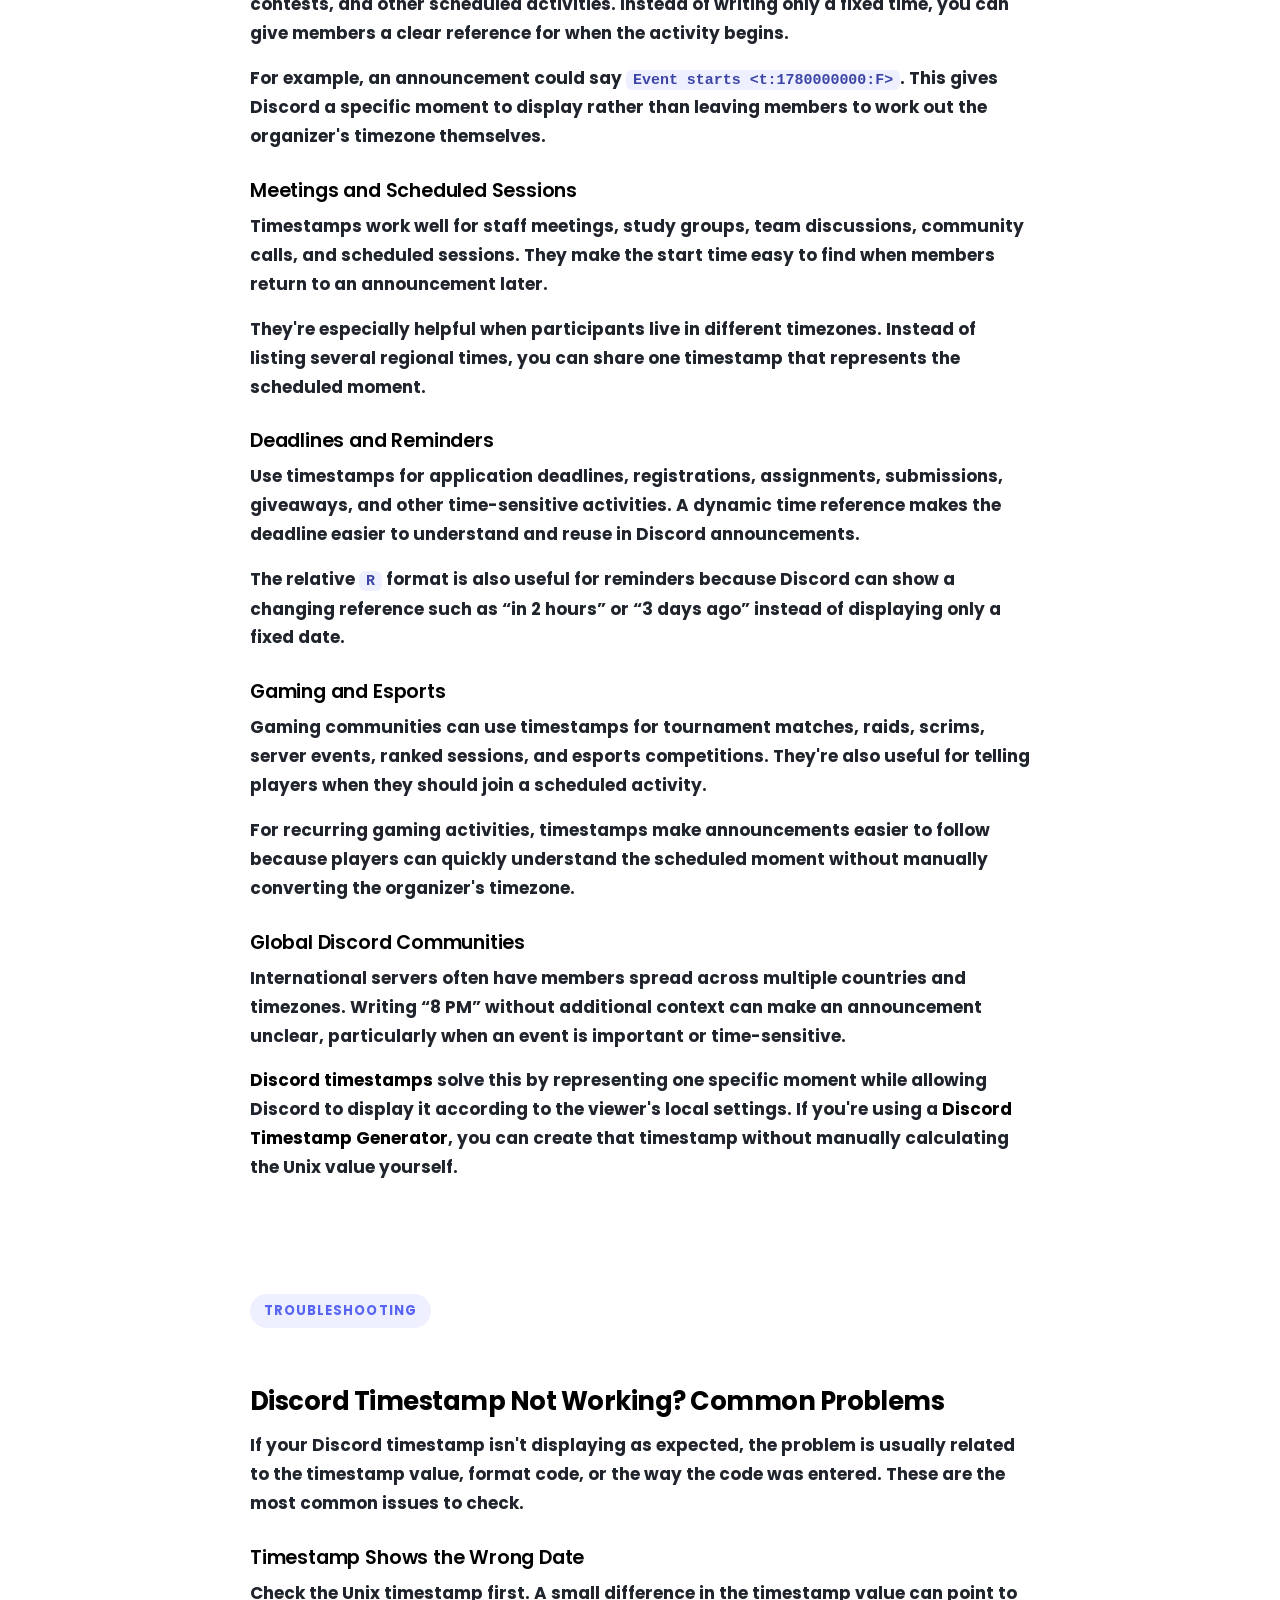
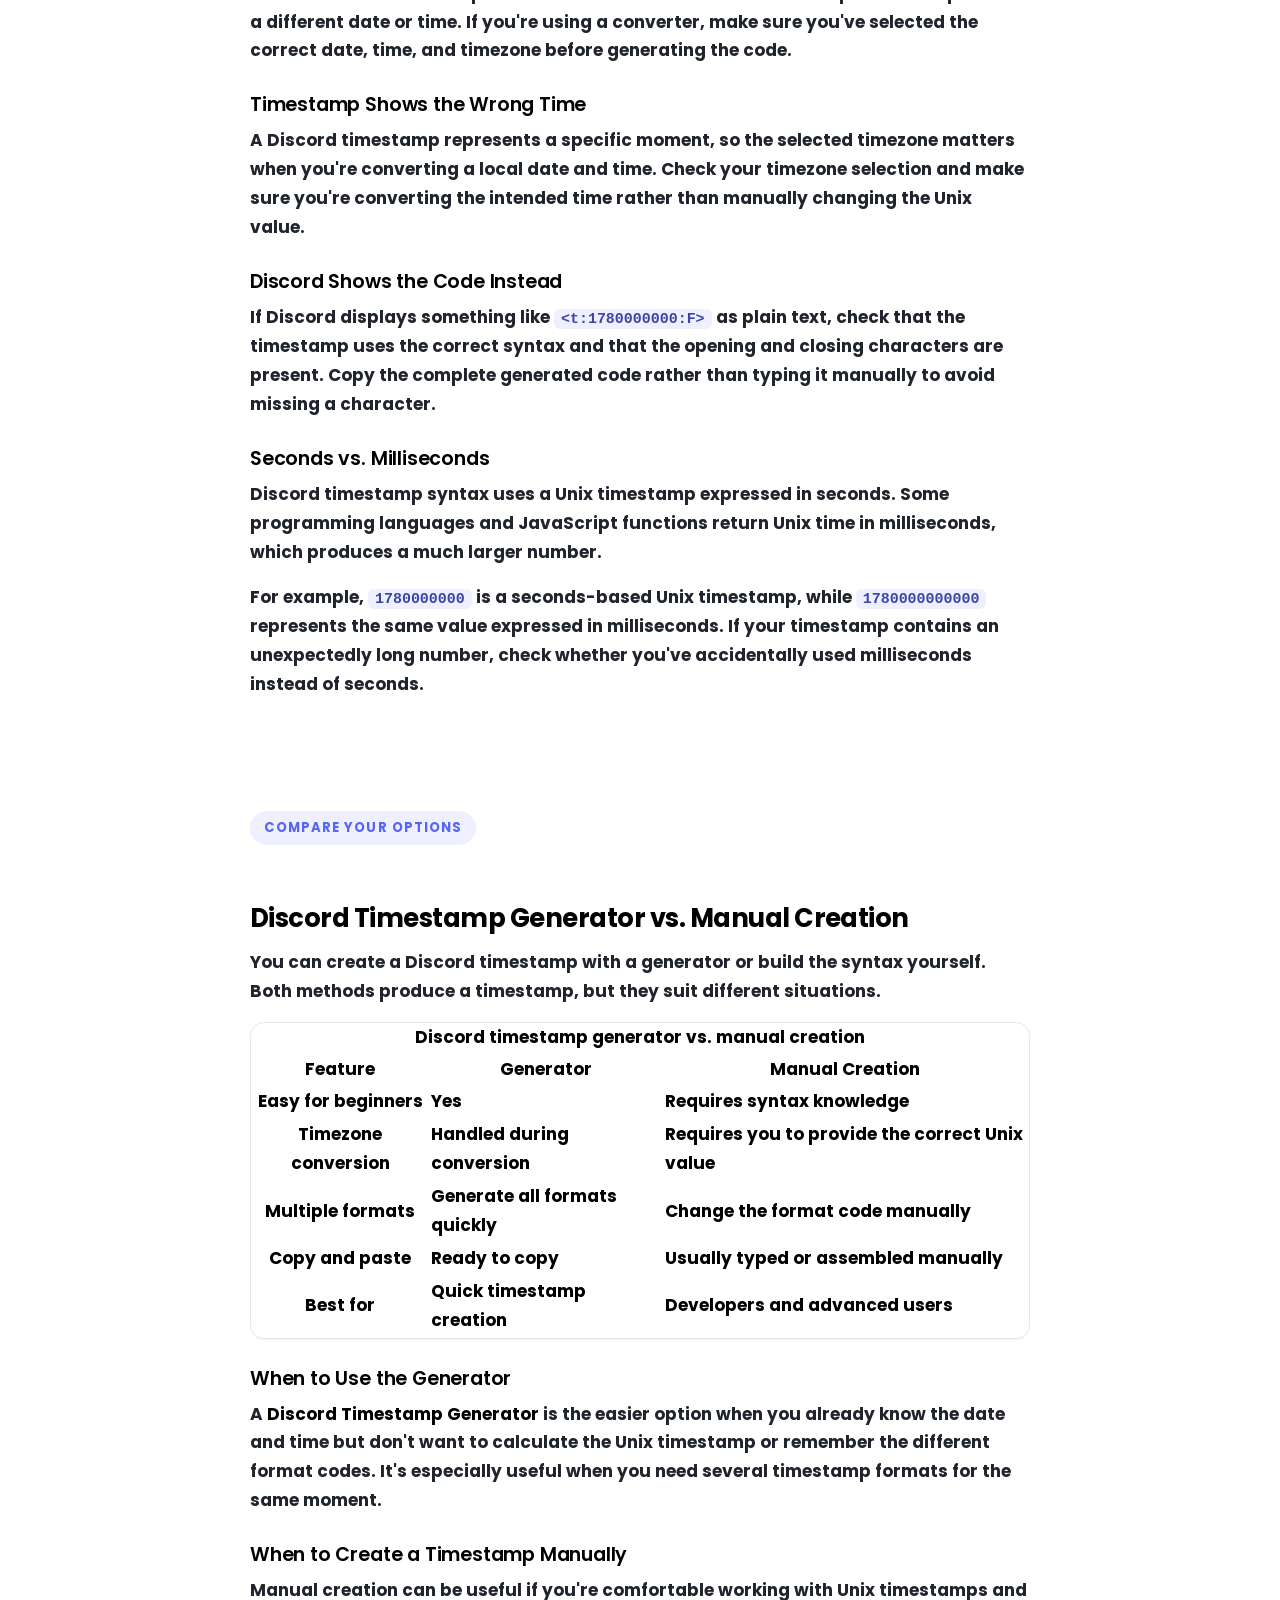
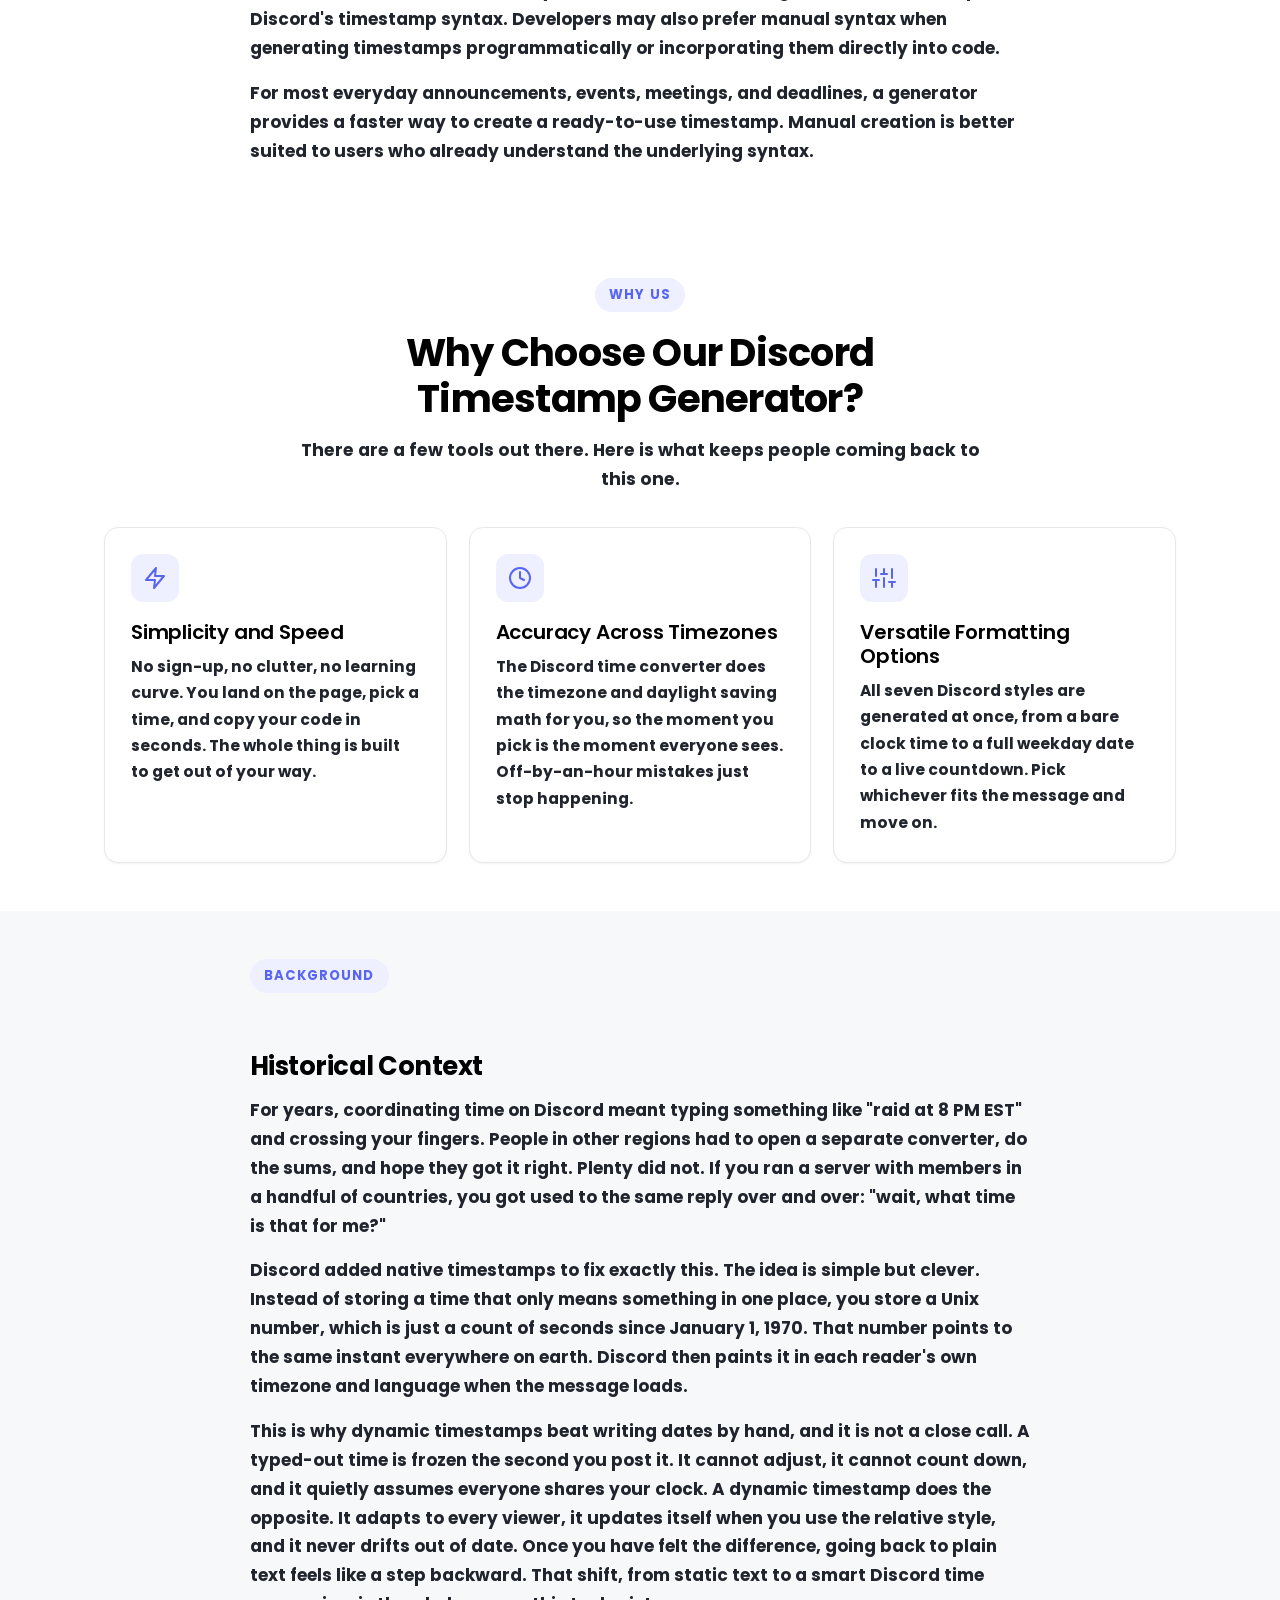
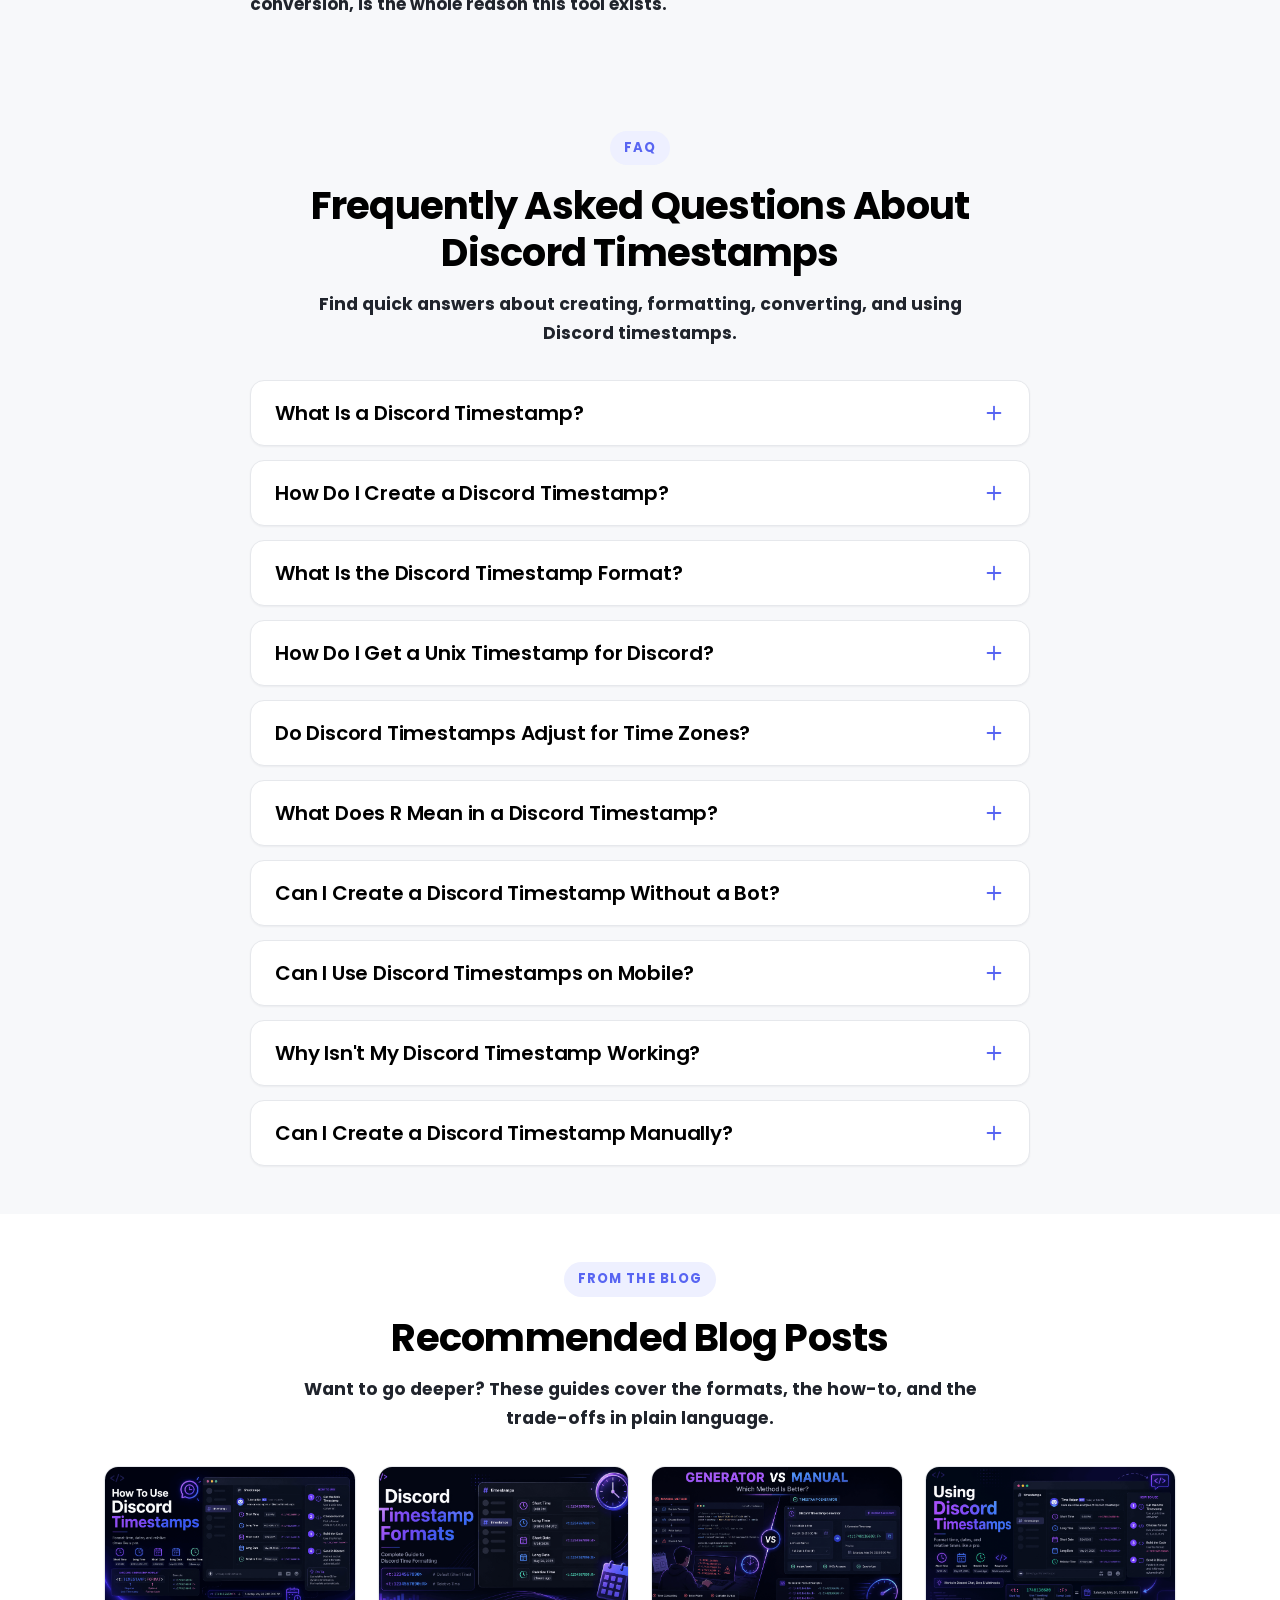
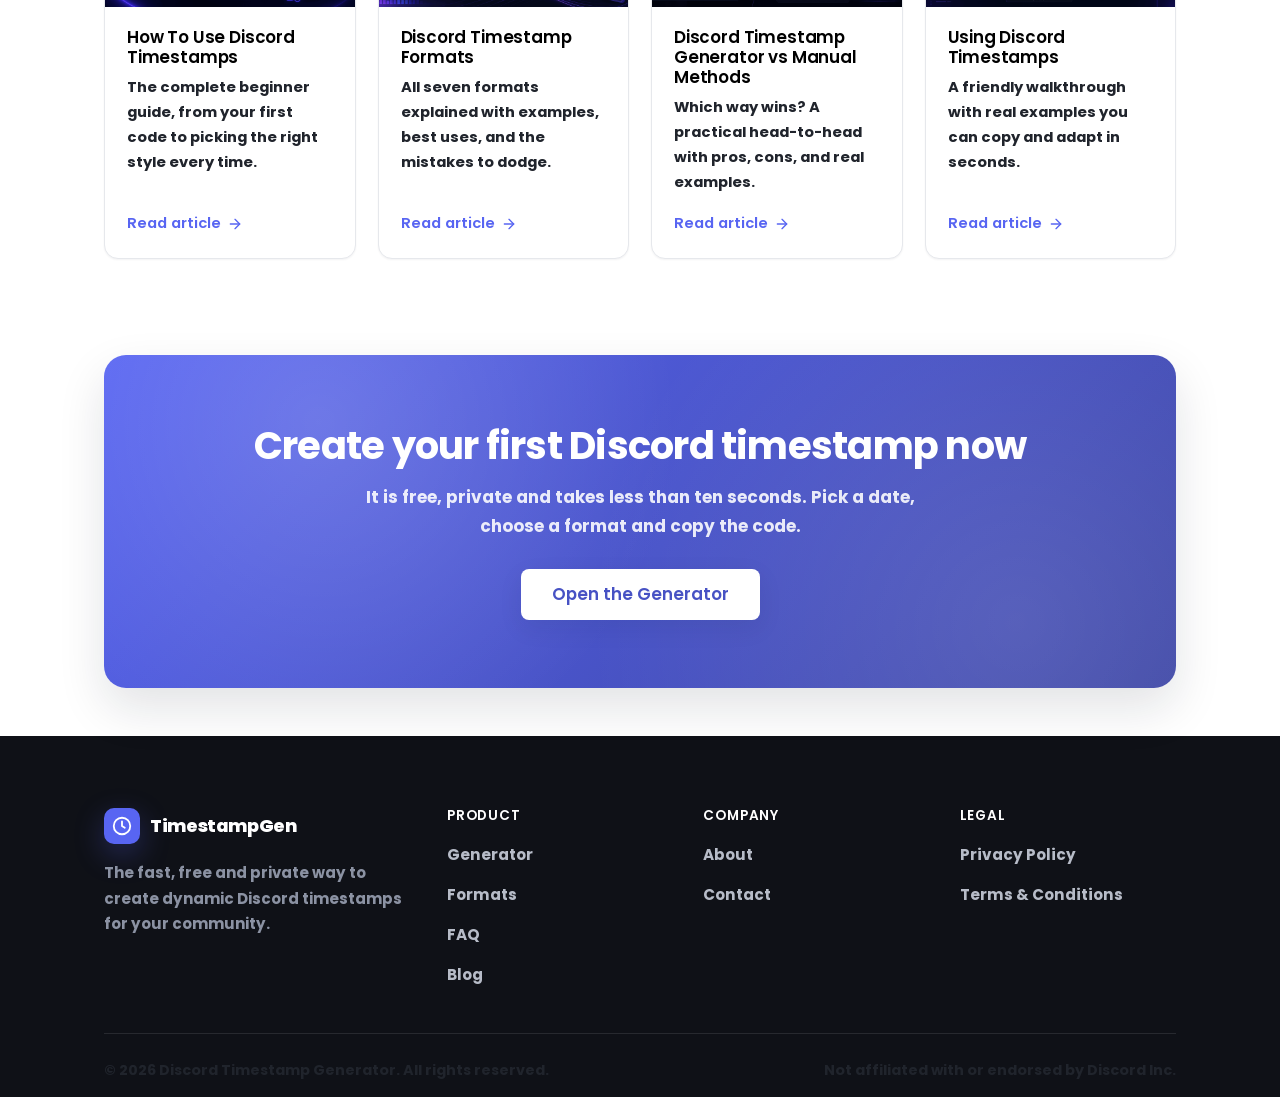
==== commit 5672aef3: "Update index.html" ====
--- a/index.html
+++ b/index.html
@@ -874,35 +874,245 @@
   </div>
 </section>
    
-    <!-- ============================ KEY USE CASES ============================ -->
-    <section class="section section--subtle" aria-labelledby="usecases-title">
-      <div class="container">
-        <div class="section-head">
-          <span class="eyebrow">Use cases</span>
-          <h2 id="usecases-title">Key Use Cases for Discord Timestamps</h2>
-          <p>These are the spots where a timestamp saves you the most grief. I lean on all three every week.</p>
-        </div>
-
-        <div class="grid grid--3">
-          <article class="card">
-            <div class="card__icon" aria-hidden="true"><svg viewBox="0 0 24 24" fill="none" stroke="currentColor" stroke-width="2" stroke-linecap="round" stroke-linejoin="round"><circle cx="12" cy="12" r="10"></circle><path d="M2 12h20"></path><path d="M12 2a15.3 15.3 0 0 1 4 10 15.3 15.3 0 0 1-4 10 15.3 15.3 0 0 1-4-10 15.3 15.3 0 0 1 4-10z"></path></svg></div>
-            <h3>Cross-Timezone Event Planning</h3>
-            <p>When your members are scattered across countries, one timestamp shows each of them their own local start time. No more posting a list of five zones and hoping people read the right one.</p>
-          </article>
-          <article class="card">
-            <div class="card__icon" aria-hidden="true"><svg viewBox="0 0 24 24" fill="none" stroke="currentColor" stroke-width="2" stroke-linecap="round" stroke-linejoin="round"><path d="M18 8A6 6 0 0 0 6 8c0 7-3 9-3 9h18s-3-2-3-9"></path><path d="M13.73 21a2 2 0 0 1-3.46 0"></path></svg></div>
-            <h3>Event Reminder Setup</h3>
-            <p>Drop a relative timestamp into an announcement and it becomes a living reminder. People see "in 2 hours" tick down to "in 10 minutes" without you editing a thing.</p>
-          </article>
-          <article class="card">
-            <div class="card__icon" aria-hidden="true"><svg viewBox="0 0 24 24" fill="none" stroke="currentColor" stroke-width="2" stroke-linecap="round" stroke-linejoin="round"><path d="M21 15a2 2 0 0 1-2 2H7l-4 4V5a2 2 0 0 1 2-2h14a2 2 0 0 1 2 2z"></path></svg></div>
-            <h3>Historical Record Tracking</h3>
-            <p>Logging when something happened? A fixed date-time timestamp keeps the record clear for everyone who reads it later, in their own timezone, long after the moment has passed.</p>
-          </article>
-        </div>
+   <!-- ============================ DISCORD TIMESTAMP USE CASES ============================ -->
+<section class="section" aria-labelledby="use-cases-title">
+  <div class="container">
+    <div class="prose">
+
+      <span class="eyebrow">Use Cases</span>
+      <h2 id="use-cases-title">Discord Timestamp Use Cases</h2>
+
+      <p>
+        Our <strong>Discord Time Converter</strong> is useful whenever you
+        need to communicate a specific moment clearly. <strong>Discord timestamps</strong>
+        can replace fixed times in announcements and help members understand
+        when an event, meeting, deadline, or activity is scheduled.
+      </p>
+
+      <h3>Events and Community Activities</h3>
+
+      <p>
+        Use timestamps for community events, livestreams, watch parties, game
+        nights, contests, and other scheduled activities. Instead of writing
+        only a fixed time, you can give members a clear reference for when the
+        activity begins.
+      </p>
+
+      <p>
+        For example, an announcement could say
+        <code>Event starts &lt;t:1780000000:F&gt;</code>. This gives Discord a
+        specific moment to display rather than leaving members to work out the
+        organizer's timezone themselves.
+      </p>
+
+      <h3>Meetings and Scheduled Sessions</h3>
+
+      <p>
+        Timestamps work well for staff meetings, study groups, team discussions,
+        community calls, and scheduled sessions. They make the start time easy
+        to find when members return to an announcement later.
+      </p>
+
+      <p>
+        They're especially helpful when participants live in different
+        timezones. Instead of listing several regional times, you can share one
+        timestamp that represents the scheduled moment.
+      </p>
+
+      <h3>Deadlines and Reminders</h3>
+
+      <p>
+        Use timestamps for application deadlines, registrations, assignments,
+        submissions, giveaways, and other time-sensitive activities. A dynamic
+        time reference makes the deadline easier to understand and reuse in
+        Discord announcements.
+      </p>
+
+      <p>
+        The relative <code>R</code> format is also useful for reminders because
+        Discord can show a changing reference such as “in 2 hours” or “3 days
+        ago” instead of displaying only a fixed date.
+      </p>
+
+      <h3>Gaming and Esports</h3>
+
+      <p>
+        Gaming communities can use timestamps for tournament matches, raids,
+        scrims, server events, ranked sessions, and esports competitions.
+        They're also useful for telling players when they should join a
+        scheduled activity.
+      </p>
+
+      <p>
+        For recurring gaming activities, timestamps make announcements easier
+        to follow because players can quickly understand the scheduled moment
+        without manually converting the organizer's timezone.
+      </p>
+
+      <h3>Global Discord Communities</h3>
+
+      <p>
+        International servers often have members spread across multiple
+        countries and timezones. Writing “8 PM” without additional context can
+        make an announcement unclear, particularly when an event is important
+        or time-sensitive.
+      </p>
+
+      <p>
+        <strong>Discord timestamps</strong> solve this by representing one
+        specific moment while allowing Discord to display it according to the
+        viewer's local settings. If you're using a <strong>Discord Timestamp
+        Generator</strong>, you can create that timestamp without manually
+        calculating the Unix value yourself.
+      </p>
+
+    </div>
+  </div>
+</section>
+<!-- ============================ DISCORD TIMESTAMP TROUBLESHOOTING ============================ -->
+<section class="section" aria-labelledby="timestamp-problems-title">
+  <div class="container">
+    <div class="prose">
+
+      <span class="eyebrow">Troubleshooting</span>
+      <h2 id="timestamp-problems-title">Discord Timestamp Not Working? Common Problems</h2>
+
+      <p>
+        If your Discord timestamp isn't displaying as expected, the problem is
+        usually related to the timestamp value, format code, or the way the code
+        was entered. These are the most common issues to check.
+      </p>
+
+      <h3>Timestamp Shows the Wrong Date</h3>
+
+      <p>
+        Check the Unix timestamp first. A small difference in the timestamp value
+        can point to a different date or time. If you're using a converter, make
+        sure you've selected the correct date, time, and timezone before generating
+        the code.
+      </p>
+
+      <h3>Timestamp Shows the Wrong Time</h3>
+
+      <p>
+        A Discord timestamp represents a specific moment, so the selected timezone
+        matters when you're converting a local date and time. Check your timezone
+        selection and make sure you're converting the intended time rather than
+        manually changing the Unix value.
+      </p>
+
+      <h3>Discord Shows the Code Instead</h3>
+
+      <p>
+        If Discord displays something like
+        <code>&lt;t:1780000000:F&gt;</code> as plain text, check that the timestamp
+        uses the correct syntax and that the opening and closing characters are
+        present. Copy the complete generated code rather than typing it manually
+        to avoid missing a character.
+      </p>
+
+      <h3>Seconds vs. Milliseconds</h3>
+
+      <p>
+        Discord timestamp syntax uses a Unix timestamp expressed in seconds.
+        Some programming languages and JavaScript functions return Unix time in
+        milliseconds, which produces a much larger number.
+      </p>
+
+      <p>
+        For example, <code>1780000000</code> is a seconds-based Unix timestamp,
+        while <code>1780000000000</code> represents the same value expressed in
+        milliseconds. If your timestamp contains an unexpectedly long number,
+        check whether you've accidentally used milliseconds instead of seconds.
+      </p>
+
+    </div>
+  </div>
+</section>
+
+<!-- ============================ GENERATOR VS MANUAL ============================ -->
+<section class="section" aria-labelledby="generator-vs-manual-title">
+  <div class="container">
+    <div class="prose">
+
+      <span class="eyebrow">Compare Your Options</span>
+      <h2 id="generator-vs-manual-title">Discord Timestamp Generator vs. Manual Creation</h2>
+
+      <p>
+        You can create a Discord timestamp with a generator or build the syntax
+        yourself. Both methods produce a timestamp, but they suit different
+        situations.
+      </p>
+
+      <div class="table-wrap">
+        <table>
+          <caption>Discord timestamp generator vs. manual creation</caption>
+          <thead>
+            <tr>
+              <th scope="col">Feature</th>
+              <th scope="col">Generator</th>
+              <th scope="col">Manual Creation</th>
+            </tr>
+          </thead>
+          <tbody>
+            <tr>
+              <th scope="row">Easy for beginners</th>
+              <td>Yes</td>
+              <td>Requires syntax knowledge</td>
+            </tr>
+            <tr>
+              <th scope="row">Timezone conversion</th>
+              <td>Handled during conversion</td>
+              <td>Requires you to provide the correct Unix value</td>
+            </tr>
+            <tr>
+              <th scope="row">Multiple formats</th>
+              <td>Generate all formats quickly</td>
+              <td>Change the format code manually</td>
+            </tr>
+            <tr>
+              <th scope="row">Copy and paste</th>
+              <td>Ready to copy</td>
+              <td>Usually typed or assembled manually</td>
+            </tr>
+            <tr>
+              <th scope="row">Best for</th>
+              <td>Quick timestamp creation</td>
+              <td>Developers and advanced users</td>
+            </tr>
+          </tbody>
+        </table>
       </div>
-    </section>
-
+
+      <h3>When to Use the Generator</h3>
+
+      <p>
+        A <strong>Discord Timestamp Generator</strong> is the easier option when
+        you already know the date and time but don't want to calculate the Unix
+        timestamp or remember the different format codes. It's especially useful
+        when you need several timestamp formats for the same moment.
+      </p>
+
+      <h3>When to Create a Timestamp Manually</h3>
+
+      <p>
+        Manual creation can be useful if you're comfortable working with Unix
+        timestamps and Discord's timestamp syntax. Developers may also prefer
+        manual syntax when generating timestamps programmatically or incorporating
+        them directly into code.
+      </p>
+
+      <p>
+        For most everyday announcements, events, meetings, and deadlines, a
+        generator provides a faster way to create a ready-to-use timestamp.
+        Manual creation is better suited to users who already understand the
+        underlying syntax.
+      </p>
+
+    </div>
+  </div>
+</section>
+      
     <!-- ============================ WHY CHOOSE ============================ -->
     <section class="section" aria-labelledby="why-title">
       <div class="container">
@@ -962,190 +1172,266 @@
       </div>
     </section>
 
-    <!-- ============================ APPLICATION SCENARIOS ============================ -->
-    <section class="section" aria-labelledby="scenarios-title">
-      <div class="container">
-        <div class="section-head">
-          <span class="eyebrow">In the wild</span>
-          <h2 id="scenarios-title">Application Scenarios</h2>
-          <p>A few real ways people put Discord timestamps to work day to day.</p>
-        </div>
-
-        <div class="grid grid--2">
-          <article class="card">
-            <div class="card__icon" aria-hidden="true"><svg viewBox="0 0 24 24" fill="none" stroke="currentColor" stroke-width="2" stroke-linecap="round" stroke-linejoin="round"><line x1="6" y1="11" x2="10" y2="11"></line><line x1="8" y1="9" x2="8" y2="13"></line><line x1="15" y1="12" x2="15.01" y2="12"></line><line x1="18" y1="10" x2="18.01" y2="10"></line><path d="M17.32 5H6.68a4 4 0 0 0-3.978 3.59c-.006.052-.01.101-.017.152C2.604 9.416 2 14.456 2 16a3 3 0 0 0 3 3c1 0 1.5-.5 2-1l1.414-1.414A2 2 0 0 1 9.828 16h4.344a2 2 0 0 1 1.414.586L17 18c.5.5 1 1 2 1a3 3 0 0 0 3-3c0-1.544-.604-6.584-.685-7.258-.007-.05-.011-.1-.017-.151A4 4 0 0 0 17.32 5z"></path></svg></div>
-            <h3>Scheduling Gaming Sessions</h3>
-            <p>Raids, ranked nights, and scrims all live or die on timing. A timestamp lets your squad see the exact start in their own clock, so nobody loads in an hour late while the rest of the team waits.</p>
-          </article>
-          <article class="card">
-            <div class="card__icon" aria-hidden="true"><svg viewBox="0 0 24 24" fill="none" stroke="currentColor" stroke-width="2" stroke-linecap="round" stroke-linejoin="round"><path d="M12 22s8-4 8-10V5l-8-3-8 3v7c0 6 8 10 8 10z"></path></svg></div>
-            <h3>Moderating Chat Rooms</h3>
-            <p>Mods use timestamps for maintenance windows, slow-mode notices, and scheduled events. One clear time cuts down on the "when is this happening" questions that flood a busy channel.</p>
-          </article>
-          <article class="card">
-            <div class="card__icon" aria-hidden="true"><svg viewBox="0 0 24 24" fill="none" stroke="currentColor" stroke-width="2" stroke-linecap="round" stroke-linejoin="round"><path d="M12 2a3 3 0 0 0-3 3v7a3 3 0 0 0 6 0V5a3 3 0 0 0-3-3z"></path><path d="M19 10v2a7 7 0 0 1-14 0v-2"></path><line x1="12" y1="19" x2="12" y2="23"></line></svg></div>
-            <h3>Creating Dynamic Bot Responses</h3>
-            <p>Bot developers wrap a Unix number in the timestamp syntax so replies show live times. A reminder bot can say an event starts "in 30 minutes" and have it stay accurate without any extra code.</p>
-          </article>
-          <article class="card">
-            <div class="card__icon" aria-hidden="true"><svg viewBox="0 0 24 24" fill="none" stroke="currentColor" stroke-width="2" stroke-linecap="round" stroke-linejoin="round"><path d="M3 11l18-5v12L3 14v-3z"></path><path d="M11.6 16.8a3 3 0 1 1-5.8-1.6"></path></svg></div>
-            <h3>Announcing Content Releases</h3>
-            <p>Streamers and creators post a countdown to a premiere or drop. The relative style builds hype on its own, ticking down in every follower's timezone right up to go time.</p>
-          </article>
-        </div>
-      </div>
-    </section>
-
-    <!-- ============================ TESTIMONIALS ============================ -->
-    <section class="section section--subtle" aria-labelledby="reviews-title">
-      <div class="container">
-        <div class="section-head">
-          <span class="eyebrow">Reviews</span>
-          <h2 id="reviews-title">What Our Users Say</h2>
-          <p>Notes from server owners, mods, and everyday Discord users who made the switch.</p>
-        </div>
-
-        <div class="grid grid--3">
-          <figure class="card testimonial">
-            <div class="testimonial__stars" aria-label="Rated 5 out of 5">
-              <svg viewBox="0 0 24 24" fill="currentColor" stroke="none" aria-hidden="true"><polygon points="12 2 15 9 22 9.3 16.5 14 18.5 21 12 17 5.5 21 7.5 14 2 9.3 9 9"></polygon></svg>
-              <svg viewBox="0 0 24 24" fill="currentColor" stroke="none" aria-hidden="true"><polygon points="12 2 15 9 22 9.3 16.5 14 18.5 21 12 17 5.5 21 7.5 14 2 9.3 9 9"></polygon></svg>
-              <svg viewBox="0 0 24 24" fill="currentColor" stroke="none" aria-hidden="true"><polygon points="12 2 15 9 22 9.3 16.5 14 18.5 21 12 17 5.5 21 7.5 14 2 9.3 9 9"></polygon></svg>
-              <svg viewBox="0 0 24 24" fill="currentColor" stroke="none" aria-hidden="true"><polygon points="12 2 15 9 22 9.3 16.5 14 18.5 21 12 17 5.5 21 7.5 14 2 9.3 9 9"></polygon></svg>
-              <svg viewBox="0 0 24 24" fill="currentColor" stroke="none" aria-hidden="true"><polygon points="12 2 15 9 22 9.3 16.5 14 18.5 21 12 17 5.5 21 7.5 14 2 9.3 9 9"></polygon></svg>
-            </div>
-            <blockquote><p>"I run a server with people from four continents. This ended the endless 'what time is that for me' replies overnight. I honestly wish I'd found it a year earlier."</p></blockquote>
-            <figcaption class="testimonial__by">Community server owner</figcaption>
-          </figure>
-          <figure class="card testimonial">
-            <div class="testimonial__stars" aria-label="Rated 5 out of 5">
-              <svg viewBox="0 0 24 24" fill="currentColor" stroke="none" aria-hidden="true"><polygon points="12 2 15 9 22 9.3 16.5 14 18.5 21 12 17 5.5 21 7.5 14 2 9.3 9 9"></polygon></svg>
-              <svg viewBox="0 0 24 24" fill="currentColor" stroke="none" aria-hidden="true"><polygon points="12 2 15 9 22 9.3 16.5 14 18.5 21 12 17 5.5 21 7.5 14 2 9.3 9 9"></polygon></svg>
-              <svg viewBox="0 0 24 24" fill="currentColor" stroke="none" aria-hidden="true"><polygon points="12 2 15 9 22 9.3 16.5 14 18.5 21 12 17 5.5 21 7.5 14 2 9.3 9 9"></polygon></svg>
-              <svg viewBox="0 0 24 24" fill="currentColor" stroke="none" aria-hidden="true"><polygon points="12 2 15 9 22 9.3 16.5 14 18.5 21 12 17 5.5 21 7.5 14 2 9.3 9 9"></polygon></svg>
-              <svg viewBox="0 0 24 24" fill="currentColor" stroke="none" aria-hidden="true"><polygon points="12 2 15 9 22 9.3 16.5 14 18.5 21 12 17 5.5 21 7.5 14 2 9.3 9 9"></polygon></svg>
-            </div>
-            <blockquote><p>"As a mod, the countdown format is my favorite. I post it once for an event and it just handles itself. My members actually show up on time now."</p></blockquote>
-            <figcaption class="testimonial__by">Discord moderator</figcaption>
-          </figure>
-          <figure class="card testimonial">
-            <div class="testimonial__stars" aria-label="Rated 5 out of 5">
-              <svg viewBox="0 0 24 24" fill="currentColor" stroke="none" aria-hidden="true"><polygon points="12 2 15 9 22 9.3 16.5 14 18.5 21 12 17 5.5 21 7.5 14 2 9.3 9 9"></polygon></svg>
-              <svg viewBox="0 0 24 24" fill="currentColor" stroke="none" aria-hidden="true"><polygon points="12 2 15 9 22 9.3 16.5 14 18.5 21 12 17 5.5 21 7.5 14 2 9.3 9 9"></polygon></svg>
-              <svg viewBox="0 0 24 24" fill="currentColor" stroke="none" aria-hidden="true"><polygon points="12 2 15 9 22 9.3 16.5 14 18.5 21 12 17 5.5 21 7.5 14 2 9.3 9 9"></polygon></svg>
-              <svg viewBox="0 0 24 24" fill="currentColor" stroke="none" aria-hidden="true"><polygon points="12 2 15 9 22 9.3 16.5 14 18.5 21 12 17 5.5 21 7.5 14 2 9.3 9 9"></polygon></svg>
-              <svg viewBox="0 0 24 24" fill="currentColor" stroke="none" aria-hidden="true"><polygon points="12 2 15 9 22 9.3 16.5 14 18.5 21 12 17 5.5 21 7.5 14 2 9.3 9 9"></polygon></svg>
-            </div>
-            <blockquote><p>"I'm not techy at all, and I still had my first timestamp working in under a minute. Copy, paste, done. It does one job and it does it really well."</p></blockquote>
-            <figcaption class="testimonial__by">Everyday Discord user</figcaption>
-          </figure>
-        </div>
-      </div>
-    </section>
+  
+
+    
 
     <!-- ============================ FAQ ============================ -->
-    <section class="section section--subtle" aria-labelledby="faq-title">
-      <div class="container">
-        <div class="section-head">
-          <span class="eyebrow">FAQ</span>
-          <h2 id="faq-title">Frequently asked questions</h2>
-          <p>Quick answers to the most common questions about Discord timestamps.</p>
-        </div>
-
-        <div class="faq" data-faq>
-          <details class="faq-item">
-            <summary>How to create a timestamp in Discord?
-              <svg class="plus" viewBox="0 0 24 24" fill="none" stroke="currentColor" stroke-width="2" stroke-linecap="round"><line x1="12" y1="5" x2="12" y2="19"></line><line x1="5" y1="12" x2="19" y2="12"></line></svg>
-            </summary>
-            <div class="faq-body"><p>Pick a date and time in the tool at the top of this page, then copy the code it makes. Paste that code into any message and Discord turns it into a readable time when you send it. There is nothing to install and no account needed.</p></div>
-          </details>
-
-          <details class="faq-item">
-            <summary>How to add a timestamp in a Discord message?
-              <svg class="plus" viewBox="0 0 24 24" fill="none" stroke="currentColor" stroke-width="2" stroke-linecap="round"><line x1="12" y1="5" x2="12" y2="19"></line><line x1="5" y1="12" x2="19" y2="12"></line></svg>
-            </summary>
-            <div class="faq-body"><p>Paste the generated code, such as <code style="font-family:var(--font-mono)">&lt;t:1734567890:R&gt;</code>, straight into the message box like normal text. When you hit send, Discord swaps it for a formatted date. It works in channels, threads, embeds, and direct messages.</p></div>
-          </details>
-
-          <details class="faq-item">
-            <summary>How to display local time in Discord?
-              <svg class="plus" viewBox="0 0 24 24" fill="none" stroke="currentColor" stroke-width="2" stroke-linecap="round"><line x1="12" y1="5" x2="12" y2="19"></line><line x1="5" y1="12" x2="19" y2="12"></line></svg>
-            </summary>
-            <div class="faq-body"><p>You do not have to do anything special. A Discord timestamp always shows in each reader's own local time. You pick the moment once, and Discord handles the conversion for every person who sees the message.</p></div>
-          </details>
-
-          <details class="faq-item">
-            <summary>How to convert time in Discord?
-              <svg class="plus" viewBox="0 0 24 24" fill="none" stroke="currentColor" stroke-width="2" stroke-linecap="round"><line x1="12" y1="5" x2="12" y2="19"></line><line x1="5" y1="12" x2="19" y2="12"></line></svg>
-            </summary>
-            <div class="faq-body"><p>Use the Discord time converter above. Enter your date and time, and it works out the Unix number behind the scenes. That number is what lets Discord show the same instant correctly in every timezone.</p></div>
-          </details>
-
-          <details class="faq-item">
-            <summary>What time format does Discord use?
-              <svg class="plus" viewBox="0 0 24 24" fill="none" stroke="currentColor" stroke-width="2" stroke-linecap="round"><line x1="12" y1="5" x2="12" y2="19"></line><line x1="5" y1="12" x2="19" y2="12"></line></svg>
-            </summary>
-            <div class="faq-body"><p>Discord uses the syntax <code style="font-family:var(--font-mono)">&lt;t:UNIX:STYLE&gt;</code>, where the Unix value is seconds since January 1, 1970 and the style is one letter. The seven styles are <code>t</code>, <code>T</code>, <code>d</code>, <code>D</code>, <code>f</code>, <code>F</code>, and <code>R</code>.</p></div>
-          </details>
-
-          <details class="faq-item">
-            <summary>How to display "X minutes ago" in Discord?
-              <svg class="plus" viewBox="0 0 24 24" fill="none" stroke="currentColor" stroke-width="2" stroke-linecap="round"><line x1="12" y1="5" x2="12" y2="19"></line><line x1="5" y1="12" x2="19" y2="12"></line></svg>
-            </summary>
-            <div class="faq-body"><p>Use the relative style by ending the code with <code>R</code>, like <code style="font-family:var(--font-mono)">&lt;t:1734567890:R&gt;</code>. Discord shows phrases like "in 5 minutes" or "10 minutes ago" and keeps them updating on their own.</p></div>
-          </details>
-
-          <details class="faq-item">
-            <summary>How to write discord timestamp?
-              <svg class="plus" viewBox="0 0 24 24" fill="none" stroke="currentColor" stroke-width="2" stroke-linecap="round"><line x1="12" y1="5" x2="12" y2="19"></line><line x1="5" y1="12" x2="19" y2="12"></line></svg>
-            </summary>
-            <div class="faq-body"><p>Write an opening <code>&lt;t:</code>, then the Unix number in seconds, then a colon and a style letter, then a closing <code>&gt;</code>. So a full code looks like <code style="font-family:var(--font-mono)">&lt;t:1734567890:F&gt;</code>. The tool builds this for you if you would rather not type it.</p></div>
-          </details>
-
-          <details class="faq-item">
-            <summary>What is the date format for Discord?
-              <svg class="plus" viewBox="0 0 24 24" fill="none" stroke="currentColor" stroke-width="2" stroke-linecap="round"><line x1="12" y1="5" x2="12" y2="19"></line><line x1="5" y1="12" x2="19" y2="12"></line></svg>
-            </summary>
-            <div class="faq-body"><p>For dates you can use <code>d</code> for a short numeric date like 12/18/2024, or <code>D</code> for a written date like December 18, 2024. Discord shows the order in each reader's regional style, so you never have to guess day-first or month-first.</p></div>
-          </details>
-
-          <details class="faq-item">
-            <summary>What is the format of a timestamp?
-              <svg class="plus" viewBox="0 0 24 24" fill="none" stroke="currentColor" stroke-width="2" stroke-linecap="round"><line x1="12" y1="5" x2="12" y2="19"></line><line x1="5" y1="12" x2="19" y2="12"></line></svg>
-            </summary>
-            <div class="faq-body"><p>A timestamp is built from a Unix value, which is a plain count of seconds since January 1, 1970. On Discord that value gets wrapped in the <code style="font-family:var(--font-mono)">&lt;t:UNIX:STYLE&gt;</code> syntax so it can be shown as a date, a time, or a countdown.</p></div>
-          </details>
-
-          <details class="faq-item">
-            <summary>How to write local time in Discord?
-              <svg class="plus" viewBox="0 0 24 24" fill="none" stroke="currentColor" stroke-width="2" stroke-linecap="round"><line x1="12" y1="5" x2="12" y2="19"></line><line x1="5" y1="12" x2="19" y2="12"></line></svg>
-            </summary>
-            <div class="faq-body"><p>Enter the time in your own timezone in the tool, then paste the code it gives you. Every reader still sees it in their local time. You never write out a specific zone, which is what keeps the message clear for everyone.</p></div>
-          </details>
-
-          <details class="faq-item">
-            <summary>How to do time conversion on Discord?
-              <svg class="plus" viewBox="0 0 24 24" fill="none" stroke="currentColor" stroke-width="2" stroke-linecap="round"><line x1="12" y1="5" x2="12" y2="19"></line><line x1="5" y1="12" x2="19" y2="12"></line></svg>
-            </summary>
-            <div class="faq-body"><p>Let the tool handle it. Discord time conversion happens through the Unix number, and the generator calculates that from the date and time you pick. Daylight saving is handled too, so the result stays accurate.</p></div>
-          </details>
-
-          <details class="faq-item">
-            <summary>How to make a Discord timestamp?
-              <svg class="plus" viewBox="0 0 24 24" fill="none" stroke="currentColor" stroke-width="2" stroke-linecap="round"><line x1="12" y1="5" x2="12" y2="19"></line><line x1="5" y1="12" x2="19" y2="12"></line></svg>
-            </summary>
-            <div class="faq-body"><p>Two ways. The quick way is the generator on this page: pick, generate, copy, paste. The manual way is to find your Unix number and wrap it in the timestamp syntax yourself. For everyday posting, the tool is faster and safer.</p></div>
-          </details>
-
-          <details class="faq-item">
-            <summary>Can you change the time on Discord?
-              <svg class="plus" viewBox="0 0 24 24" fill="none" stroke="currentColor" stroke-width="2" stroke-linecap="round"><line x1="12" y1="5" x2="12" y2="19"></line><line x1="5" y1="12" x2="19" y2="12"></line></svg>
-            </summary>
-            <div class="faq-body"><p>You cannot change another person's clock, and you do not need to. To point a timestamp at a new moment, edit the message and change the Unix number in the code. Discord updates the displayed time right away for everyone.</p></div>
-          </details>
-        </div>
-      </div>
-    </section>
+<section class="section section--subtle" aria-labelledby="faq-title">
+  <div class="container">
+
+    <div class="section-head">
+      <span class="eyebrow">FAQ</span>
+      <h2 id="faq-title">Frequently Asked Questions About Discord Timestamps</h2>
+      <p>
+        Find quick answers about creating, formatting, converting, and using
+        Discord timestamps.
+      </p>
+    </div>
+
+    <div class="faq" data-faq>
+
+      <!-- FAQ 1 -->
+      <details class="faq-item">
+        <summary>
+          <h3>What Is a Discord Timestamp?</h3>
+          <svg class="plus" viewBox="0 0 24 24" fill="none"
+            stroke="currentColor" stroke-width="2" stroke-linecap="round"
+            aria-hidden="true">
+            <line x1="12" y1="5" x2="12" y2="19"></line>
+            <line x1="5" y1="12" x2="19" y2="12"></line>
+          </svg>
+        </summary>
+
+        <div class="faq-body">
+          <p>
+            A Discord timestamp is a special timestamp code that Discord converts
+            into a readable date or time. It uses a Unix timestamp to represent
+            a specific moment and can display that moment in different formats,
+            including a date, time, full date and time, or relative time such as
+            “in 2 hours.”
+          </p>
+        </div>
+      </details>
+
+
+      <!-- FAQ 2 -->
+      <details class="faq-item">
+        <summary>
+          <h3>How Do I Create a Discord Timestamp?</h3>
+          <svg class="plus" viewBox="0 0 24 24" fill="none"
+            stroke="currentColor" stroke-width="2" stroke-linecap="round"
+            aria-hidden="true">
+            <line x1="12" y1="5" x2="12" y2="19"></line>
+            <line x1="5" y1="12" x2="19" y2="12"></line>
+          </svg>
+        </summary>
+
+        <div class="faq-body">
+          <p>
+            The easiest way is to use the <strong>Discord Timestamp Generator</strong>
+            on this page. Select your date, time, and timezone, generate the
+            timestamp, choose a display format, and copy the code. Paste the
+            generated code into a Discord message and send it.
+          </p>
+        </div>
+      </details>
+
+
+      <!-- FAQ 3 -->
+      <details class="faq-item">
+        <summary>
+          <h3>What Is the Discord Timestamp Format?</h3>
+          <svg class="plus" viewBox="0 0 24 24" fill="none"
+            stroke="currentColor" stroke-width="2" stroke-linecap="round"
+            aria-hidden="true">
+            <line x1="12" y1="5" x2="12" y2="19"></line>
+            <line x1="5" y1="12" x2="19" y2="12"></line>
+          </svg>
+        </summary>
+
+        <div class="faq-body">
+          <p>
+            The basic Discord timestamp format is
+            <code>&lt;t:UNIX_TIMESTAMP:FORMAT&gt;</code>. The Unix timestamp
+            identifies the moment, while the format letter controls how Discord
+            displays it. The available formats are <code>t</code>, <code>T</code>,
+            <code>d</code>, <code>D</code>, <code>f</code>, <code>F</code>, and
+            <code>R</code>.
+          </p>
+        </div>
+      </details>
+
+
+      <!-- FAQ 4 -->
+      <details class="faq-item">
+        <summary>
+          <h3>How Do I Get a Unix Timestamp for Discord?</h3>
+          <svg class="plus" viewBox="0 0 24 24" fill="none"
+            stroke="currentColor" stroke-width="2" stroke-linecap="round"
+            aria-hidden="true">
+            <line x1="12" y1="5" x2="12" y2="19"></line>
+            <line x1="5" y1="12" x2="19" y2="12"></line>
+          </svg>
+        </summary>
+
+        <div class="faq-body">
+          <p>
+            You can calculate the Unix timestamp from a specific date and time,
+            or let the <strong>Discord Timestamp Generator</strong> calculate it
+            for you. Enter the date, time, and timezone in the tool, and it will
+            generate the Unix value and the corresponding Discord timestamp code.
+          </p>
+        </div>
+      </details>
+
+
+      <!-- FAQ 5 -->
+      <details class="faq-item">
+        <summary>
+          <h3>Do Discord Timestamps Adjust for Time Zones?</h3>
+          <svg class="plus" viewBox="0 0 24 24" fill="none"
+            stroke="currentColor" stroke-width="2" stroke-linecap="round"
+            aria-hidden="true">
+            <line x1="12" y1="5" x2="12" y2="19"></line>
+            <line x1="5" y1="12" x2="19" y2="12"></line>
+          </svg>
+        </summary>
+
+        <div class="faq-body">
+          <p>
+            Yes. A Discord timestamp represents a specific moment rather than
+            simply displaying a fixed written time. Discord can display that
+            moment according to the viewer's local time settings, making
+            timestamps especially useful for servers with members in different
+            time zones.
+          </p>
+        </div>
+      </details>
+
+
+      <!-- FAQ 6 -->
+      <details class="faq-item">
+        <summary>
+          <h3>What Does R Mean in a Discord Timestamp?</h3>
+          <svg class="plus" viewBox="0 0 24 24" fill="none"
+            stroke="currentColor" stroke-width="2" stroke-linecap="round"
+            aria-hidden="true">
+            <line x1="12" y1="5" x2="12" y2="19"></line>
+            <line x1="5" y1="12" x2="19" y2="12"></line>
+          </svg>
+        </summary>
+
+        <div class="faq-body">
+          <p>
+            The <code>R</code> format displays a timestamp as relative time.
+            Depending on the target moment, Discord can show text such as
+            “in 30 minutes,” “in 2 hours,” or “3 days ago.” It's useful for
+            countdowns, reminders, events, and other time-sensitive messages.
+          </p>
+        </div>
+      </details>
+
+
+      <!-- FAQ 7 -->
+      <details class="faq-item">
+        <summary>
+          <h3>Can I Create a Discord Timestamp Without a Bot?</h3>
+          <svg class="plus" viewBox="0 0 24 24" fill="none"
+            stroke="currentColor" stroke-width="2" stroke-linecap="round"
+            aria-hidden="true">
+            <line x1="12" y1="5" x2="12" y2="19"></line>
+            <line x1="5" y1="12" x2="19" y2="12"></line>
+          </svg>
+        </summary>
+
+        <div class="faq-body">
+          <p>
+            Yes. You don't need a bot to create or use a Discord timestamp.
+            Generate the timestamp code, copy it, and paste it into a Discord
+            message. Discord handles the timestamp display after the message
+            is sent.
+          </p>
+        </div>
+      </details>
+
+
+      <!-- FAQ 8 -->
+      <details class="faq-item">
+        <summary>
+          <h3>Can I Use Discord Timestamps on Mobile?</h3>
+          <svg class="plus" viewBox="0 0 24 24" fill="none"
+            stroke="currentColor" stroke-width="2" stroke-linecap="round"
+            aria-hidden="true">
+            <line x1="12" y1="5" x2="12" y2="19"></line>
+            <line x1="5" y1="12" x2="19" y2="12"></line>
+          </svg>
+        </summary>
+
+        <div class="faq-body">
+          <p>
+            Yes. Discord timestamps can be used in messages on mobile. You can
+            create the timestamp with a compatible generator or manually use
+            the Discord timestamp syntax, then copy and paste the code into
+            your message.
+          </p>
+        </div>
+      </details>
+
+
+      <!-- FAQ 9 -->
+      <details class="faq-item">
+        <summary>
+          <h3>Why Isn't My Discord Timestamp Working?</h3>
+          <svg class="plus" viewBox="0 0 24 24" fill="none"
+            stroke="currentColor" stroke-width="2" stroke-linecap="round"
+            aria-hidden="true">
+            <line x1="12" y1="5" x2="12" y2="19"></line>
+            <line x1="5" y1="12" x2="19" y2="12"></line>
+          </svg>
+        </summary>
+
+        <div class="faq-body">
+          <p>
+            Check that you're using the correct
+            <code>&lt;t:UNIX_TIMESTAMP:FORMAT&gt;</code> syntax and that the
+            Unix timestamp is expressed in seconds rather than milliseconds.
+            Also check the timestamp value and format letter. If Discord displays
+            the code as plain text, copy the complete generated code and try
+            pasting it again.
+          </p>
+        </div>
+      </details>
+
+
+      <!-- FAQ 10 -->
+      <details class="faq-item">
+        <summary>
+          <h3>Can I Create a Discord Timestamp Manually?</h3>
+          <svg class="plus" viewBox="0 0 24 24" fill="none"
+            stroke="currentColor" stroke-width="2" stroke-linecap="round"
+            aria-hidden="true">
+            <line x1="12" y1="5" x2="12" y2="19"></line>
+            <line x1="5" y1="12" x2="19" y2="12"></line>
+          </svg>
+        </summary>
+
+        <div class="faq-body">
+          <p>
+            Yes. To create one manually, find the Unix timestamp for your
+            chosen moment and place it inside Discord's timestamp syntax:
+            <code>&lt;t:UNIX_TIMESTAMP:FORMAT&gt;</code>. Replace the Unix value
+            and format letter with your own values. A generator is usually
+            faster if you don't want to calculate or format the code yourself.
+          </p>
+        </div>
+      </details>
+
+    </div>
+  </div>
+</section>
+
+<!-- ============================ END FAQ ============================ -->
 
     <!-- ============================ RECOMMENDED BLOG POSTS ============================ -->
     <section class="section" aria-labelledby="posts-title">
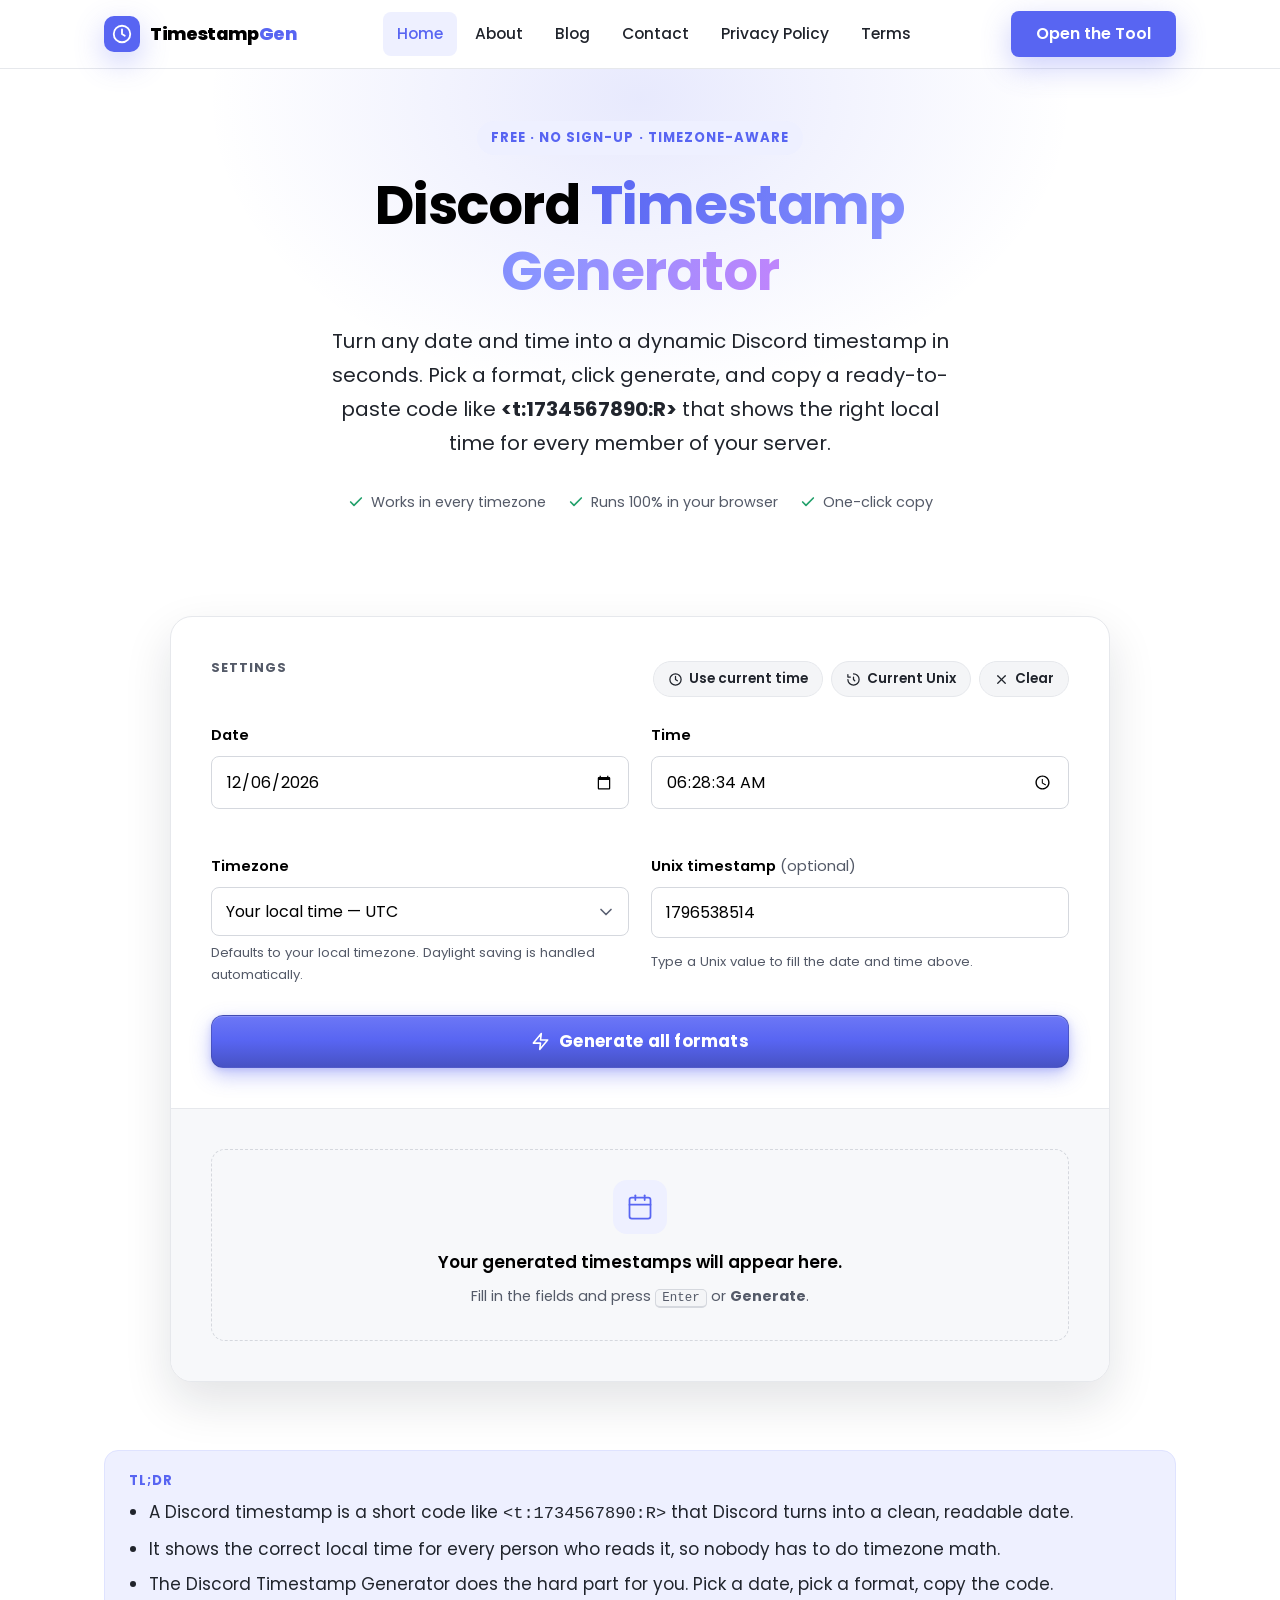
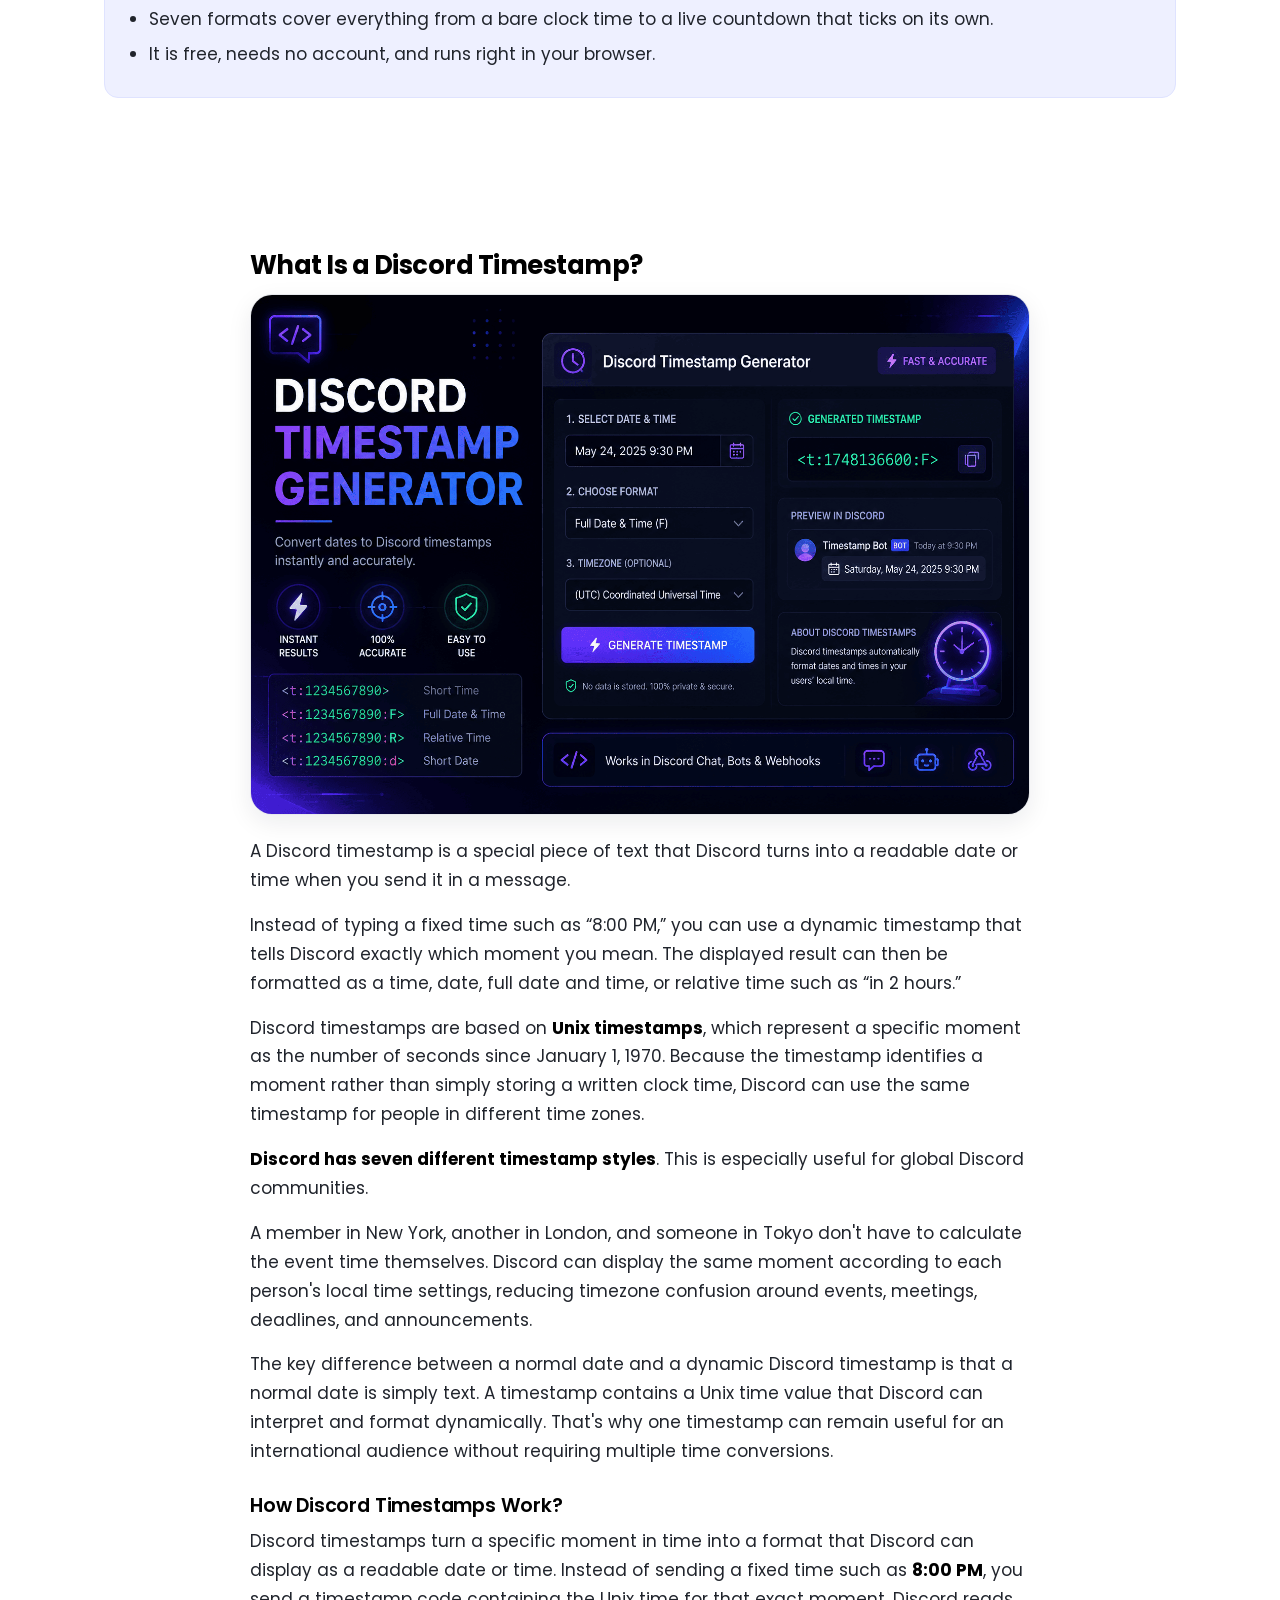
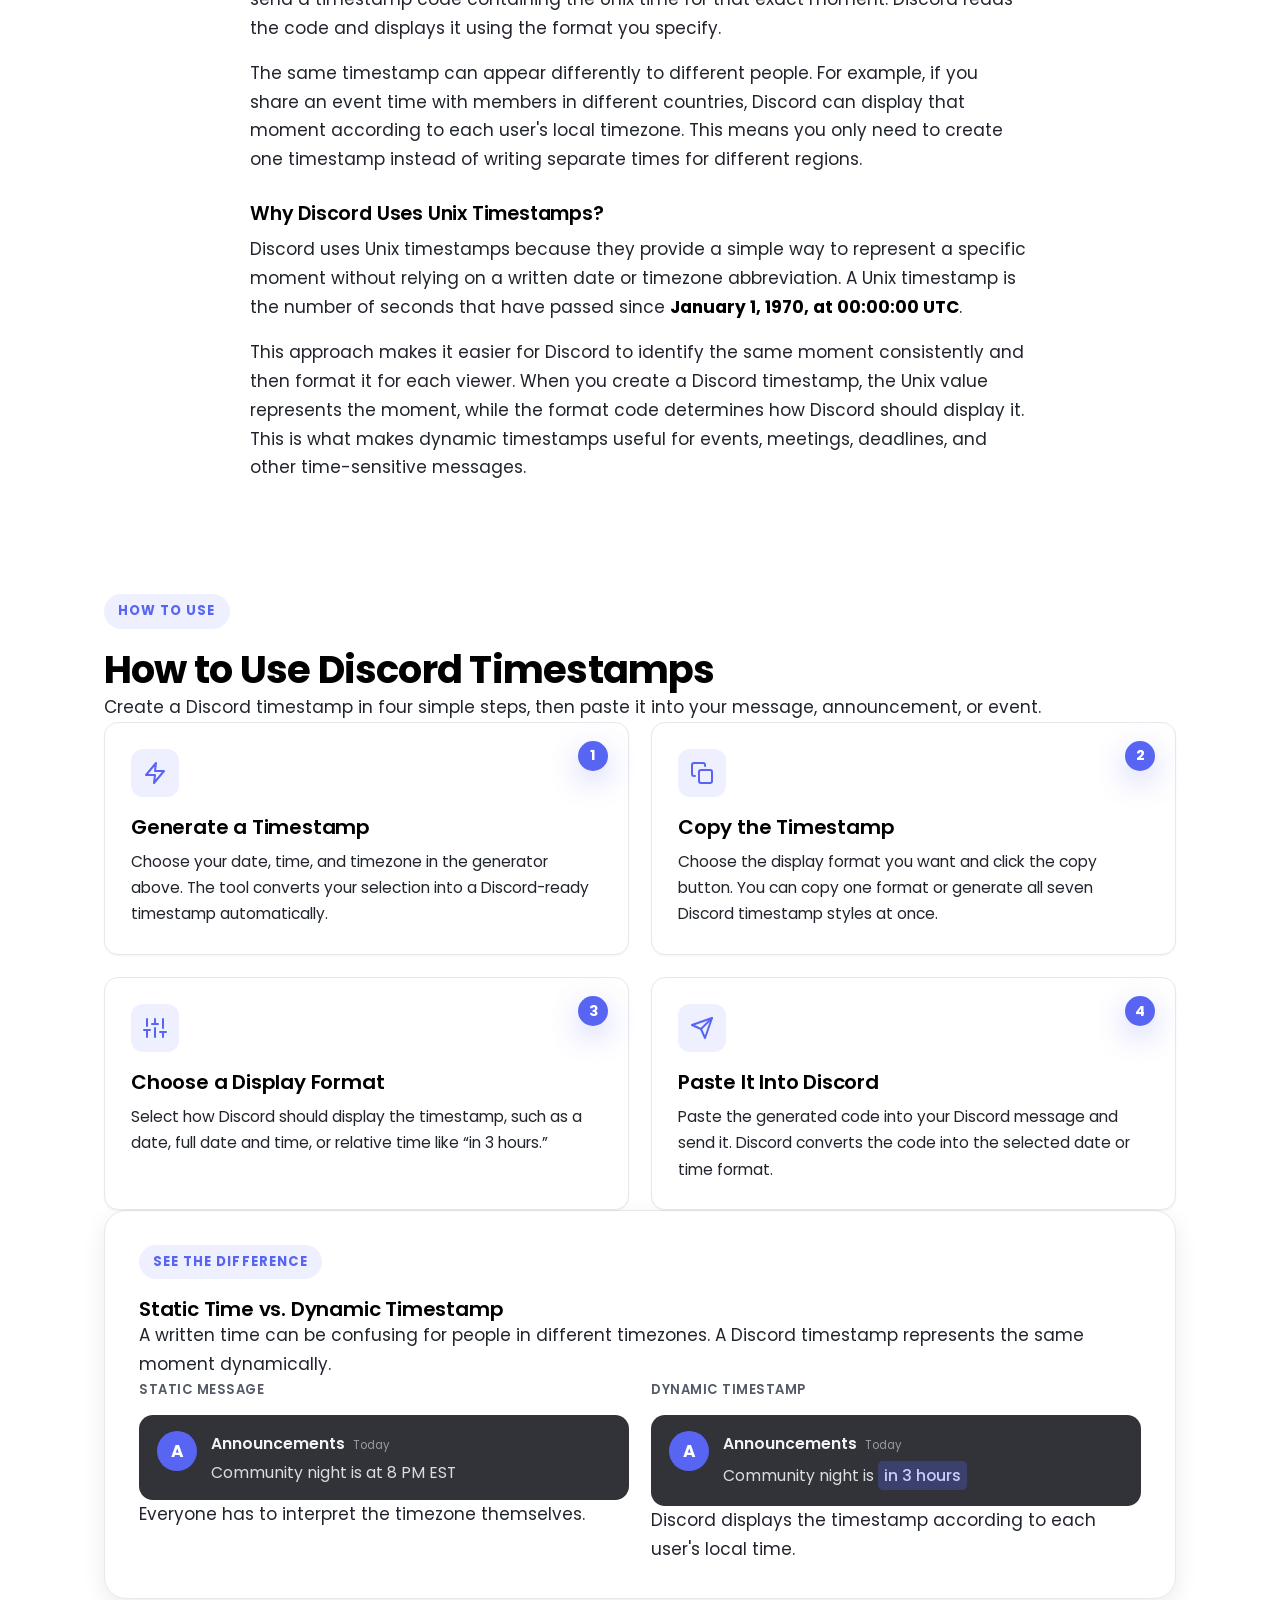
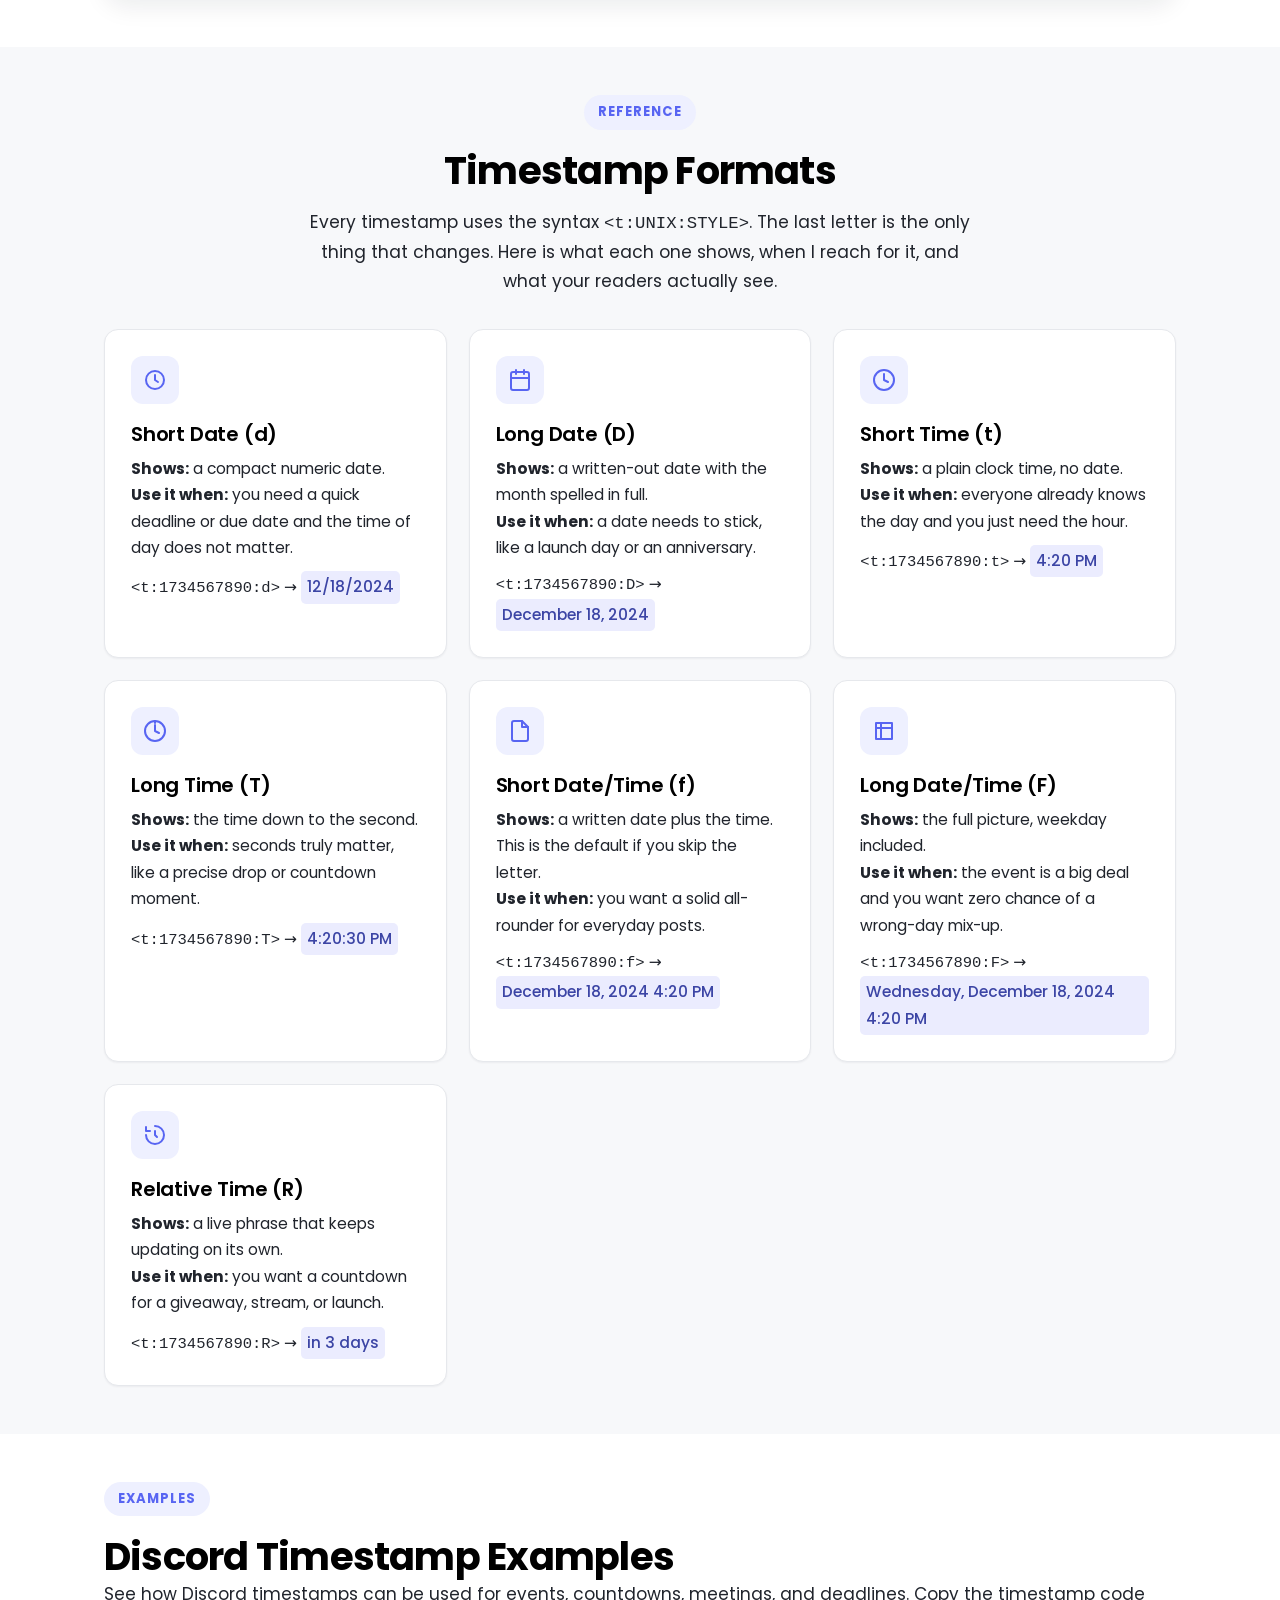
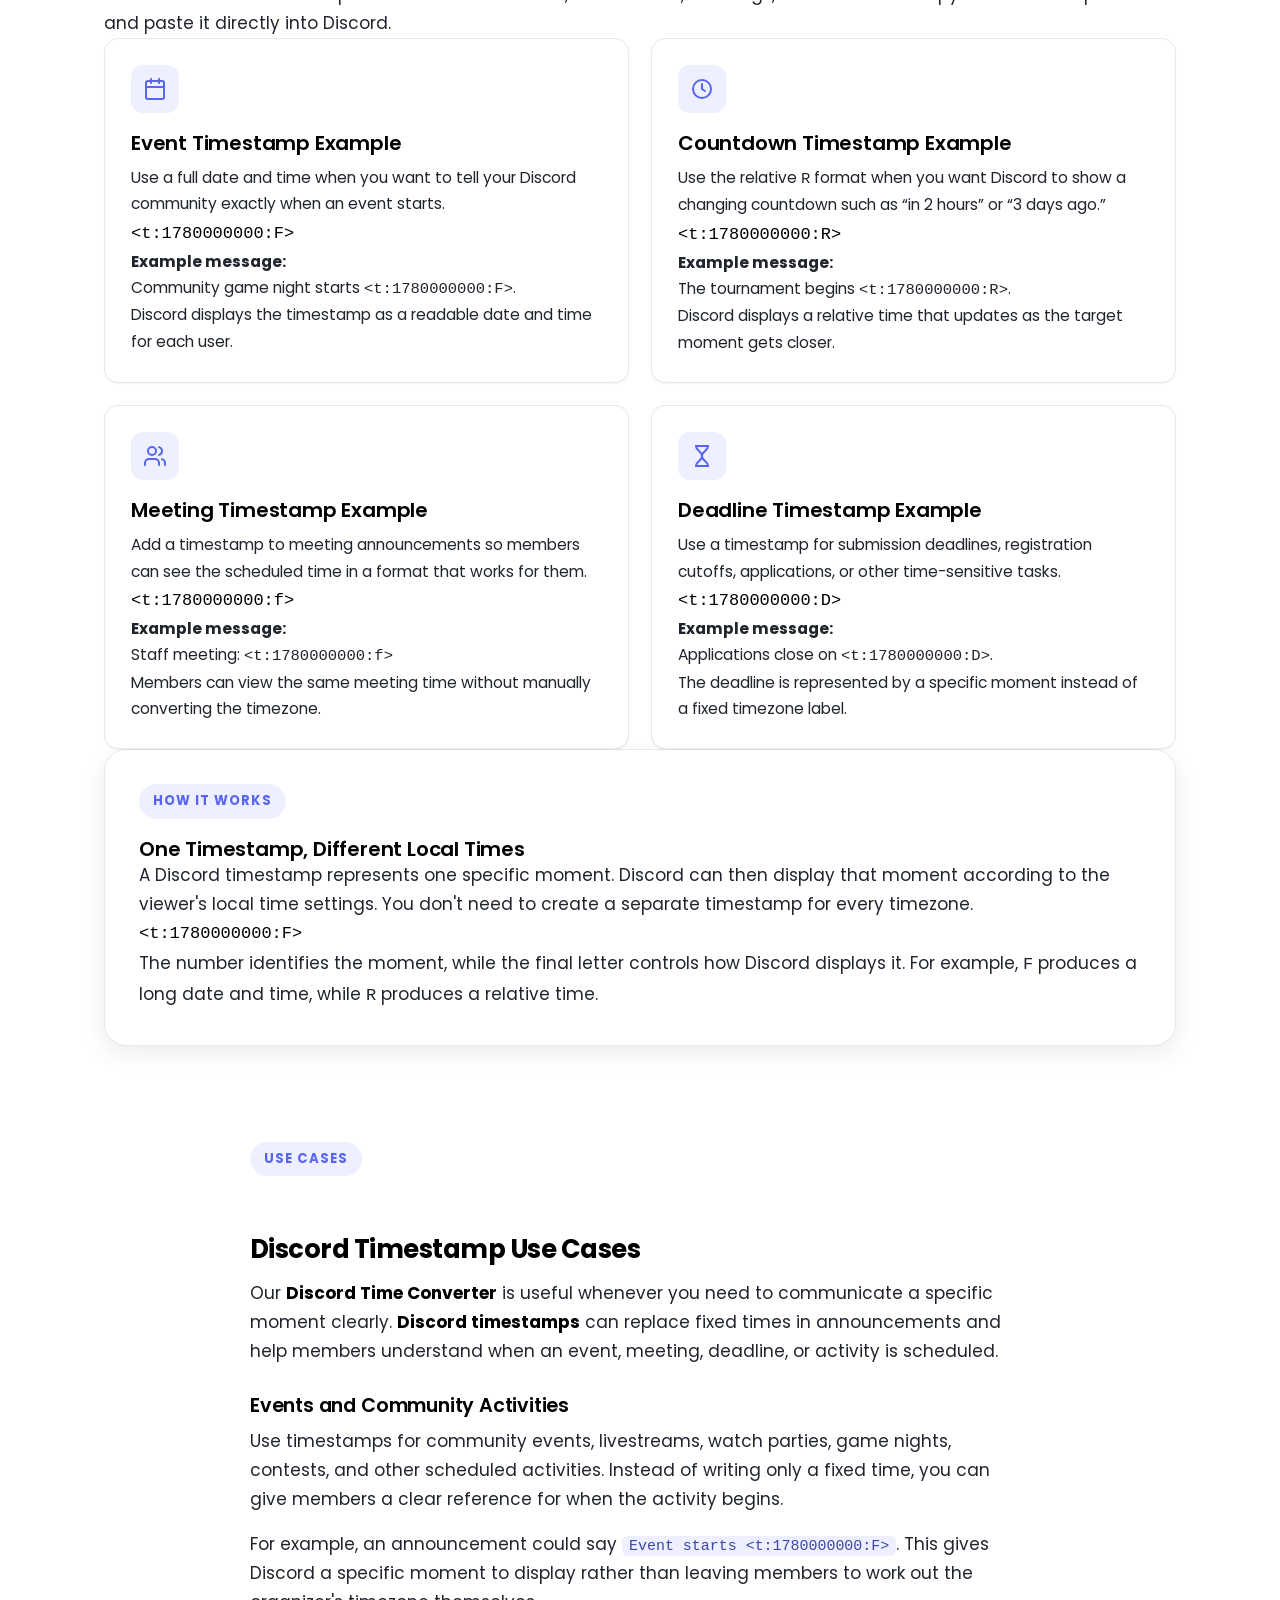
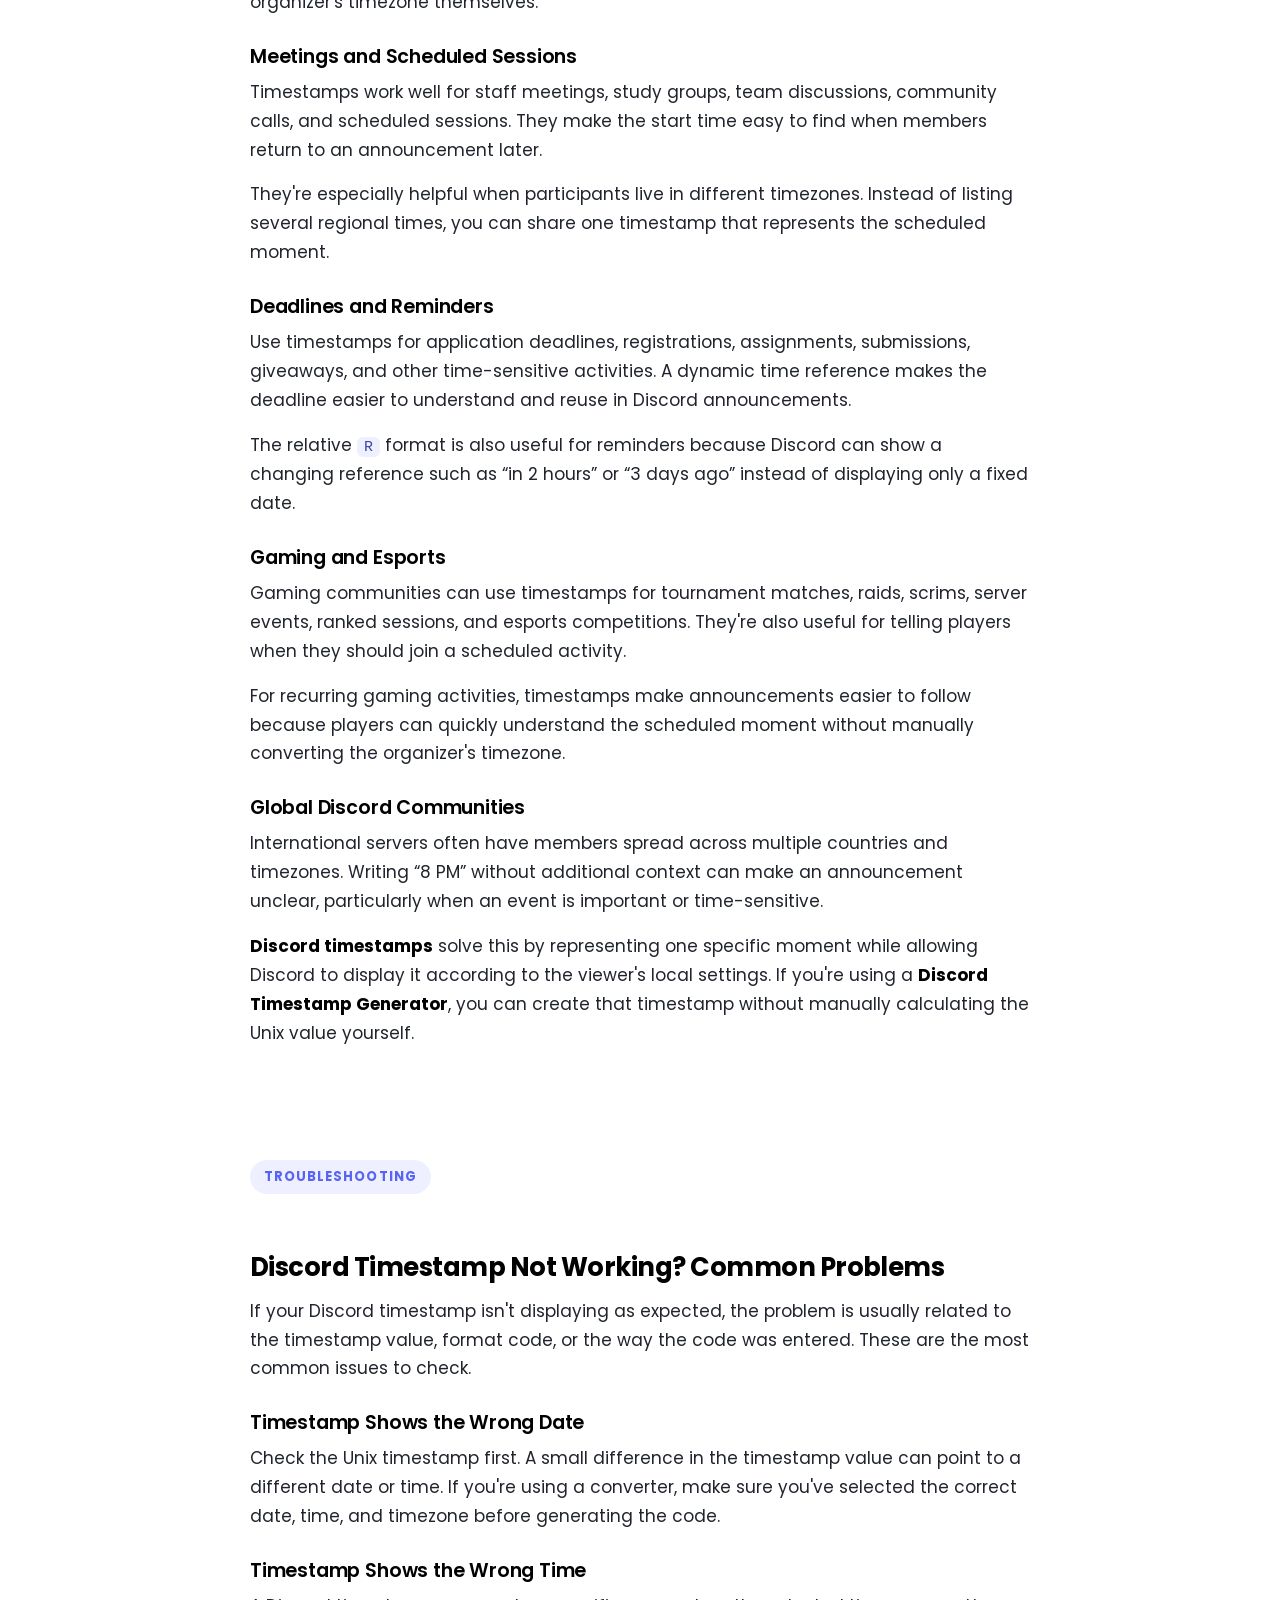
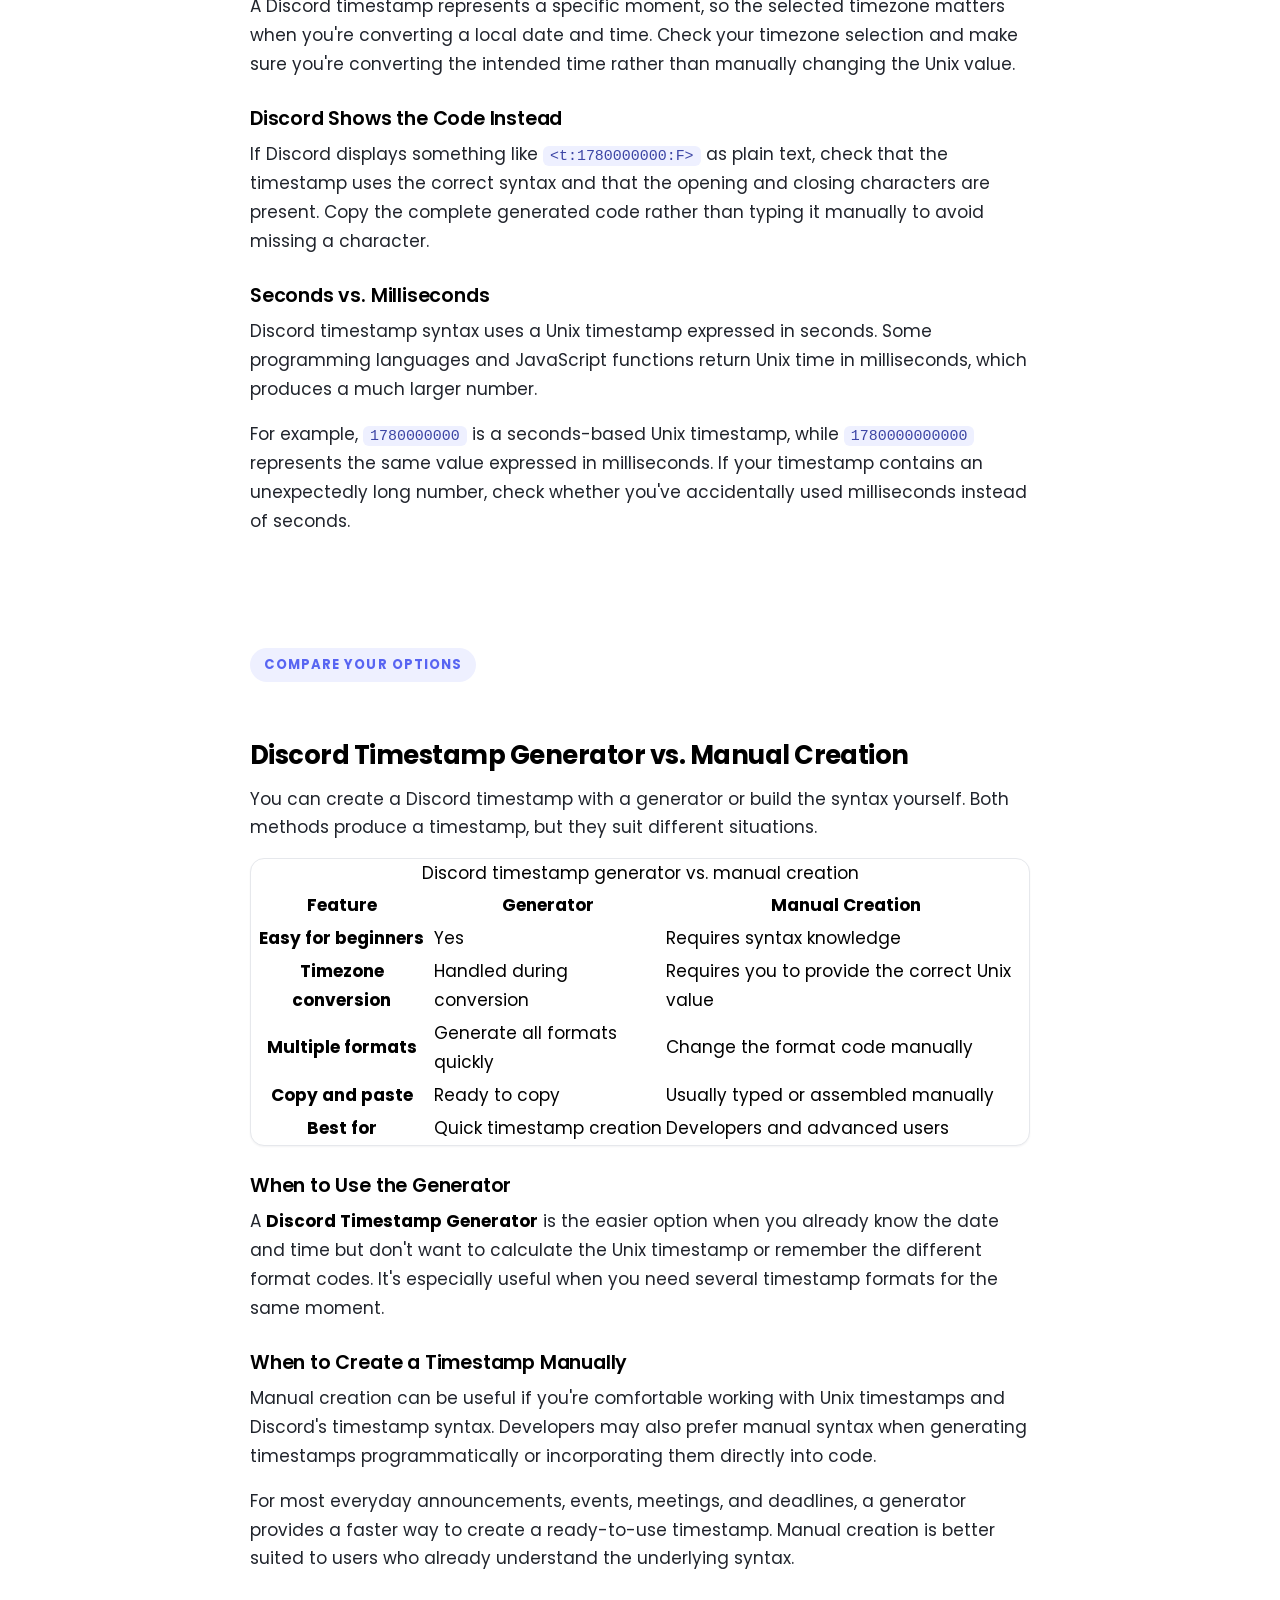
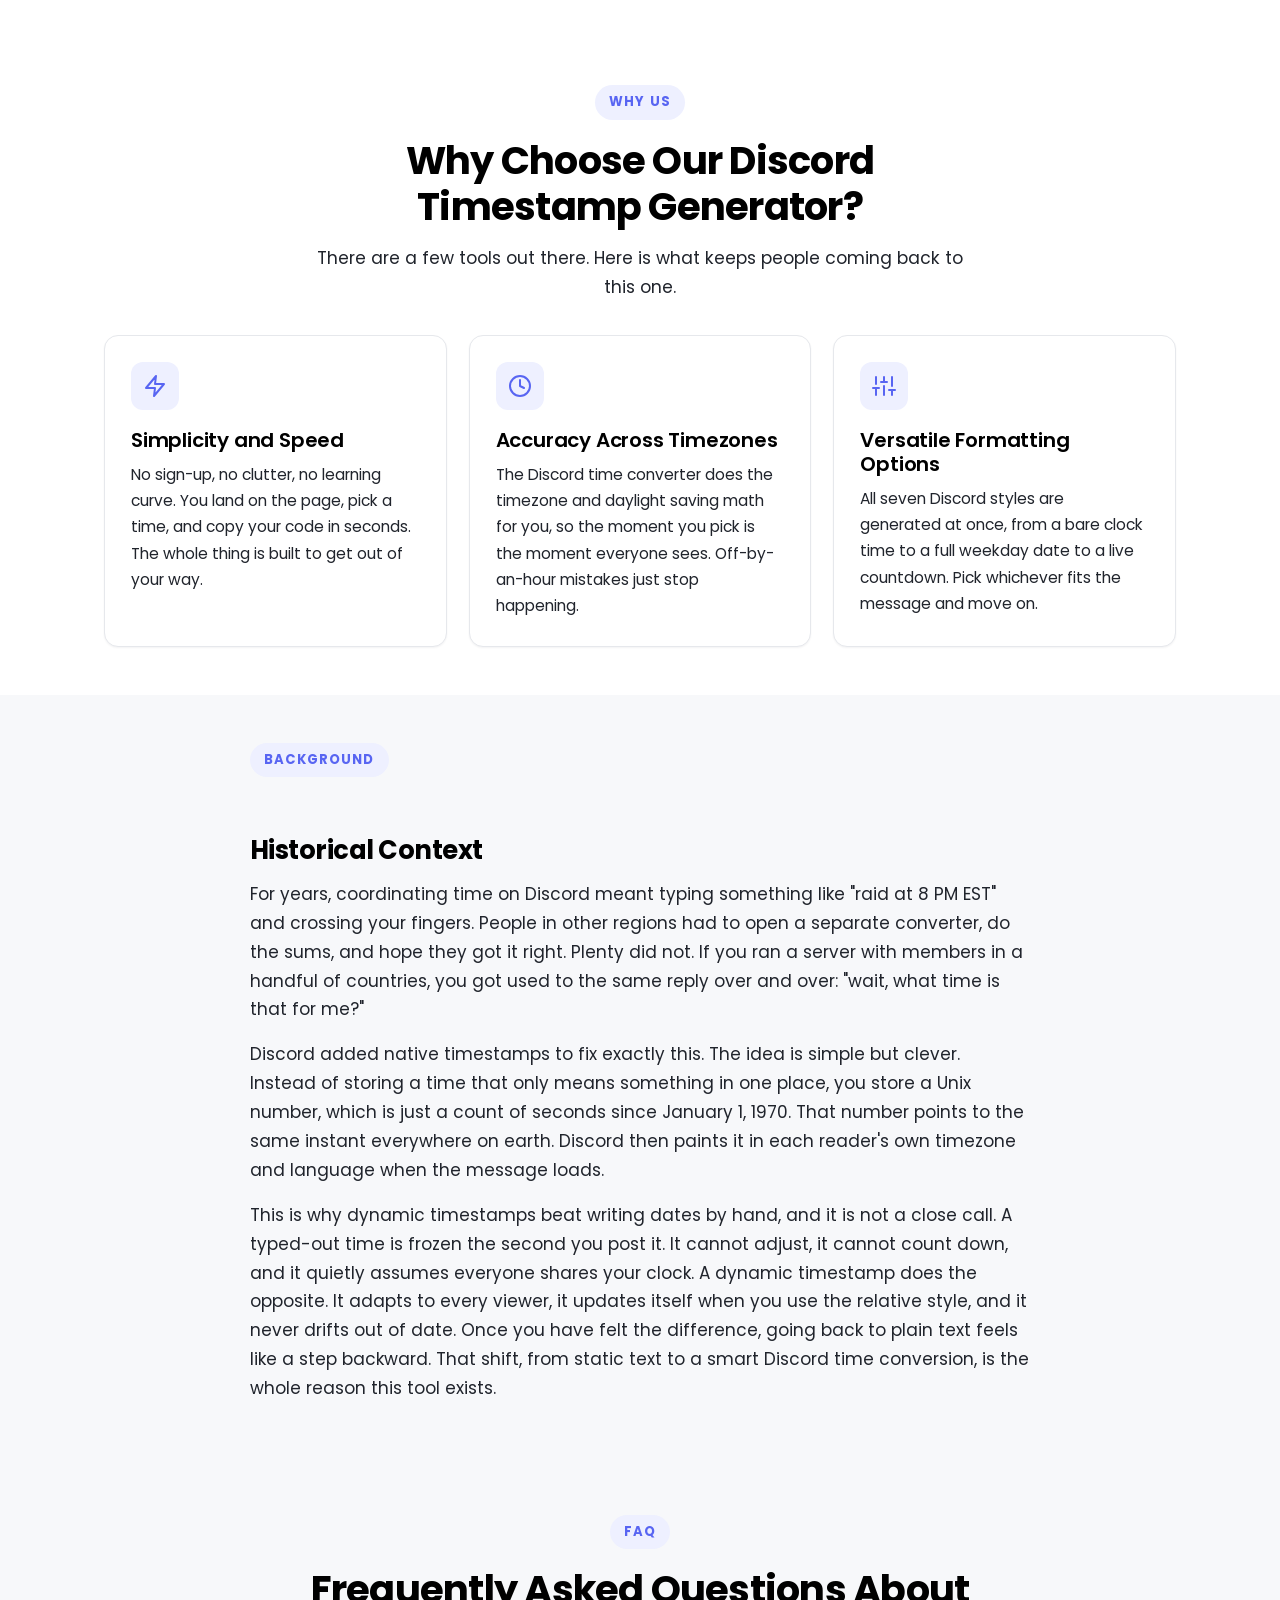
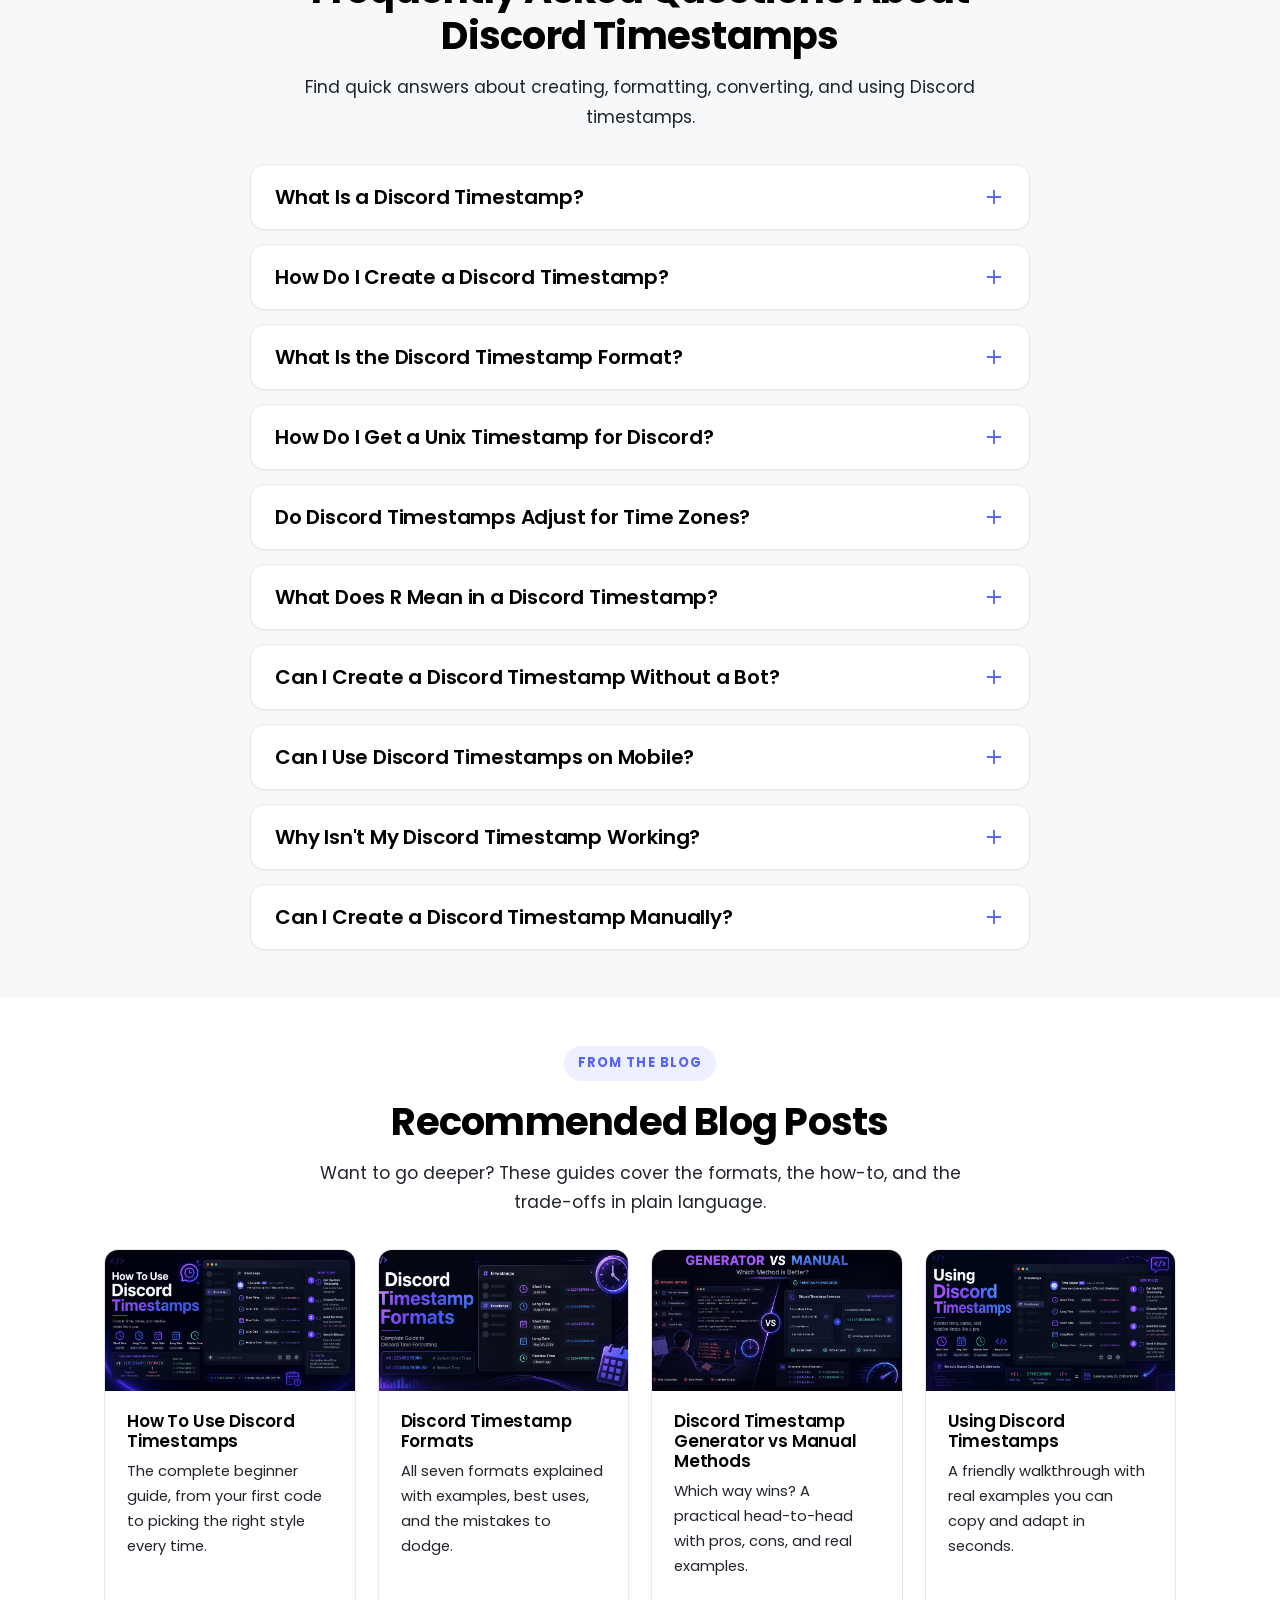
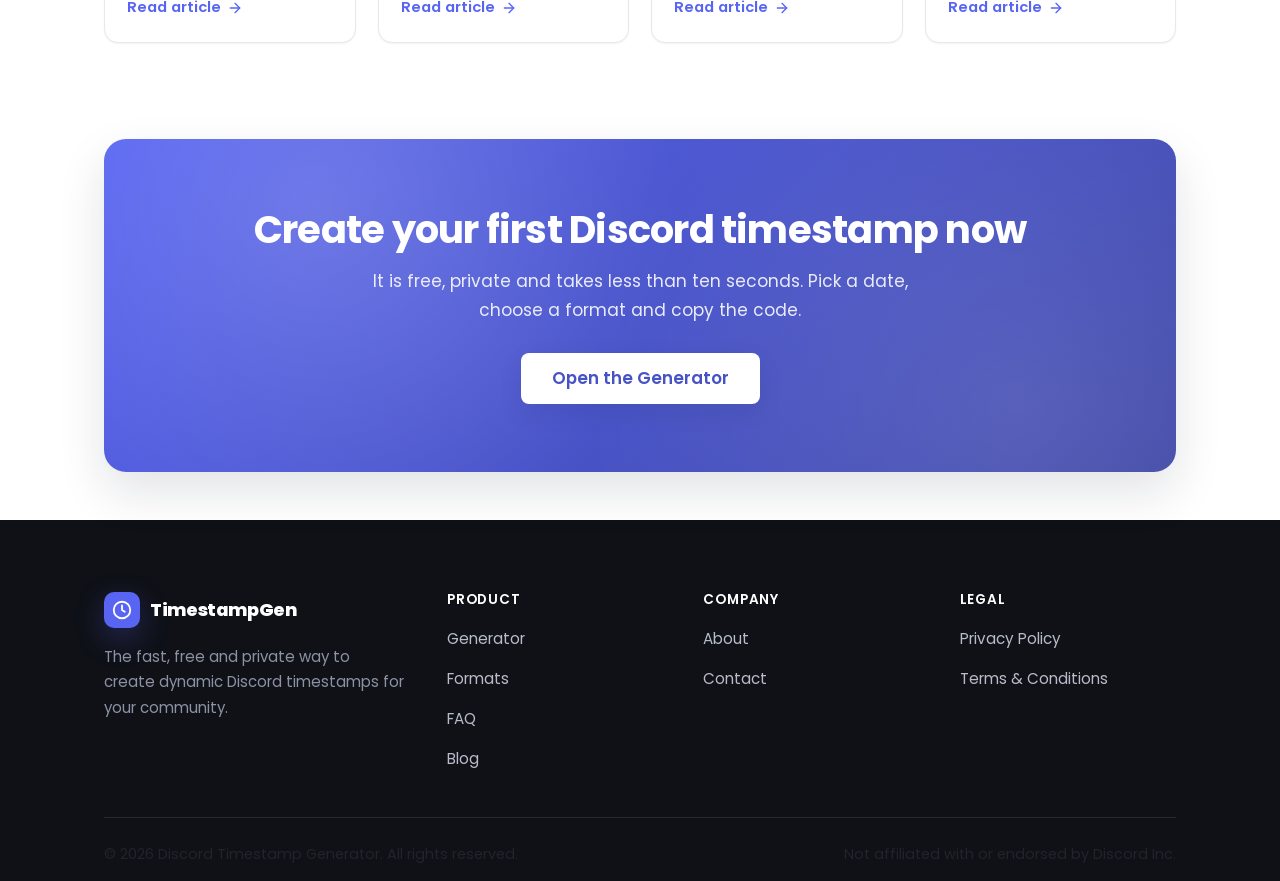
==== commit ec6320c0: "Update index.html" ====
--- a/index.html
+++ b/index.html
@@ -438,7 +438,7 @@
       </p>
 
       <p>
-    <strong>Discord has seven different timestamp styles<strong>. This is especially useful for global Discord communities.</p>
+    <strong>Discord has seven different timestamp styles</strong>. This is especially useful for global Discord communities.</p>
       <p>A member in New York, another in London, and someone in Tokyo don't have to calculate the event time themselves. Discord can display the same moment according to each person's local time settings, reducing timezone confusion around events, meetings, deadlines, and announcements.
       </p>
 
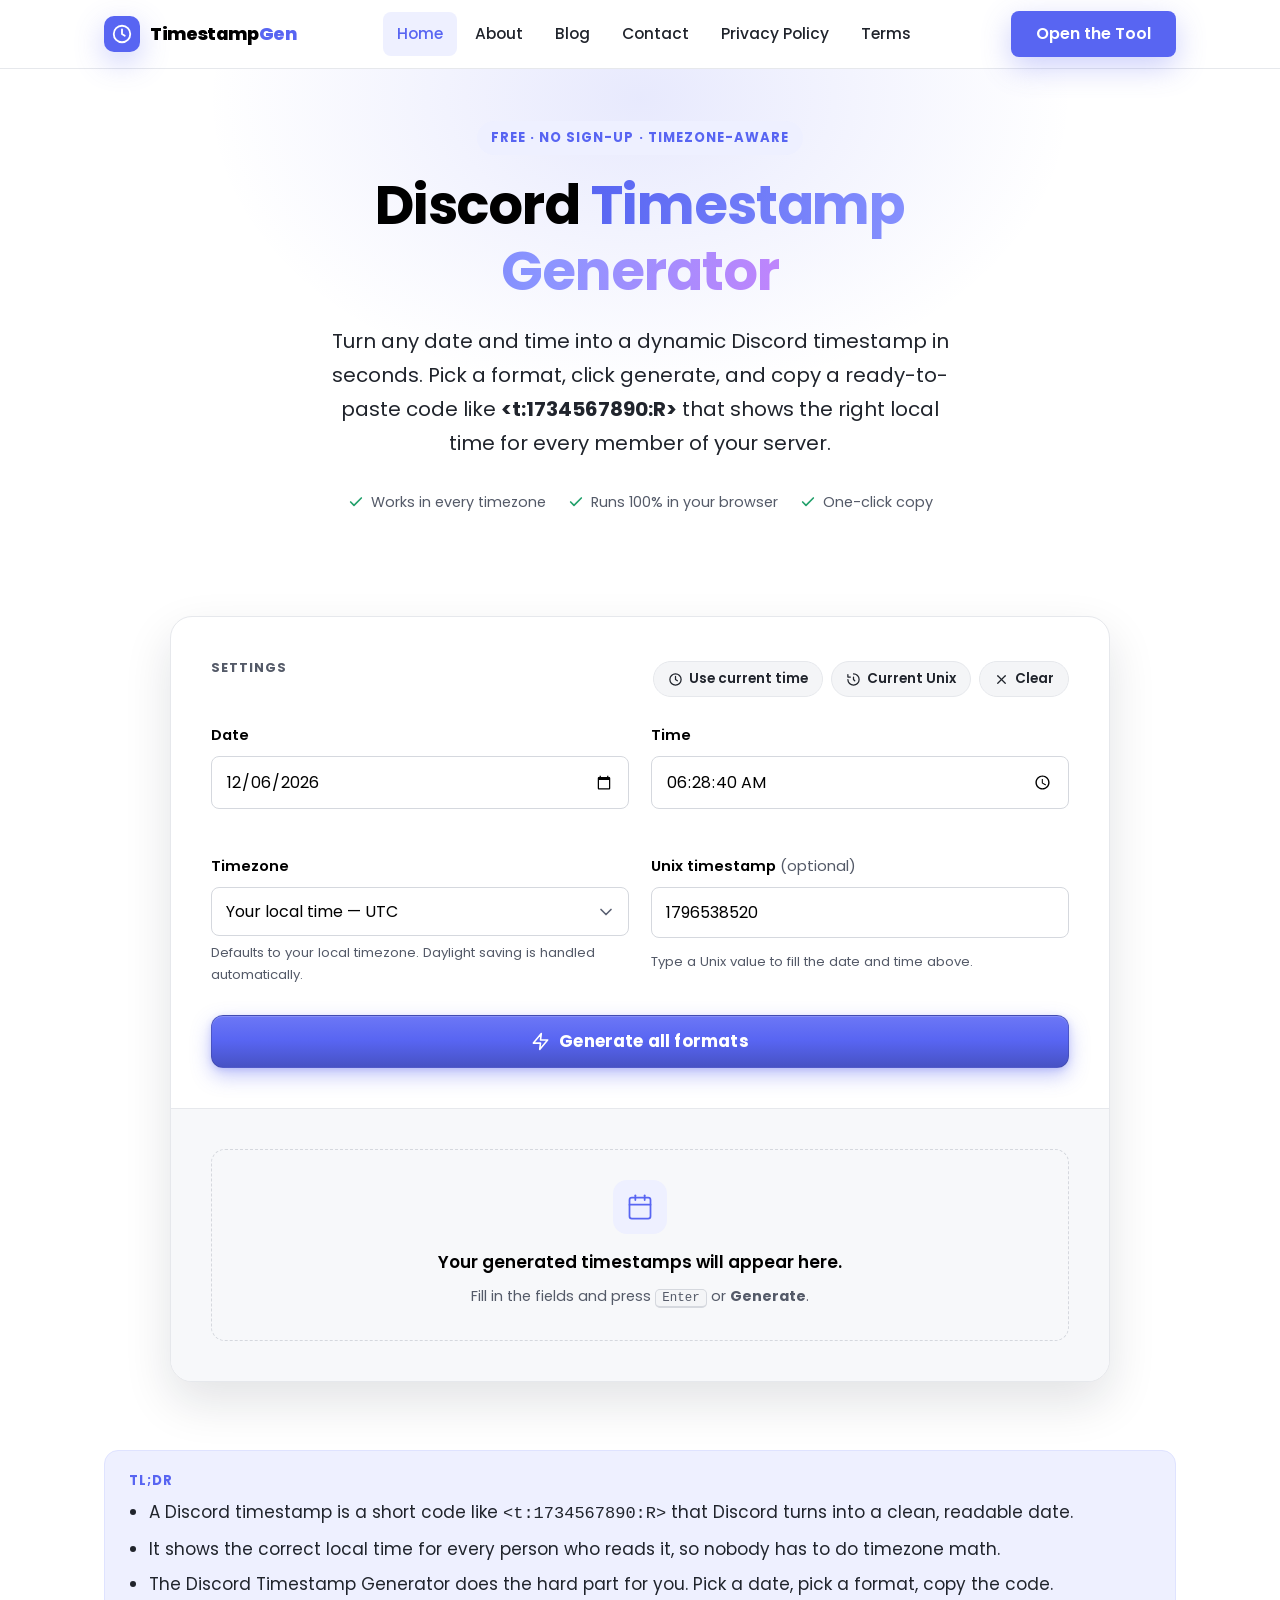
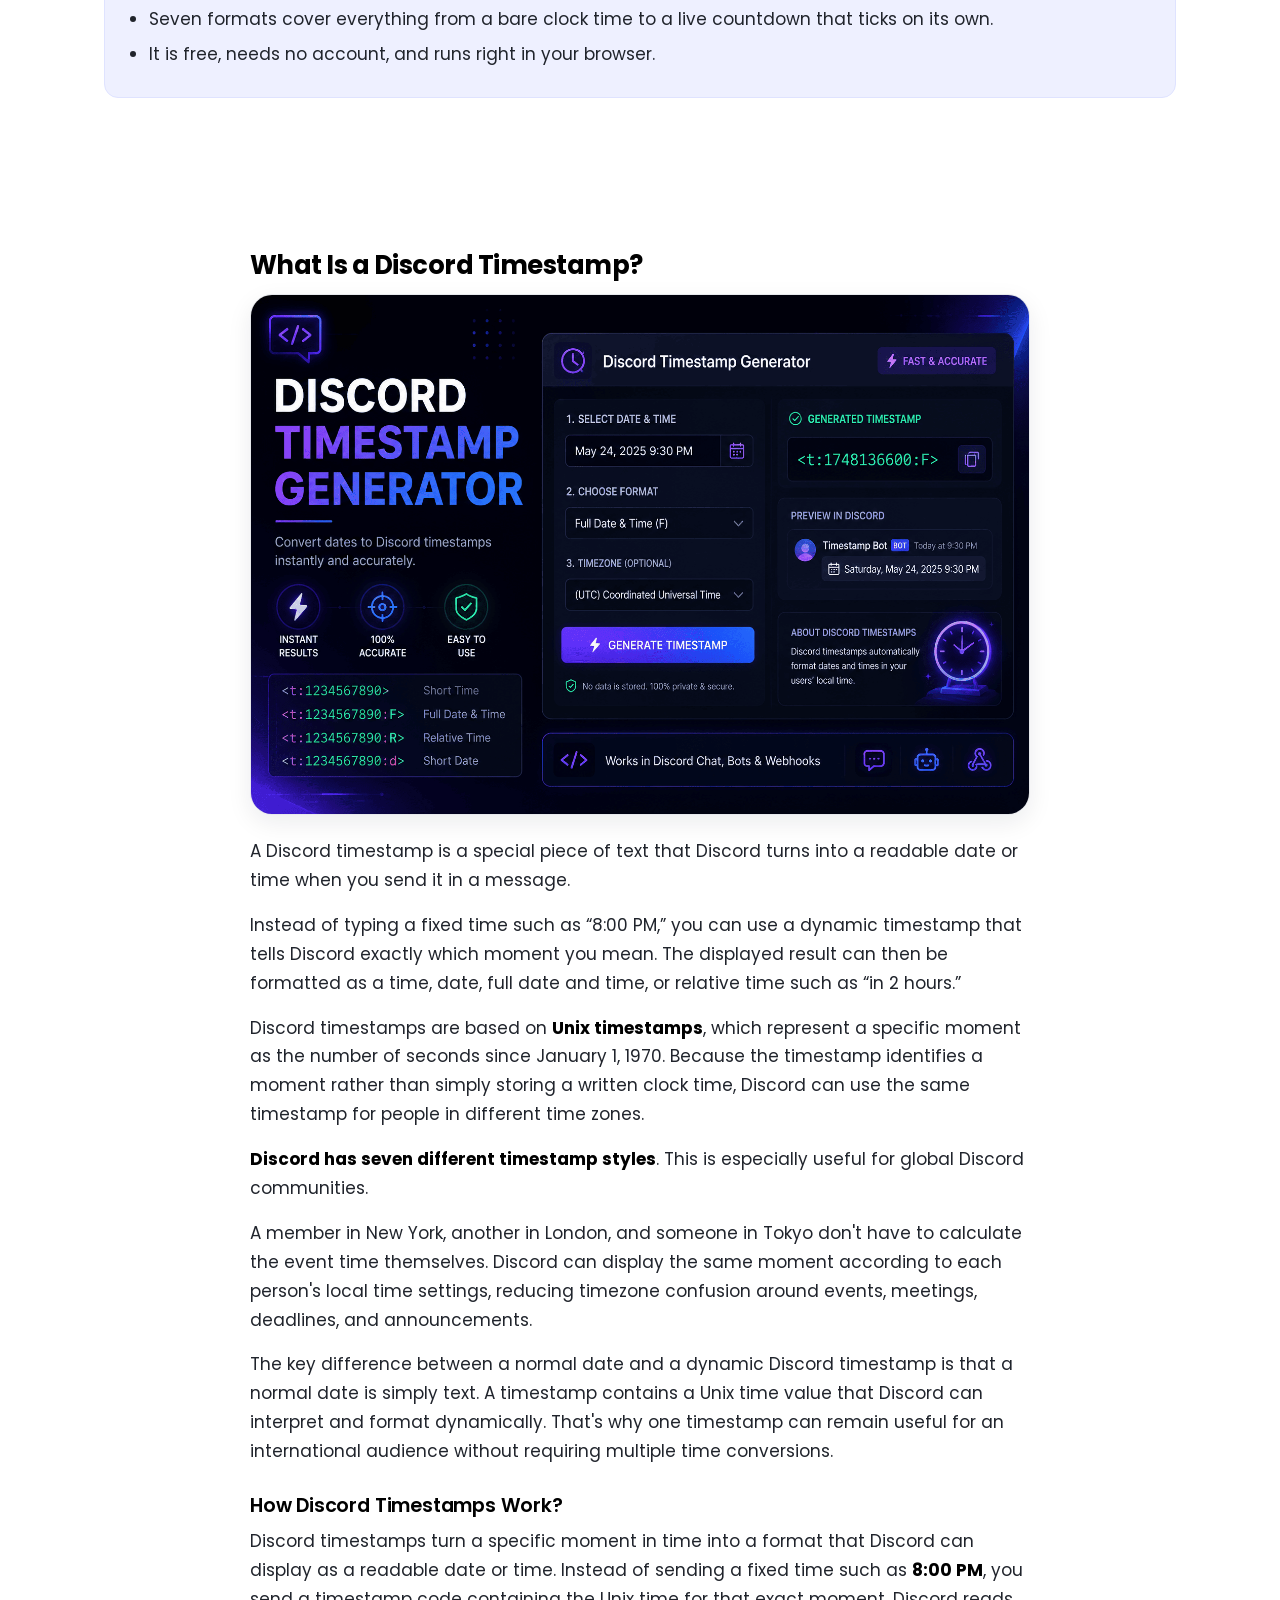
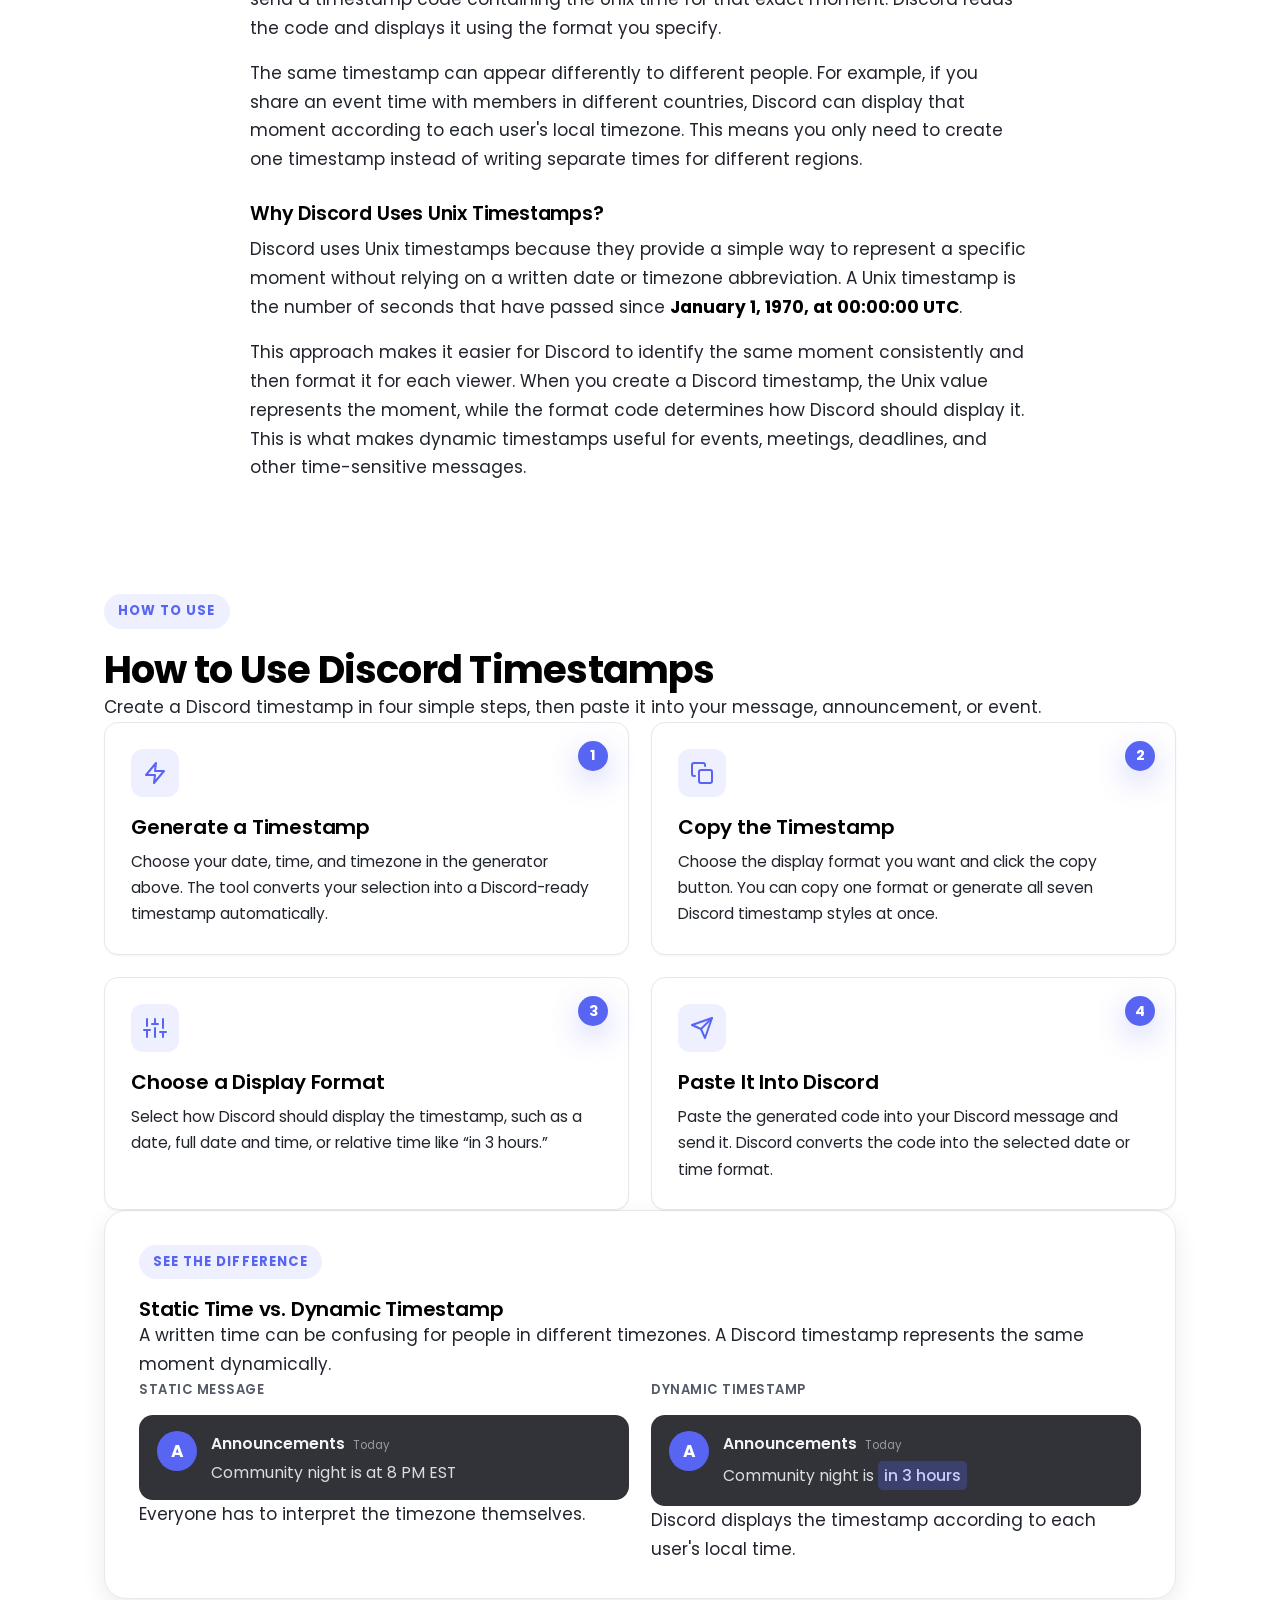
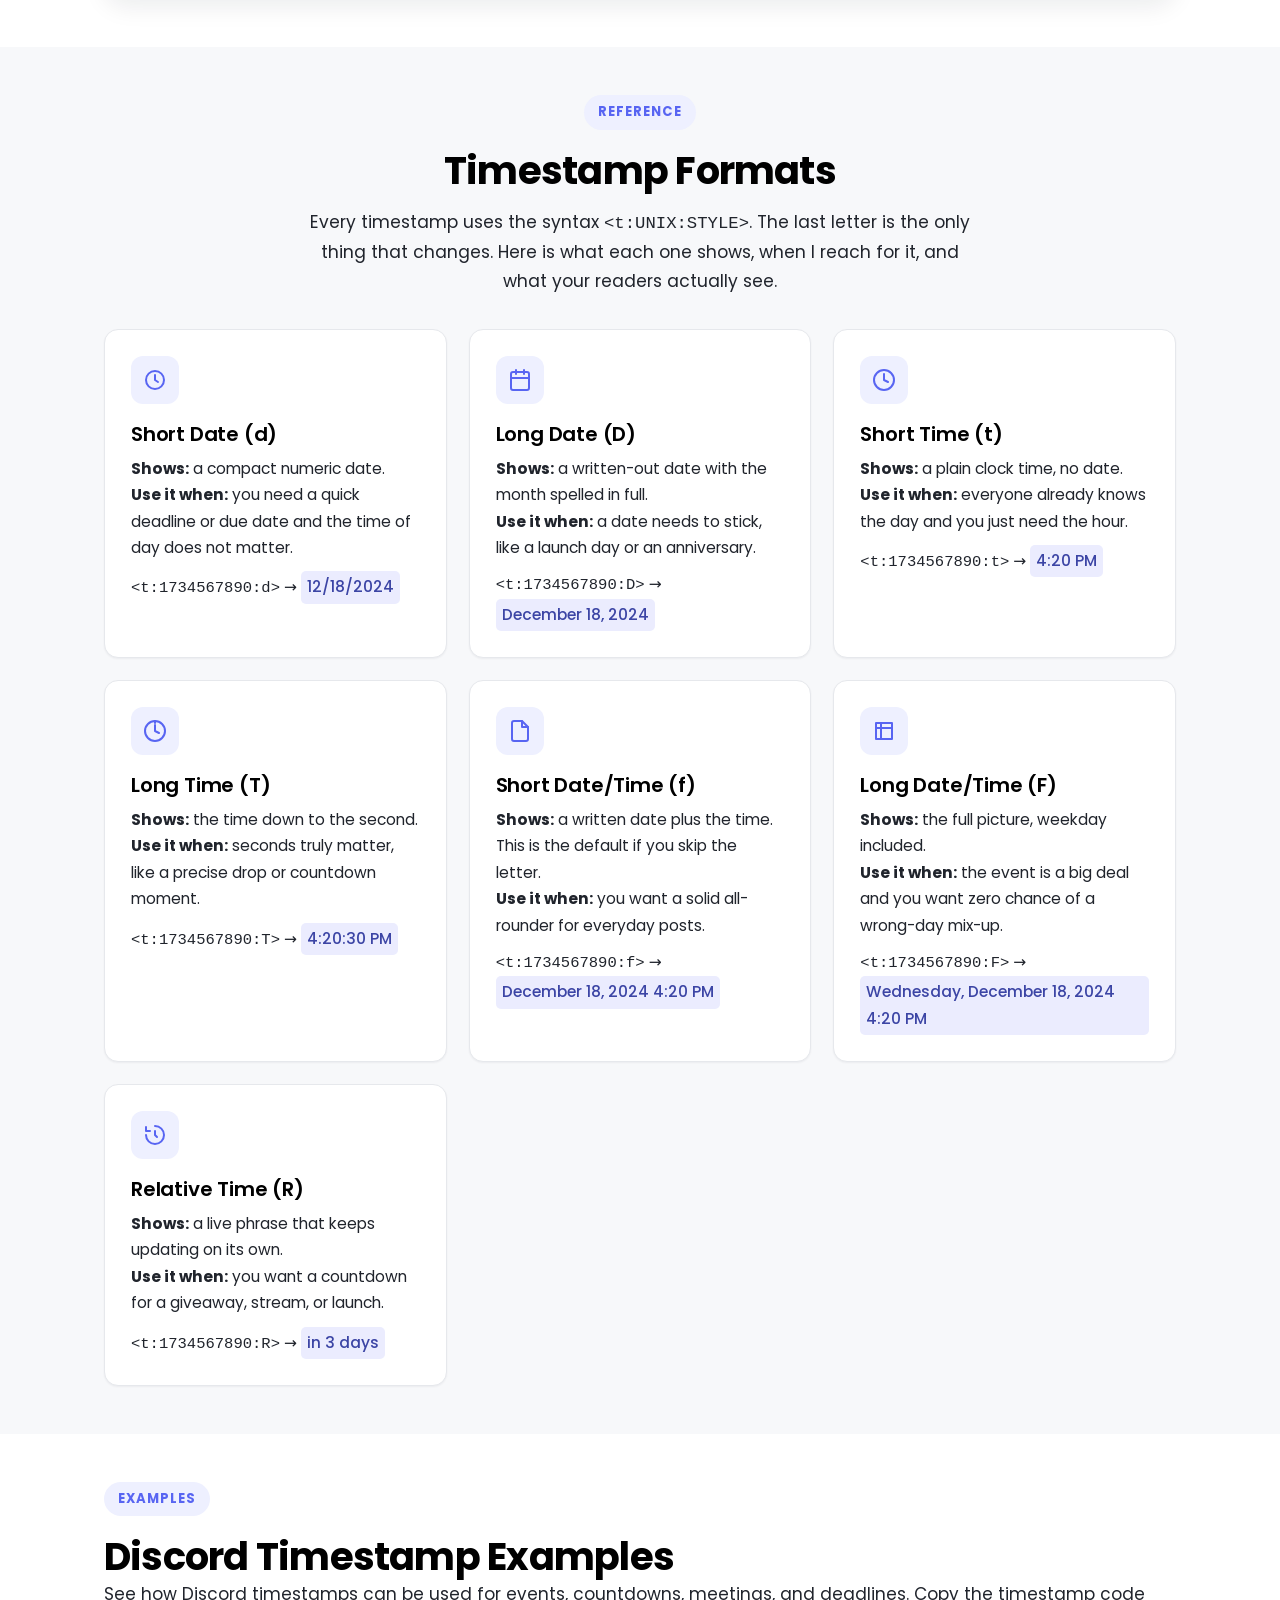
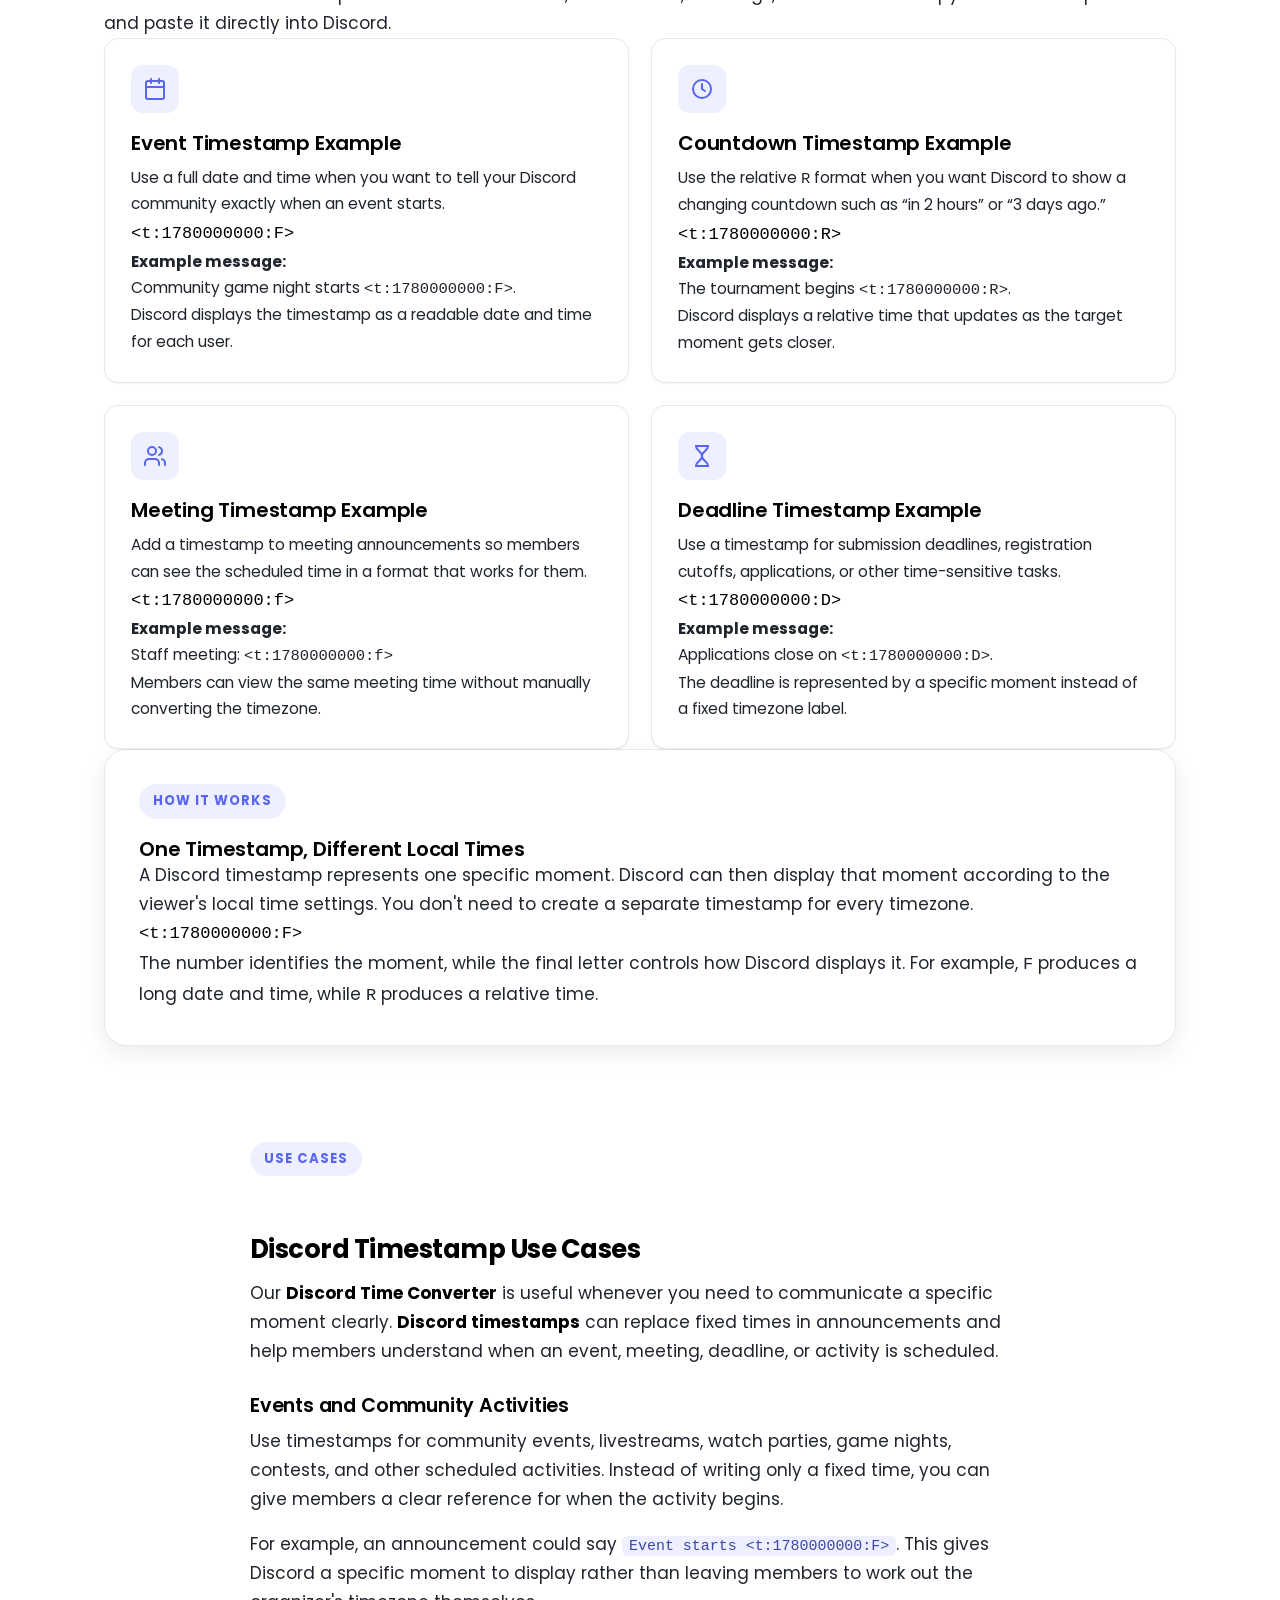
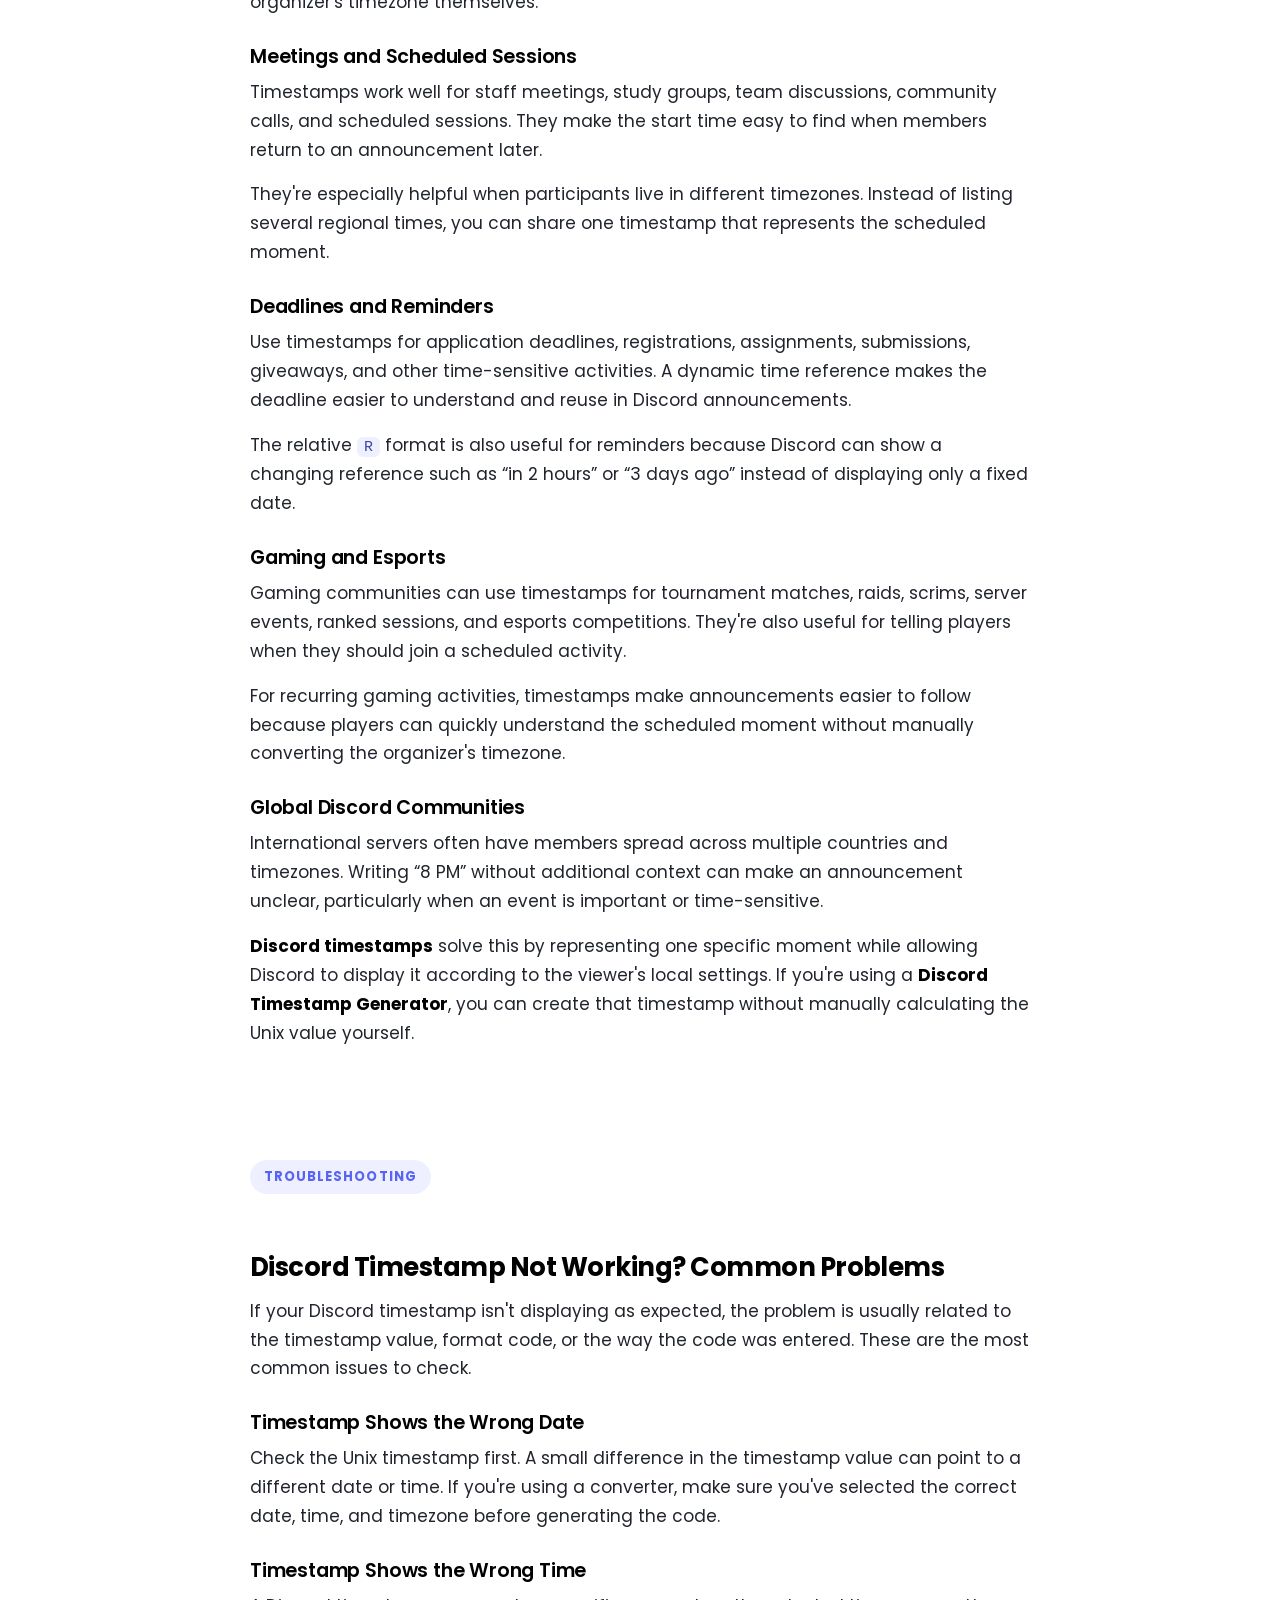
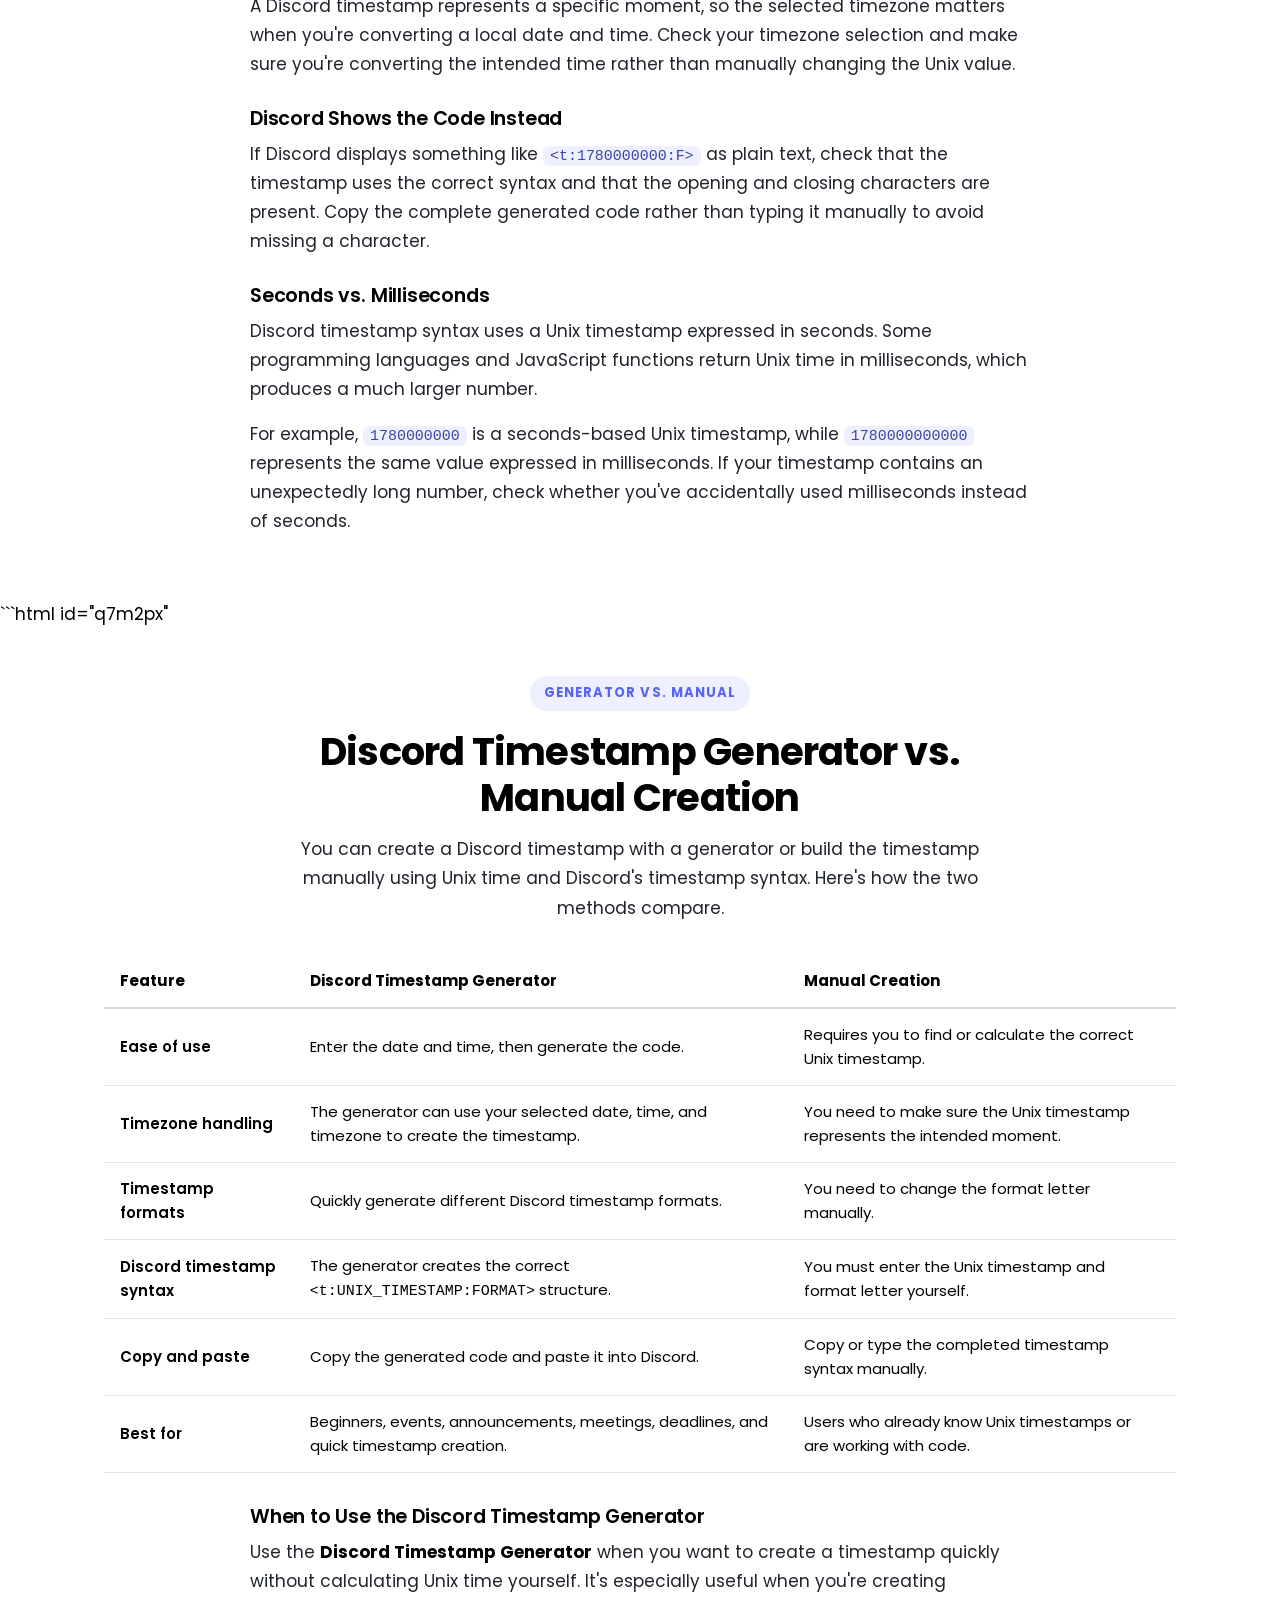
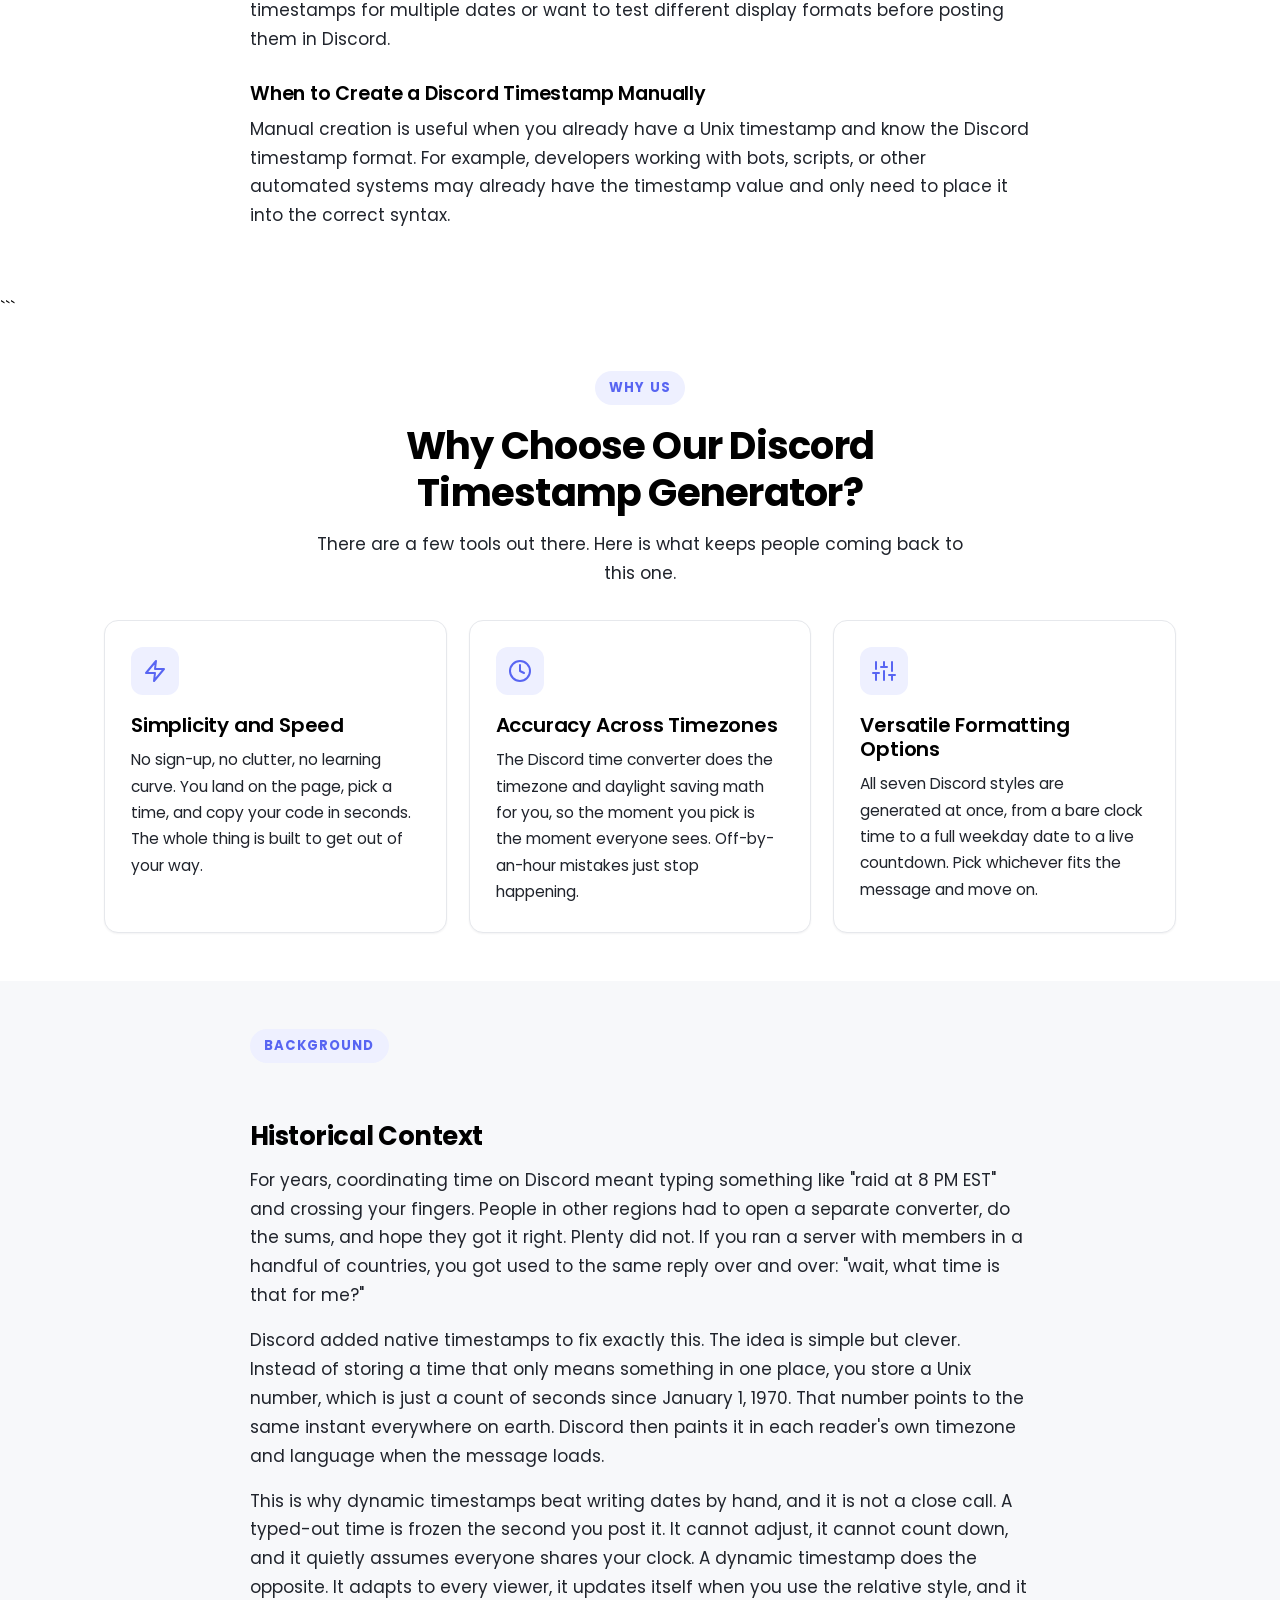
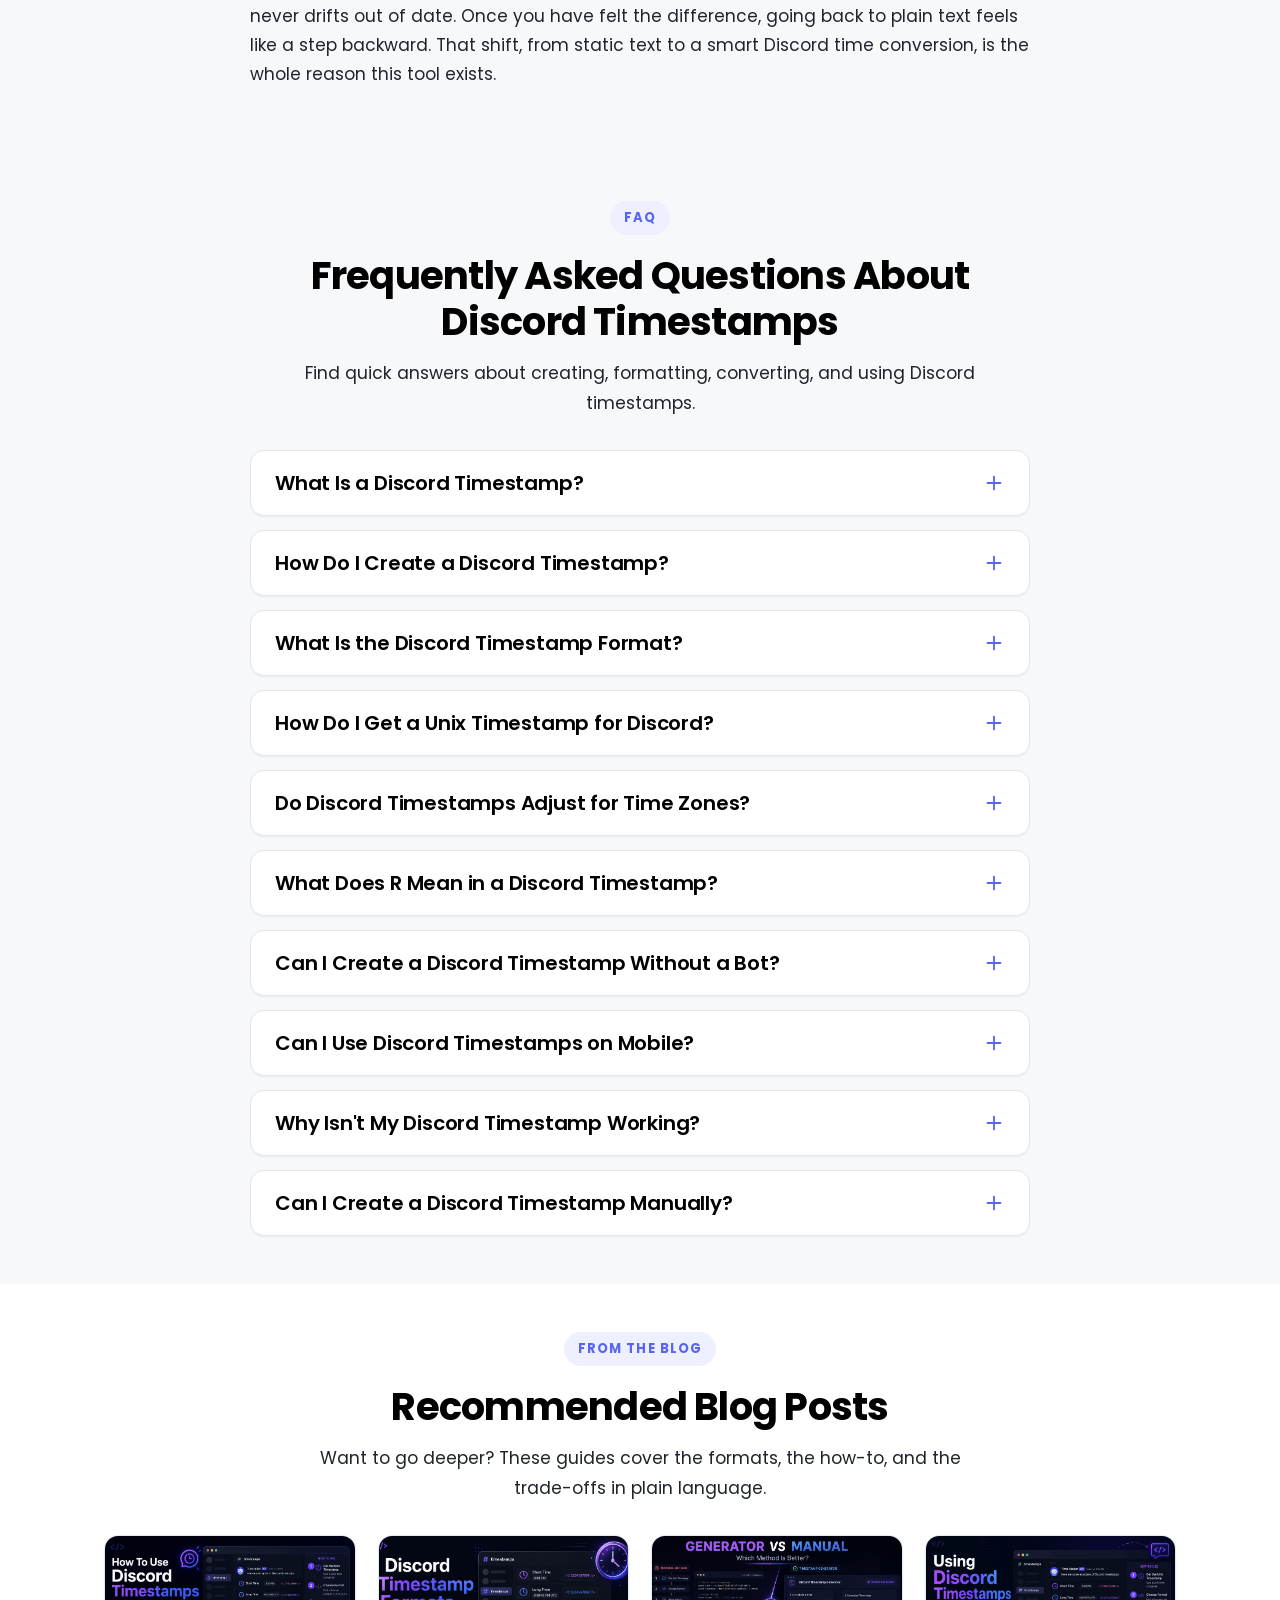
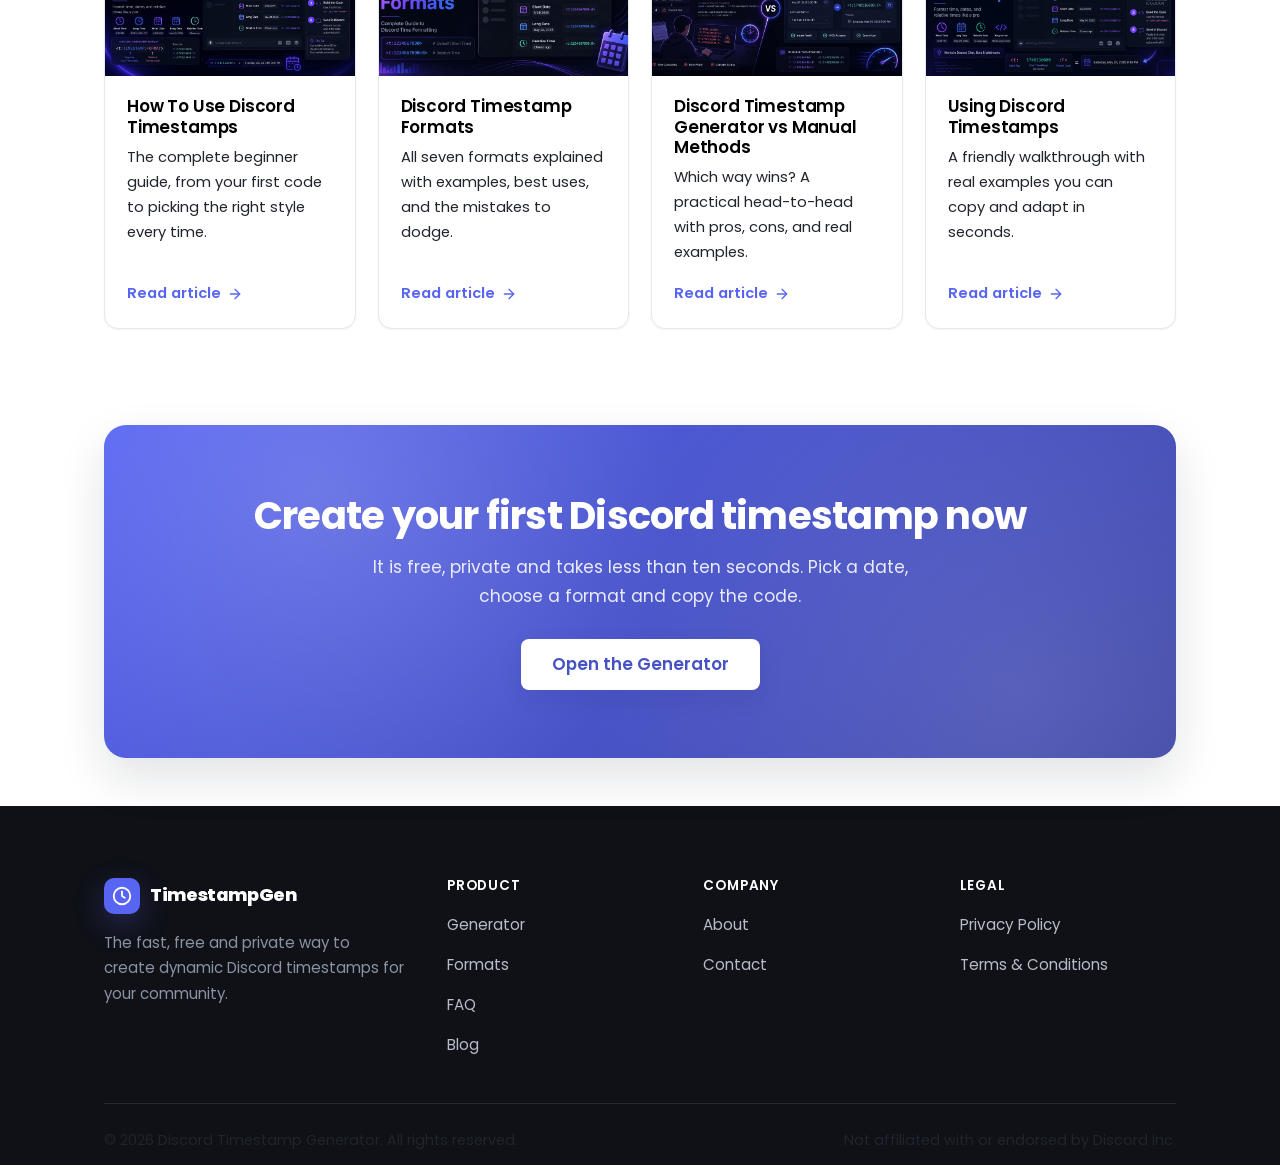
==== commit 3d2d6469: "Update index.html" ====
--- a/index.html
+++ b/index.html
@@ -1030,88 +1030,172 @@
   </div>
 </section>
 
+```html id="q7m2px"
 <!-- ============================ GENERATOR VS MANUAL ============================ -->
 <section class="section" aria-labelledby="generator-vs-manual-title">
   <div class="container">
-    <div class="prose">
-
-      <span class="eyebrow">Compare Your Options</span>
-      <h2 id="generator-vs-manual-title">Discord Timestamp Generator vs. Manual Creation</h2>
-
-      <p>
-        You can create a Discord timestamp with a generator or build the syntax
-        yourself. Both methods produce a timestamp, but they suit different
-        situations.
-      </p>
-
-      <div class="table-wrap">
-        <table>
-          <caption>Discord timestamp generator vs. manual creation</caption>
-          <thead>
-            <tr>
-              <th scope="col">Feature</th>
-              <th scope="col">Generator</th>
-              <th scope="col">Manual Creation</th>
-            </tr>
-          </thead>
-          <tbody>
-            <tr>
-              <th scope="row">Easy for beginners</th>
-              <td>Yes</td>
-              <td>Requires syntax knowledge</td>
-            </tr>
-            <tr>
-              <th scope="row">Timezone conversion</th>
-              <td>Handled during conversion</td>
-              <td>Requires you to provide the correct Unix value</td>
-            </tr>
-            <tr>
-              <th scope="row">Multiple formats</th>
-              <td>Generate all formats quickly</td>
-              <td>Change the format code manually</td>
-            </tr>
-            <tr>
-              <th scope="row">Copy and paste</th>
-              <td>Ready to copy</td>
-              <td>Usually typed or assembled manually</td>
-            </tr>
-            <tr>
-              <th scope="row">Best for</th>
-              <td>Quick timestamp creation</td>
-              <td>Developers and advanced users</td>
-            </tr>
-          </tbody>
-        </table>
-      </div>
-
-      <h3>When to Use the Generator</h3>
-
-      <p>
-        A <strong>Discord Timestamp Generator</strong> is the easier option when
-        you already know the date and time but don't want to calculate the Unix
-        timestamp or remember the different format codes. It's especially useful
-        when you need several timestamp formats for the same moment.
-      </p>
-
-      <h3>When to Create a Timestamp Manually</h3>
-
-      <p>
-        Manual creation can be useful if you're comfortable working with Unix
-        timestamps and Discord's timestamp syntax. Developers may also prefer
-        manual syntax when generating timestamps programmatically or incorporating
-        them directly into code.
-      </p>
-
-      <p>
-        For most everyday announcements, events, meetings, and deadlines, a
-        generator provides a faster way to create a ready-to-use timestamp.
-        Manual creation is better suited to users who already understand the
-        underlying syntax.
-      </p>
-
+
+    <div class="section-head">
+      <span class="eyebrow">Generator vs. Manual</span>
+
+      <h2 id="generator-vs-manual-title">
+        Discord Timestamp Generator vs. Manual Creation
+      </h2>
+
+      <p>
+        You can create a Discord timestamp with a generator or build the
+        timestamp manually using Unix time and Discord's timestamp syntax.
+        Here's how the two methods compare.
+      </p>
     </div>
+
+    <div style="width:100%; overflow-x:auto; -webkit-overflow-scrolling:touch; margin-top:24px;">
+      <table style="width:100%; min-width:680px; border-collapse:collapse; font-size:15px; line-height:1.6; text-align:left; background:transparent;">
+
+        <thead>
+          <tr>
+            <th scope="col"
+                style="padding:14px 16px; border-bottom:2px solid #d9d9d9; font-weight:700;">
+              Feature
+            </th>
+
+            <th scope="col"
+                style="padding:14px 16px; border-bottom:2px solid #d9d9d9; font-weight:700;">
+              Discord Timestamp Generator
+            </th>
+
+            <th scope="col"
+                style="padding:14px 16px; border-bottom:2px solid #d9d9d9; font-weight:700;">
+              Manual Creation
+            </th>
+          </tr>
+        </thead>
+
+        <tbody>
+
+          <tr>
+            <th scope="row"
+                style="padding:14px 16px; border-bottom:1px solid #e5e5e5; font-weight:600;">
+              Ease of use
+            </th>
+
+            <td style="padding:14px 16px; border-bottom:1px solid #e5e5e5;">
+              Enter the date and time, then generate the code.
+            </td>
+
+            <td style="padding:14px 16px; border-bottom:1px solid #e5e5e5;">
+              Requires you to find or calculate the correct Unix timestamp.
+            </td>
+          </tr>
+
+          <tr>
+            <th scope="row"
+                style="padding:14px 16px; border-bottom:1px solid #e5e5e5; font-weight:600;">
+              Timezone handling
+            </th>
+
+            <td style="padding:14px 16px; border-bottom:1px solid #e5e5e5;">
+              The generator can use your selected date, time, and timezone to create the timestamp.
+            </td>
+
+            <td style="padding:14px 16px; border-bottom:1px solid #e5e5e5;">
+              You need to make sure the Unix timestamp represents the intended moment.
+            </td>
+          </tr>
+
+          <tr>
+            <th scope="row"
+                style="padding:14px 16px; border-bottom:1px solid #e5e5e5; font-weight:600;">
+              Timestamp formats
+            </th>
+
+            <td style="padding:14px 16px; border-bottom:1px solid #e5e5e5;">
+              Quickly generate different Discord timestamp formats.
+            </td>
+
+            <td style="padding:14px 16px; border-bottom:1px solid #e5e5e5;">
+              You need to change the format letter manually.
+            </td>
+          </tr>
+
+          <tr>
+            <th scope="row"
+                style="padding:14px 16px; border-bottom:1px solid #e5e5e5; font-weight:600;">
+              Discord timestamp syntax
+            </th>
+
+            <td style="padding:14px 16px; border-bottom:1px solid #e5e5e5;">
+              The generator creates the correct
+              <code>&lt;t:UNIX_TIMESTAMP:FORMAT&gt;</code> structure.
+            </td>
+
+            <td style="padding:14px 16px; border-bottom:1px solid #e5e5e5;">
+              You must enter the Unix timestamp and format letter yourself.
+            </td>
+          </tr>
+
+          <tr>
+            <th scope="row"
+                style="padding:14px 16px; border-bottom:1px solid #e5e5e5; font-weight:600;">
+              Copy and paste
+            </th>
+
+            <td style="padding:14px 16px; border-bottom:1px solid #e5e5e5;">
+              Copy the generated code and paste it into Discord.
+            </td>
+
+            <td style="padding:14px 16px; border-bottom:1px solid #e5e5e5;">
+              Copy or type the completed timestamp syntax manually.
+            </td>
+          </tr>
+
+          <tr>
+            <th scope="row"
+                style="padding:14px 16px; border-bottom:1px solid #e5e5e5; font-weight:600;">
+              Best for
+            </th>
+
+            <td style="padding:14px 16px; border-bottom:1px solid #e5e5e5;">
+              Beginners, events, announcements, meetings, deadlines, and quick timestamp creation.
+            </td>
+
+            <td style="padding:14px 16px; border-bottom:1px solid #e5e5e5;">
+              Users who already know Unix timestamps or are working with code.
+            </td>
+          </tr>
+
+        </tbody>
+      </table>
+    </div>
+
+    <div class="prose" style="margin-top:32px;">
+
+      <h3>When to Use the Discord Timestamp Generator</h3>
+
+      <p>
+        Use the <strong>Discord Timestamp Generator</strong> when you want
+        to create a timestamp quickly without calculating Unix time yourself.
+        It's especially useful when you're creating timestamps for multiple
+        dates or want to test different display formats before posting them
+        in Discord.
+      </p>
+
+      <h3>When to Create a Discord Timestamp Manually</h3>
+
+      <p>
+        Manual creation is useful when you already have a Unix timestamp and
+        know the Discord timestamp format. For example, developers working
+        with bots, scripts, or other automated systems may already have the
+        timestamp value and only need to place it into the correct syntax.
+      </p>
+
+    </div>
+
   </div>
 </section>
+<!-- ============================ END GENERATOR VS MANUAL ============================ -->
+```
+
       
     <!-- ============================ WHY CHOOSE ============================ -->
     <section class="section" aria-labelledby="why-title">
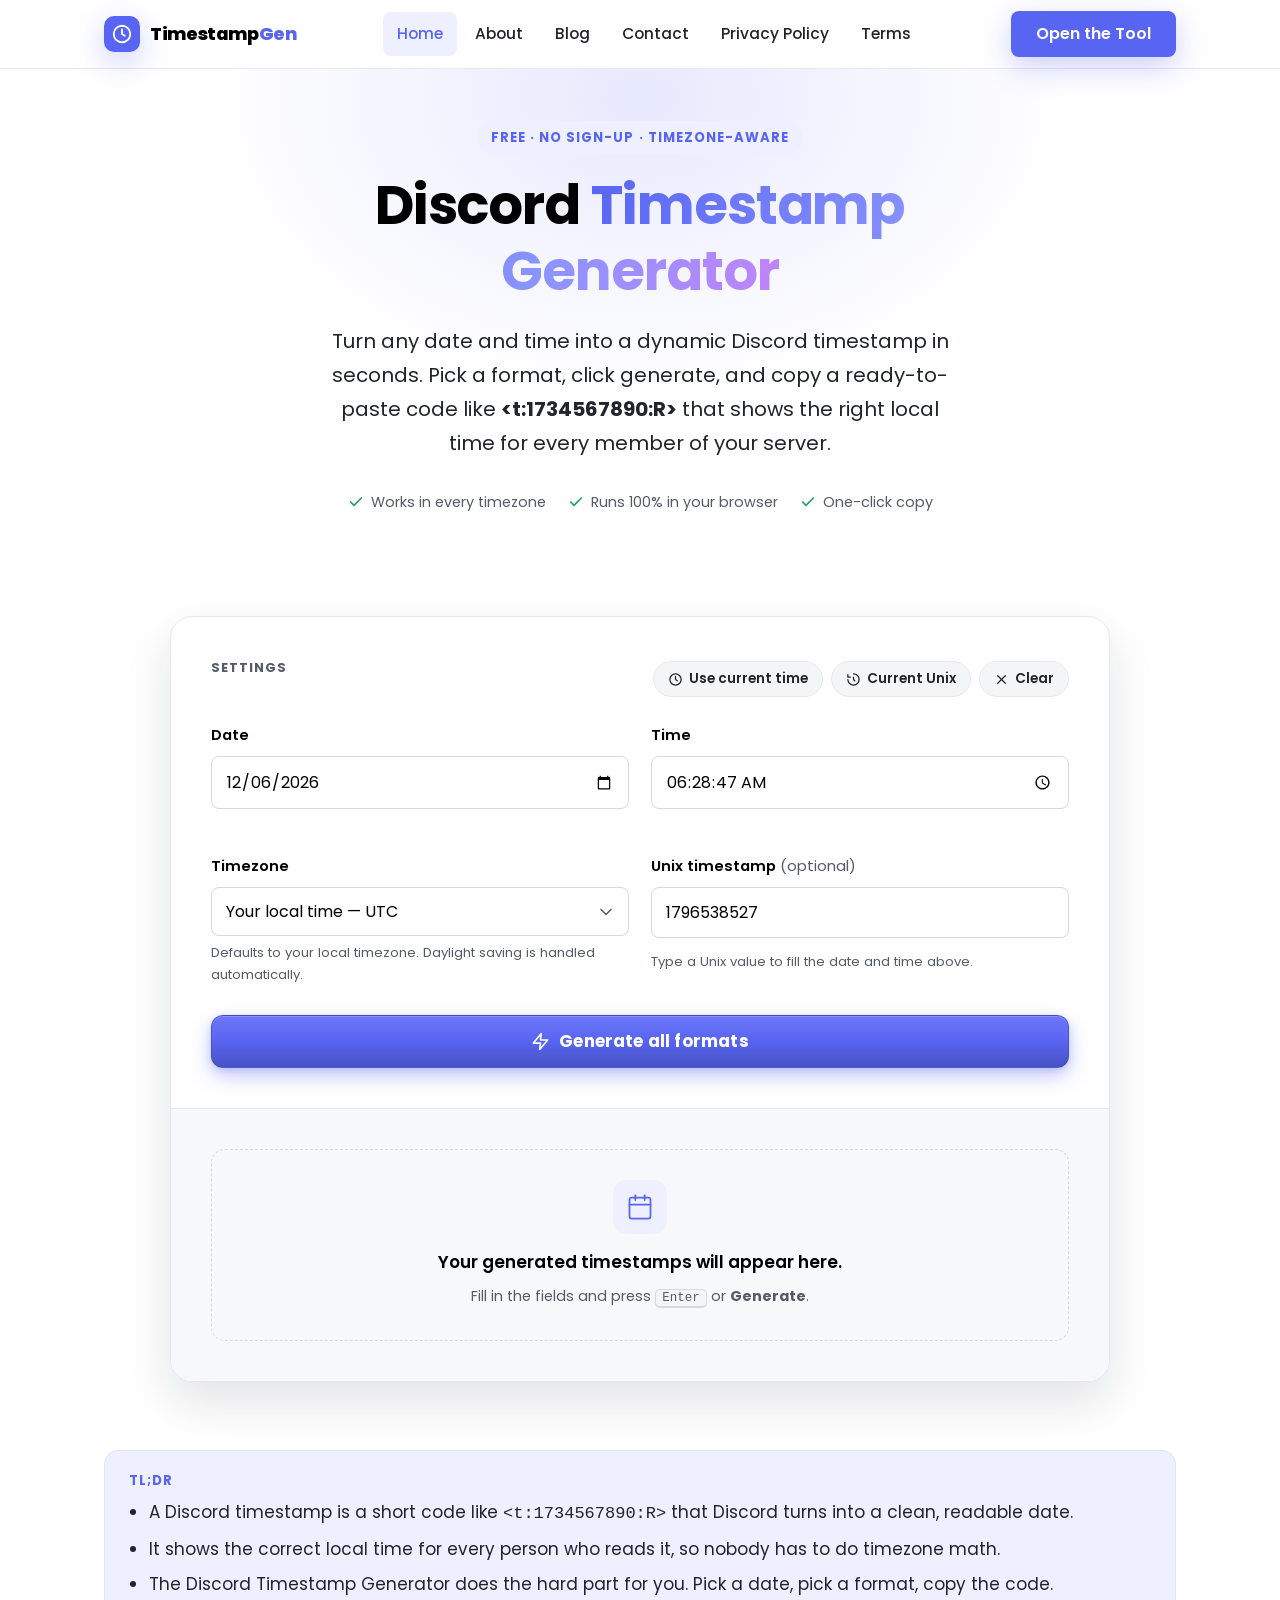
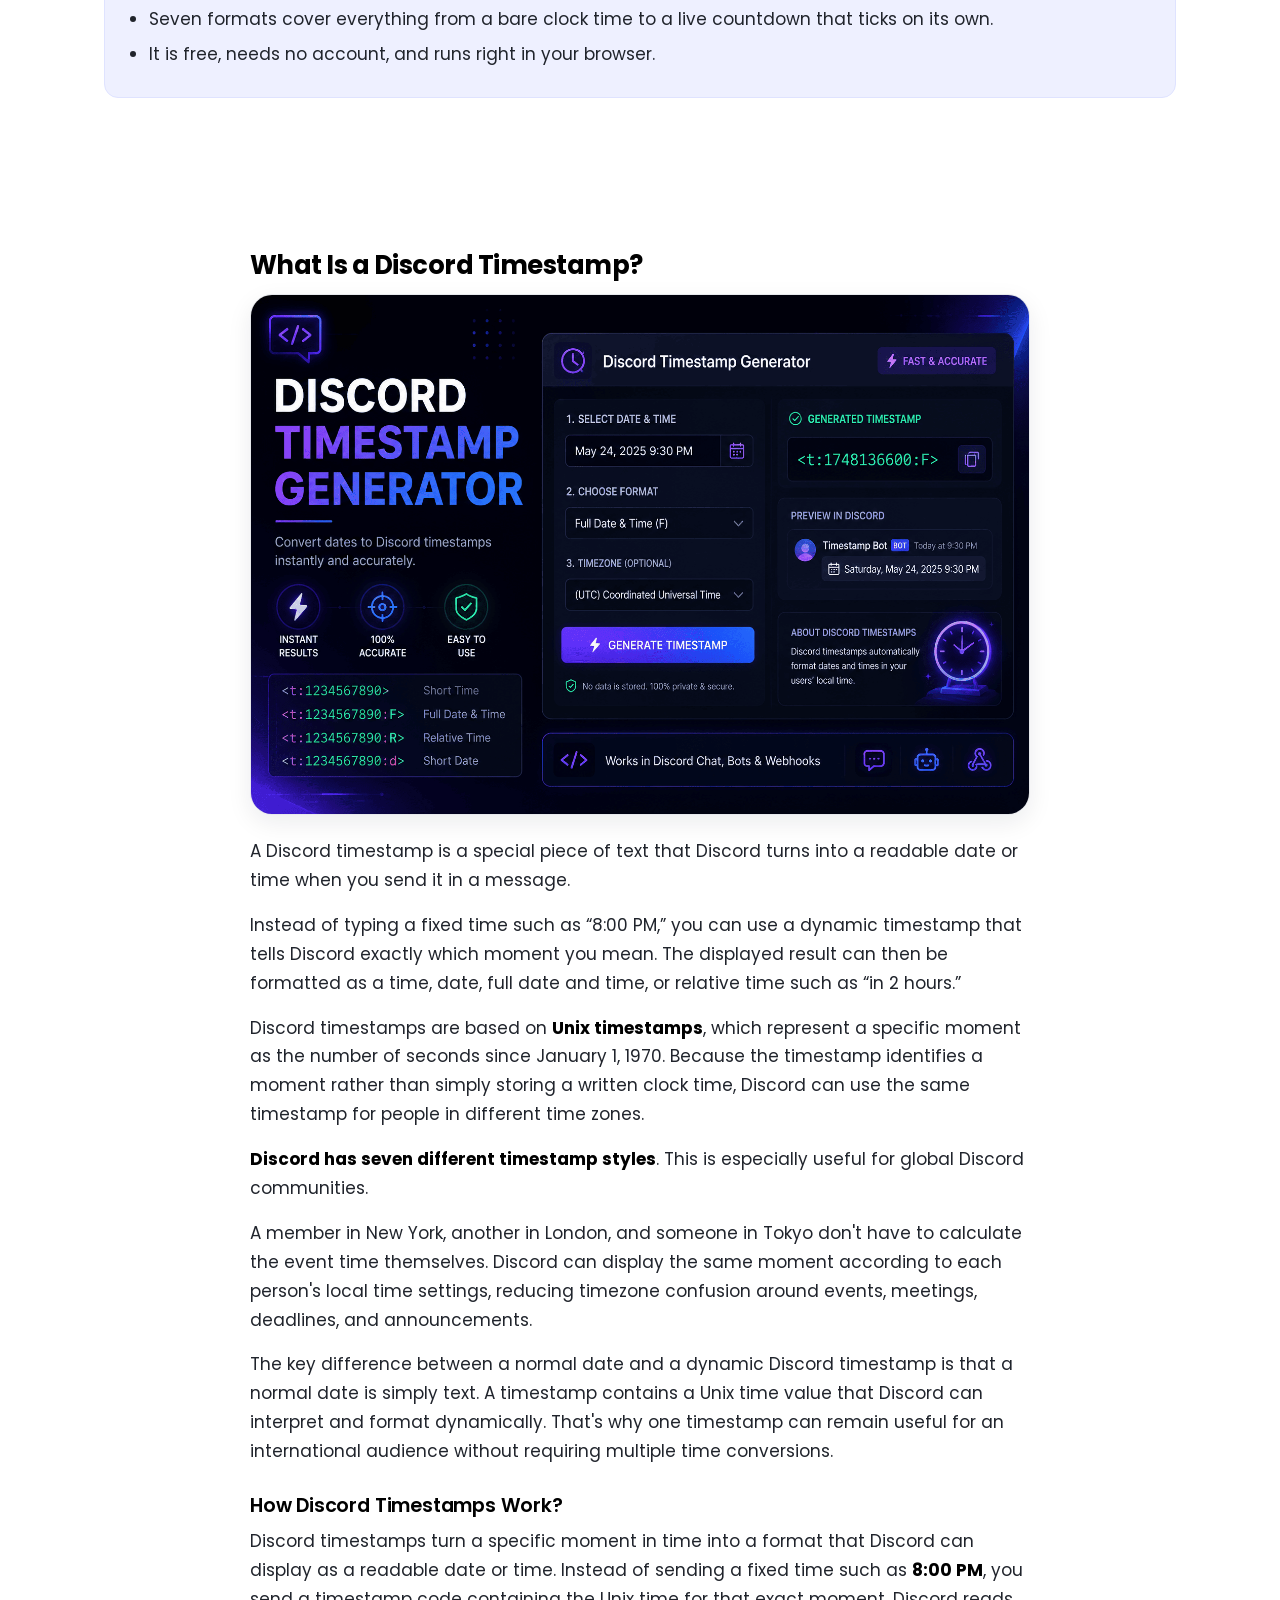
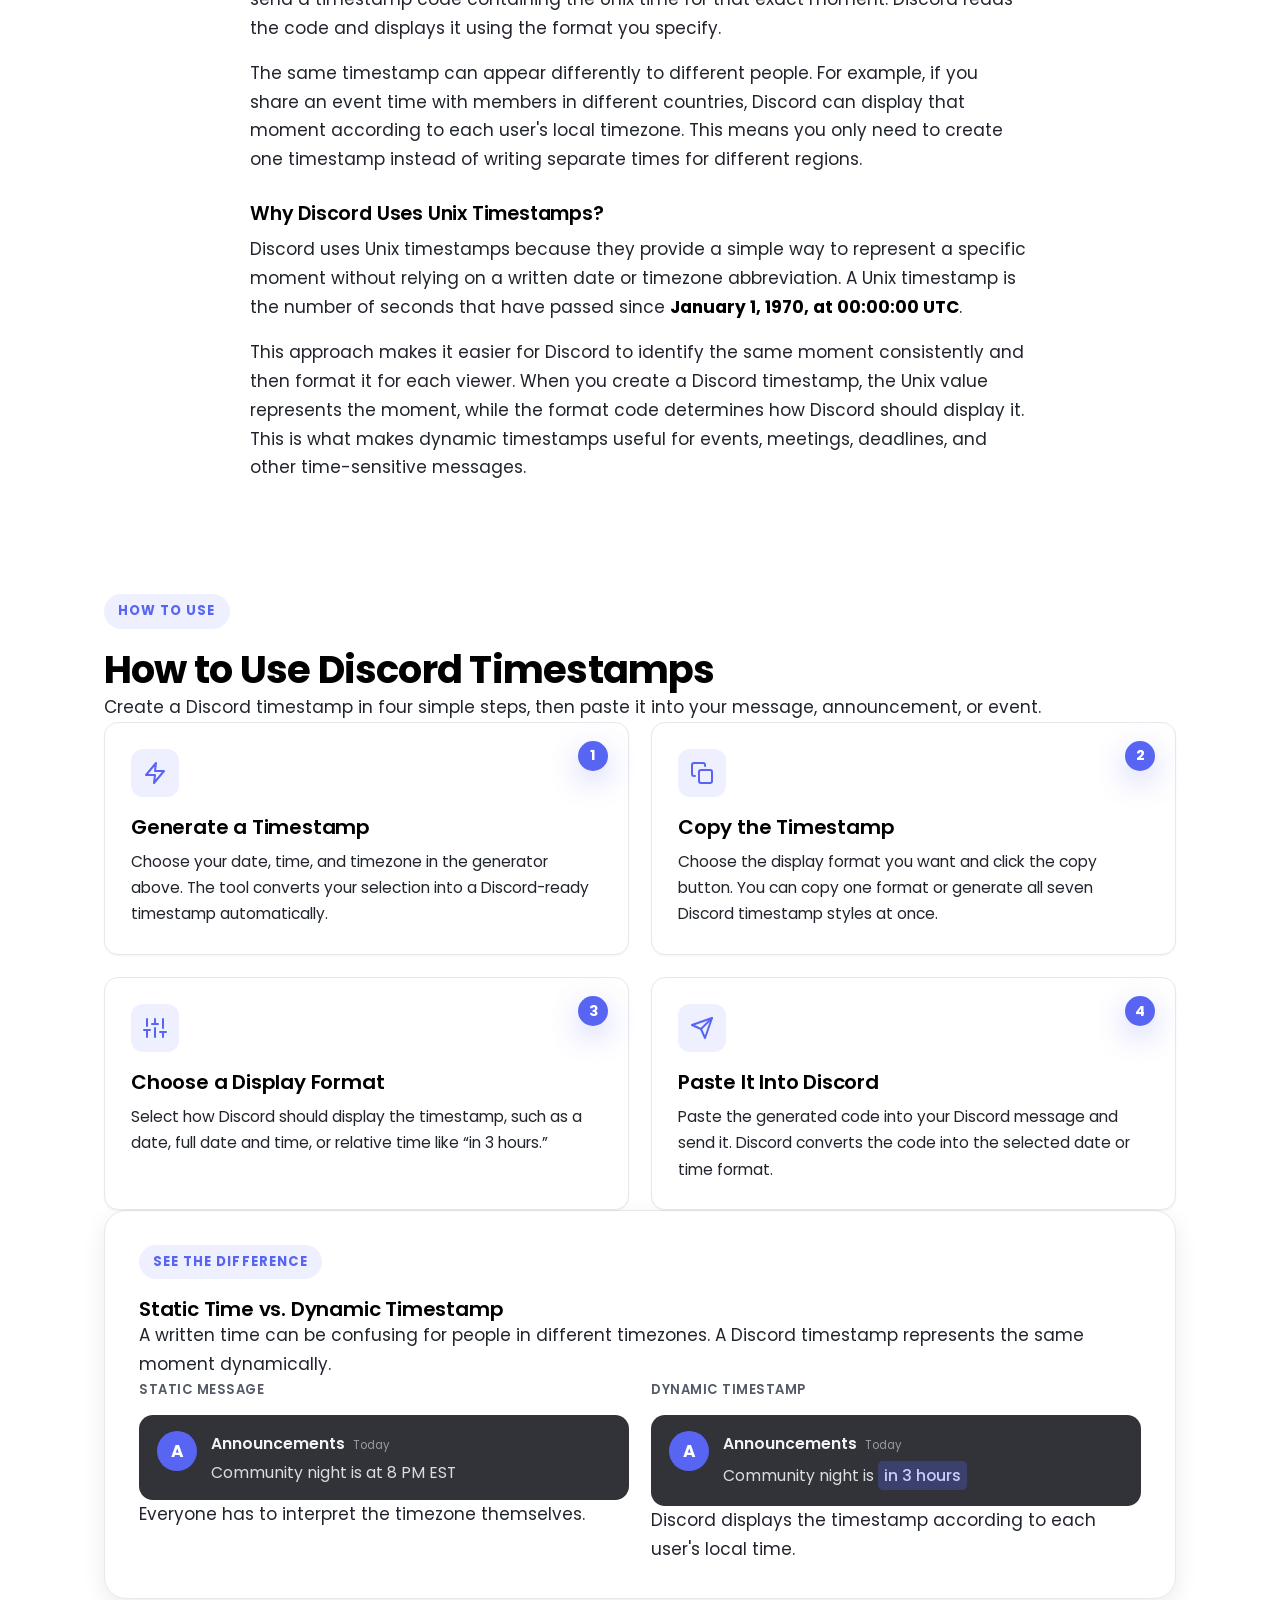
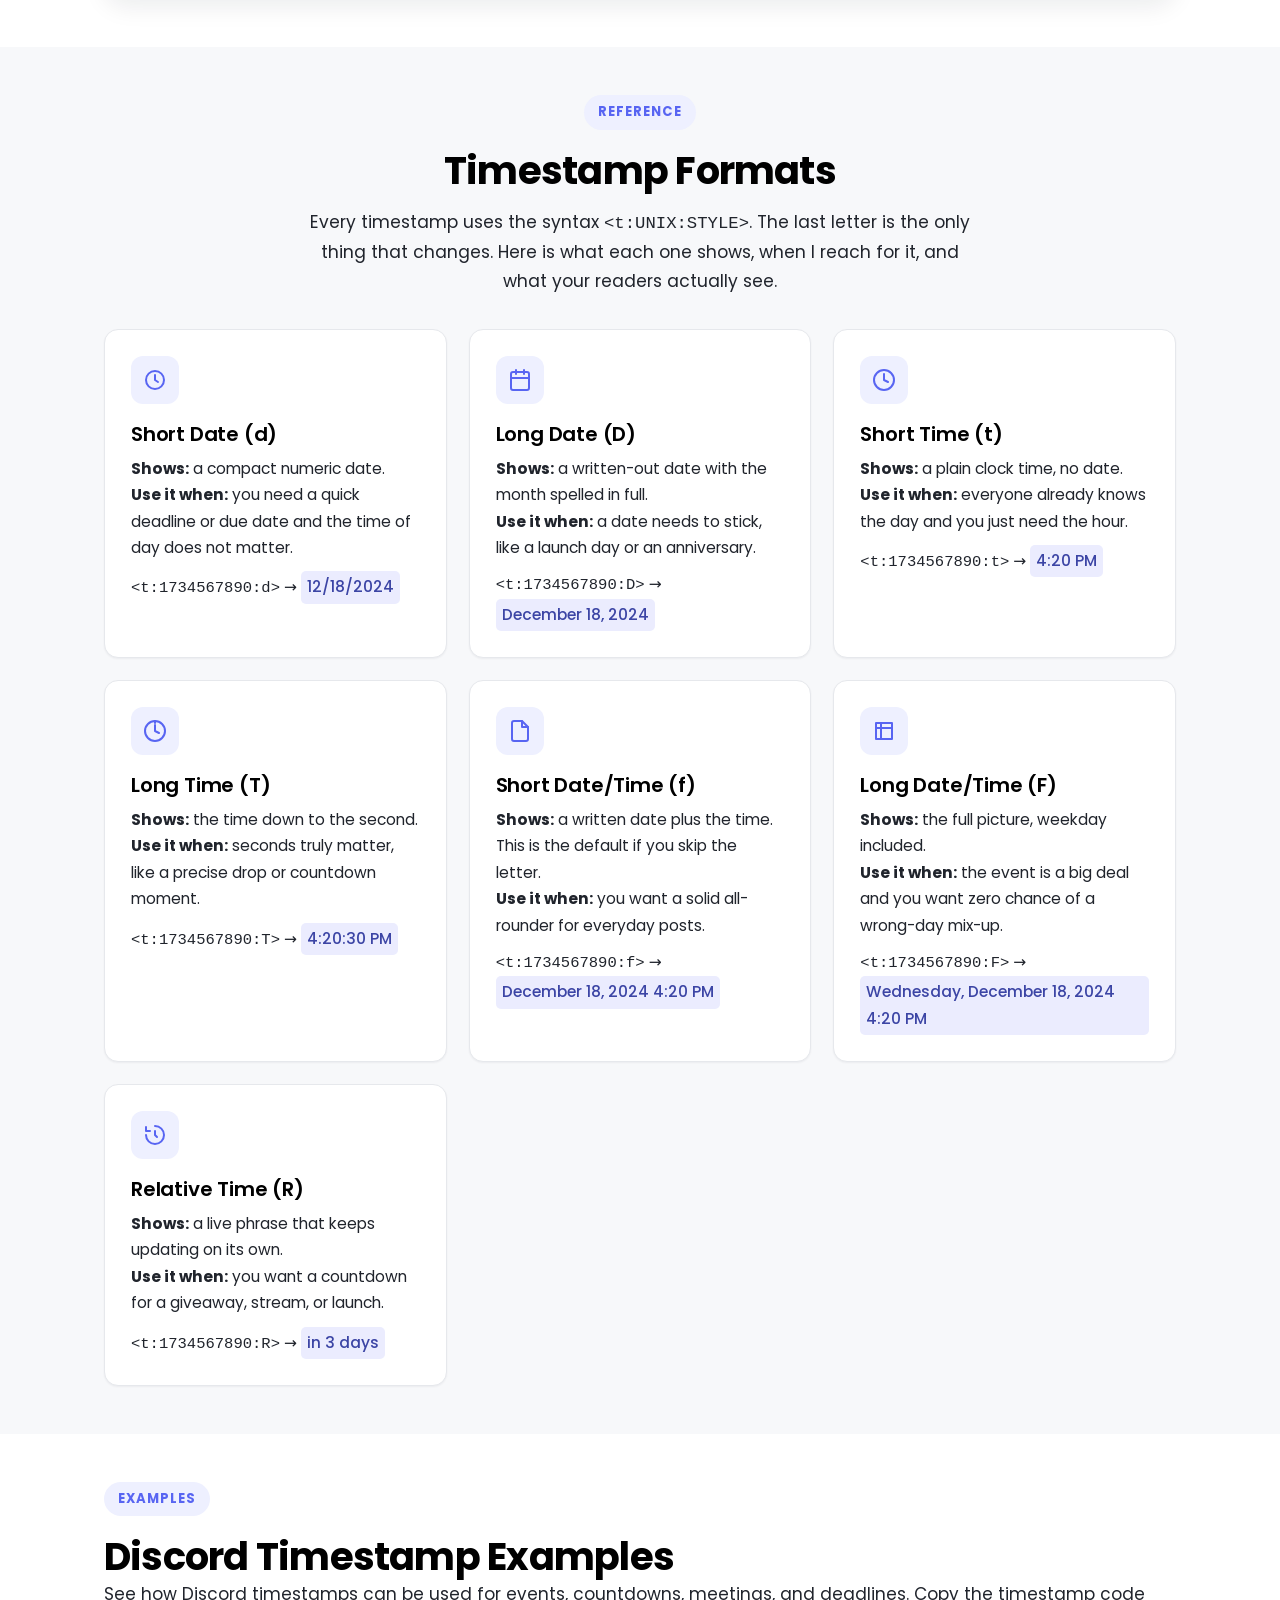
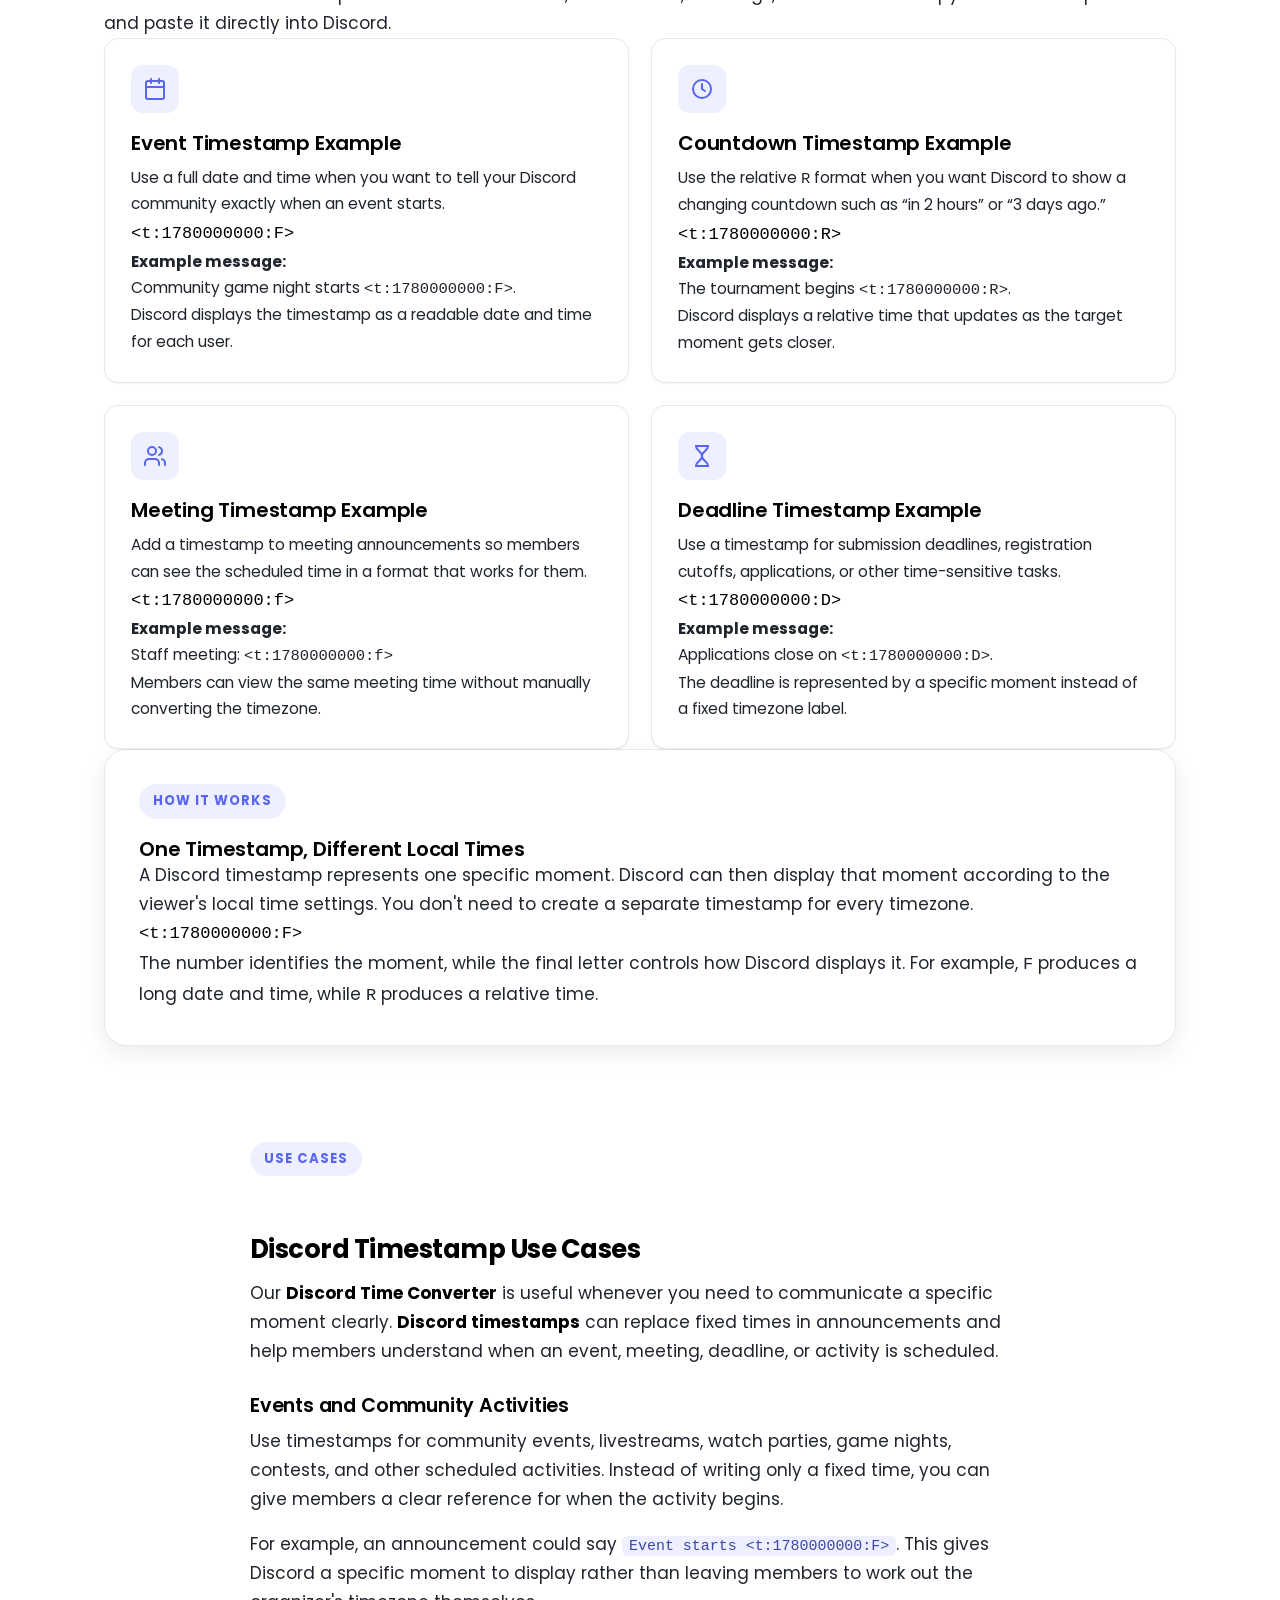
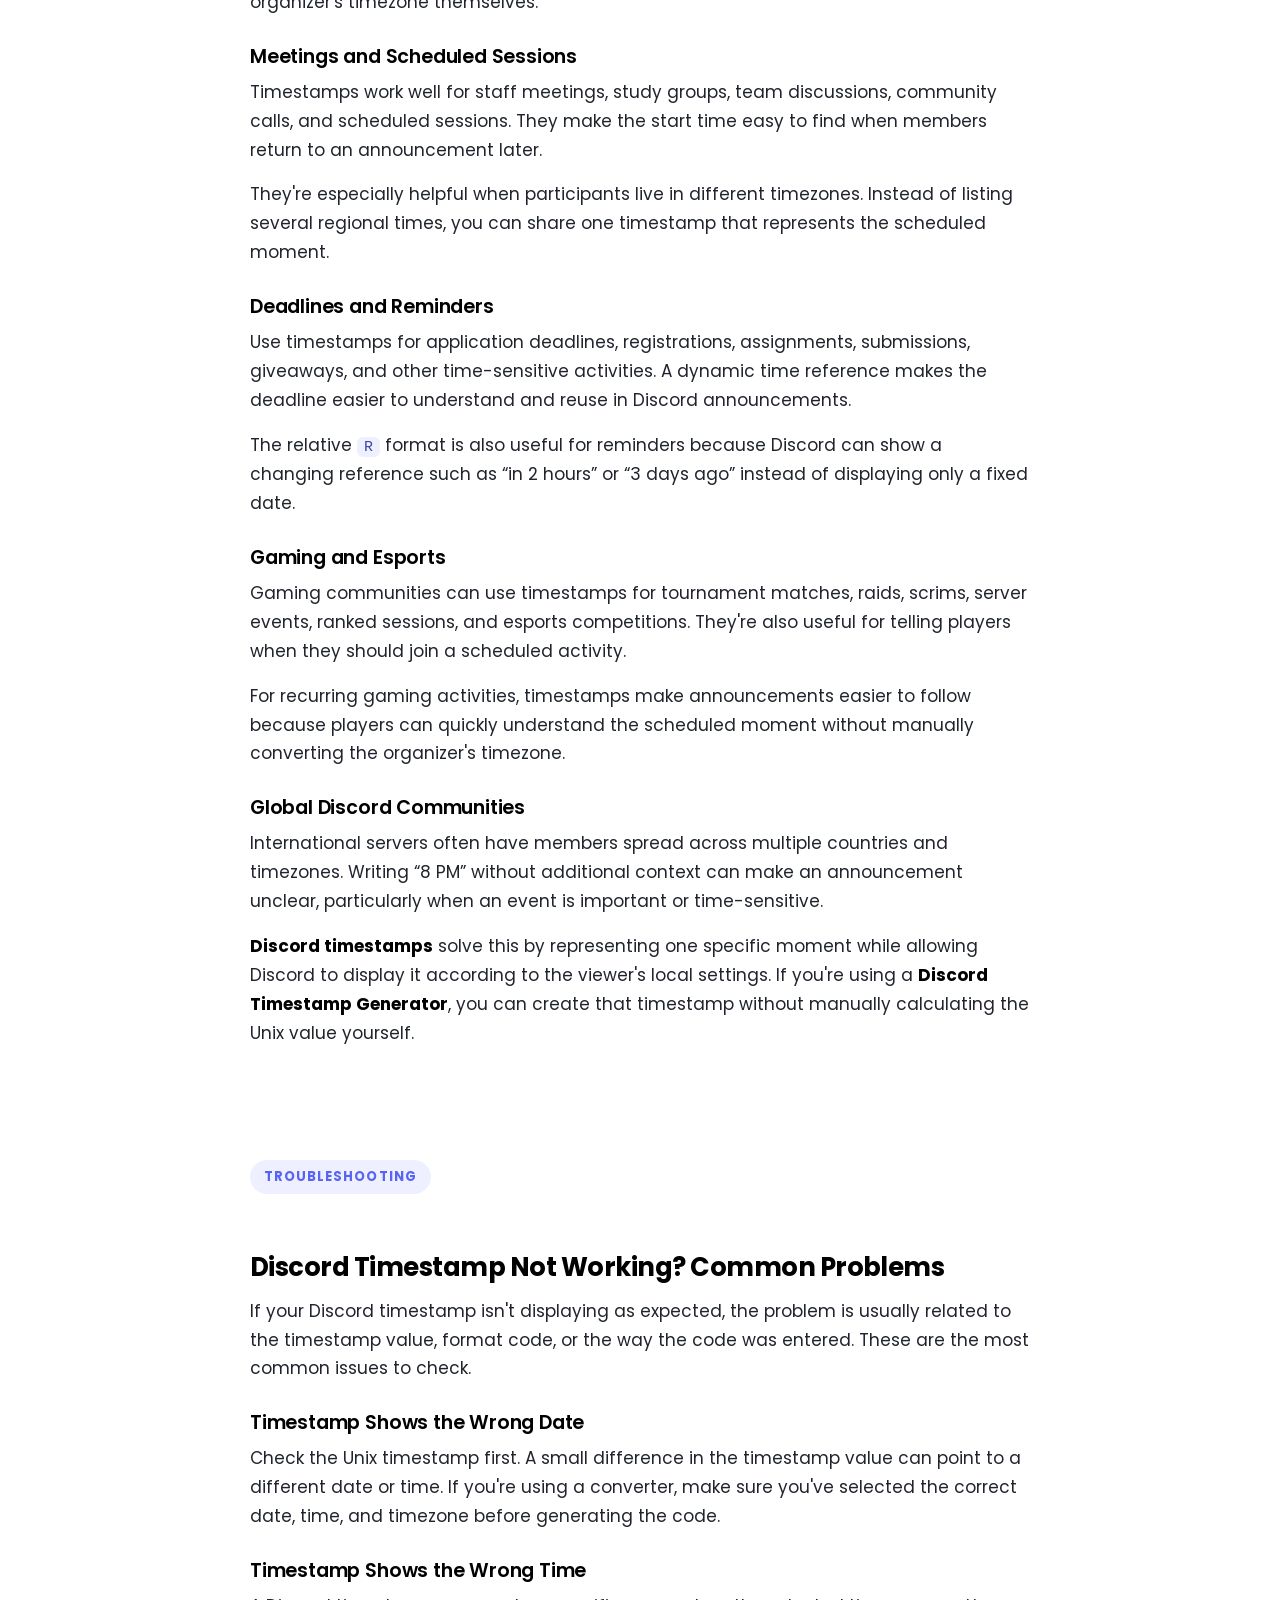
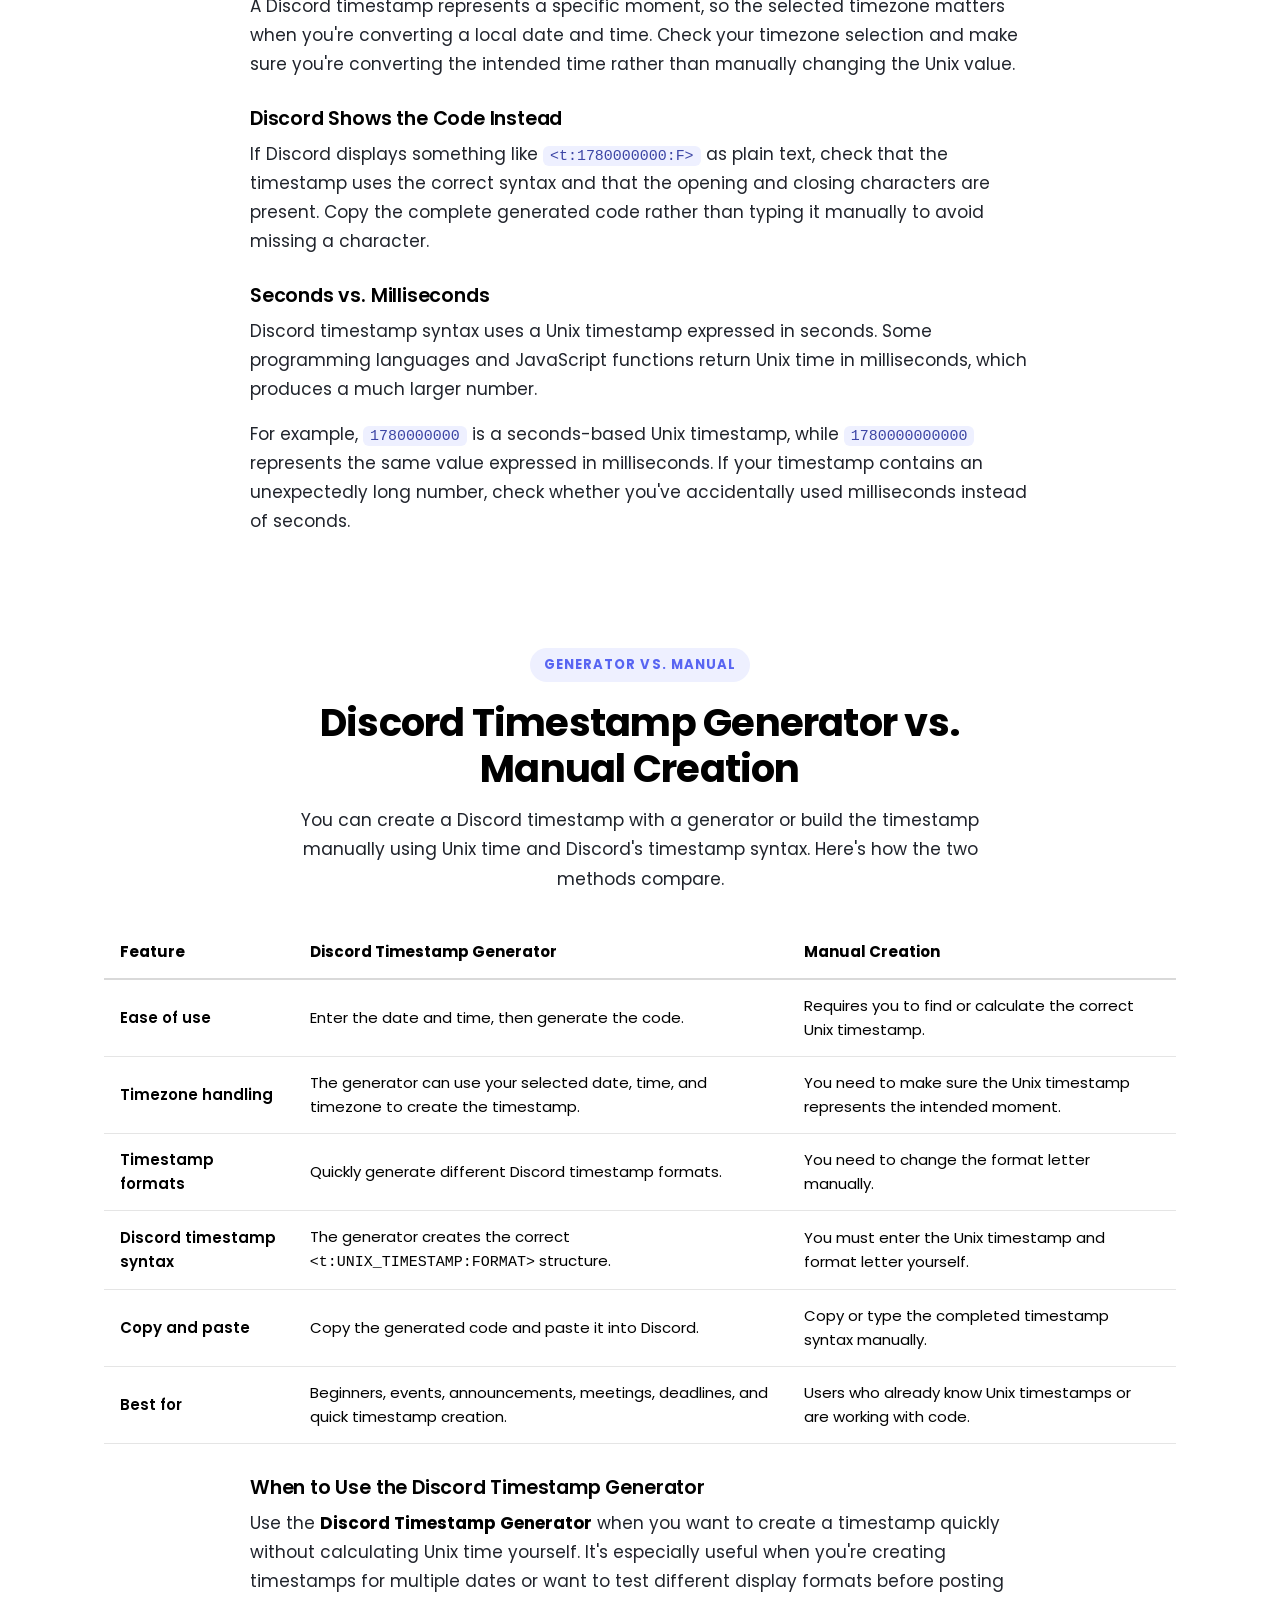
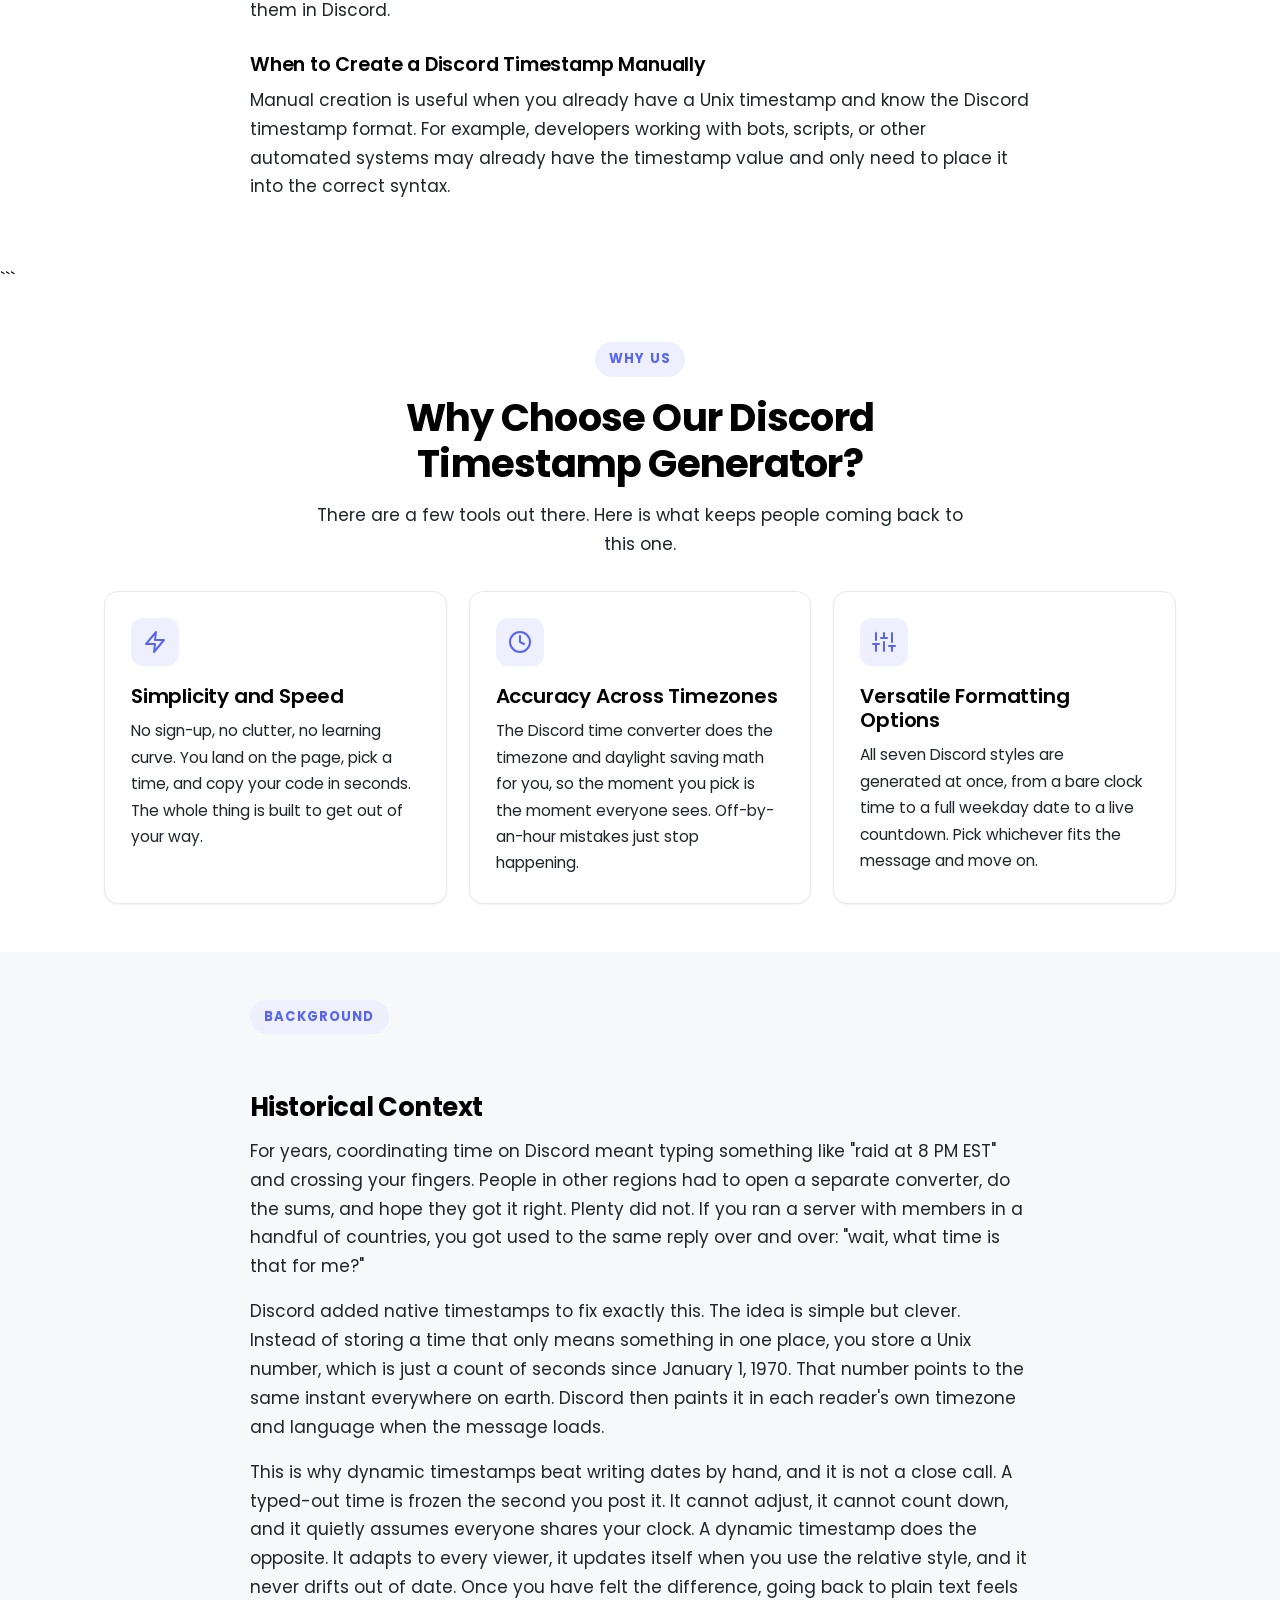
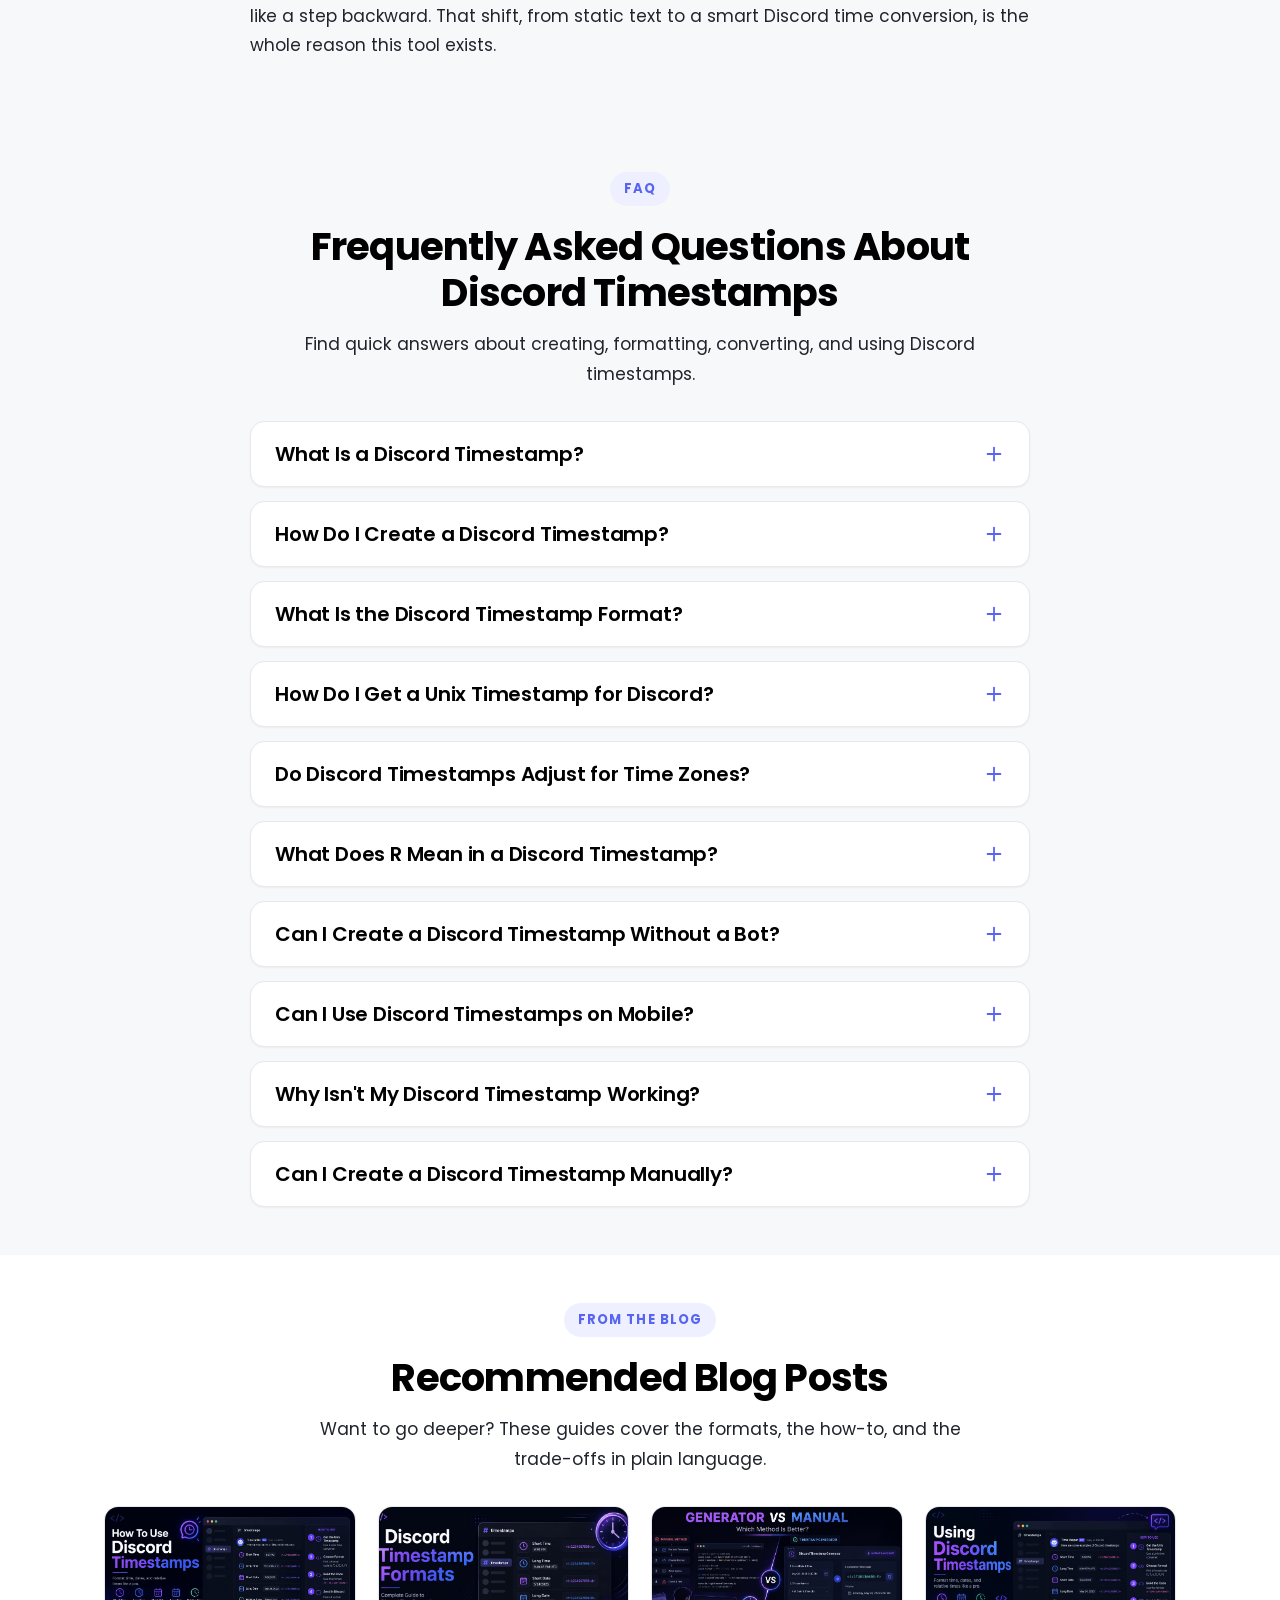
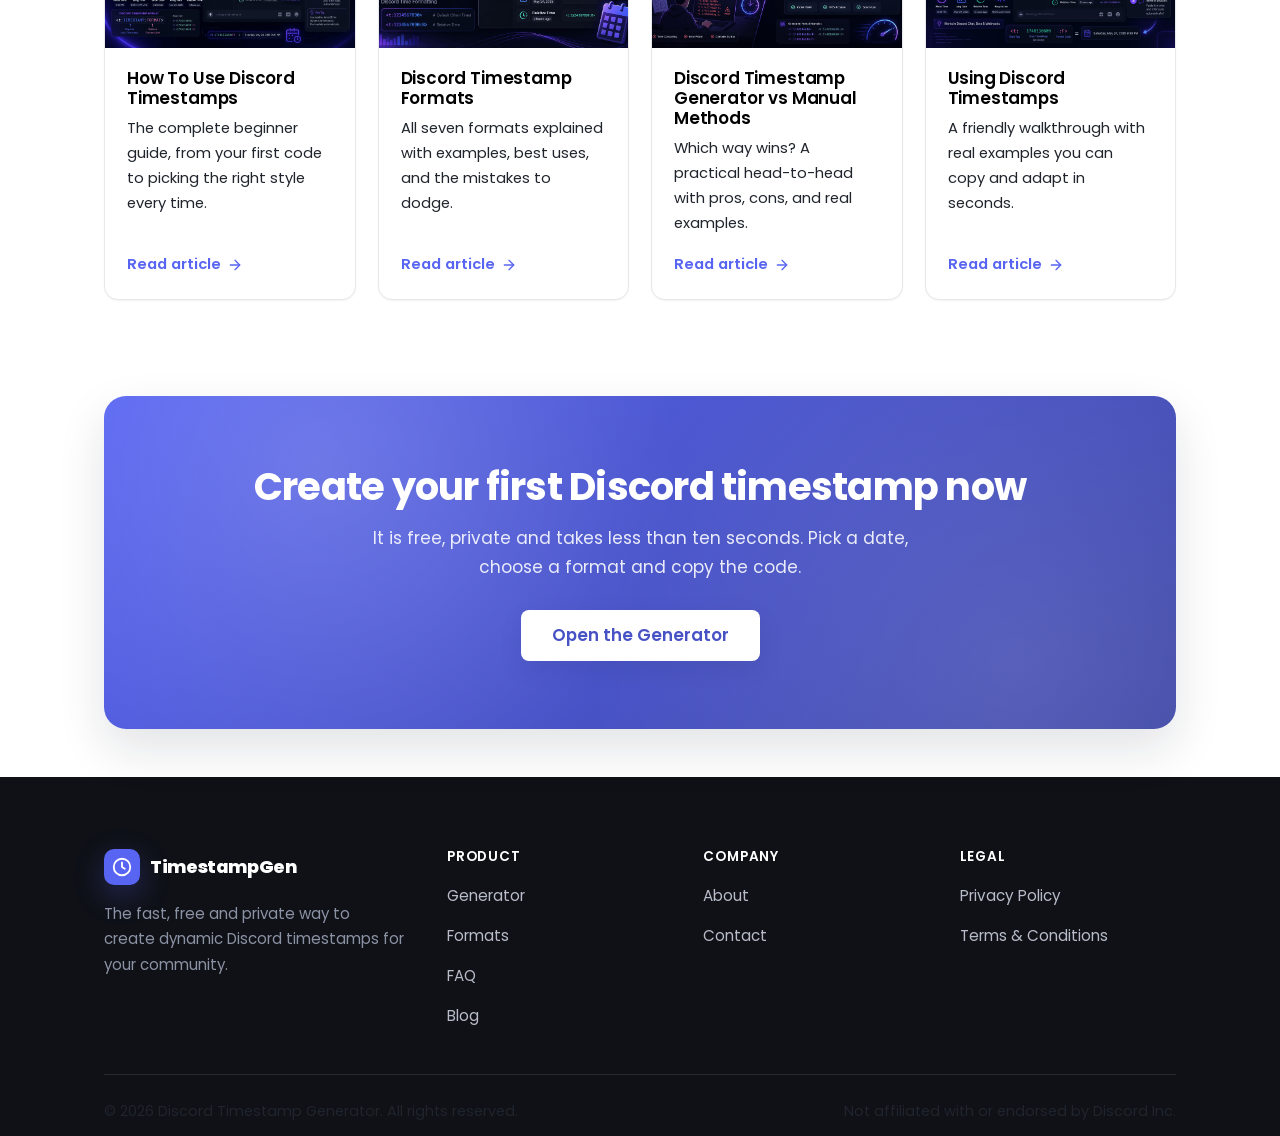
==== commit 2a698df3: "Update index.html" ====
--- a/index.html
+++ b/index.html
@@ -1030,7 +1030,6 @@
   </div>
 </section>
 
-```html id="q7m2px"
 <!-- ============================ GENERATOR VS MANUAL ============================ -->
 <section class="section" aria-labelledby="generator-vs-manual-title">
   <div class="container">
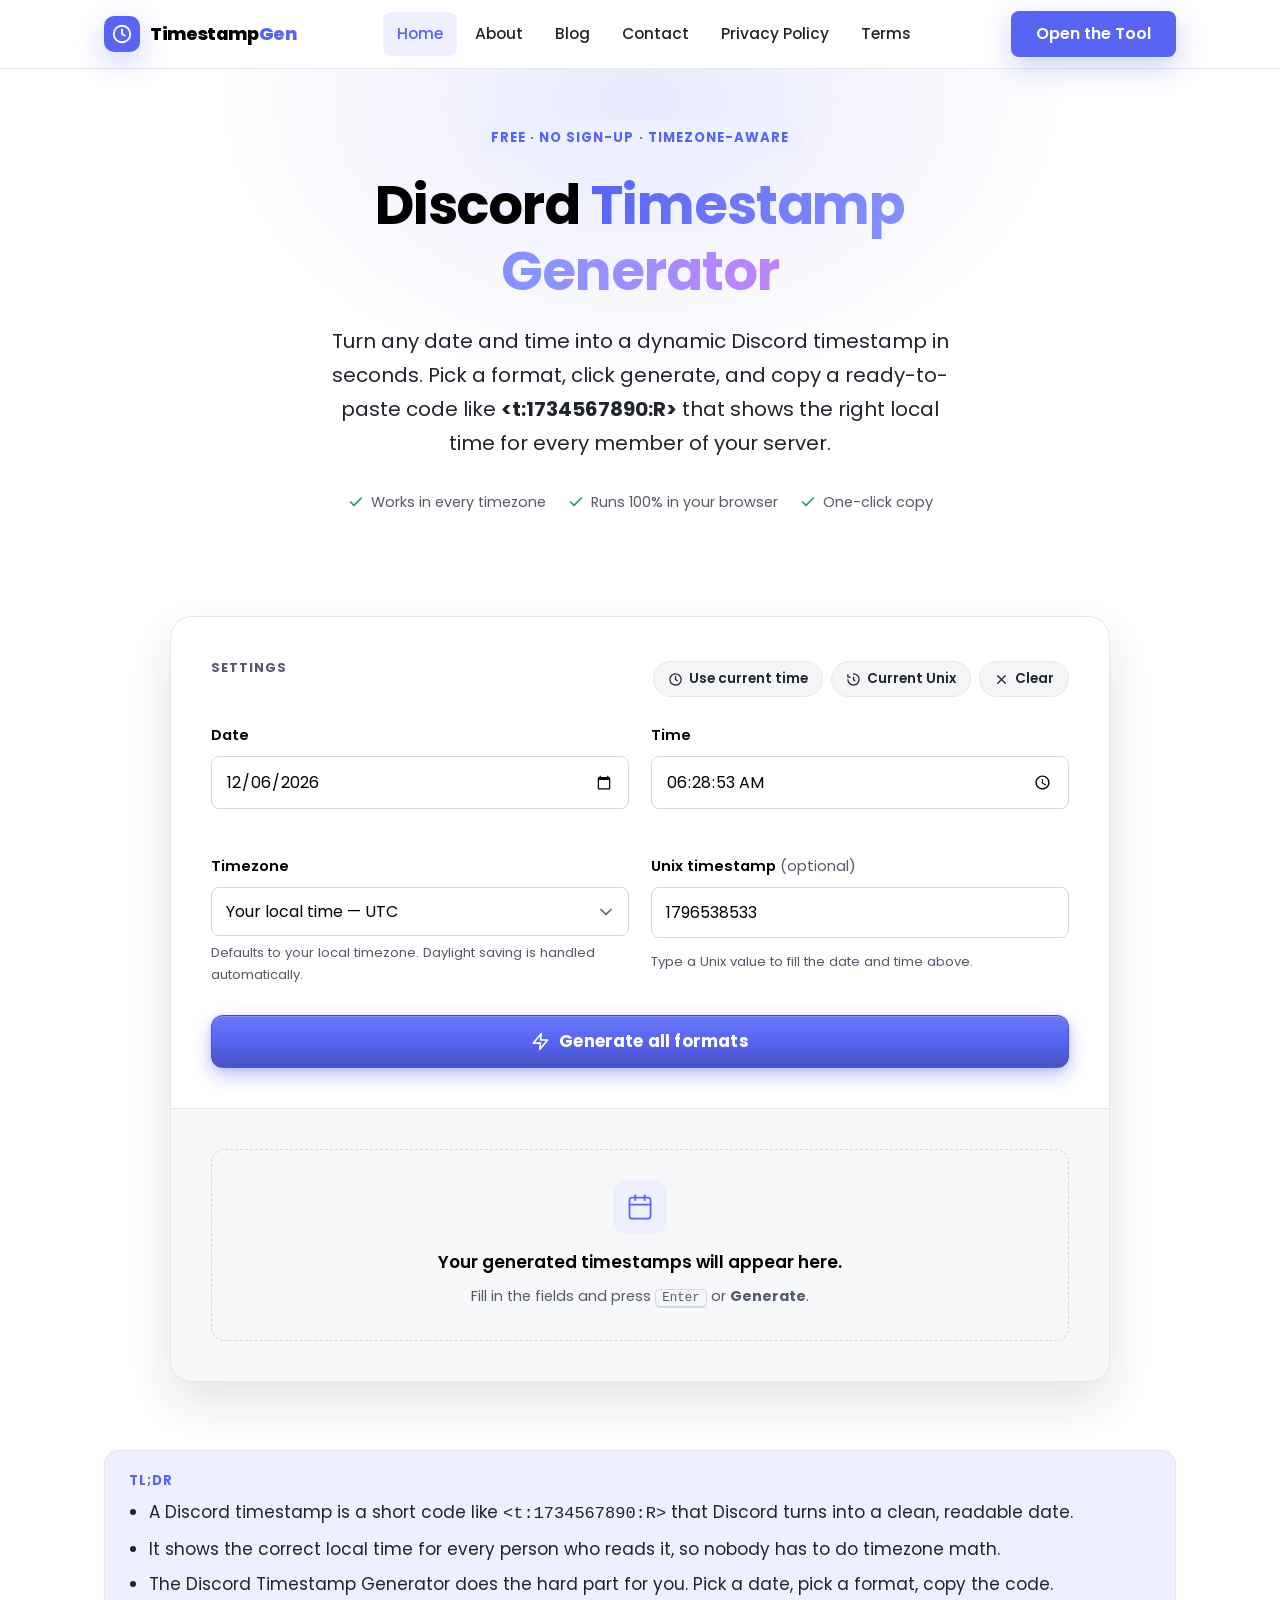
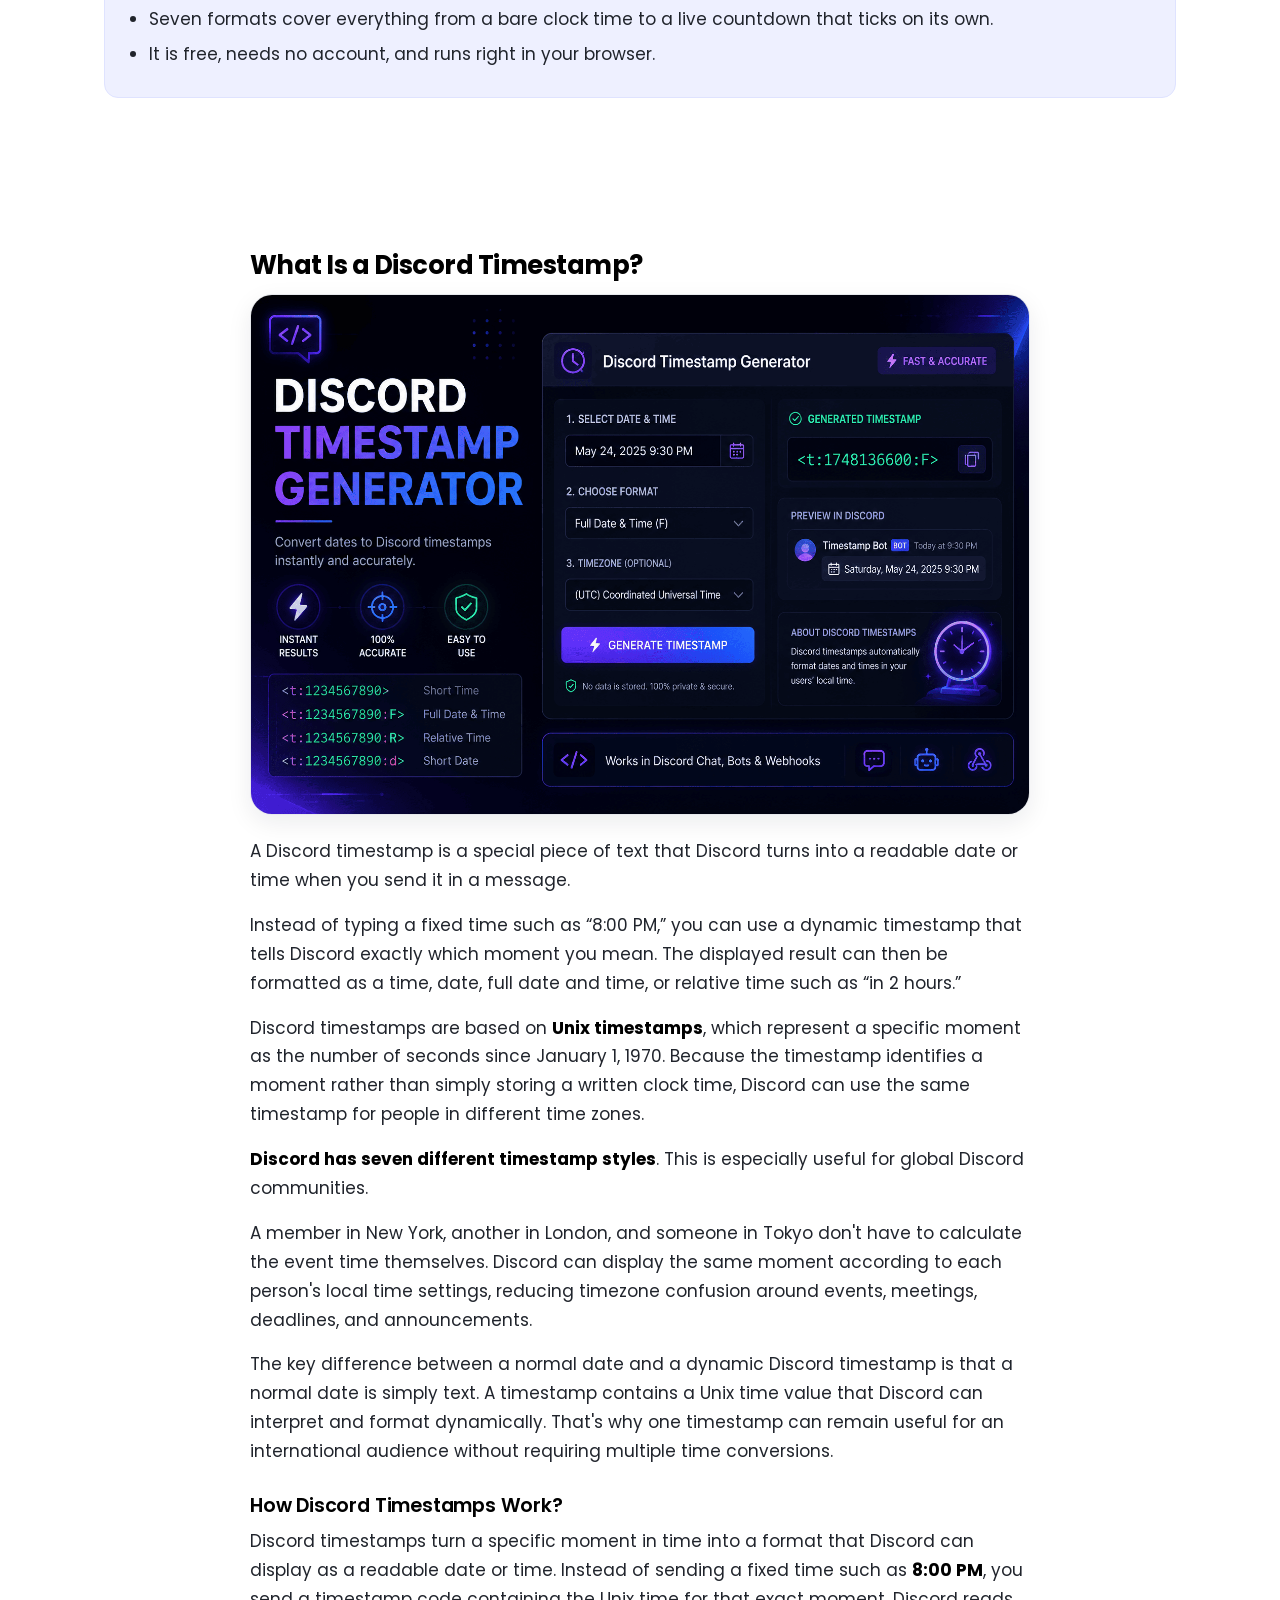
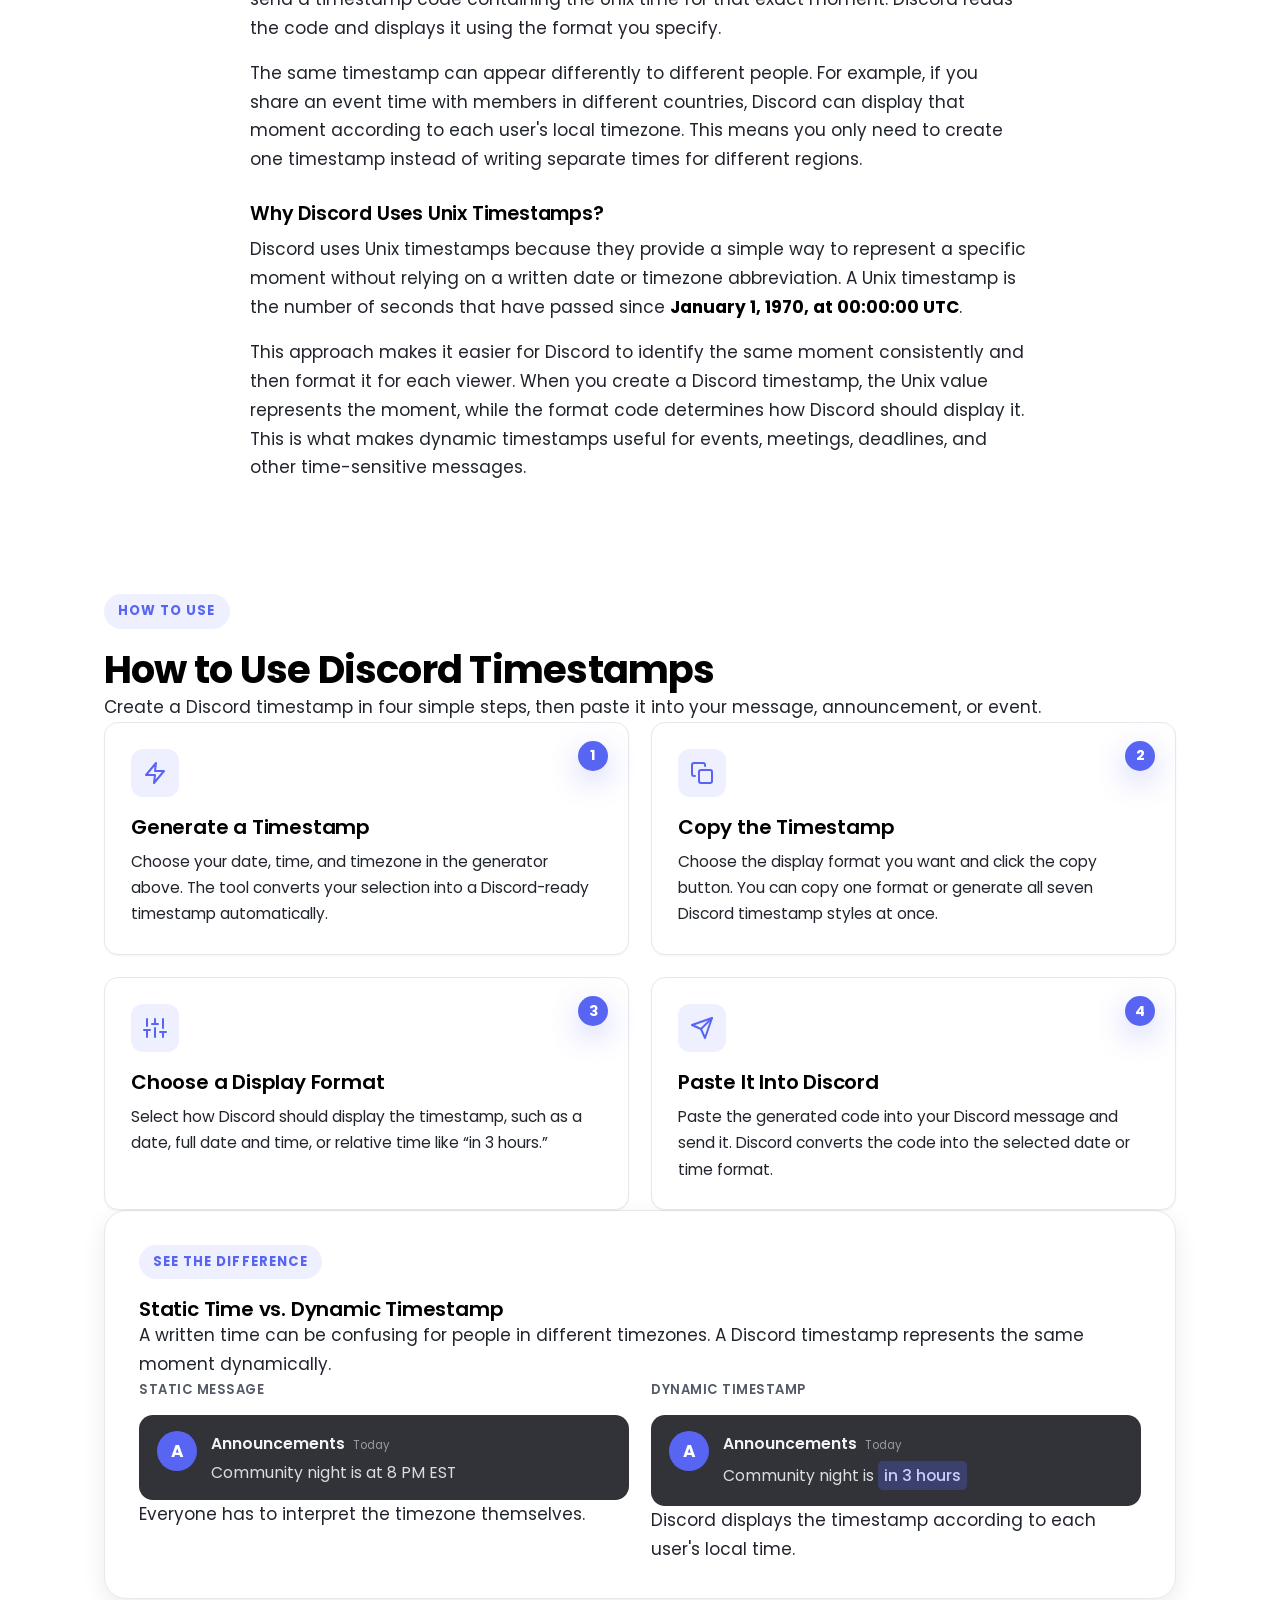
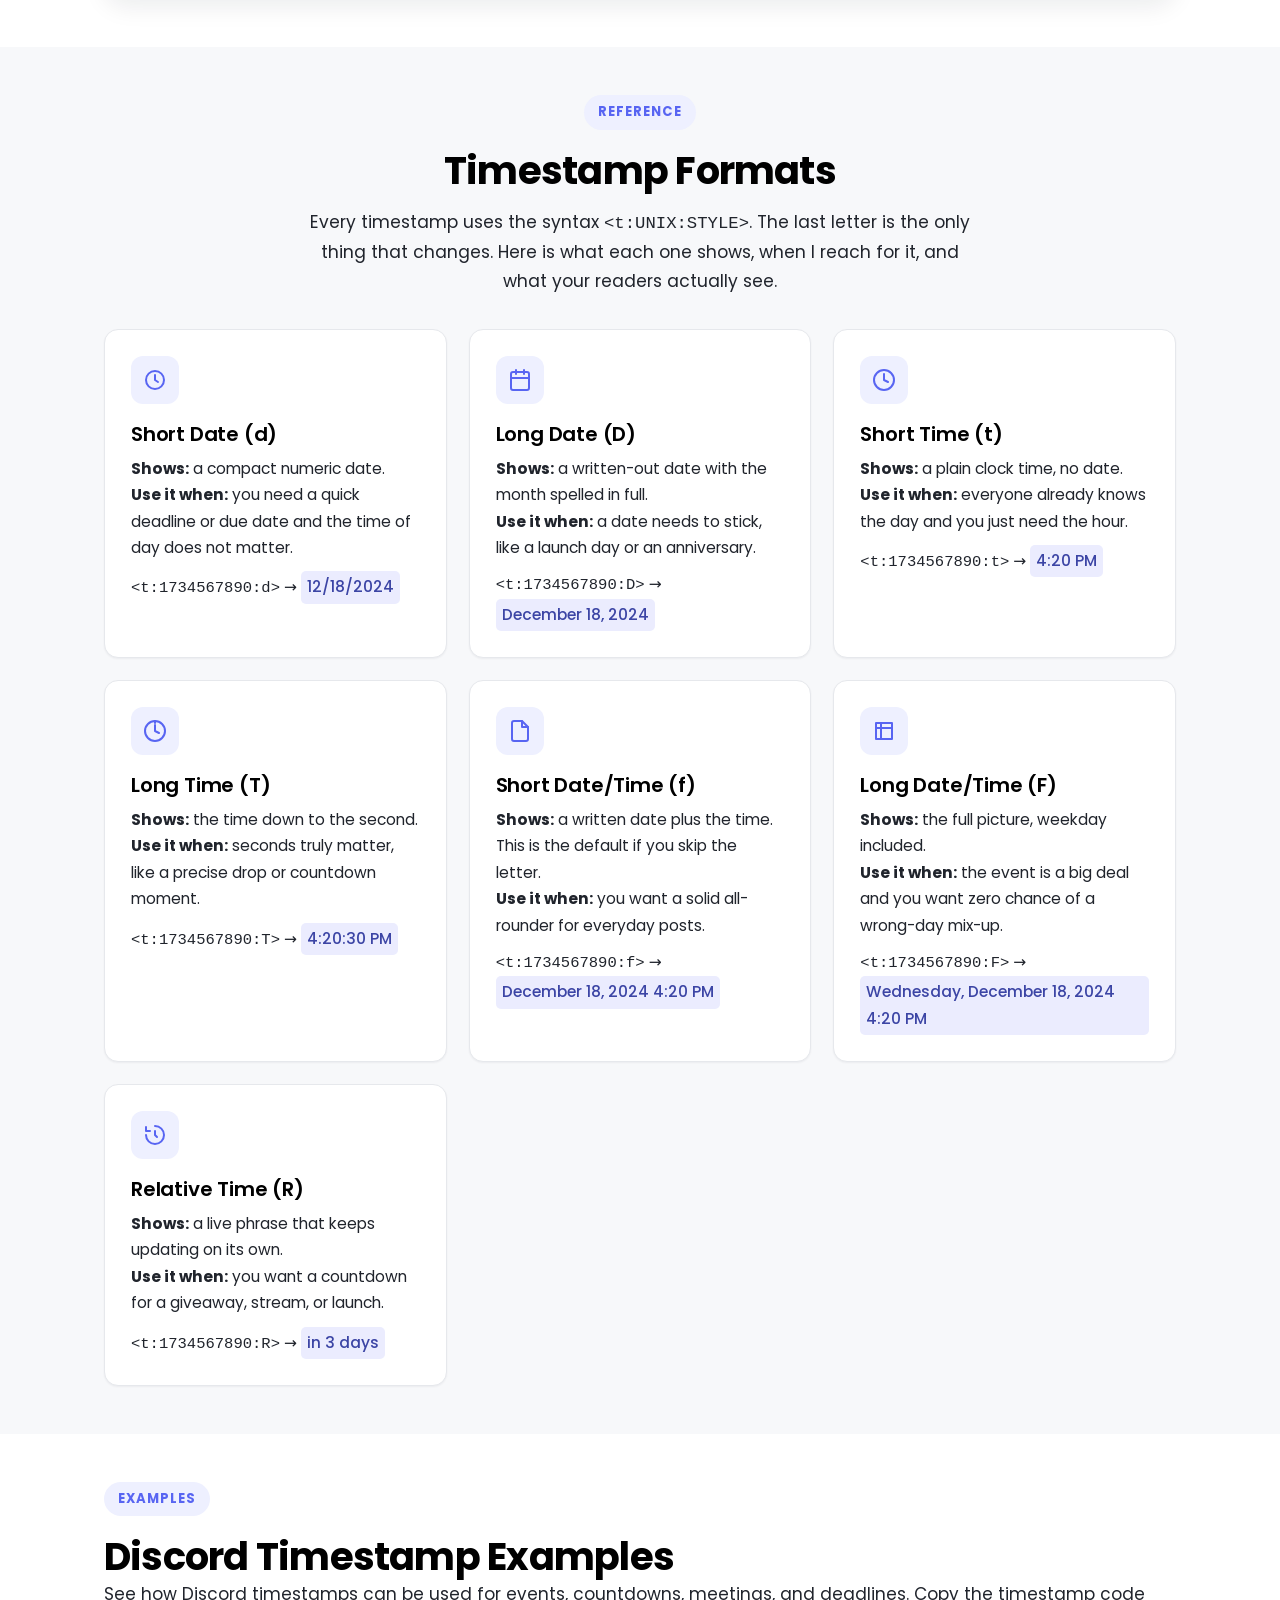
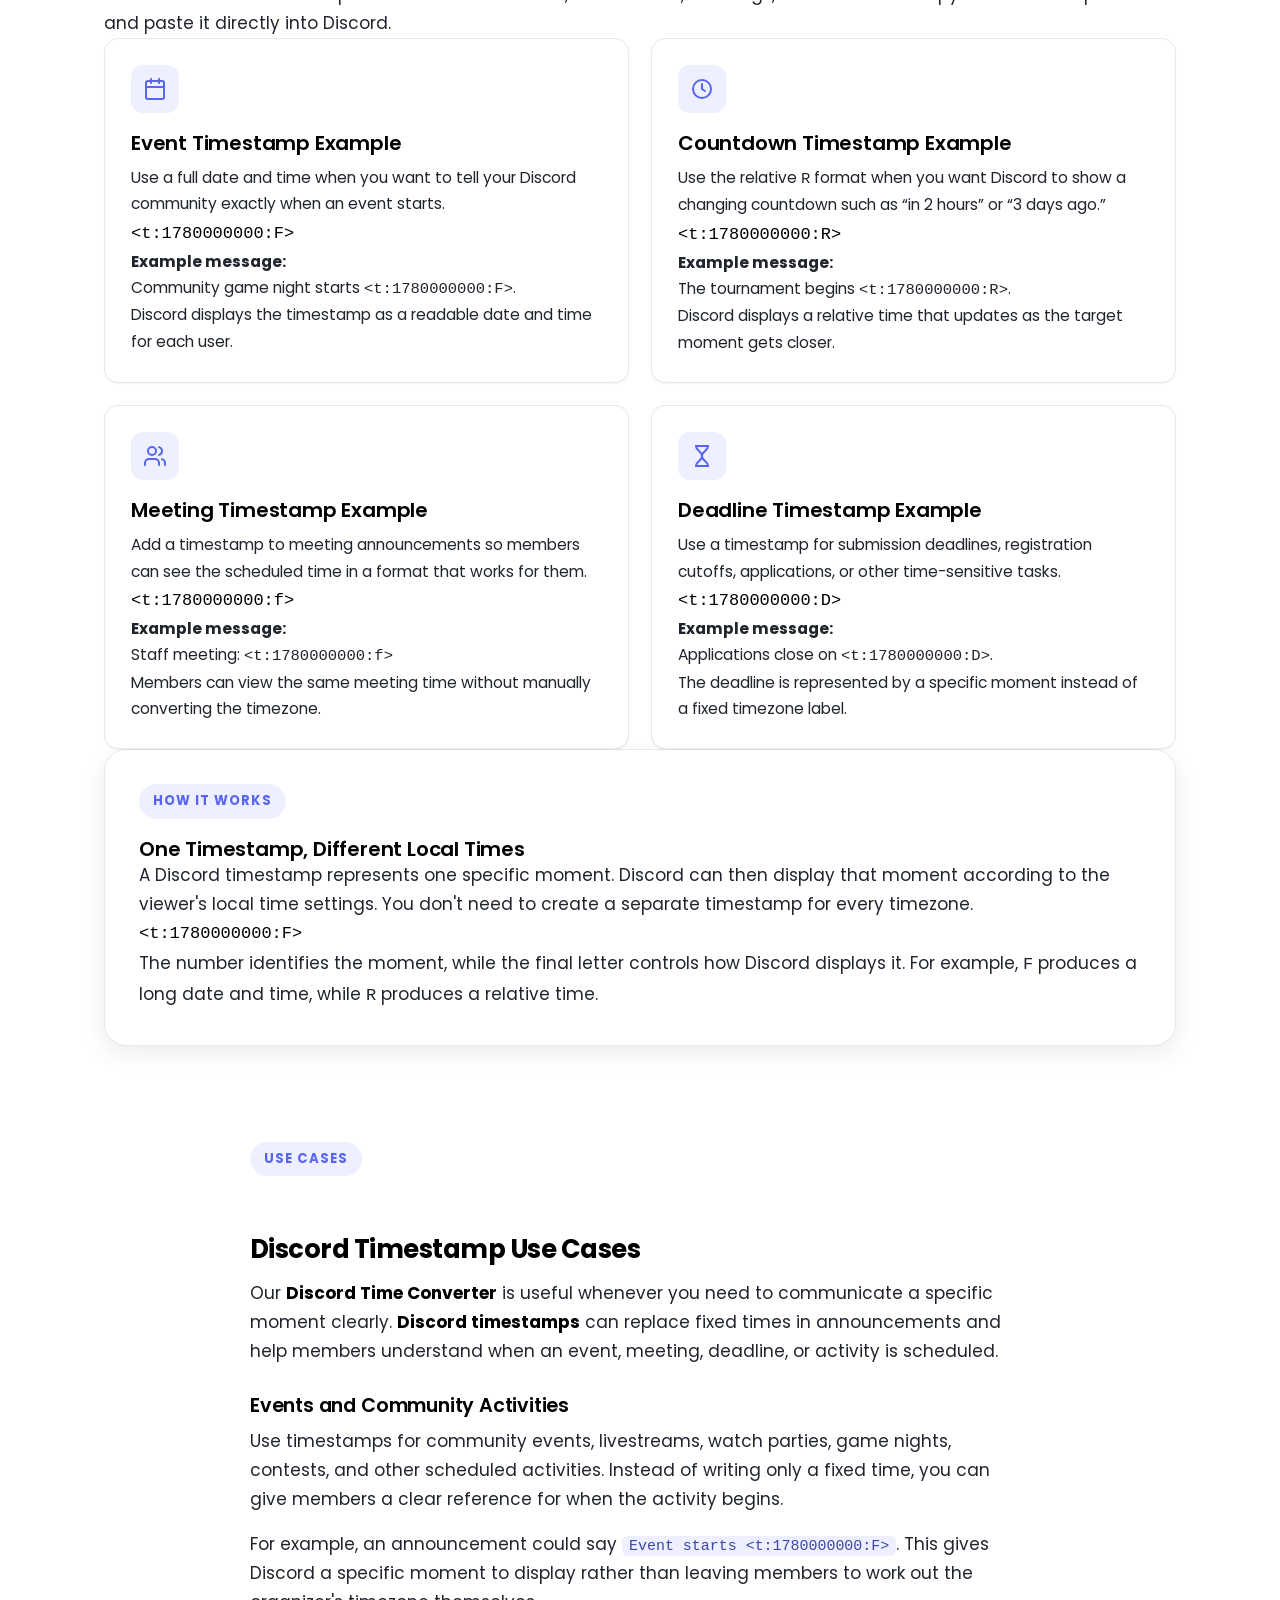
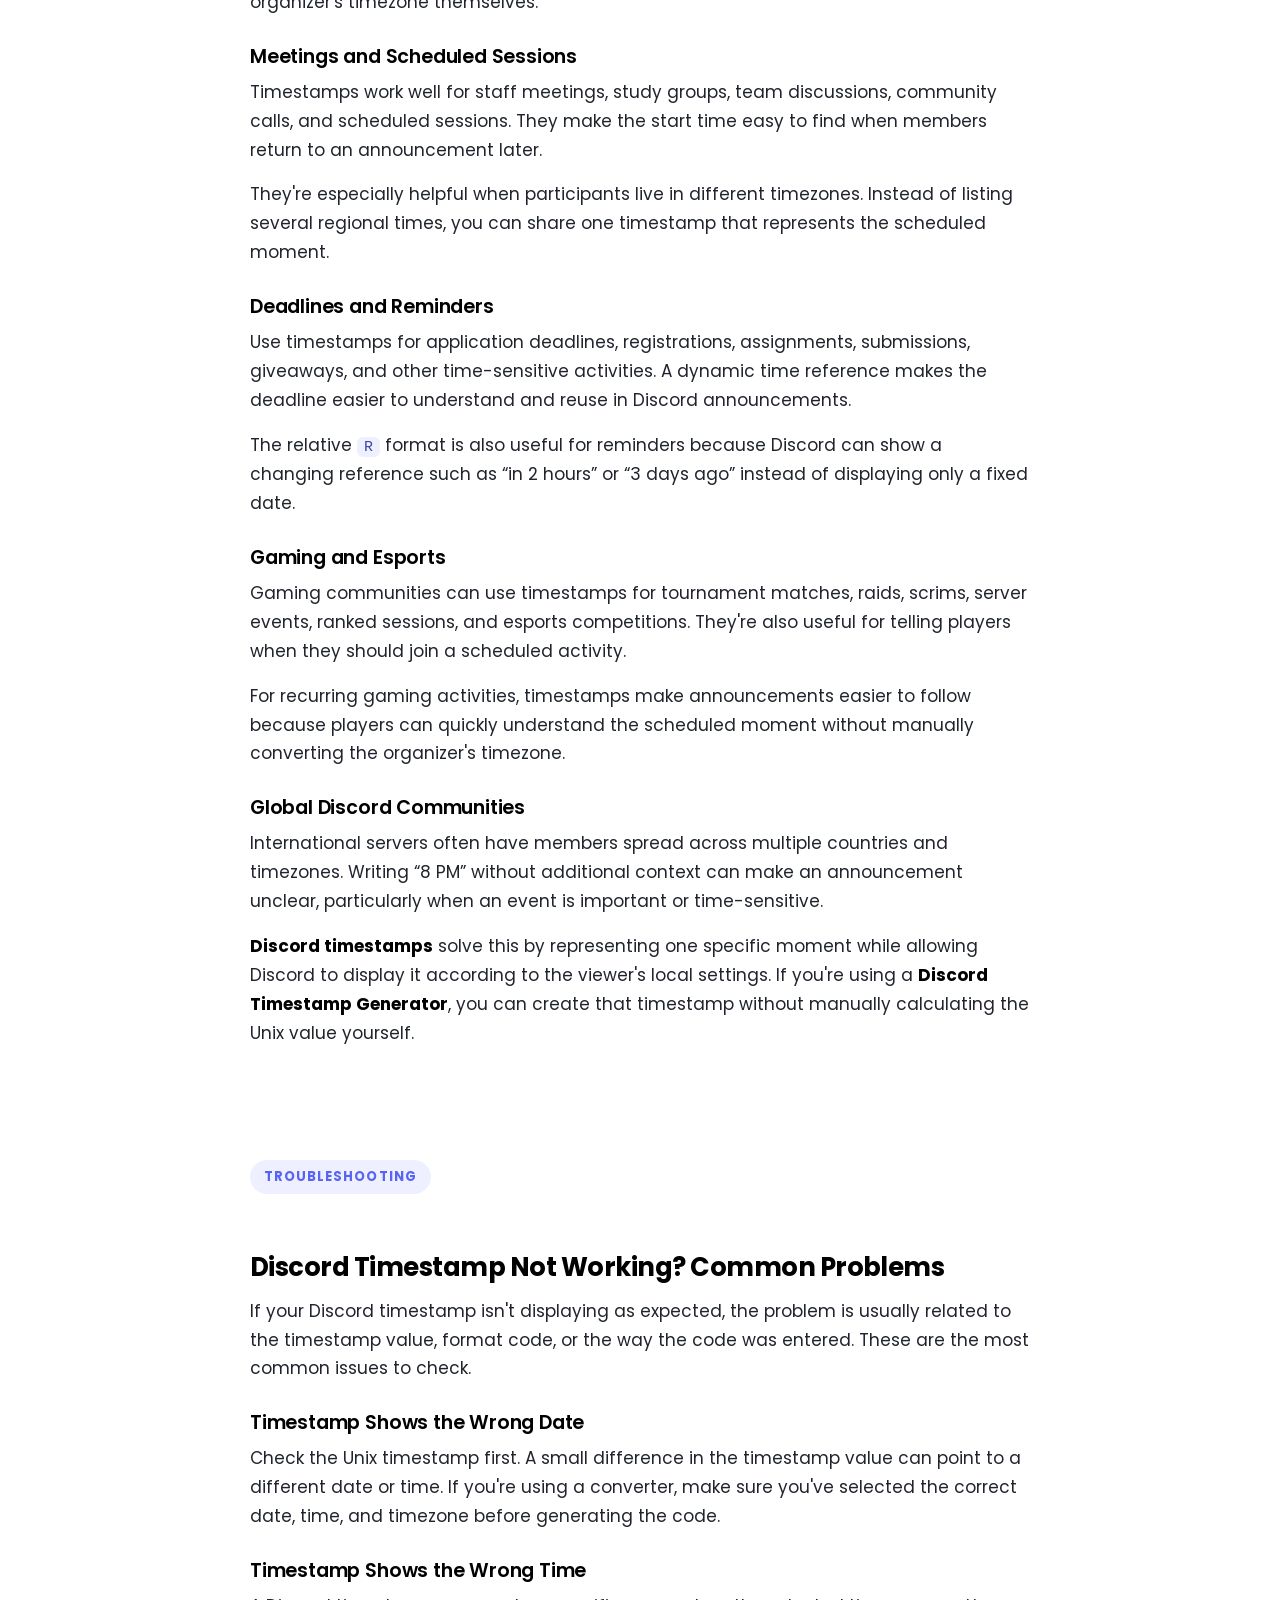
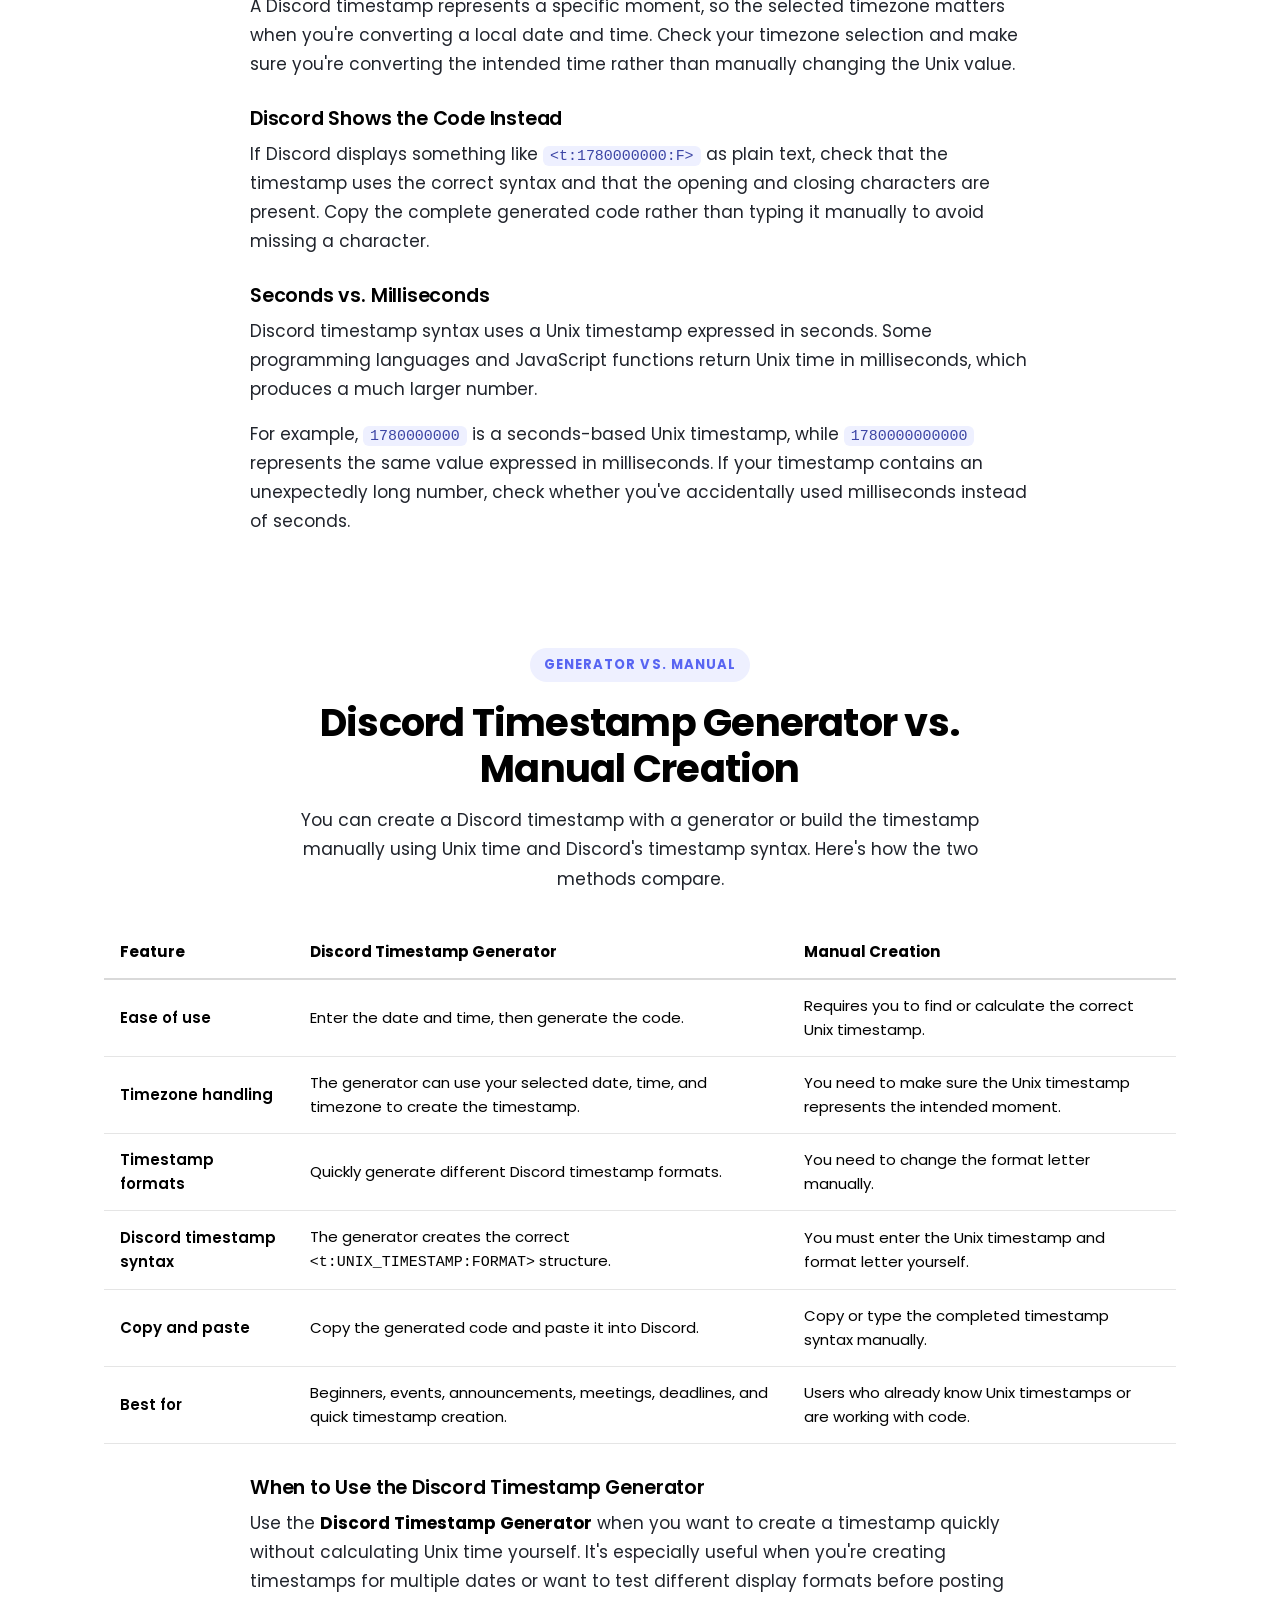
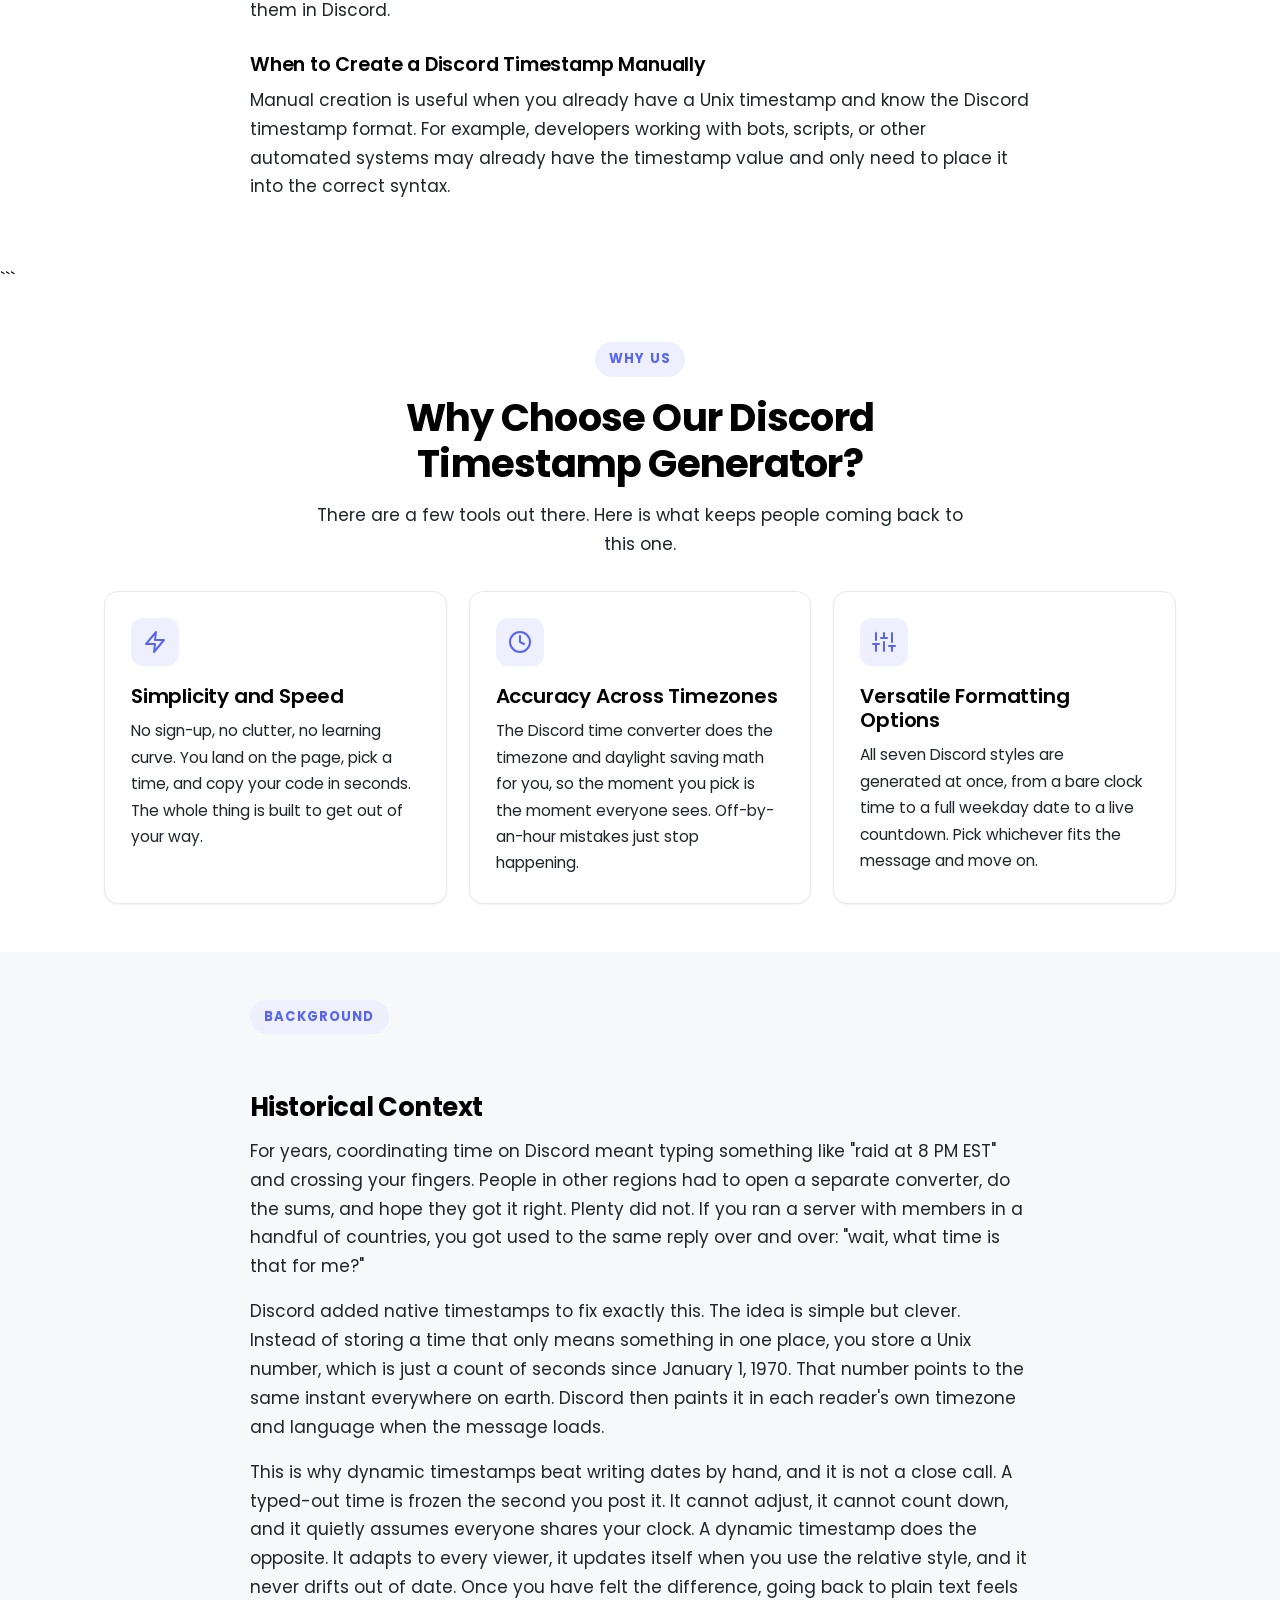
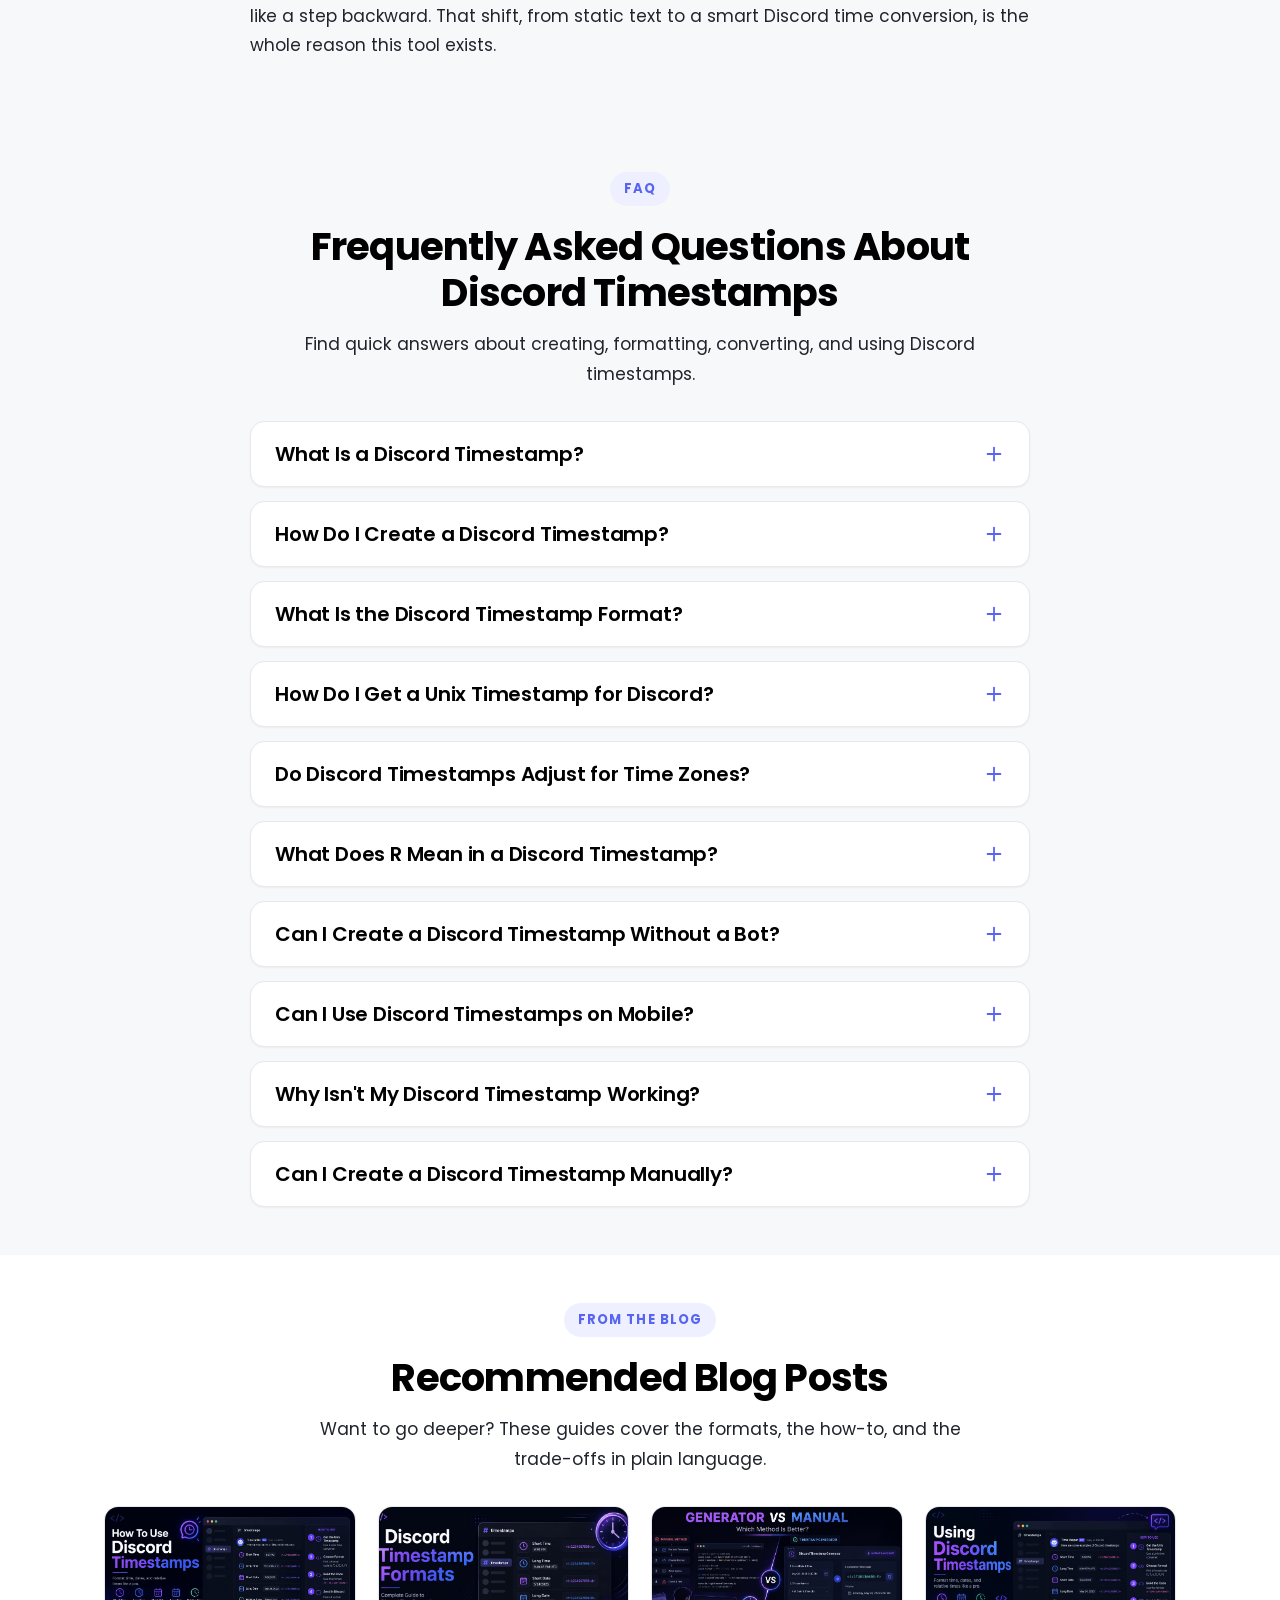
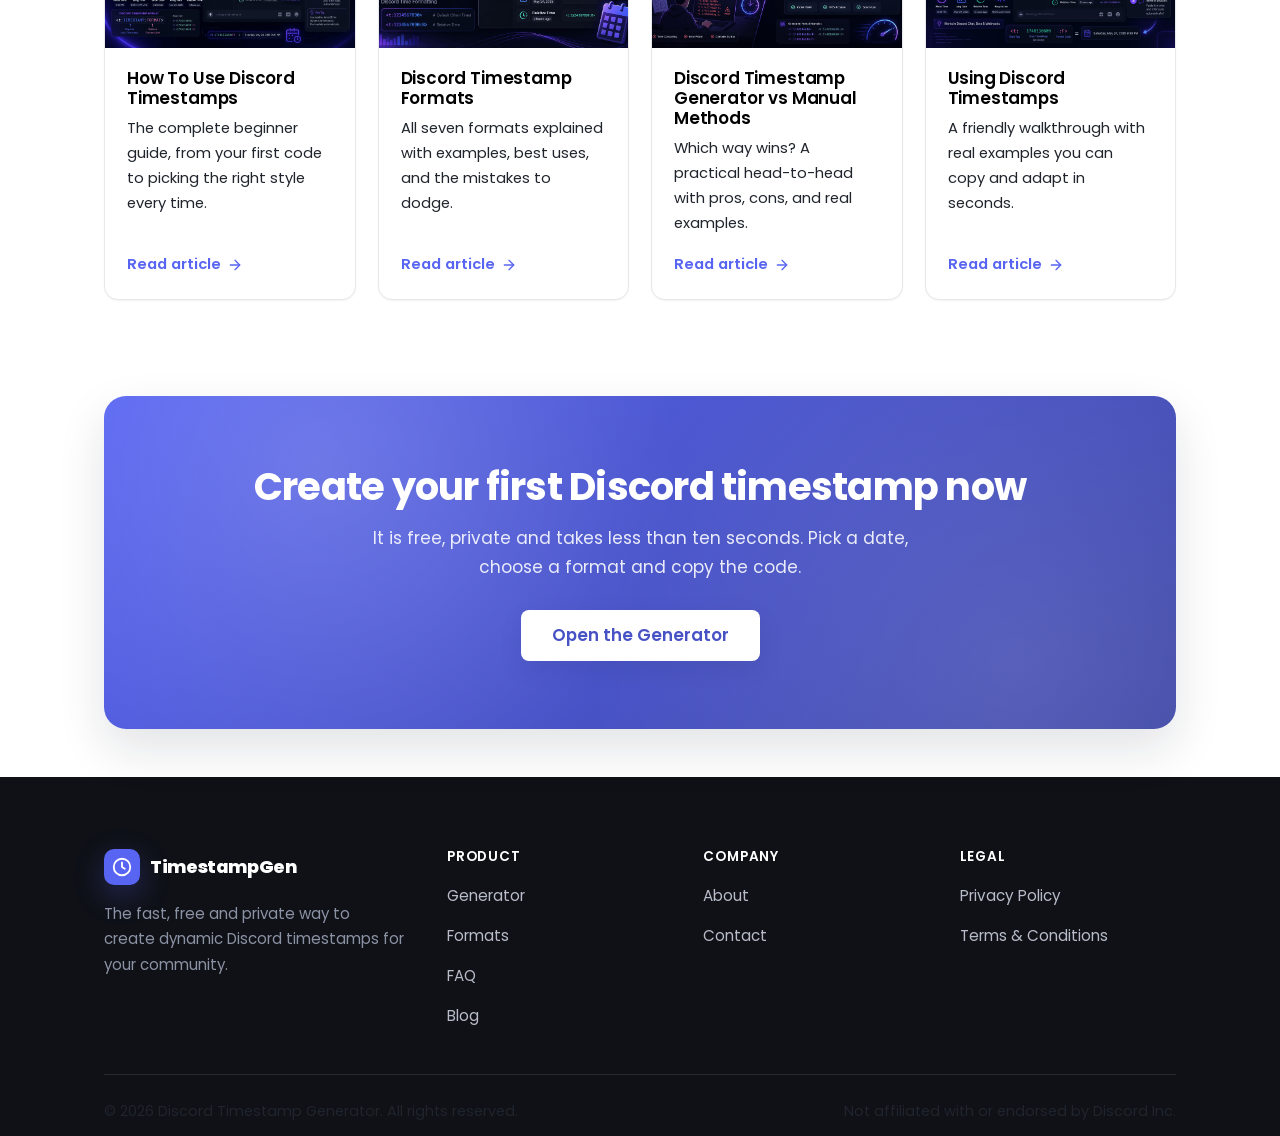
==== commit a77b7193: "Update index.html" ====
--- a/index.html
+++ b/index.html
@@ -71,162 +71,152 @@
   gtag('config', 'G-DQJPMVJJCT');
 
 </script>
-  <!-- Schema.org: Organization + WebSite + WebApplication + BreadcrumbList + FAQ -->
   <script type="application/ld+json">
-  {
-    "@context": "https://schema.org",
-    "@graph": [
-      {
-        "@type": "Organization",
-        "@id": "https://dctimestampgen.com/#organization",
-        "name": "Discord Timestamp Generator",
-        "url": "https://dctimestampgen.com/",
-        "logo": {
-          "@type": "ImageObject",
-          "url": "https://dctimestampgen.com/assets/images/discord-timestamp-generator.png",
-          "width": 1200,
-          "height": 675
+{
+  "@context": "https://schema.org",
+  "@graph": [
+    {
+      "@type": "Organization",
+      "@id": "https://dctimestampgen.com/#organization",
+      "name": "TimestampGen",
+      "url": "https://dctimestampgen.com/",
+      "logo": {
+        "@type": "ImageObject",
+        "url": "https://dctimestampgen.com/assets/images/discord-timestamp-generator.png",
+        "width": 1200,
+        "height": 675
+      }
+    },
+    {
+      "@type": "WebSite",
+      "@id": "https://dctimestampgen.com/#website",
+      "name": "Discord Timestamp Generator | Free Discord Time Converter",
+      "url": "https://dctimestampgen.com/",
+      "description": "Free Discord Timestamp Generator. Create Discord timestamps from any date and time, choose a format, and copy the code instantly. No sign-up required.",
+      "publisher": {
+        "@id": "https://dctimestampgen.com/#organization"
+      }
+    },
+    {
+      "@type": "WebPage",
+      "@id": "https://dctimestampgen.com/#webpage",
+      "name": "Discord Timestamp Generator | Free Discord Time Converter",
+      "url": "https://dctimestampgen.com/",
+      "description": "Free Discord Timestamp Generator. Create Discord timestamps from any date and time, choose a format, and copy the code instantly. No sign-up required.",
+      "isPartOf": {
+        "@id": "https://dctimestampgen.com/#website"
+      },
+      "about": {
+        "@id": "https://dctimestampgen.com/#webapplication"
+      },
+      "publisher": {
+        "@id": "https://dctimestampgen.com/#organization"
+      }
+    },
+    {
+      "@type": "WebApplication",
+      "@id": "https://dctimestampgen.com/#webapplication",
+      "name": "Discord Timestamp Generator | Free Discord Time Converter",
+      "url": "https://dctimestampgen.com/",
+      "description": "Free Discord Timestamp Generator. Create Discord timestamps from any date and time, choose a format, and copy the code instantly. No sign-up required.",
+      "applicationCategory": "UtilityApplication",
+      "operatingSystem": "Any",
+      "isPartOf": {
+        "@id": "https://dctimestampgen.com/#website"
+      },
+      "publisher": {
+        "@id": "https://dctimestampgen.com/#organization"
+      }
+    },
+    {
+      "@type": "FAQPage",
+      "@id": "https://dctimestampgen.com/#faq",
+      "mainEntity": [
+        {
+          "@type": "Question",
+          "name": "What Is a Discord Timestamp?",
+          "acceptedAnswer": {
+            "@type": "Answer",
+            "text": "A Discord timestamp is a dynamic date and time format that Discord converts into each user's local time. It uses a Unix timestamp inside Discord's timestamp syntax, making scheduled times easier to understand for users in different time zones."
+          }
+        },
+        {
+          "@type": "Question",
+          "name": "How Do I Create a Discord Timestamp?",
+          "acceptedAnswer": {
+            "@type": "Answer",
+            "text": "Choose a date and time in the Discord Timestamp Generator, select the display format you want, and copy the generated Discord timestamp code. You can then paste the code into a Discord message."
+          }
+        },
+        {
+          "@type": "Question",
+          "name": "What Is the Discord Timestamp Format?",
+          "acceptedAnswer": {
+            "@type": "Answer",
+            "text": "The standard Discord timestamp format is <t:UNIX_TIMESTAMP:STYLE>. Replace UNIX_TIMESTAMP with the Unix time value and STYLE with a supported Discord timestamp format such as t, T, d, D, f, F, or R."
+          }
+        },
+        {
+          "@type": "Question",
+          "name": "How Do I Get a Unix Timestamp for Discord?",
+          "acceptedAnswer": {
+            "@type": "Answer",
+            "text": "You can use the Discord Timestamp Generator to convert a date and time into the Unix timestamp required by Discord. The generator also creates the complete Discord timestamp code for you."
+          }
+        },
+        {
+          "@type": "Question",
+          "name": "Do Discord Timestamps Adjust for Time Zones?",
+          "acceptedAnswer": {
+            "@type": "Answer",
+            "text": "Yes. Discord timestamps are displayed according to each user's local time zone, so the same timestamp can show different local times to users in different parts of the world."
+          }
+        },
+        {
+          "@type": "Question",
+          "name": "What Does R Mean in a Discord Timestamp?",
+          "acceptedAnswer": {
+            "@type": "Answer",
+            "text": "The R format displays a Discord timestamp as relative time, such as in a few minutes, 2 hours ago, or in 3 days. It's useful for countdowns, reminders, and time-sensitive events."
+          }
+        },
+        {
+          "@type": "Question",
+          "name": "Can I Create a Discord Timestamp Without a Bot?",
+          "acceptedAnswer": {
+            "@type": "Answer",
+            "text": "Yes. Discord timestamps don't require a bot. You can generate the timestamp code and paste it directly into a Discord message."
+          }
+        },
+        {
+          "@type": "Question",
+          "name": "Can I Use Discord Timestamps on Mobile?",
+          "acceptedAnswer": {
+            "@type": "Answer",
+            "text": "Yes. Discord timestamps can be used in messages sent from supported mobile versions of Discord. Generate the timestamp code and paste it into your message."
+          }
+        },
+        {
+          "@type": "Question",
+          "name": "Why Isn't My Discord Timestamp Working?",
+          "acceptedAnswer": {
+            "@type": "Answer",
+            "text": "Check that you're using the correct Discord timestamp syntax, a valid Unix timestamp in seconds, and a supported format code. A Unix timestamp in milliseconds can cause the timestamp to display incorrectly."
+          }
+        },
+        {
+          "@type": "Question",
+          "name": "Can I Create a Discord Timestamp Manually?",
+          "acceptedAnswer": {
+            "@type": "Answer",
+            "text": "Yes. You can manually create a Discord timestamp by converting your date and time to a Unix timestamp in seconds and placing it inside Discord's timestamp syntax. A generator makes the process faster and reduces formatting errors."
+          }
         }
-      },
-      {
-        "@type": "WebSite",
-        "@id": "https://dctimestampgen.com/#website",
-        "name": "Discord Timestamp Generator",
-        "url": "https://dctimestampgen.com/",
-        "description": "Free tool to create dynamic, timezone-aware Discord timestamps from any date and time.",
-        "publisher": { "@id": "https://dctimestampgen.com/#organization" },
-        "inLanguage": "en"
-      },
-      {
-        "@type": "WebApplication",
-        "name": "Discord Timestamp Generator",
-        "url": "https://dctimestampgen.com/",
-        "applicationCategory": "UtilitiesApplication",
-        "operatingSystem": "Any (Web Browser)",
-        "browserRequirements": "Requires JavaScript",
-        "description": "A free online tool that generates dynamic Discord timestamps from any date, time and format.",
-        "isPartOf": { "@id": "https://dctimestampgen.com/#website" },
-        "publisher": { "@id": "https://dctimestampgen.com/#organization" },
-        "offers": { "@type": "Offer", "price": "0", "priceCurrency": "USD" }
-      },
-      {
-        "@type": "BreadcrumbList",
-        "itemListElement": [
-          { "@type": "ListItem", "position": 1, "name": "Home", "item": "https://dctimestampgen.com/" }
-        ]
-      },
-      {
-        "@type": "FAQPage",
-        "mainEntity": [
-          {
-            "@type": "Question",
-            "name": "How to create a timestamp in Discord?",
-            "acceptedAnswer": {
-              "@type": "Answer",
-              "text": "Pick a date and time in the Discord Timestamp Generator, then copy the code it makes. Paste that code into any message and Discord turns it into a readable time when you send it. There is nothing to install and no account needed."
-            }
-          },
-          {
-            "@type": "Question",
-            "name": "How to add a timestamp in a Discord message?",
-            "acceptedAnswer": {
-              "@type": "Answer",
-              "text": "Paste the generated code, such as <t:1734567890:R>, straight into the message box like normal text. When you hit send, Discord swaps it for a formatted date. It works in channels, threads, embeds, and direct messages."
-            }
-          },
-          {
-            "@type": "Question",
-            "name": "How to display local time in Discord?",
-            "acceptedAnswer": {
-              "@type": "Answer",
-              "text": "You do not have to do anything special. A Discord timestamp always shows in each reader's own local time. You pick the moment once, and Discord handles the conversion for every person who sees the message."
-            }
-          },
-          {
-            "@type": "Question",
-            "name": "How to convert time in Discord?",
-            "acceptedAnswer": {
-              "@type": "Answer",
-              "text": "Use the Discord time converter. Enter your date and time, and it works out the Unix number behind the scenes. That number is what lets Discord show the same instant correctly in every timezone."
-            }
-          },
-          {
-            "@type": "Question",
-            "name": "What time format does Discord use?",
-            "acceptedAnswer": {
-              "@type": "Answer",
-              "text": "Discord uses the syntax <t:UNIX:STYLE>, where the Unix value is seconds since January 1, 1970 and the style is one letter. The seven styles are t, T, d, D, f, F, and R."
-            }
-          },
-          {
-            "@type": "Question",
-            "name": "How to display \"X minutes ago\" in Discord?",
-            "acceptedAnswer": {
-              "@type": "Answer",
-              "text": "Use the relative style by ending the code with R, like <t:1734567890:R>. Discord shows phrases like 'in 5 minutes' or '10 minutes ago' and keeps them updating on their own."
-            }
-          },
-          {
-            "@type": "Question",
-            "name": "How to write discord timestamp?",
-            "acceptedAnswer": {
-              "@type": "Answer",
-              "text": "Write an opening <t:, then the Unix number in seconds, then a colon and a style letter, then a closing >. So a full code looks like <t:1734567890:F>. The tool builds this for you if you would rather not type it."
-            }
-          },
-          {
-            "@type": "Question",
-            "name": "What is the date format for Discord?",
-            "acceptedAnswer": {
-              "@type": "Answer",
-              "text": "For dates you can use d for a short numeric date like 12/18/2024, or D for a written date like December 18, 2024. Discord shows the order in each reader's regional style, so you never have to guess day-first or month-first."
-            }
-          },
-          {
-            "@type": "Question",
-            "name": "What is the format of a timestamp?",
-            "acceptedAnswer": {
-              "@type": "Answer",
-              "text": "A timestamp is built from a Unix value, which is a plain count of seconds since January 1, 1970. On Discord that value gets wrapped in the <t:UNIX:STYLE> syntax so it can be shown as a date, a time, or a countdown."
-            }
-          },
-          {
-            "@type": "Question",
-            "name": "How to write local time in Discord?",
-            "acceptedAnswer": {
-              "@type": "Answer",
-              "text": "Enter your local time in the generator and copy the code. You do not write out the timezone at all. Discord reads the Unix value and shows your chosen moment in each viewer's own local time automatically."
-            }
-          },
-          {
-            "@type": "Question",
-            "name": "How to do time conversion on Discord?",
-            "acceptedAnswer": {
-              "@type": "Answer",
-              "text": "The conversion happens for you. You give the tool one date and time, it turns that into a Unix number, and Discord converts that number into the correct local time for every reader when the message loads."
-            }
-          },
-          {
-            "@type": "Question",
-            "name": "How to make a Discord timestamp?",
-            "acceptedAnswer": {
-              "@type": "Answer",
-              "text": "Open the generator, choose your date, time, and a format, then copy the finished code and paste it into Discord. The whole thing takes about ten seconds and needs no coding."
-            }
-          },
-          {
-            "@type": "Question",
-            "name": "Can you change the time on Discord?",
-            "acceptedAnswer": {
-              "@type": "Answer",
-              "text": "You cannot change another person's clock, and you do not need to. To point a timestamp at a new moment, edit the message and change the Unix number in the code. Discord updates the displayed time right away for everyone."
-            }
-          }
-        ]
-      }
-    ]
-  }
-  </script>
+      ]
+    }
+  ]
+}
+</script>
 </head>
 <body>
   <a class="skip-link" href="#main">Skip to content</a>
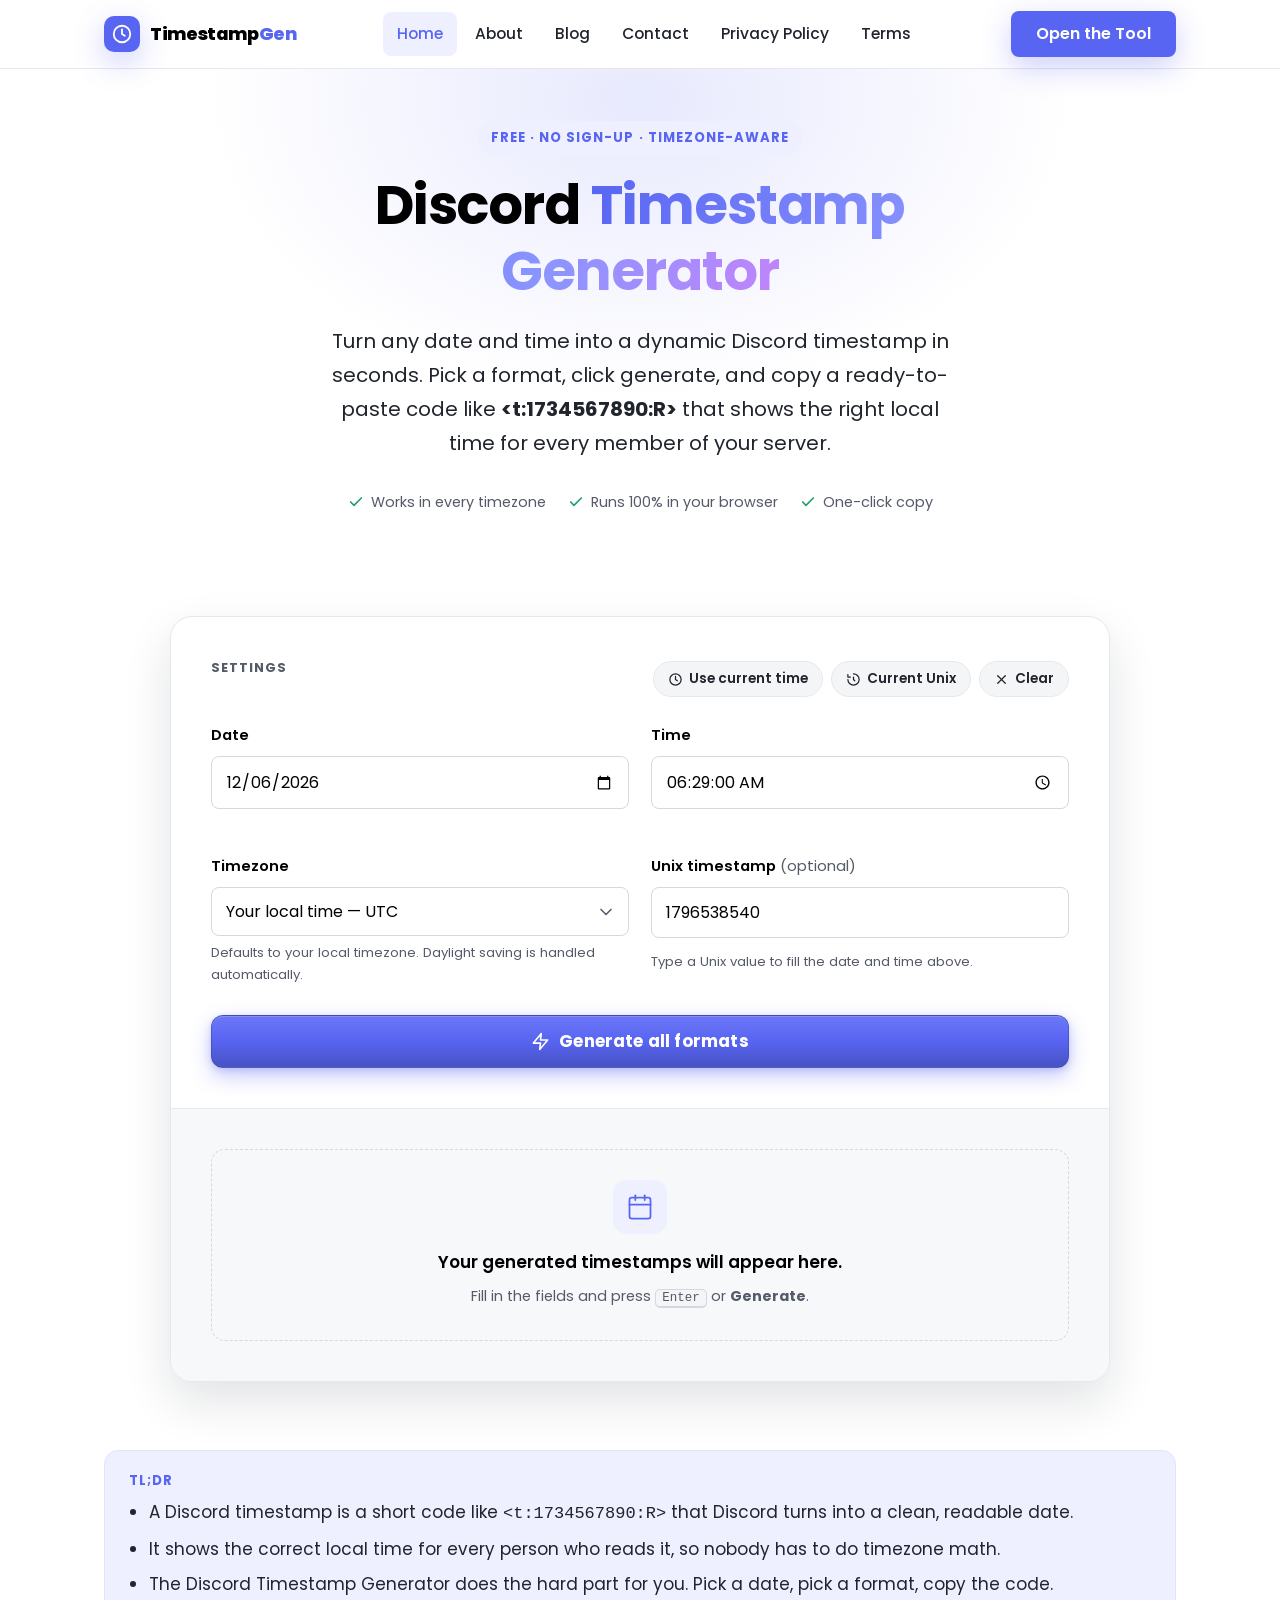
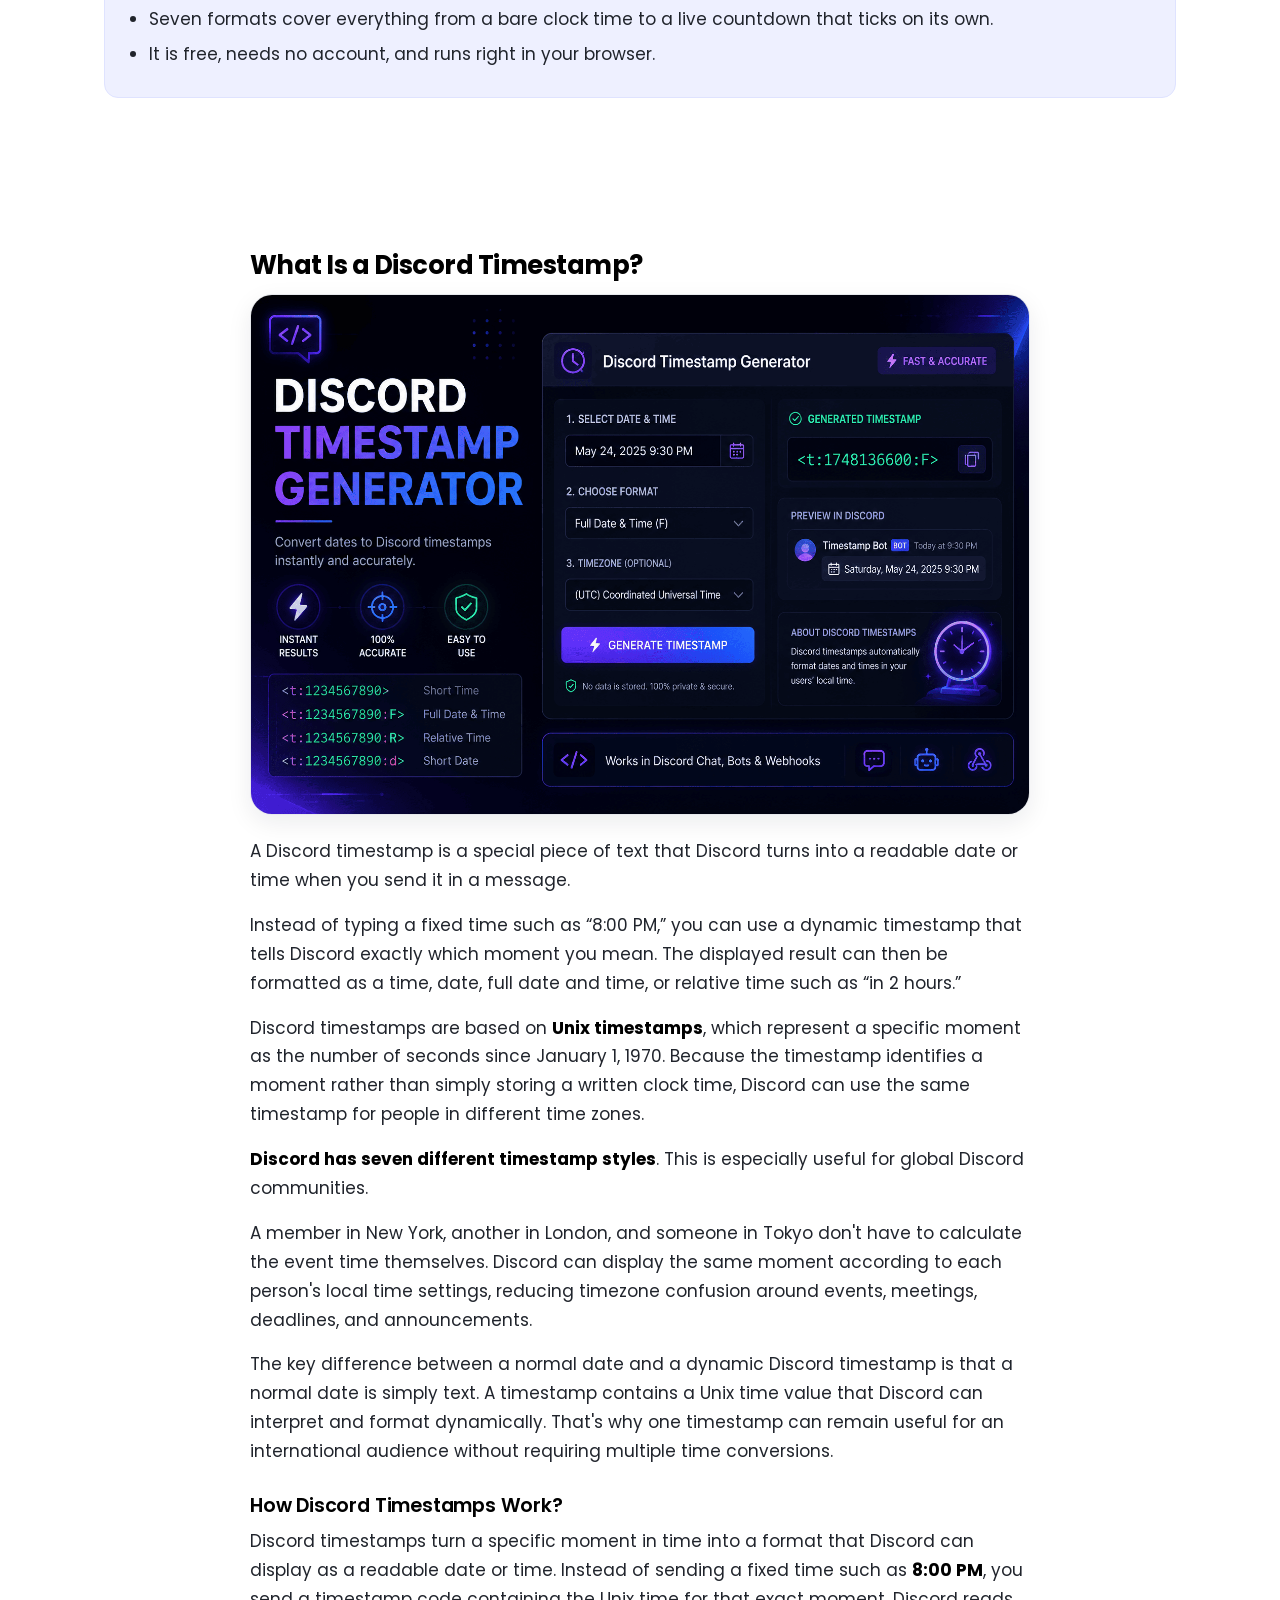
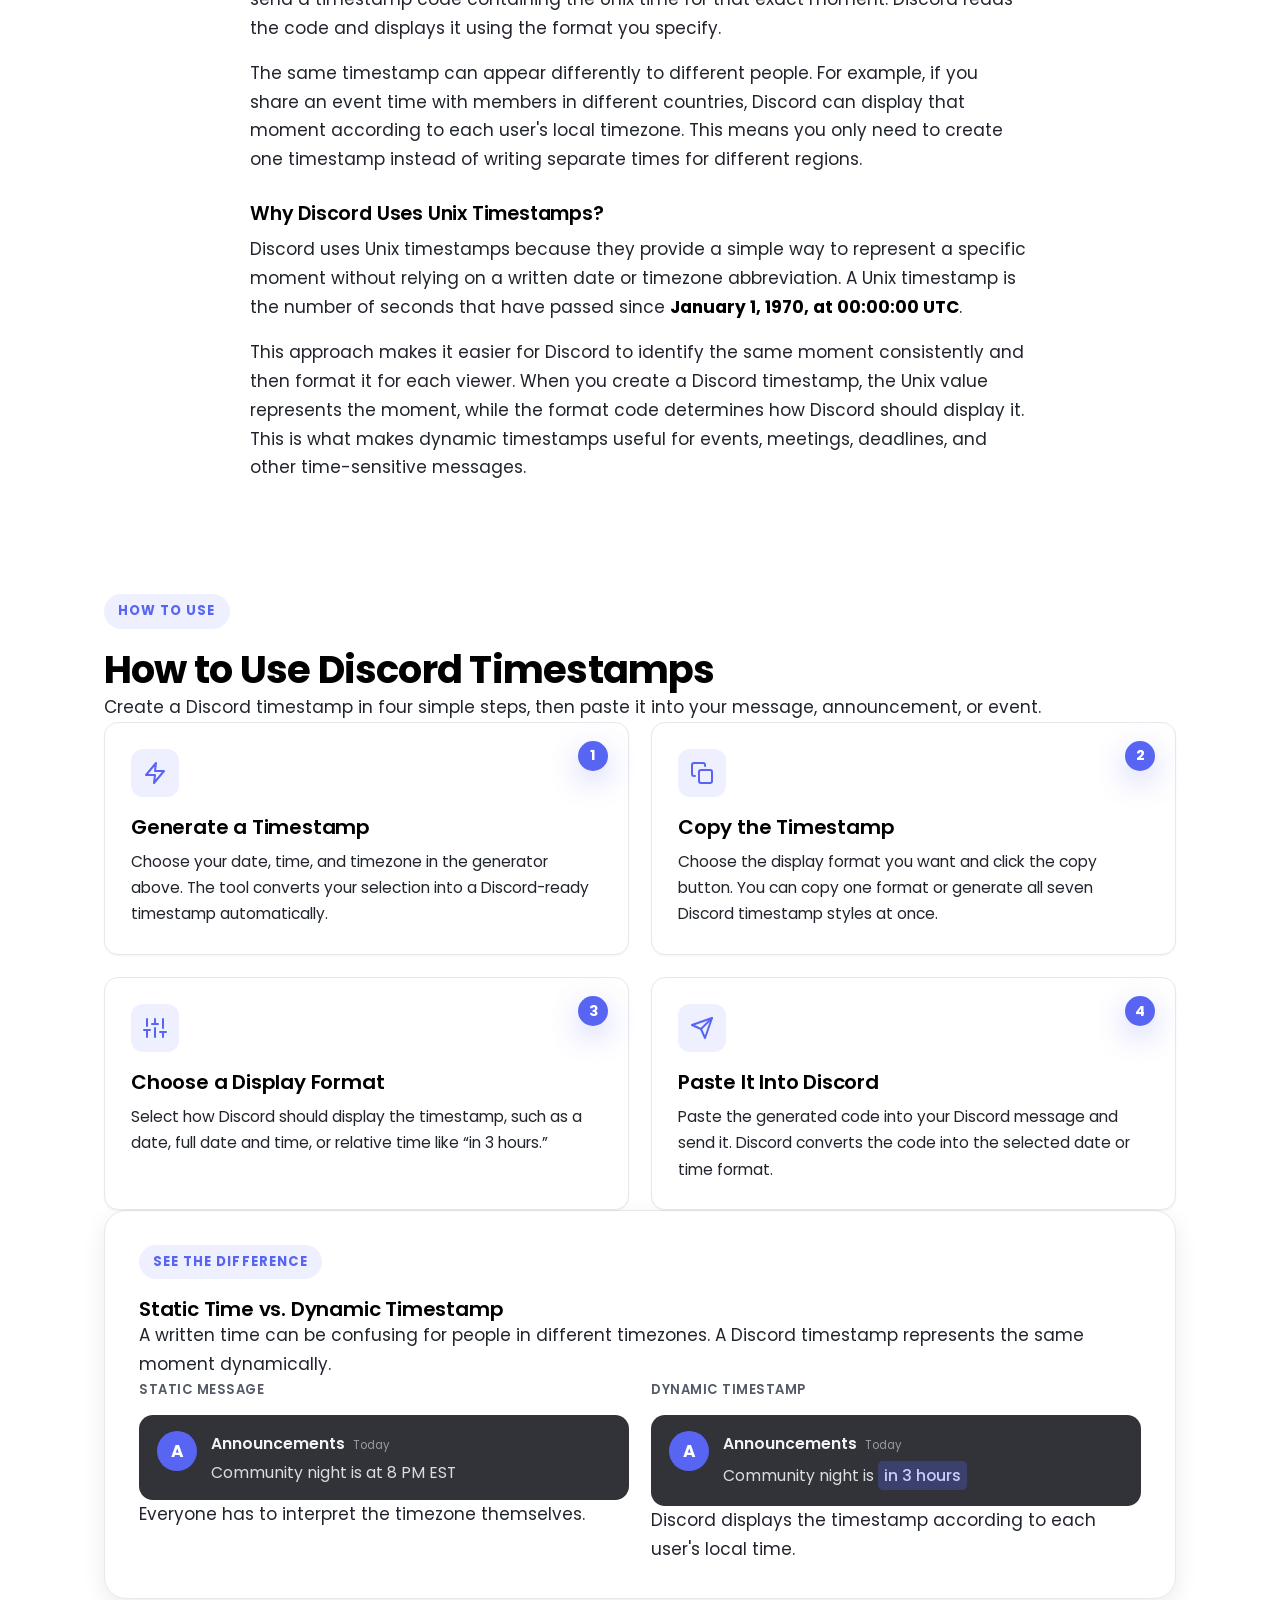
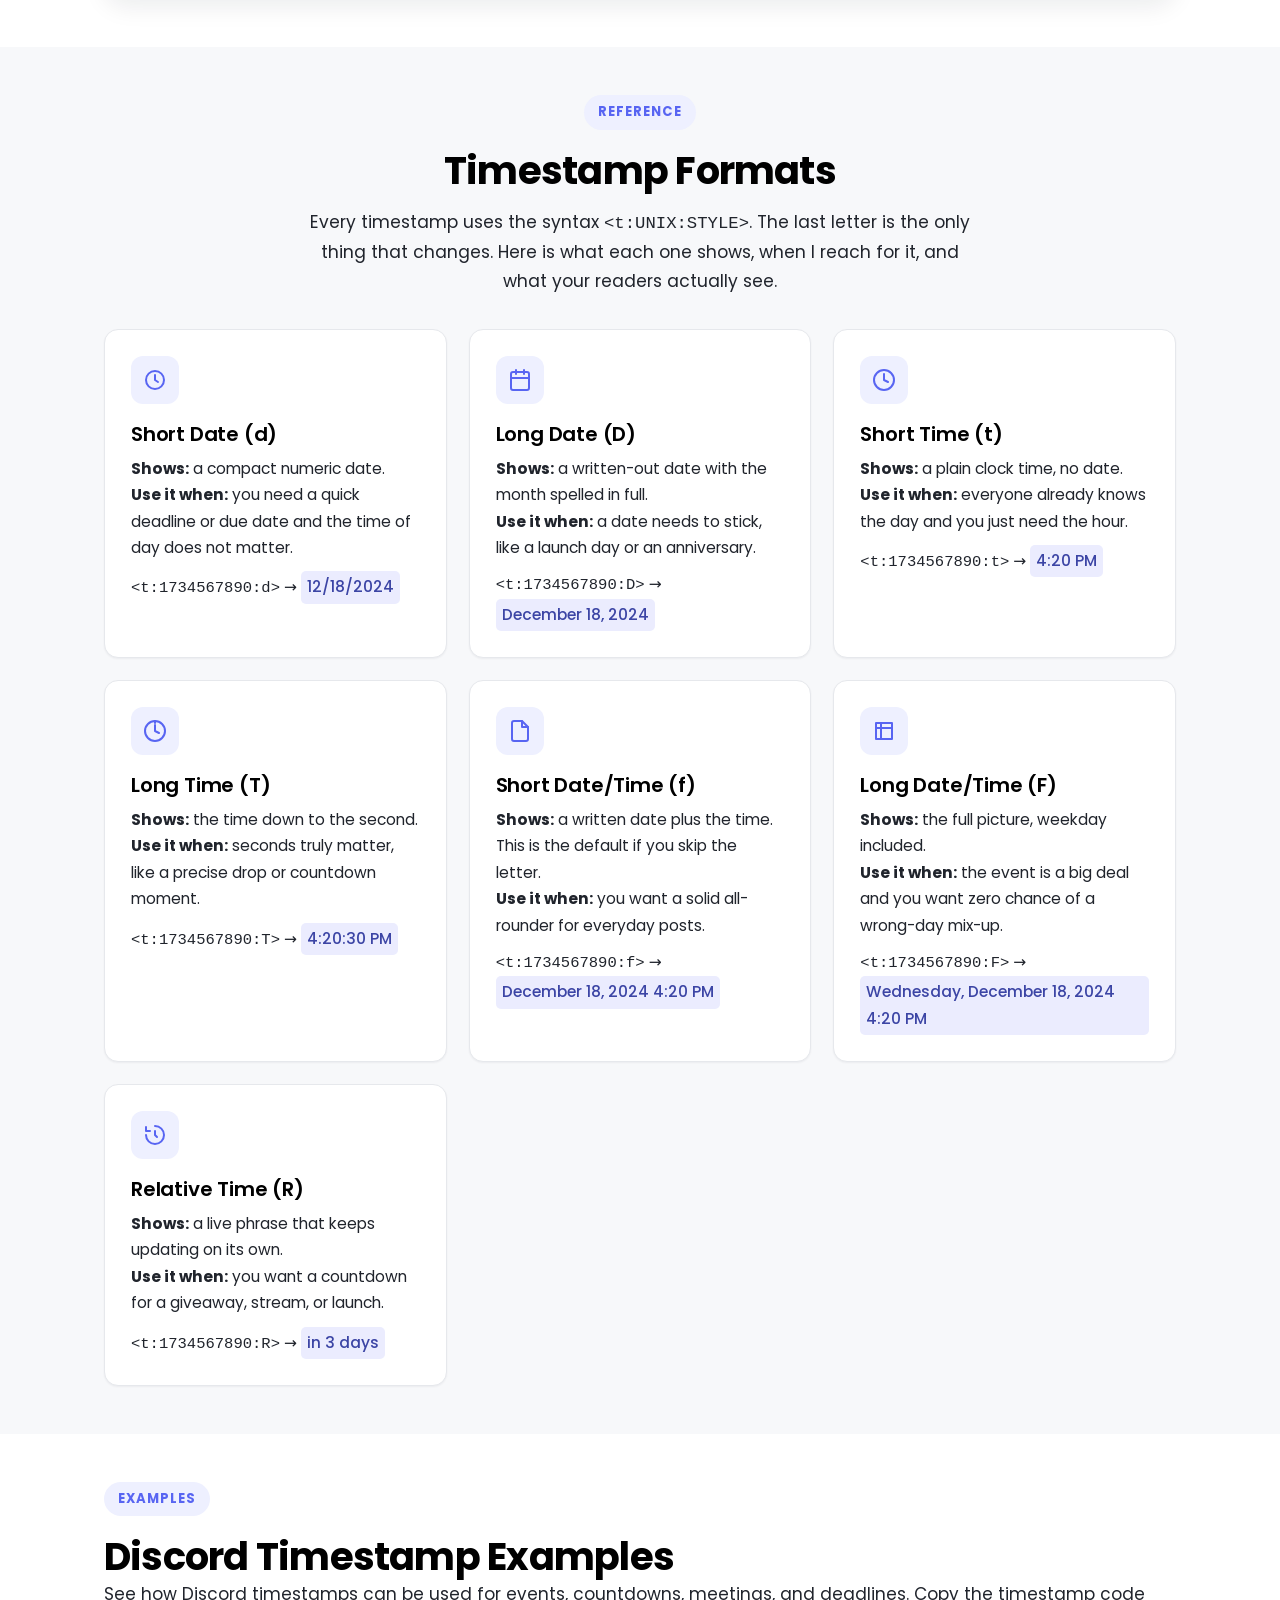
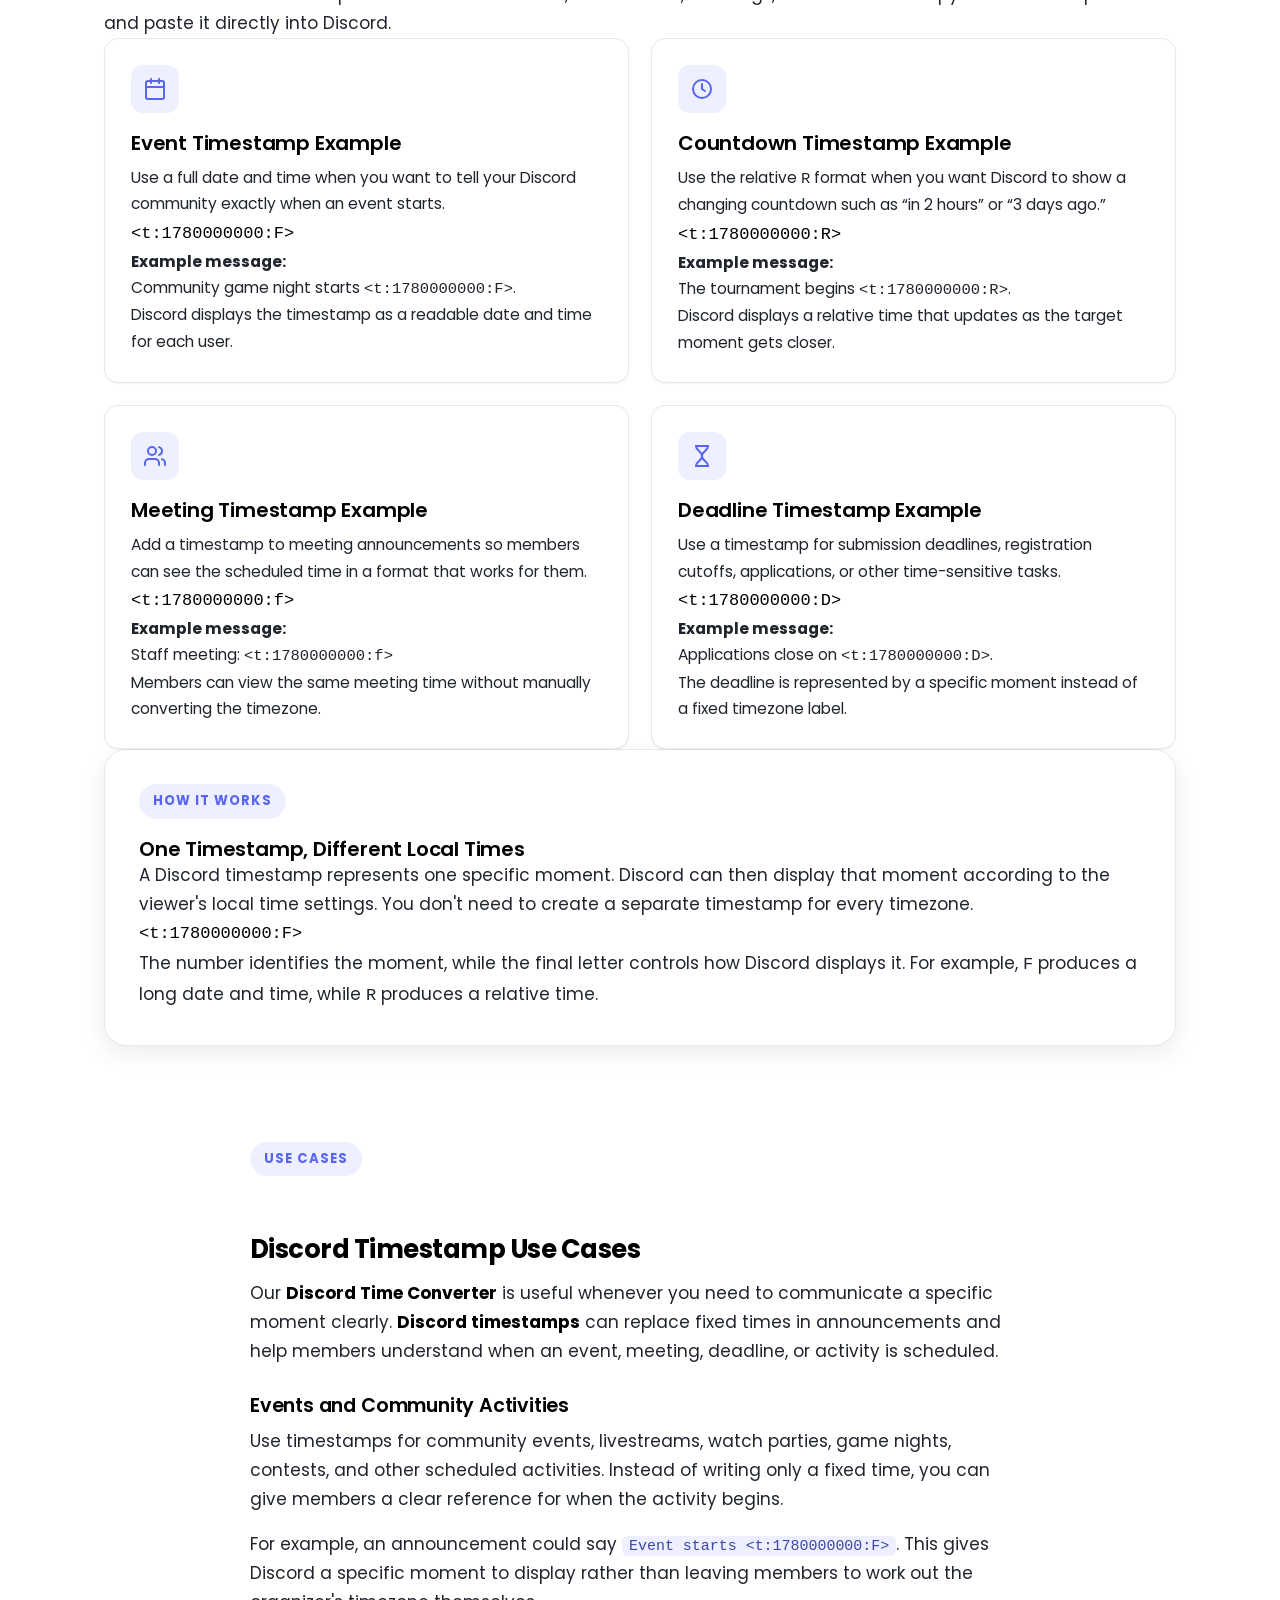
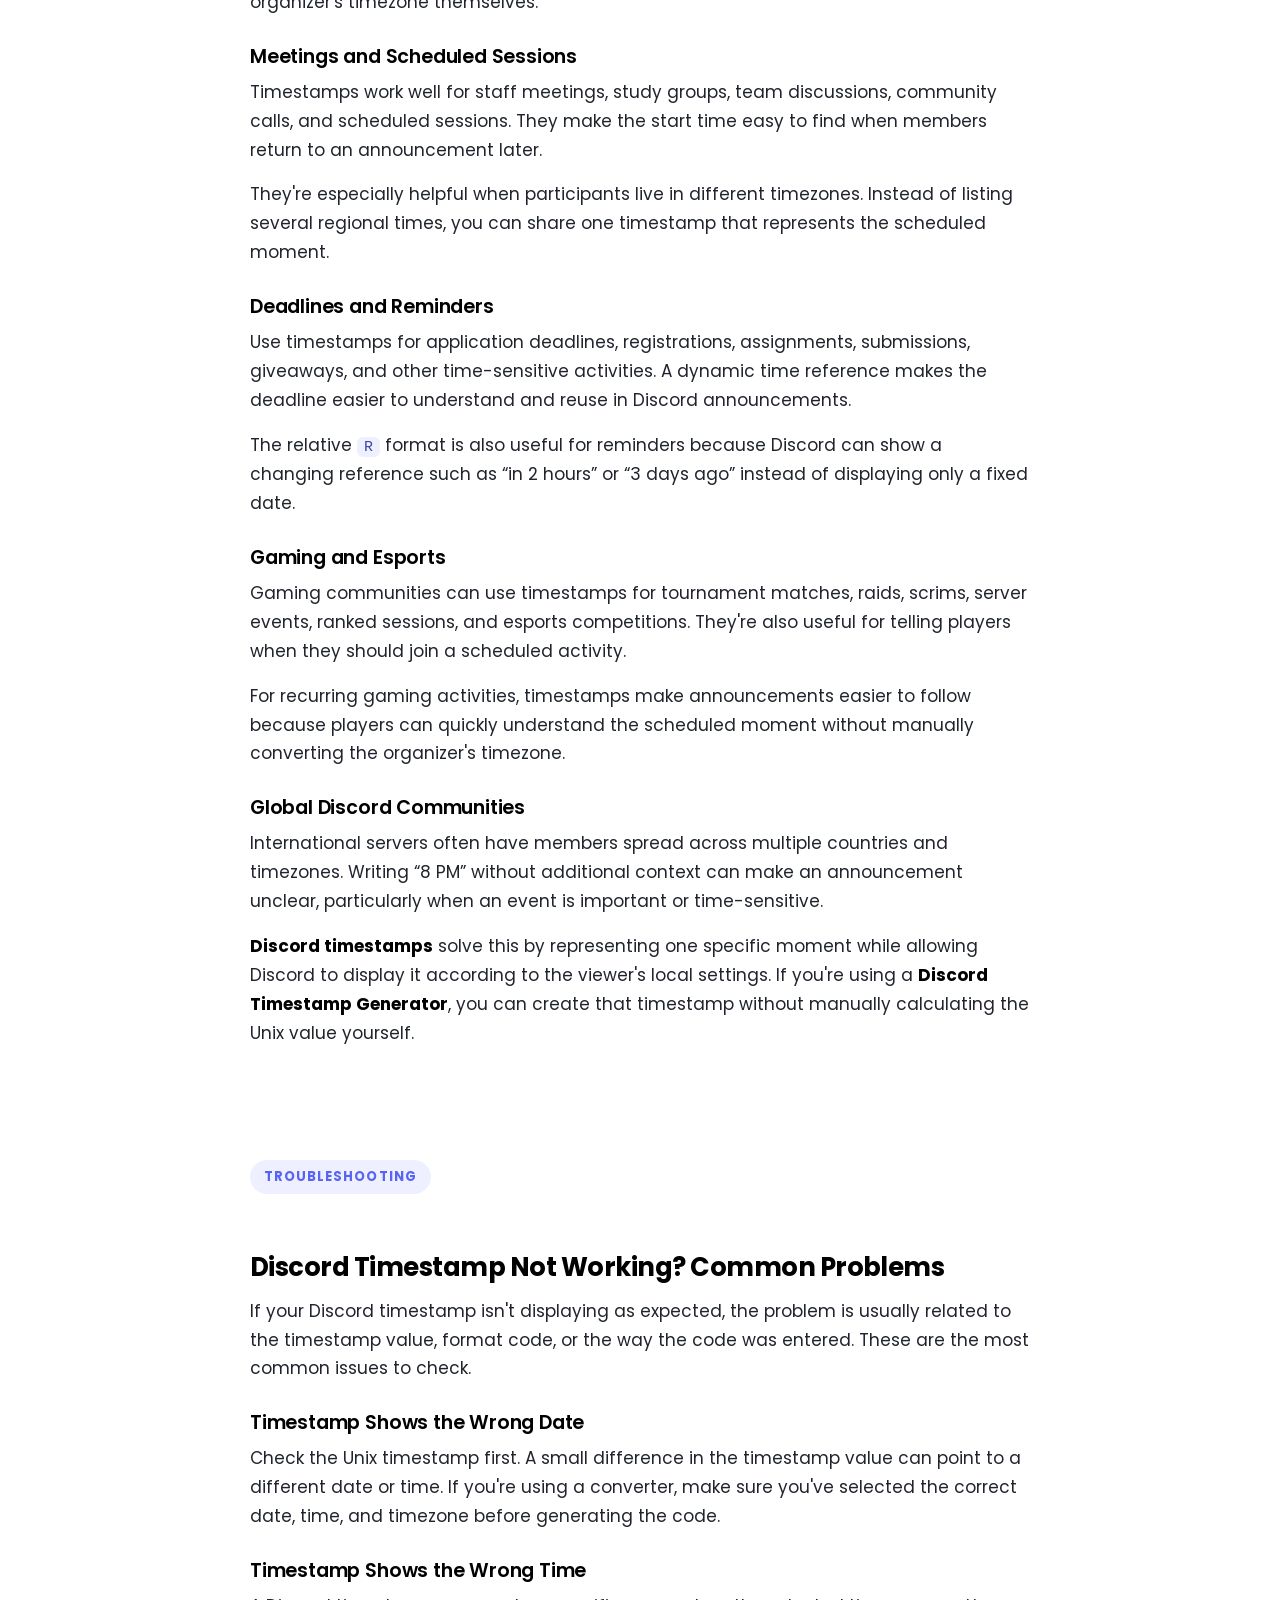
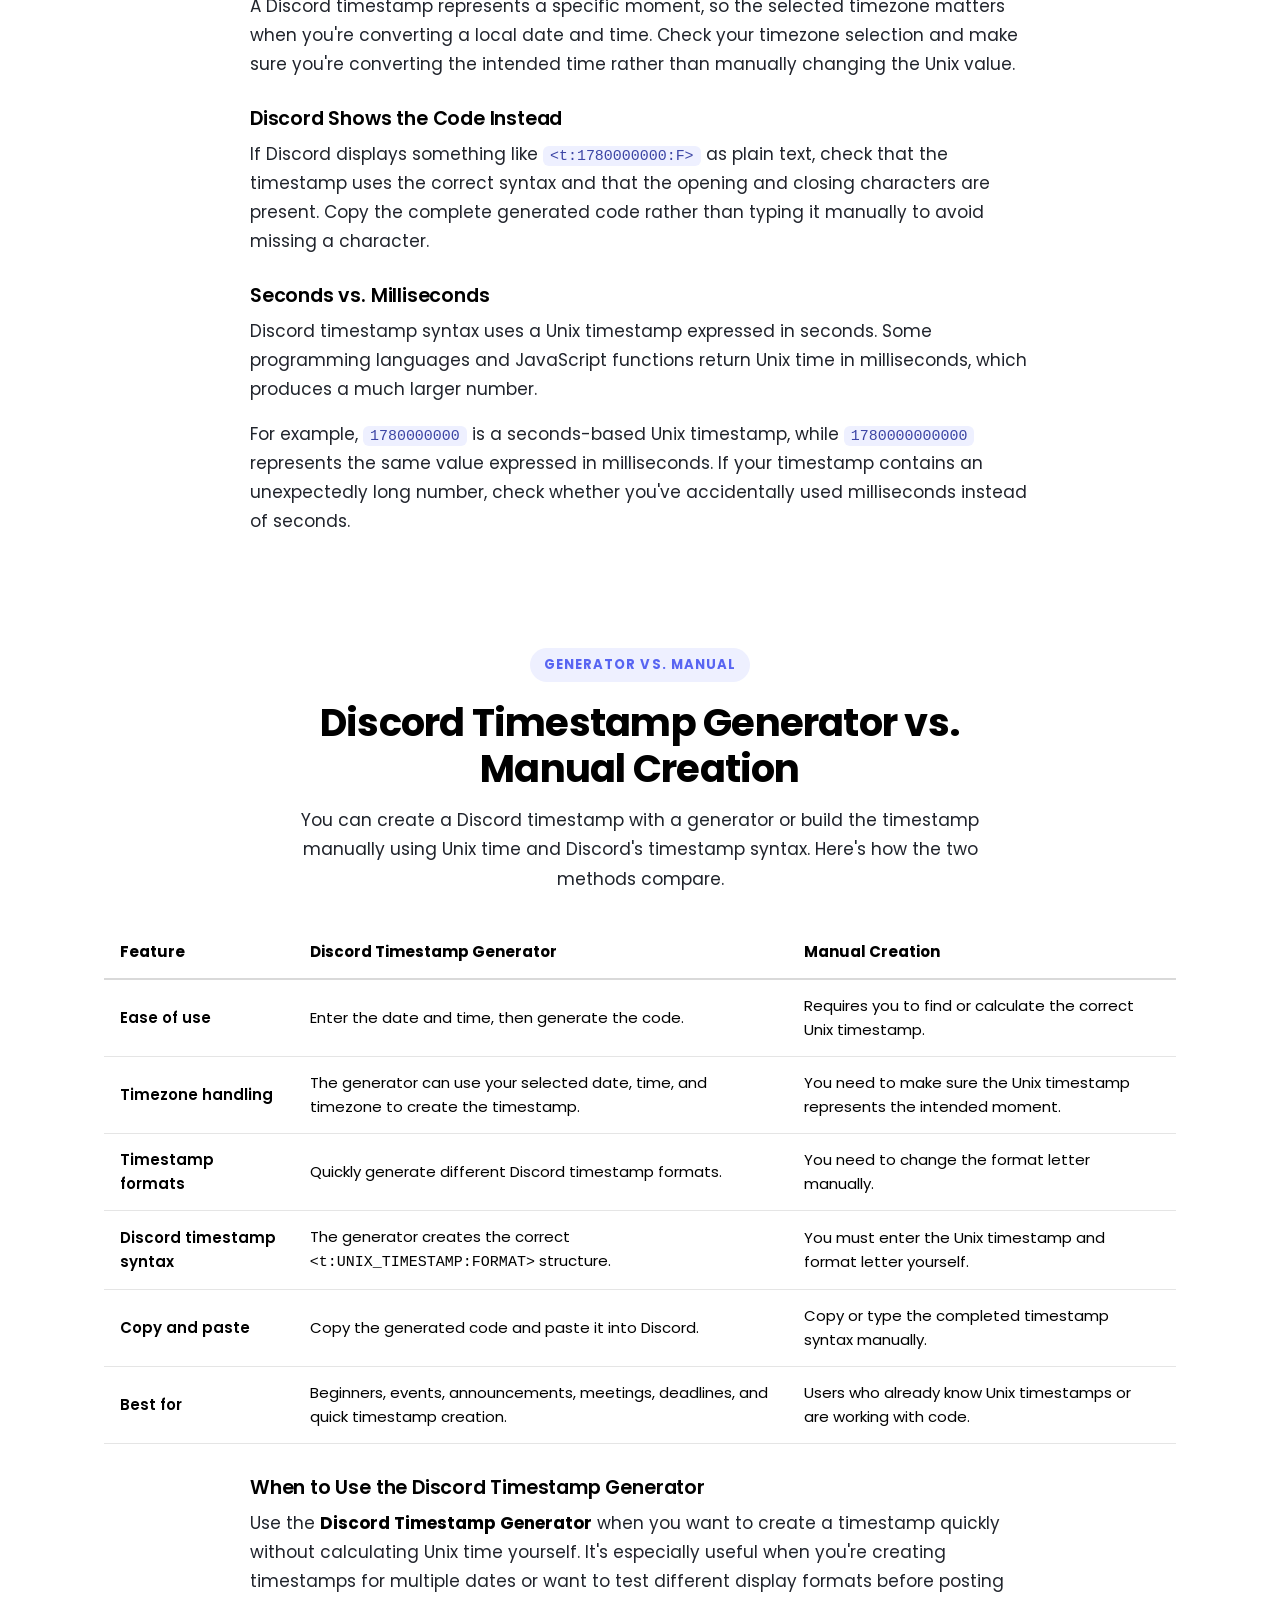
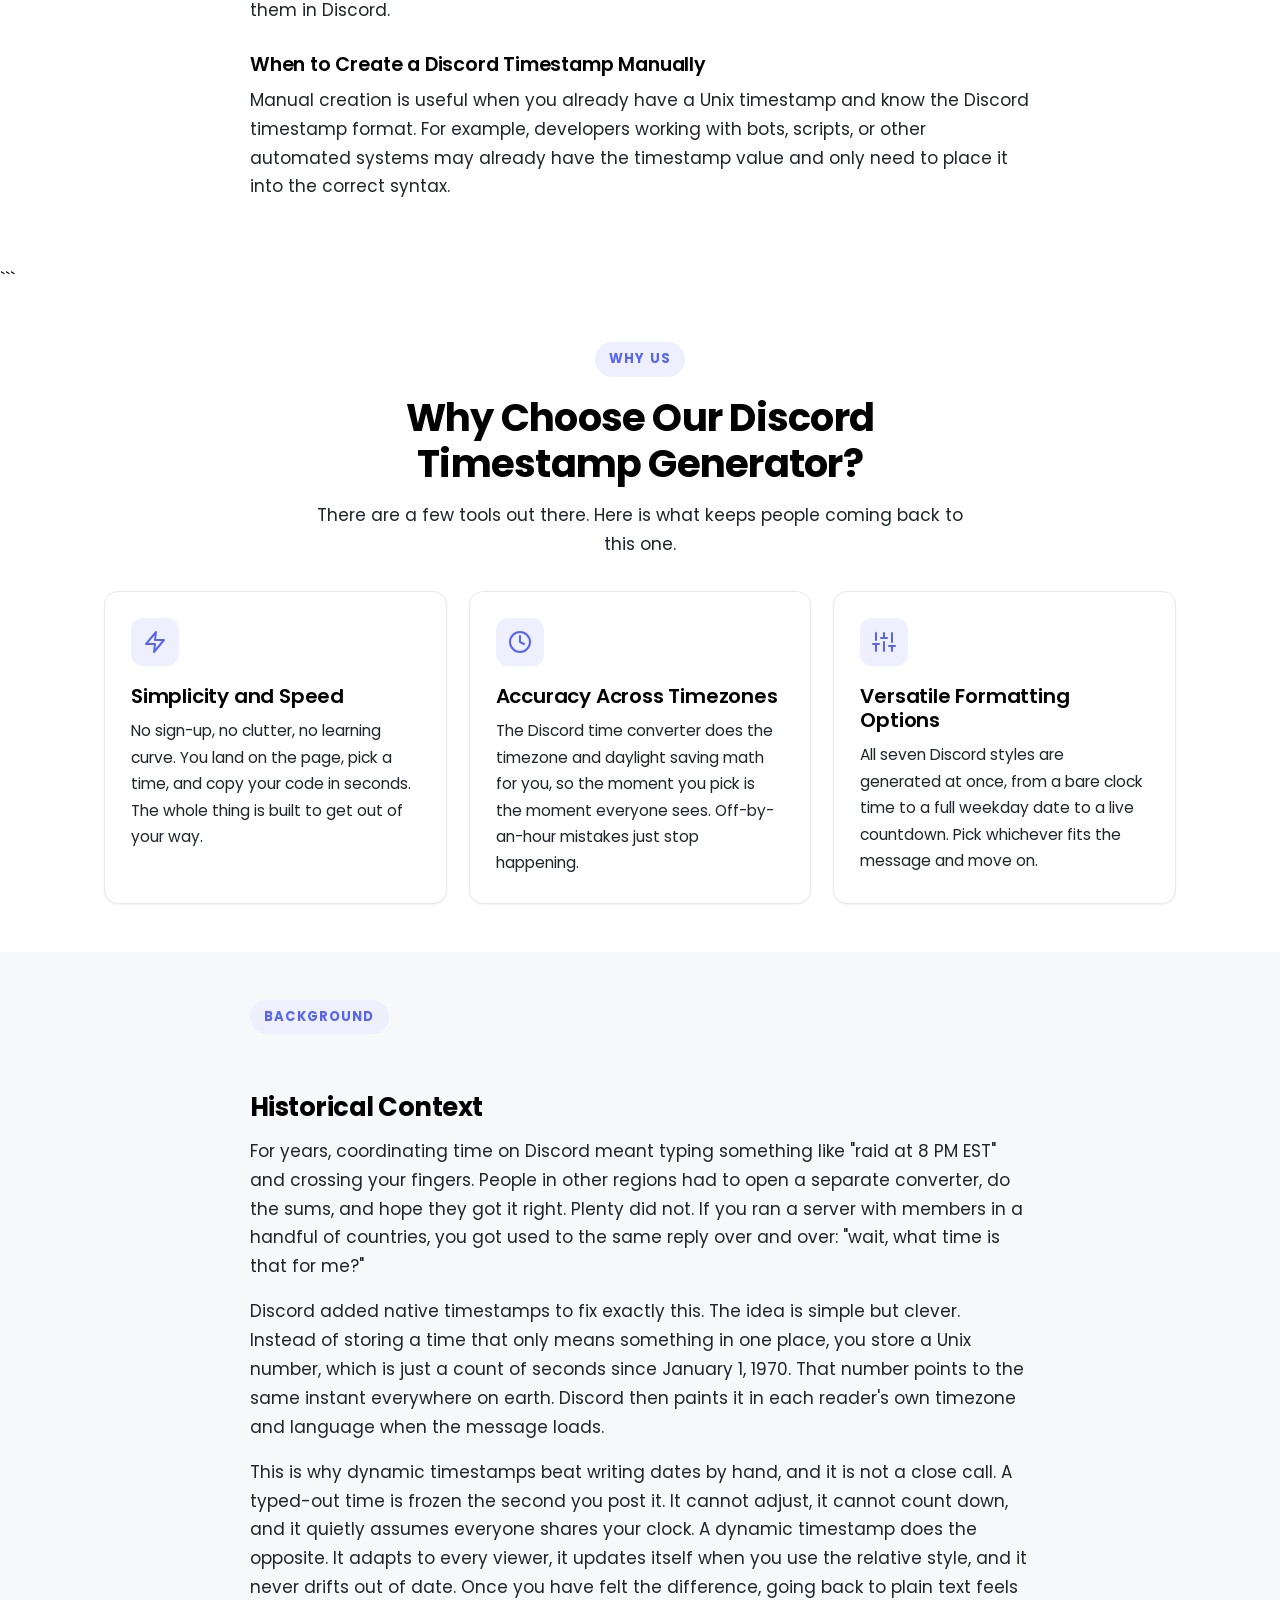
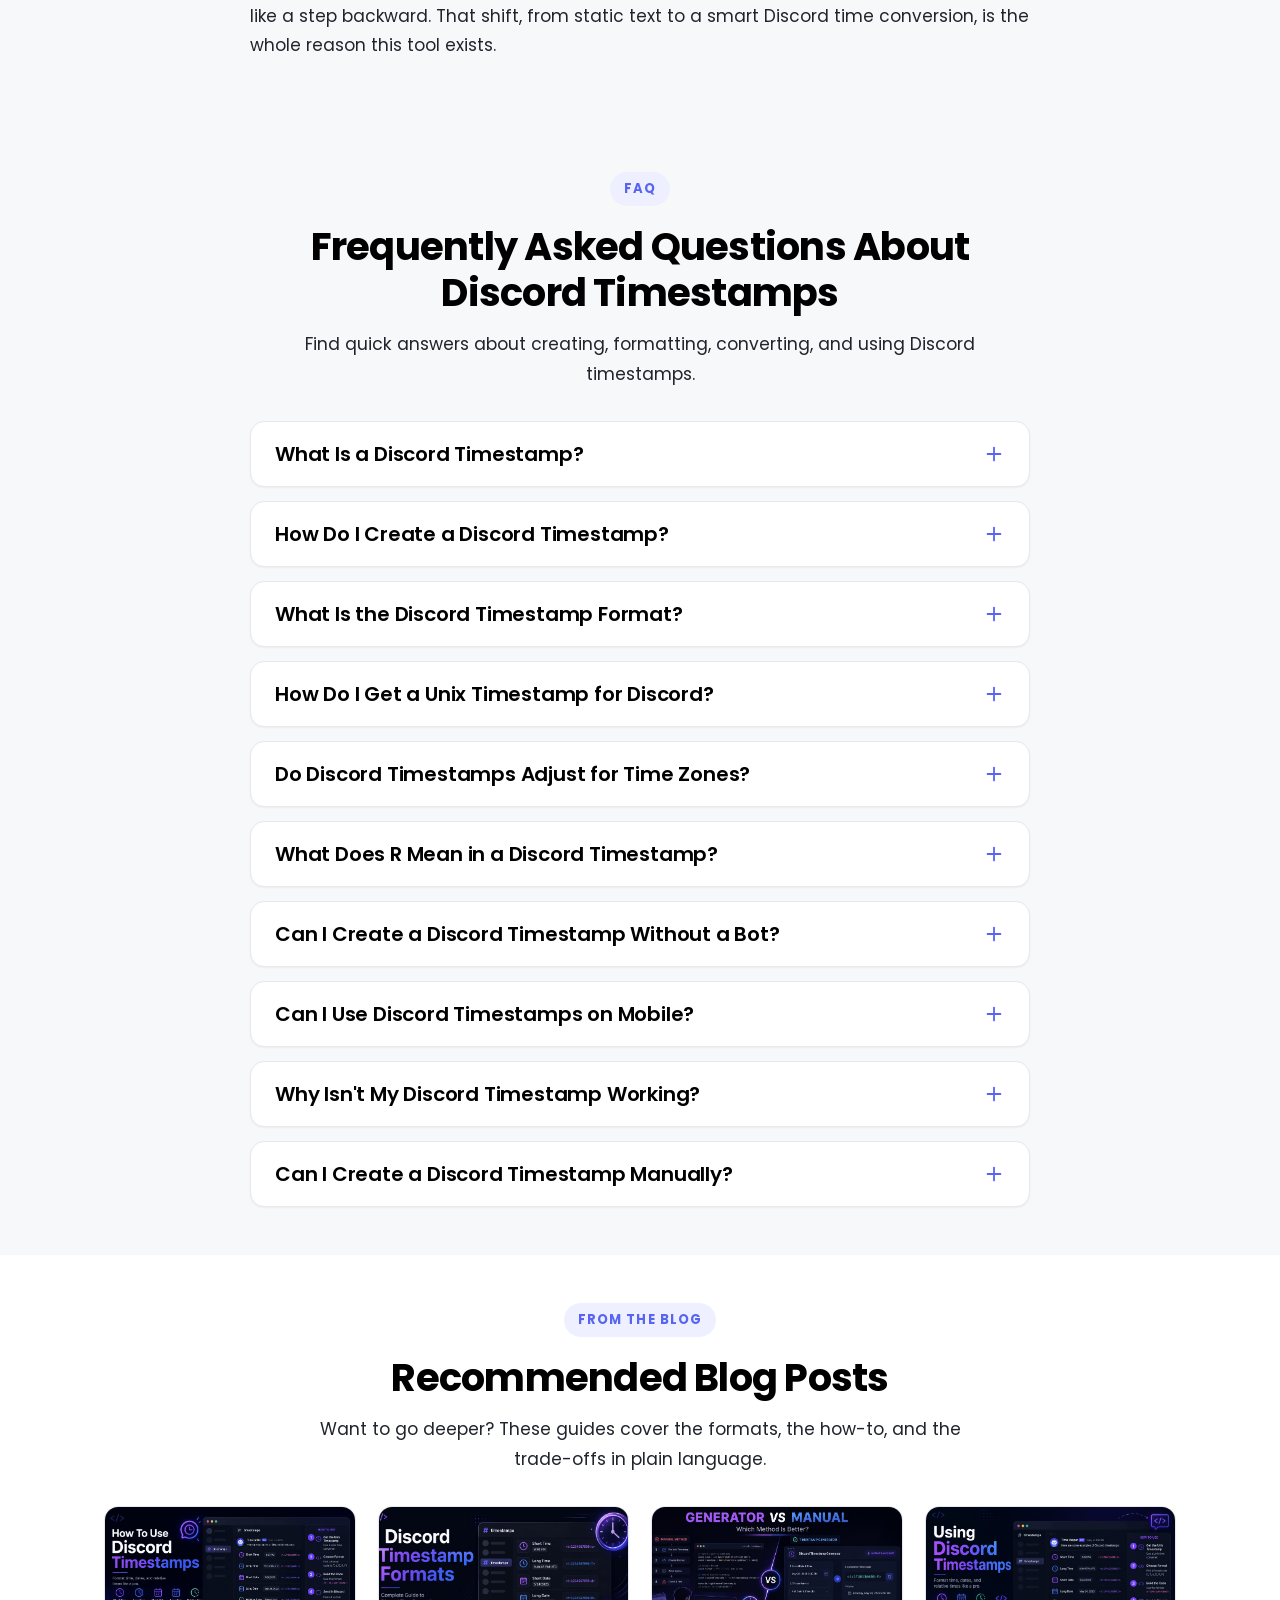
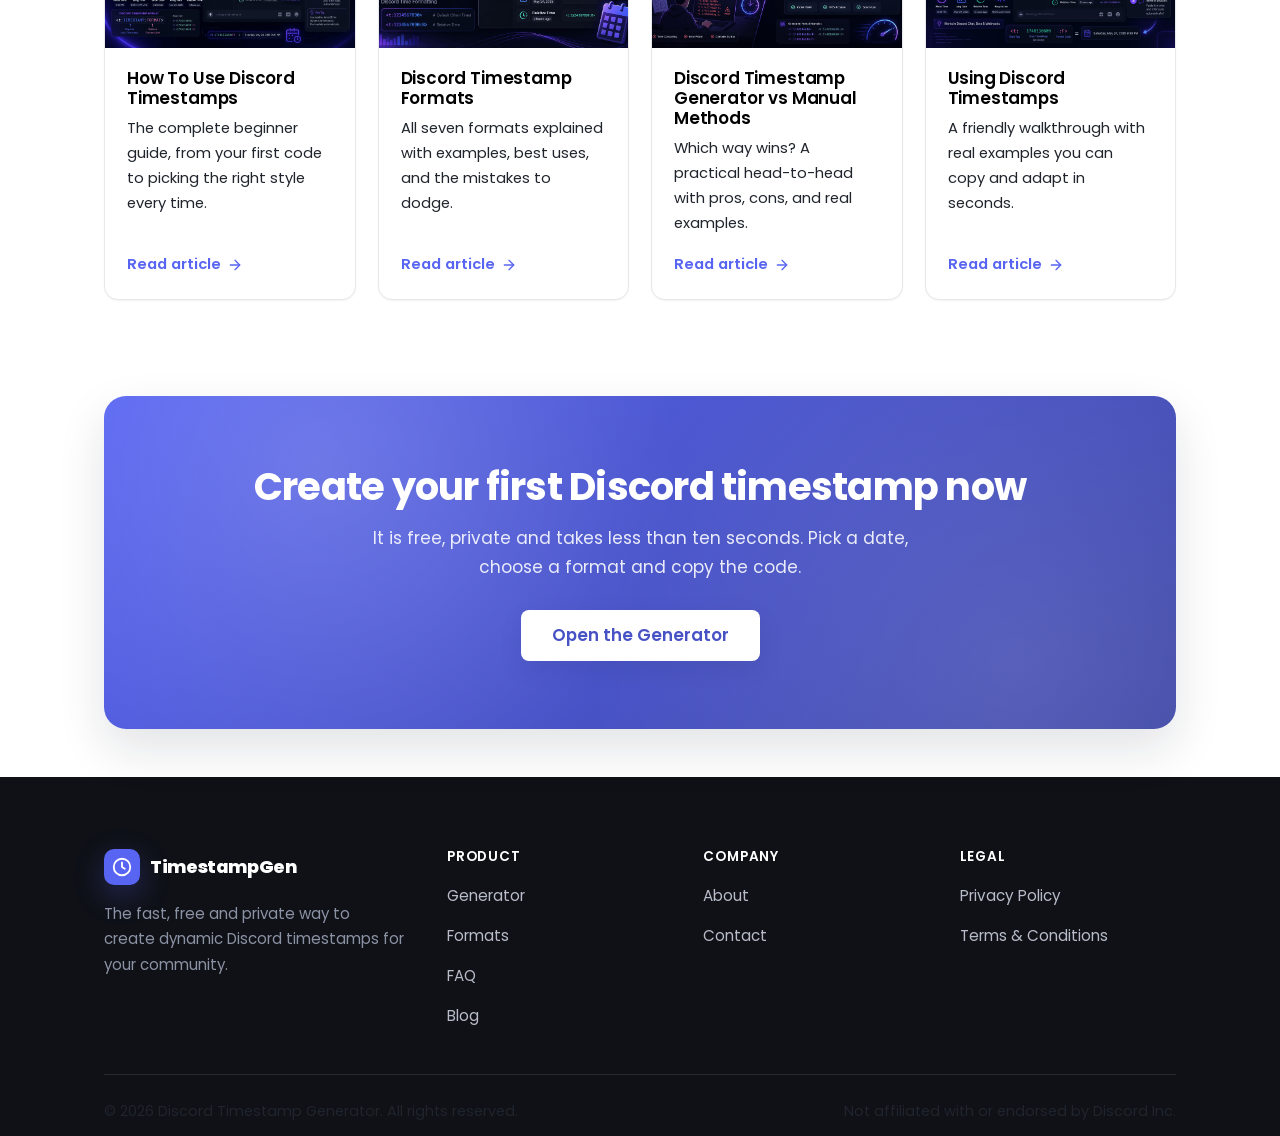
==== commit c16a9618: "Update index.html" ====
--- a/index.html
+++ b/index.html
@@ -6,16 +6,14 @@
 <title>Discord Timestamp Generator | Free Discord Time Converter</title>
 <meta name="description" content="Free Discord Timestamp Generator. Create Discord timestamps from any date and time, choose a format, and copy the code instantly. No sign-up required." />
   <meta name="keywords" content="Discord Timestamp Generator, Discord timestamp, dynamic timestamp Discord, unix timestamp Discord, Discord time format" />
-  <meta name="author" content="https://dctimestampgen.com/" />
   <meta name="robots" content="index, follow" />
   <link rel="canonical" href="https://dctimestampgen.com/" />
 <meta name="google-site-verification" content="1ODRizwahJFYCAFolgRJqPUCswQ_toR15IYZXNolJ2A" />
   <!-- Open Graph -->
   <meta property="og:type" content="website" />
   <meta property="og:site_name" content="Discord Timestamp Generator" />
-  <meta property="og:title" content="Discord Timestamp Generator: Create Dynamic Timestamps Instantly" />
-  <meta property="og:description" content="Pick a date, time and format to instantly create dynamic Discord timestamps like &lt;t:1734567890:R&gt;. Free, timezone-aware and copy-ready. No sign-up." />
-  <meta property="og:url" content="https://dctimestampgen.com/" />
+<meta property="og:title" content="Discord Timestamp Generator | Free Discord Time Converter" />
+<meta property="og:description" content="Free Discord Timestamp Generator. Create Discord timestamps from any date and time, choose a format, and copy the code instantly. No sign-up required." />  <meta property="og:url" content="https://dctimestampgen.com/" />
   <meta property="og:image" content="https://dctimestampgen.com/assets/images/discord-timestamp-generator.png" />
   <meta property="og:image:width" content="1200" />
   <meta property="og:image:height" content="675" />
@@ -23,8 +21,8 @@
 
   <!-- Twitter -->
   <meta name="twitter:card" content="summary_large_image" />
-  <meta name="twitter:title" content="Discord Timestamp Generator: Create Dynamic Timestamps Instantly" />
-  <meta name="twitter:description" content="Create dynamic Discord timestamps like &lt;t:1734567890:R&gt; in seconds. Free, timezone-aware and copy-ready." />
+<meta name="twitter:title" content="Discord Timestamp Generator | Free Discord Time Converter" />
+<meta name="twitter:description" content="Free Discord Timestamp Generator. Create Discord timestamps from any date and time, choose a format, and copy the code instantly. No sign-up required." />
   <meta name="twitter:image" content="https://dctimestampgen.com/assets/images/discord-timestamp-generator.png" />
 
   <meta name="theme-color" content="#5865f2" />
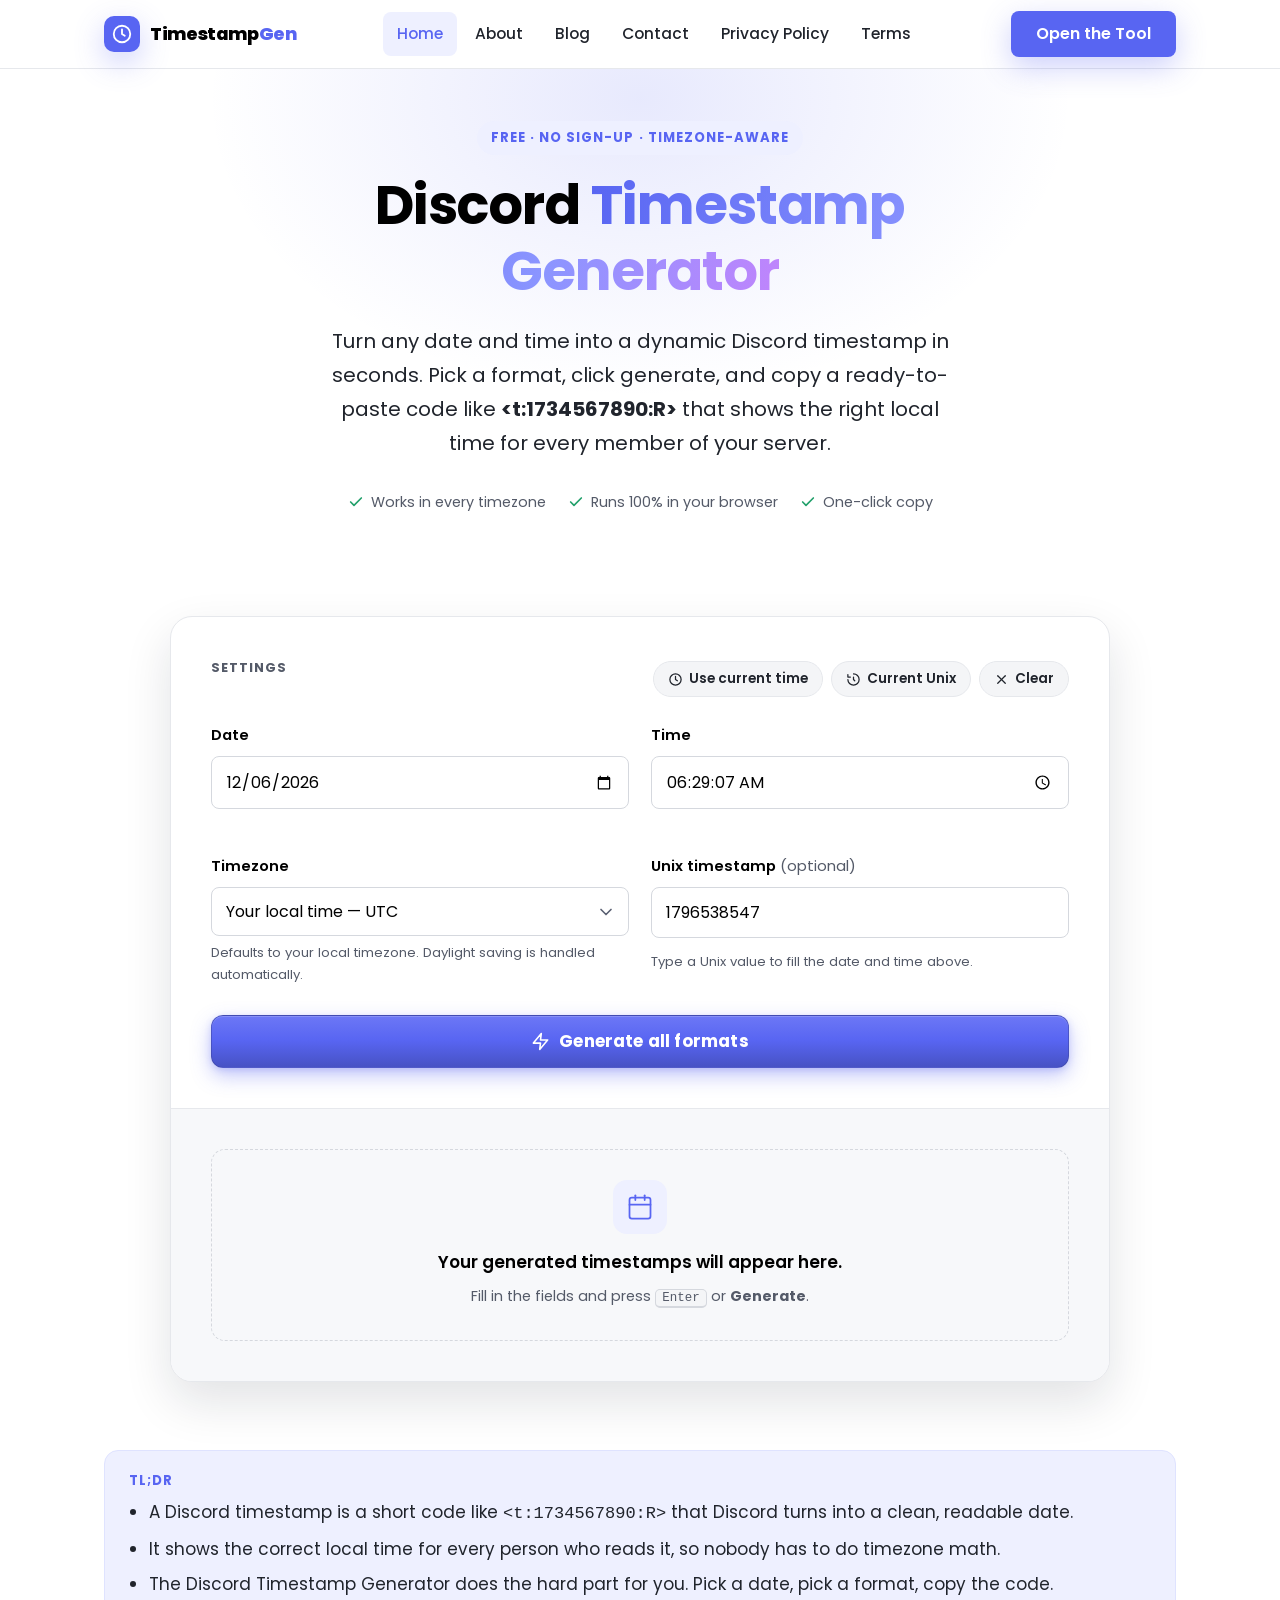
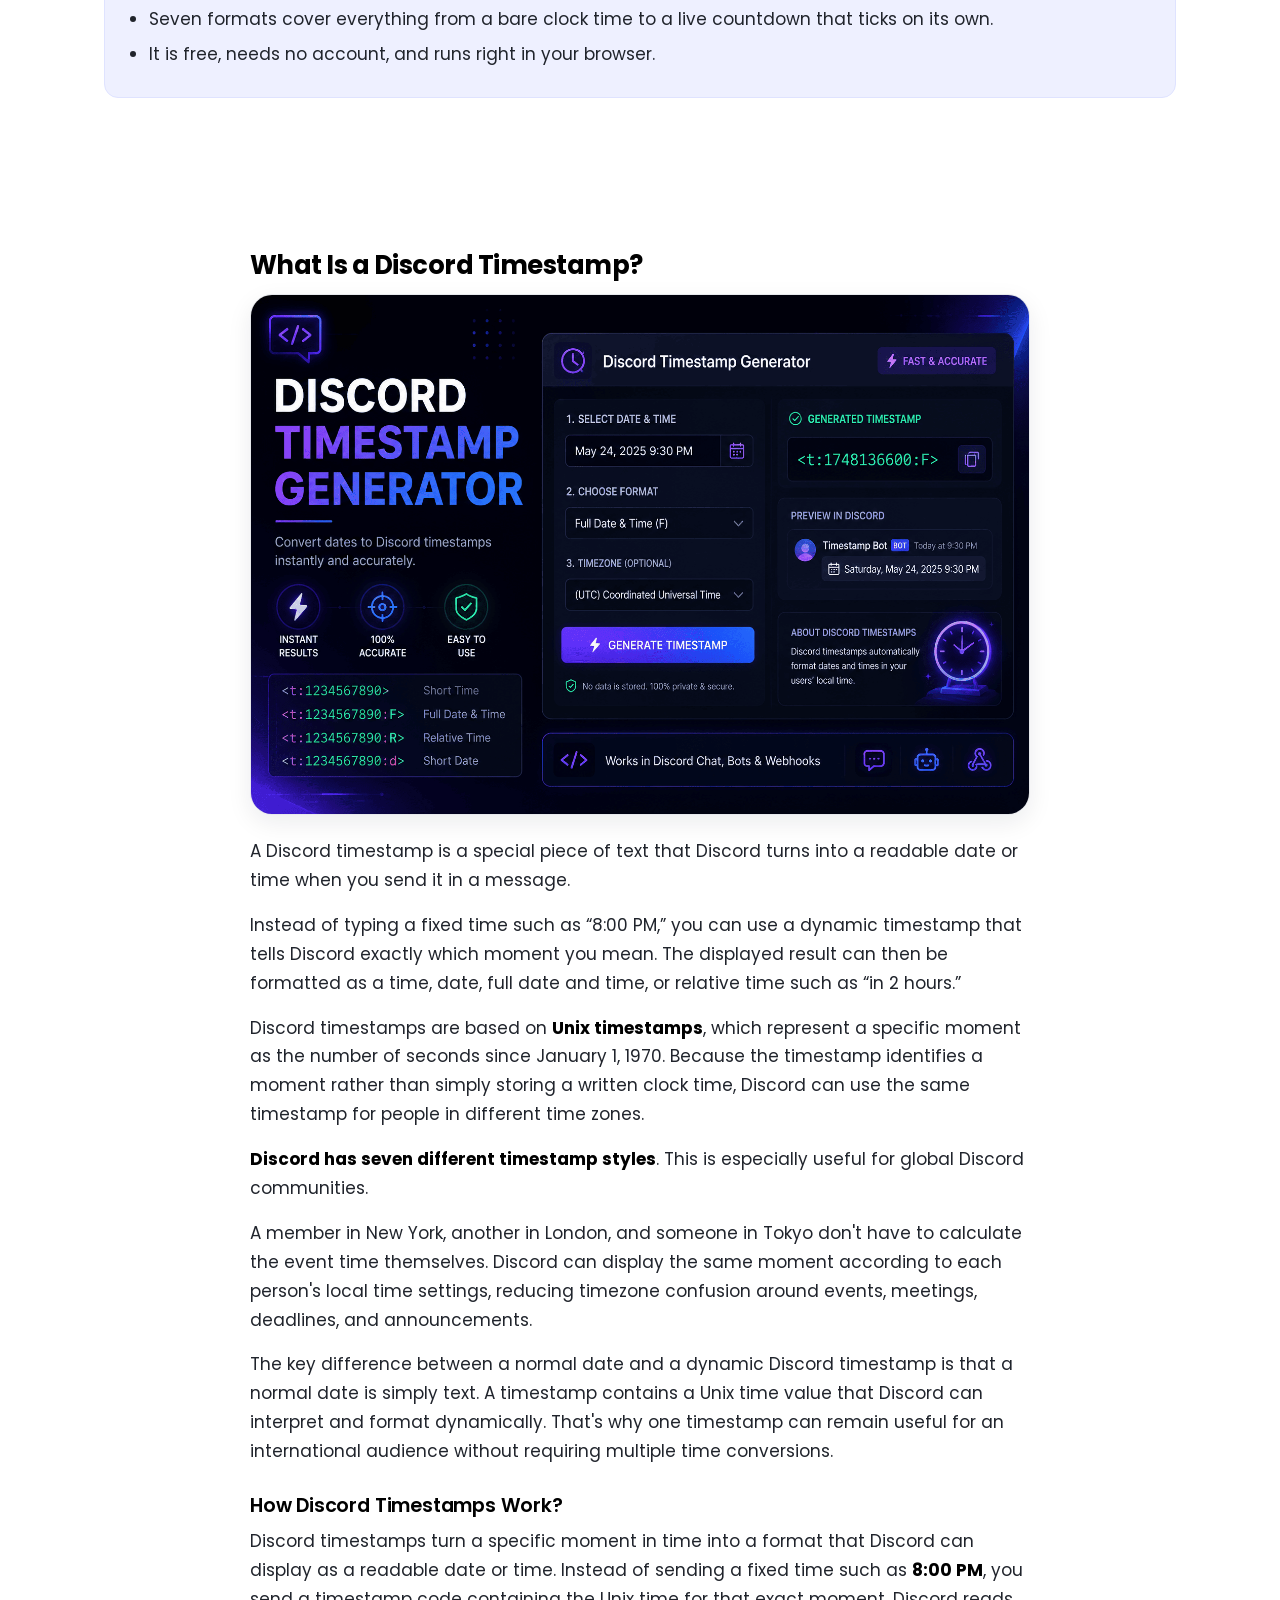
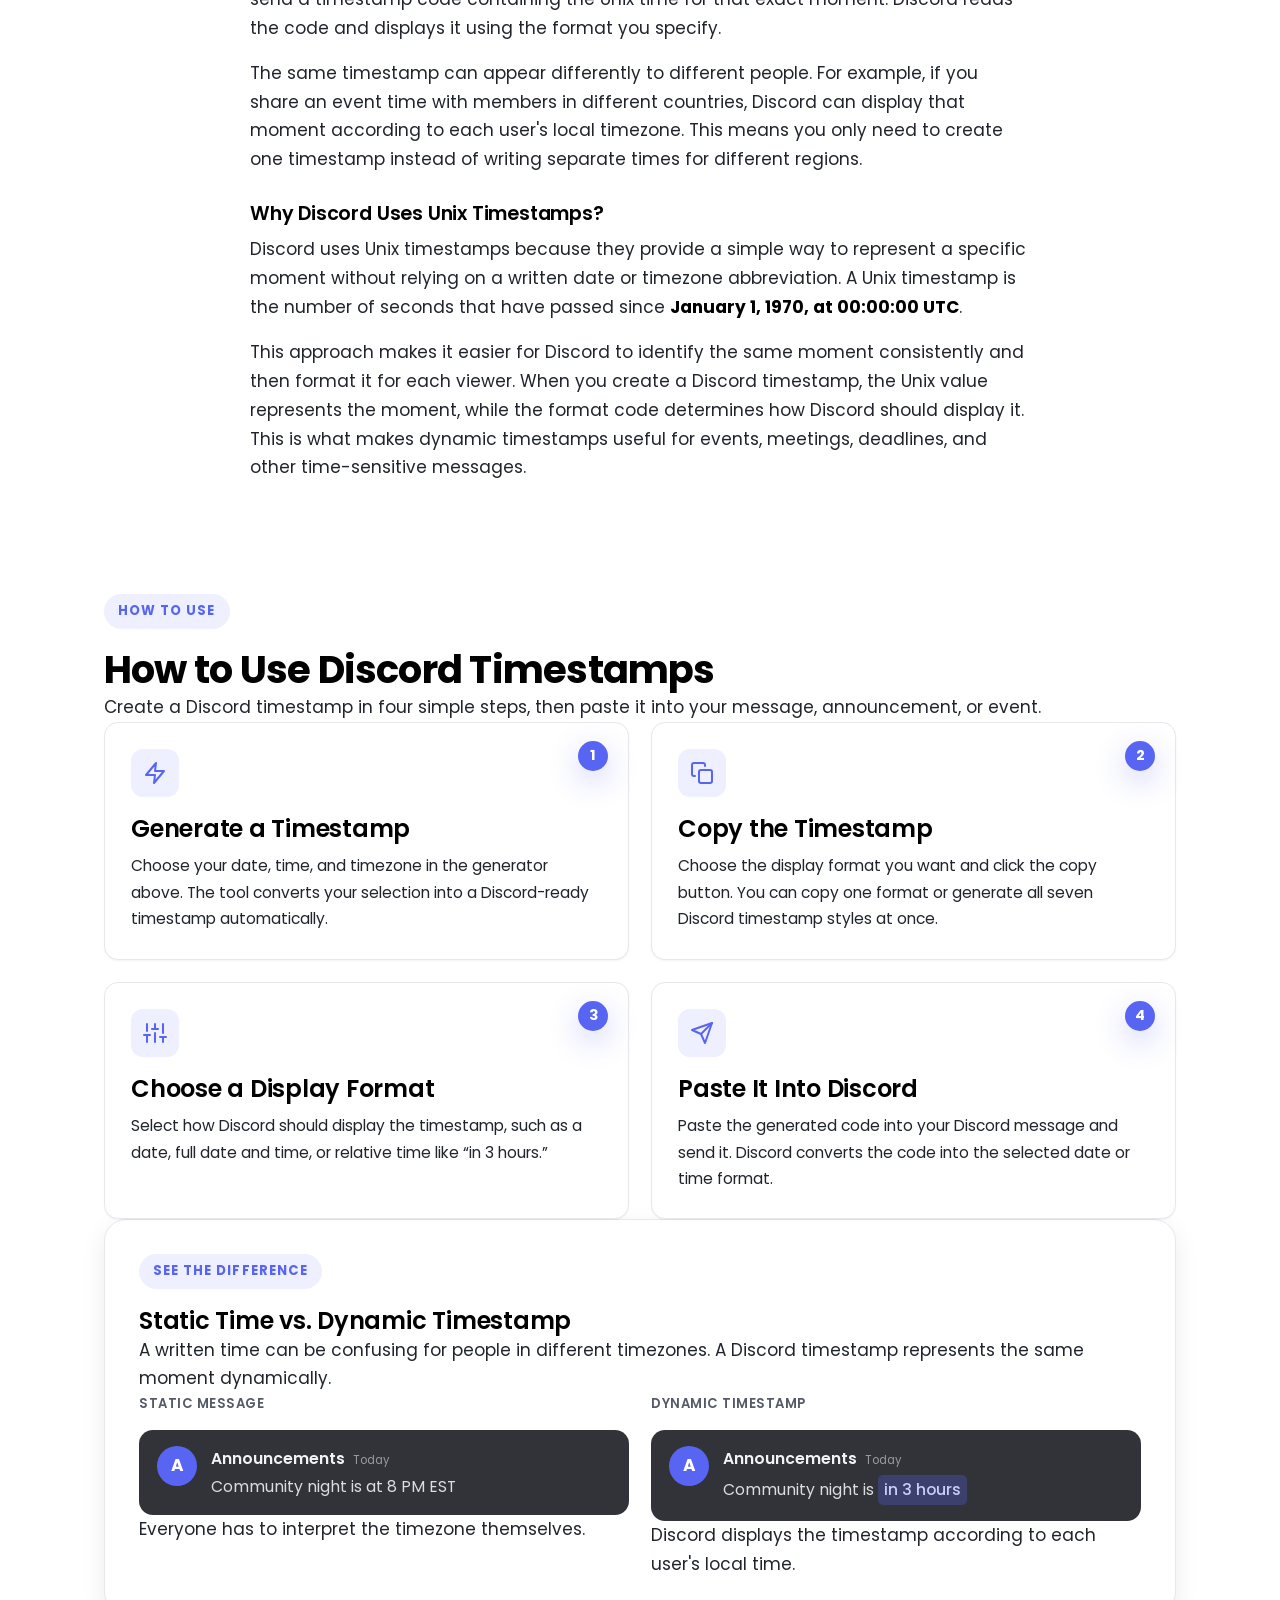
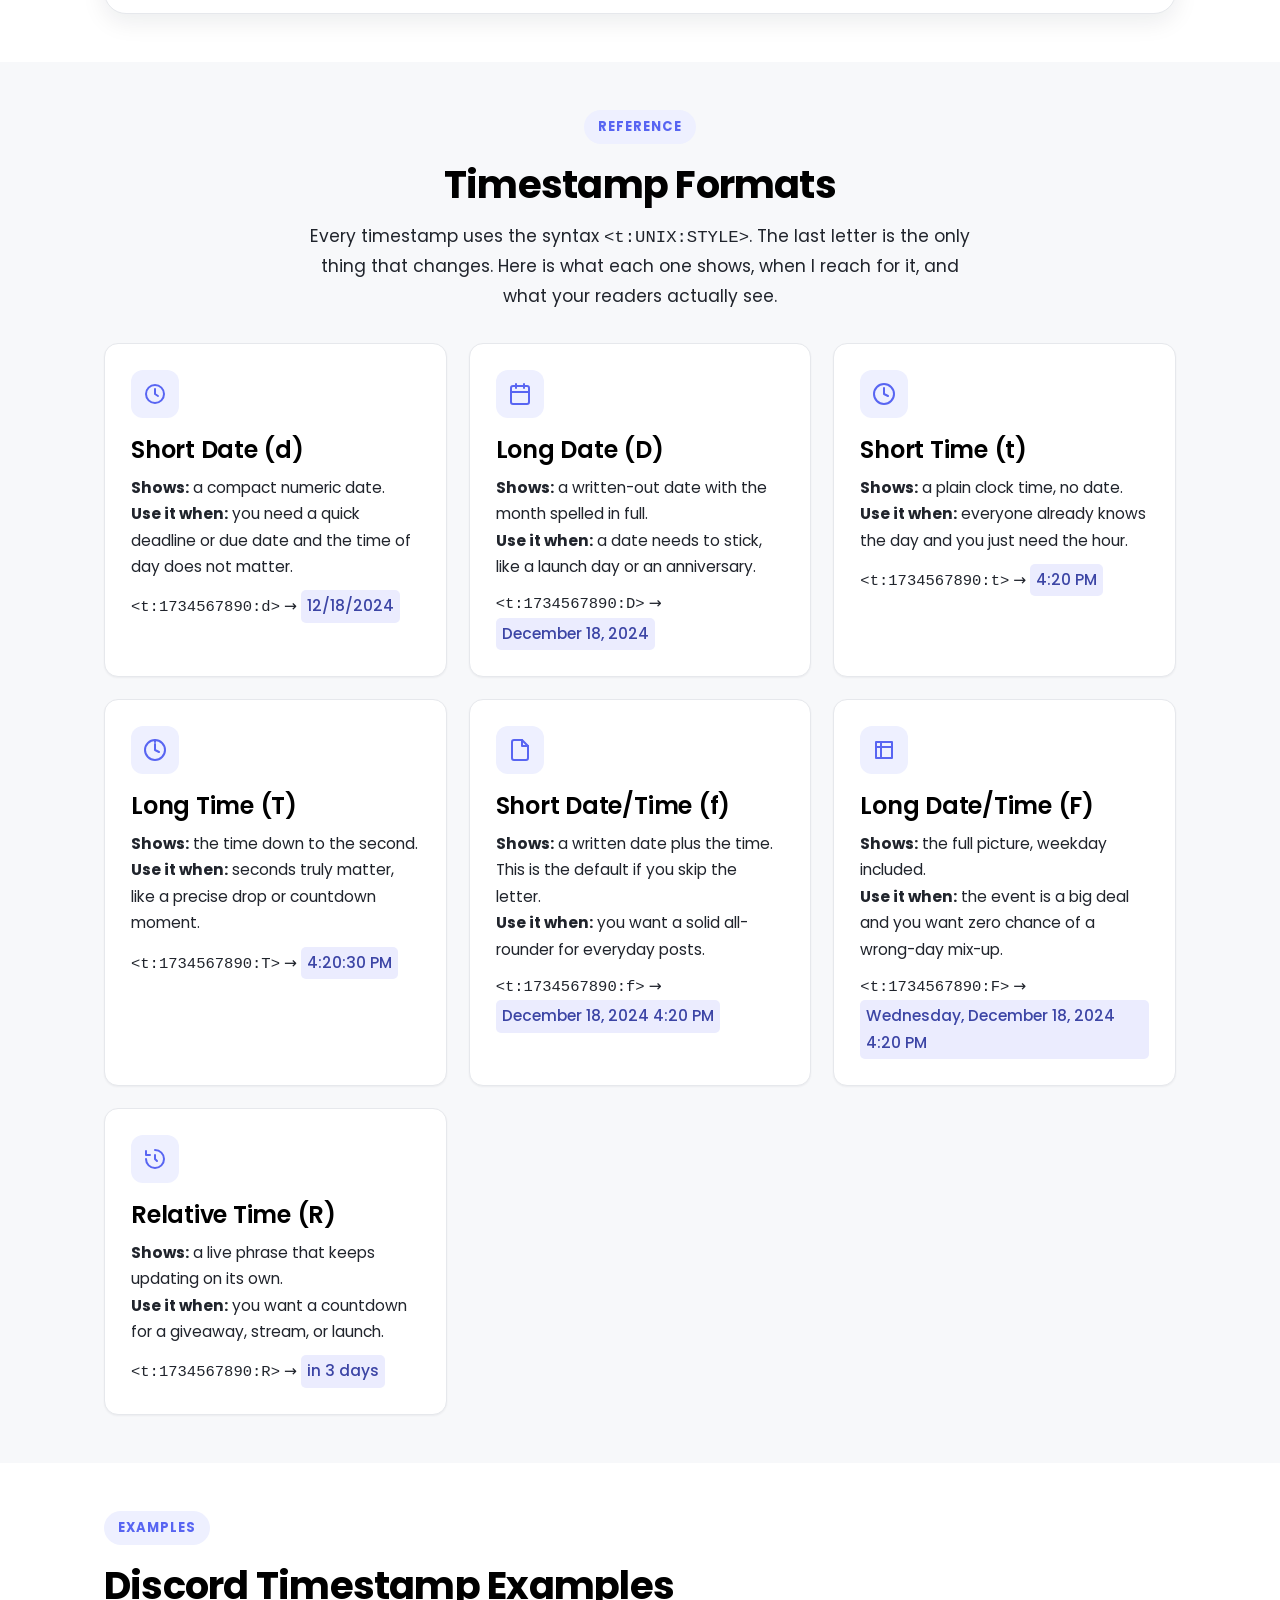
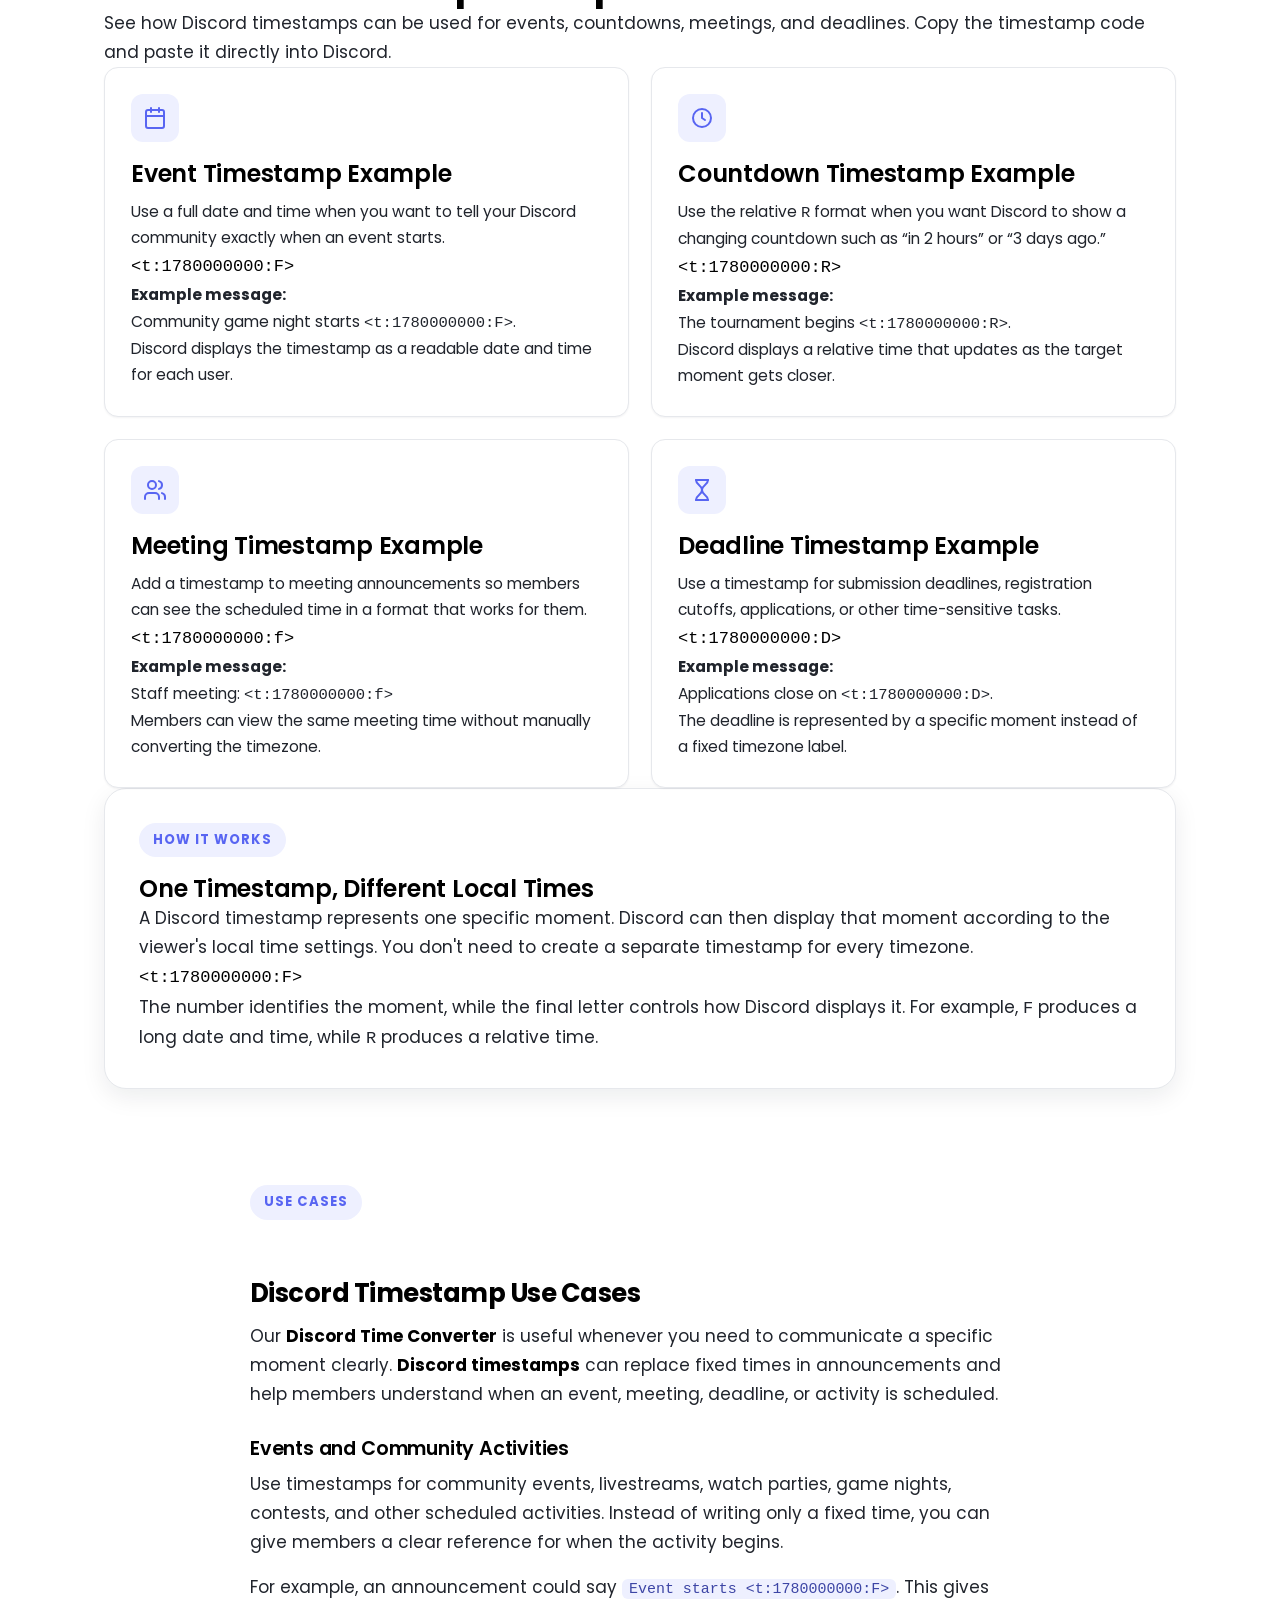
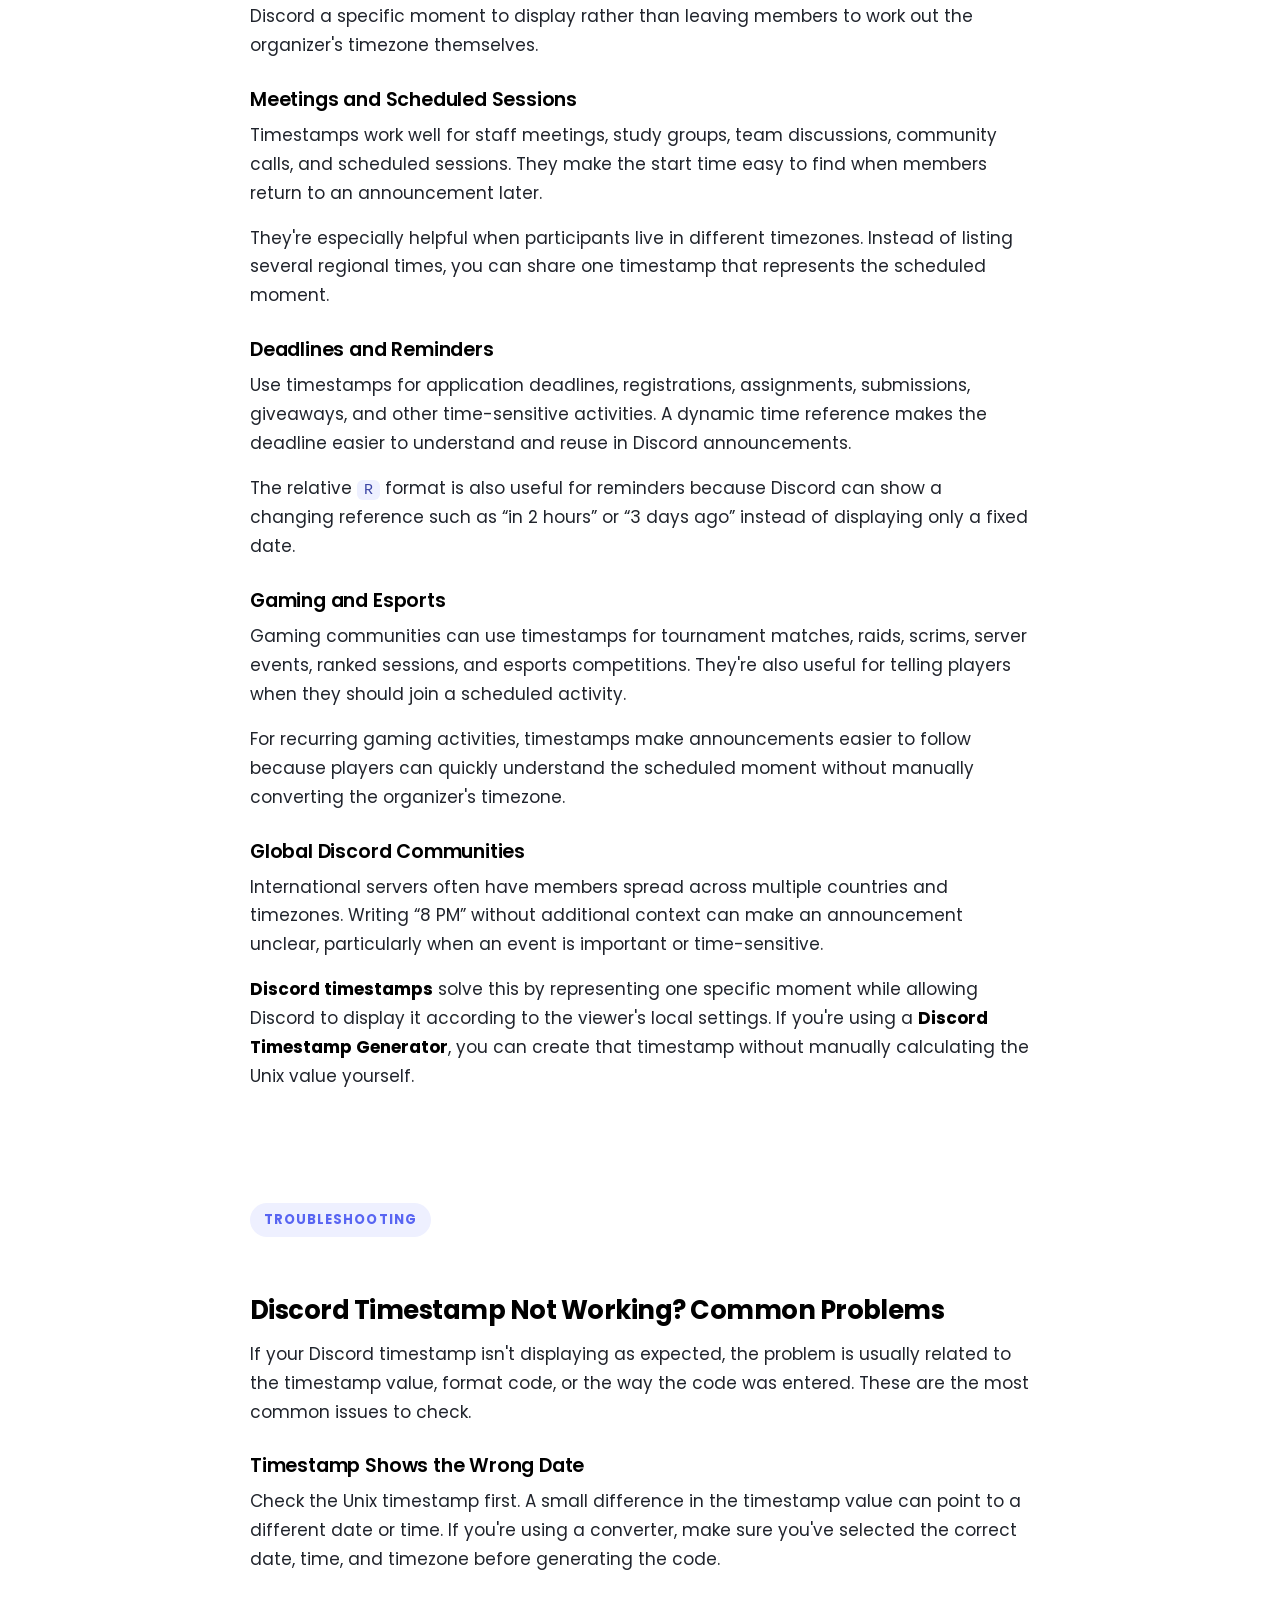
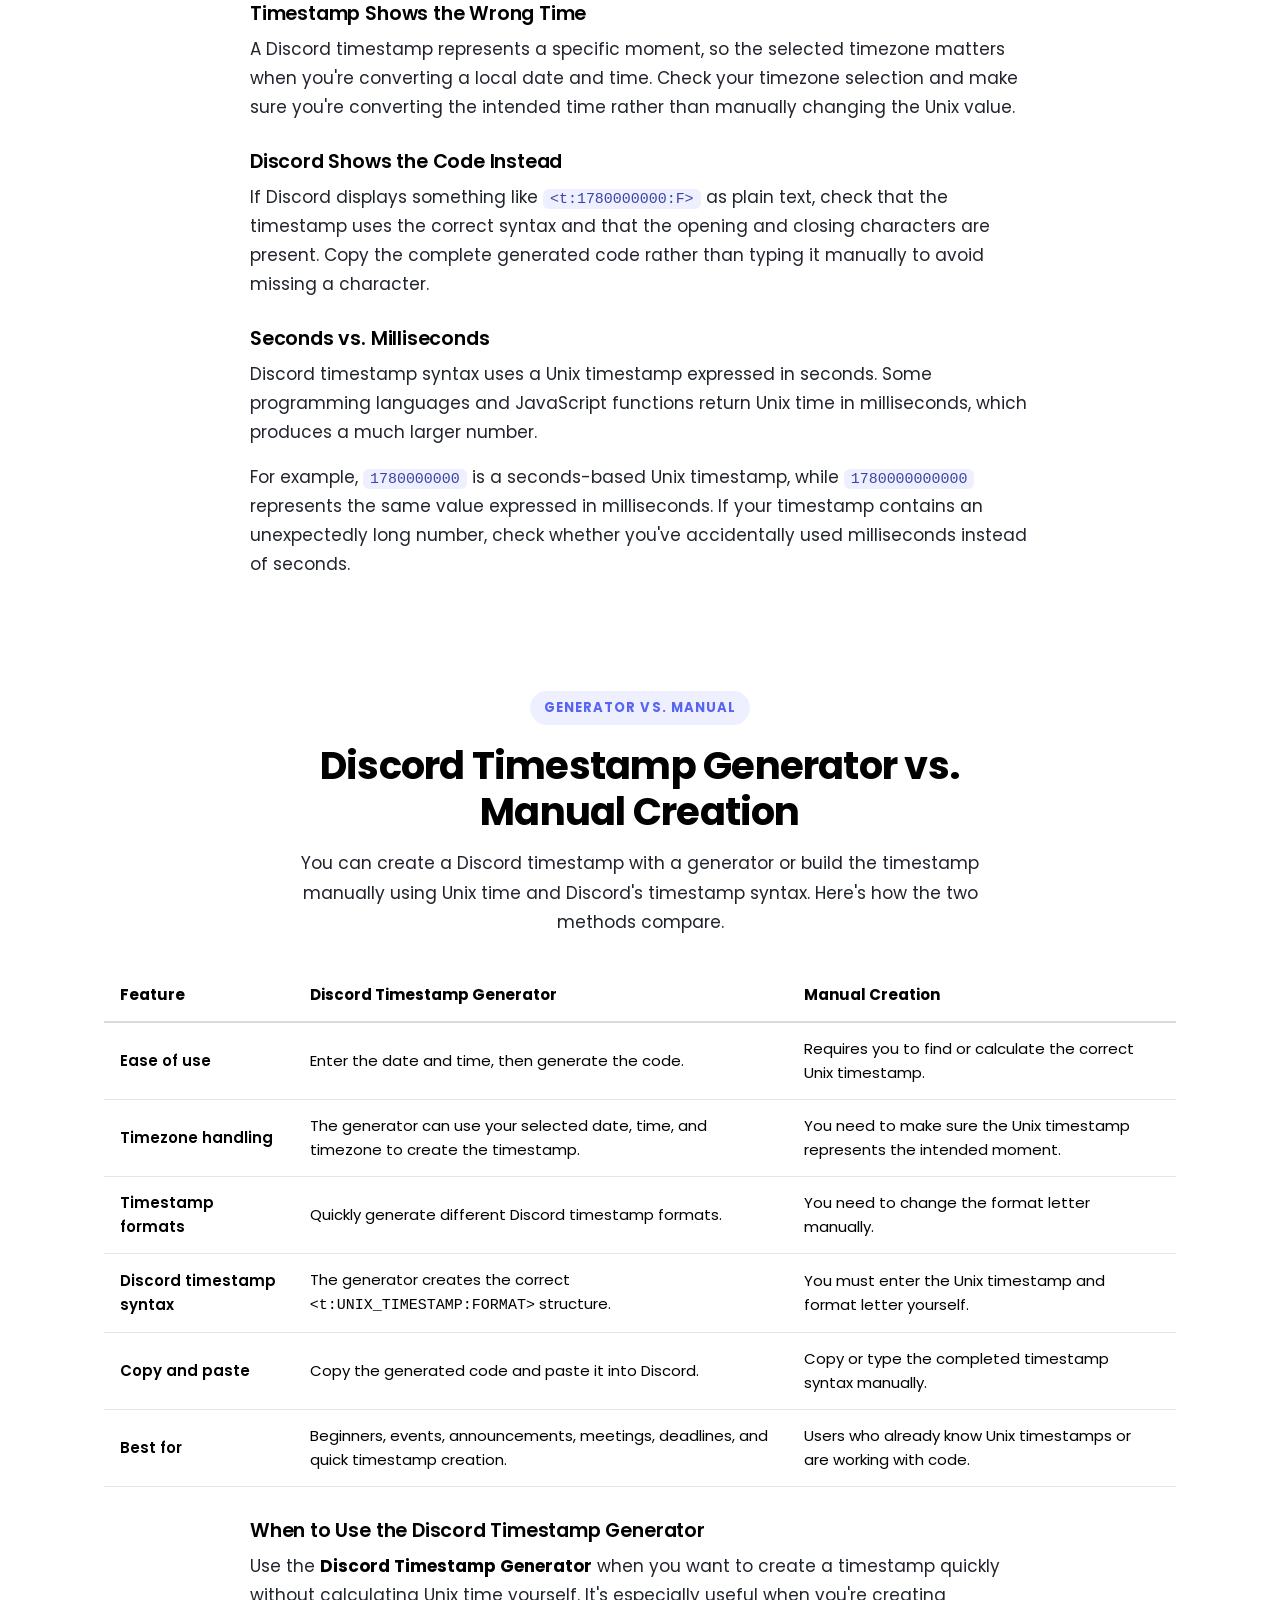
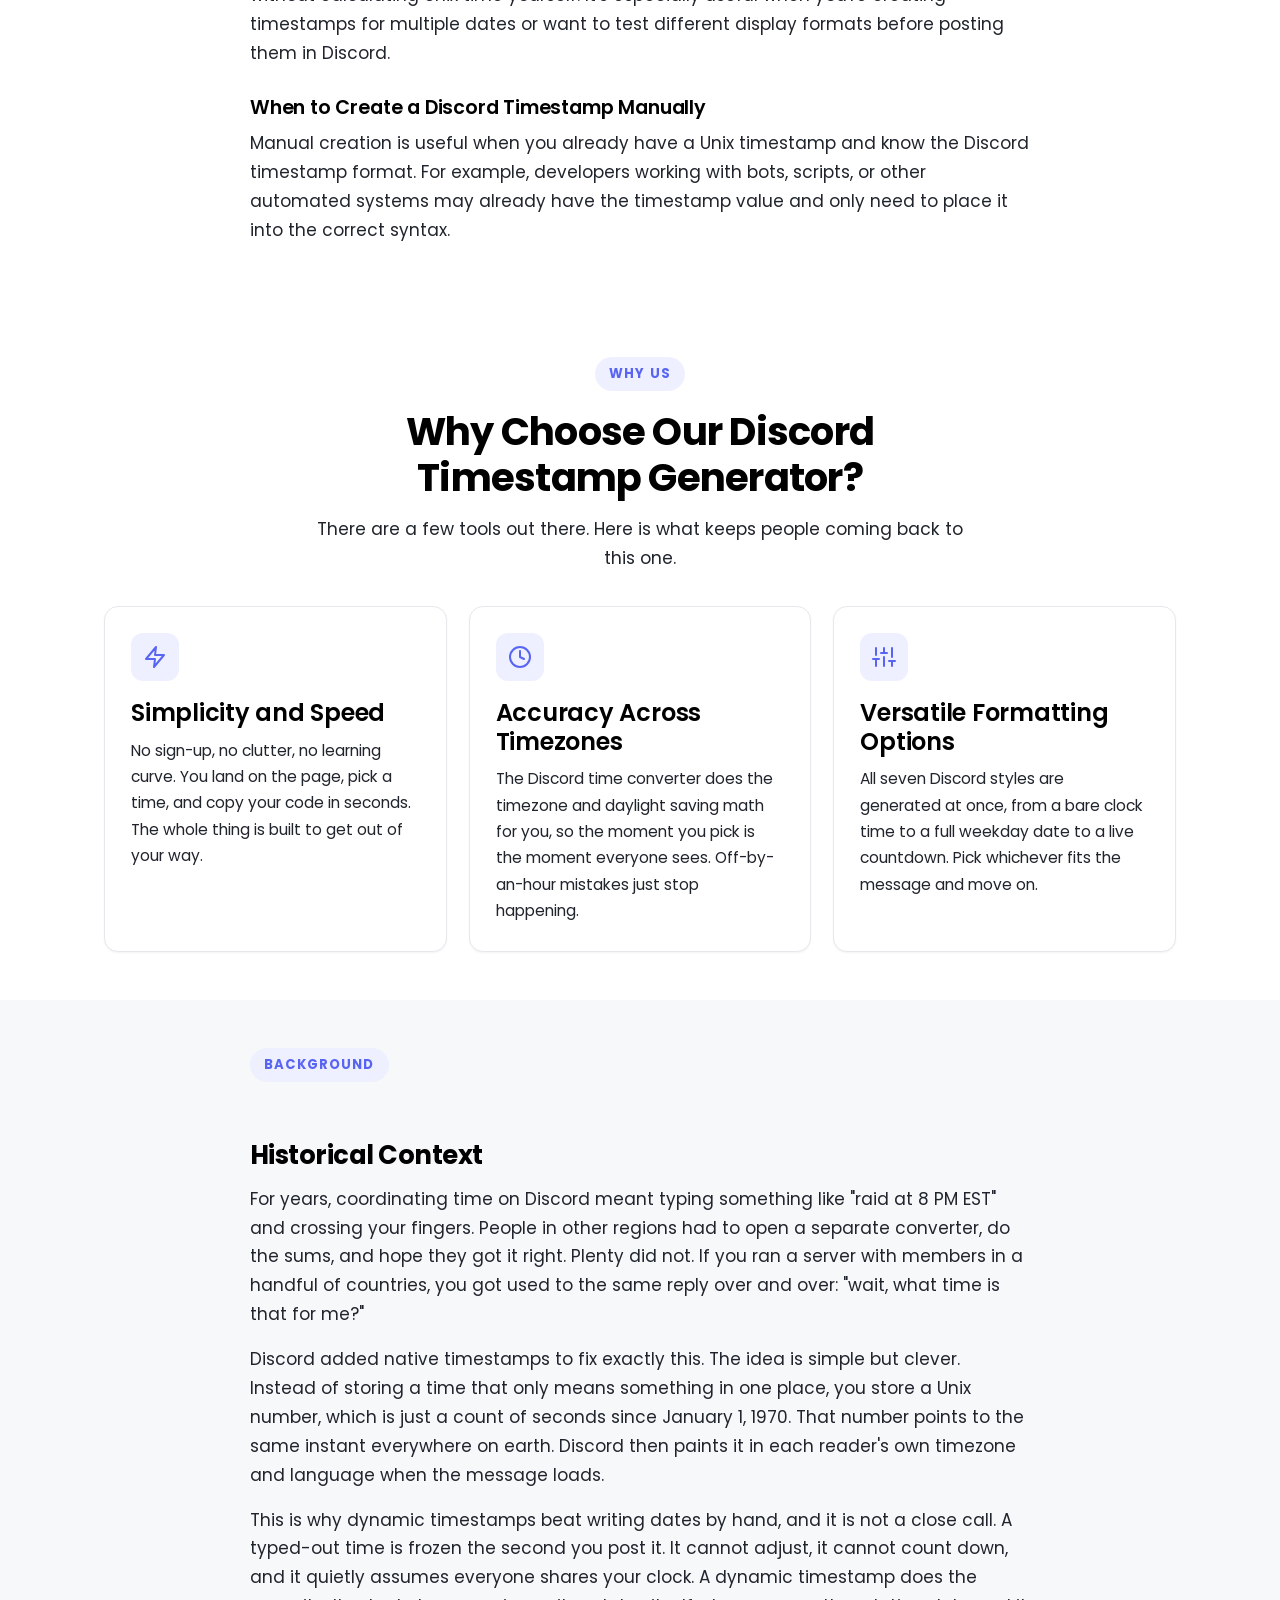
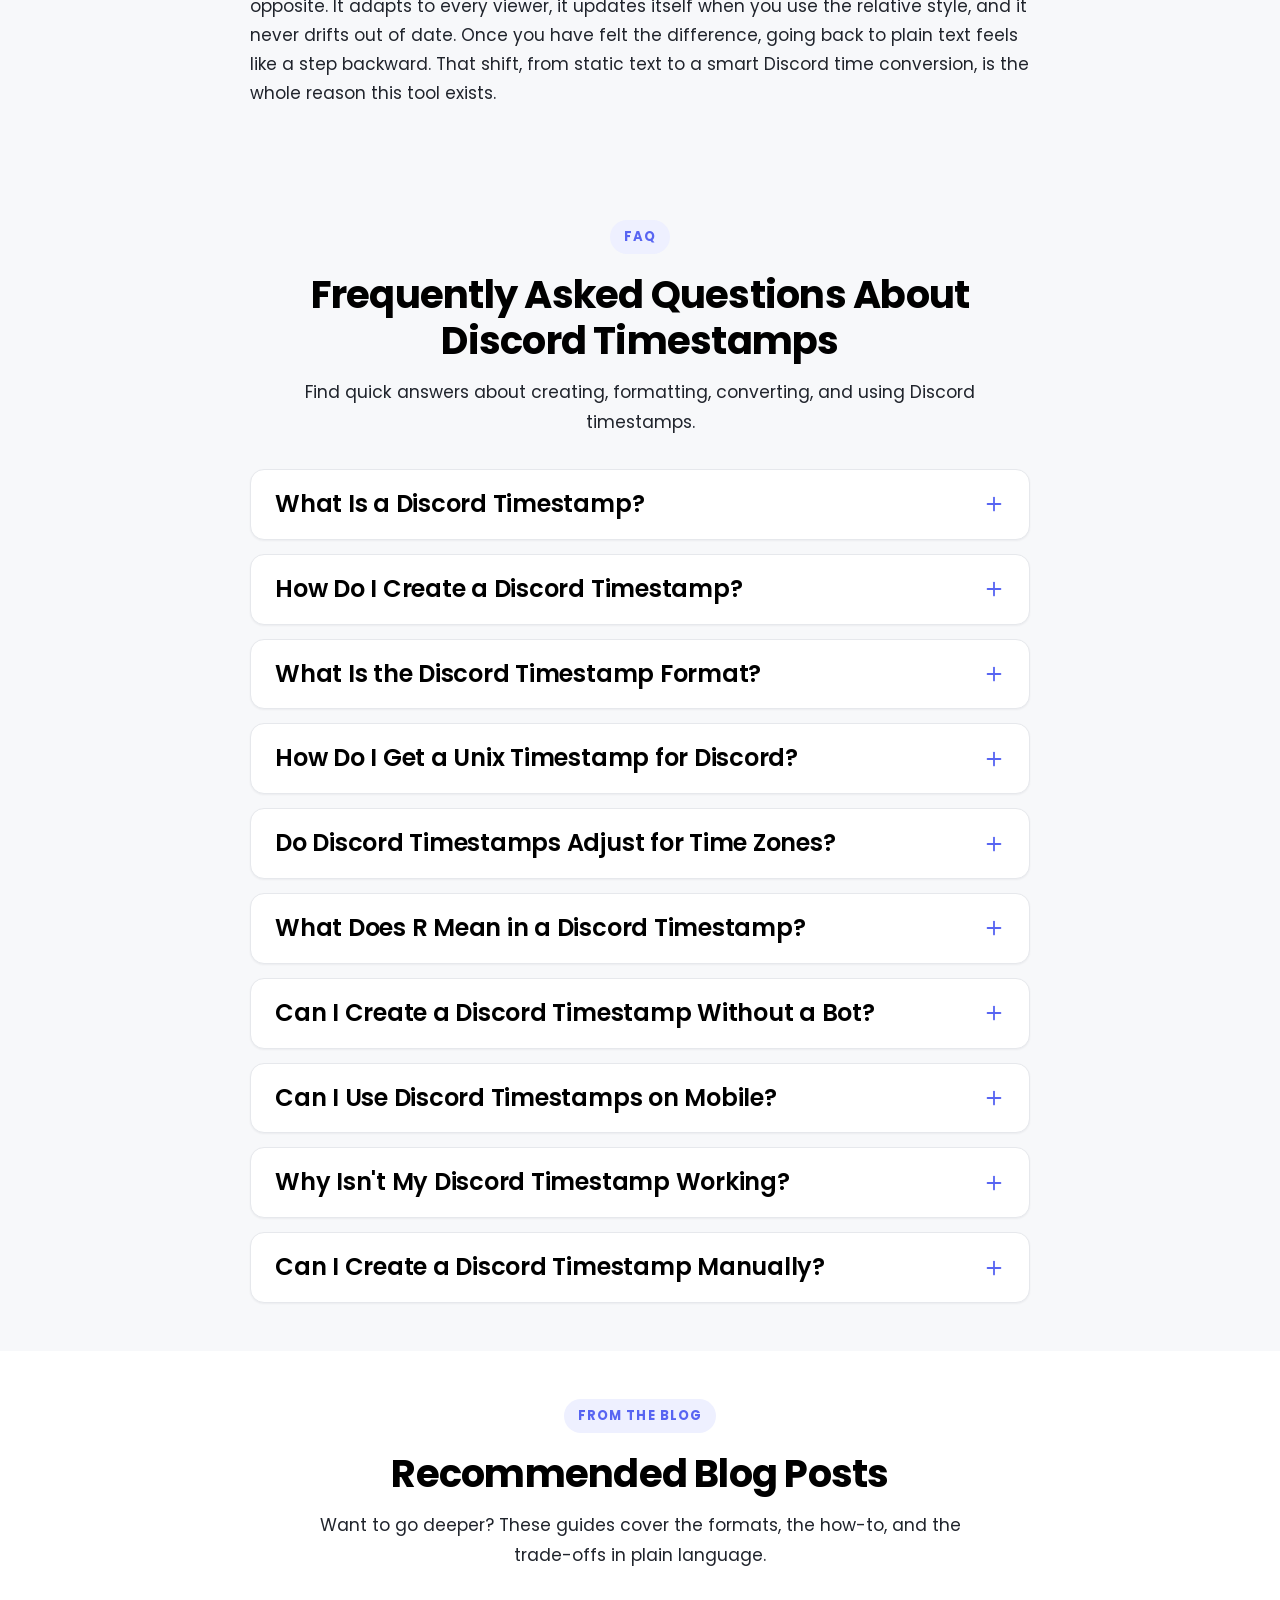
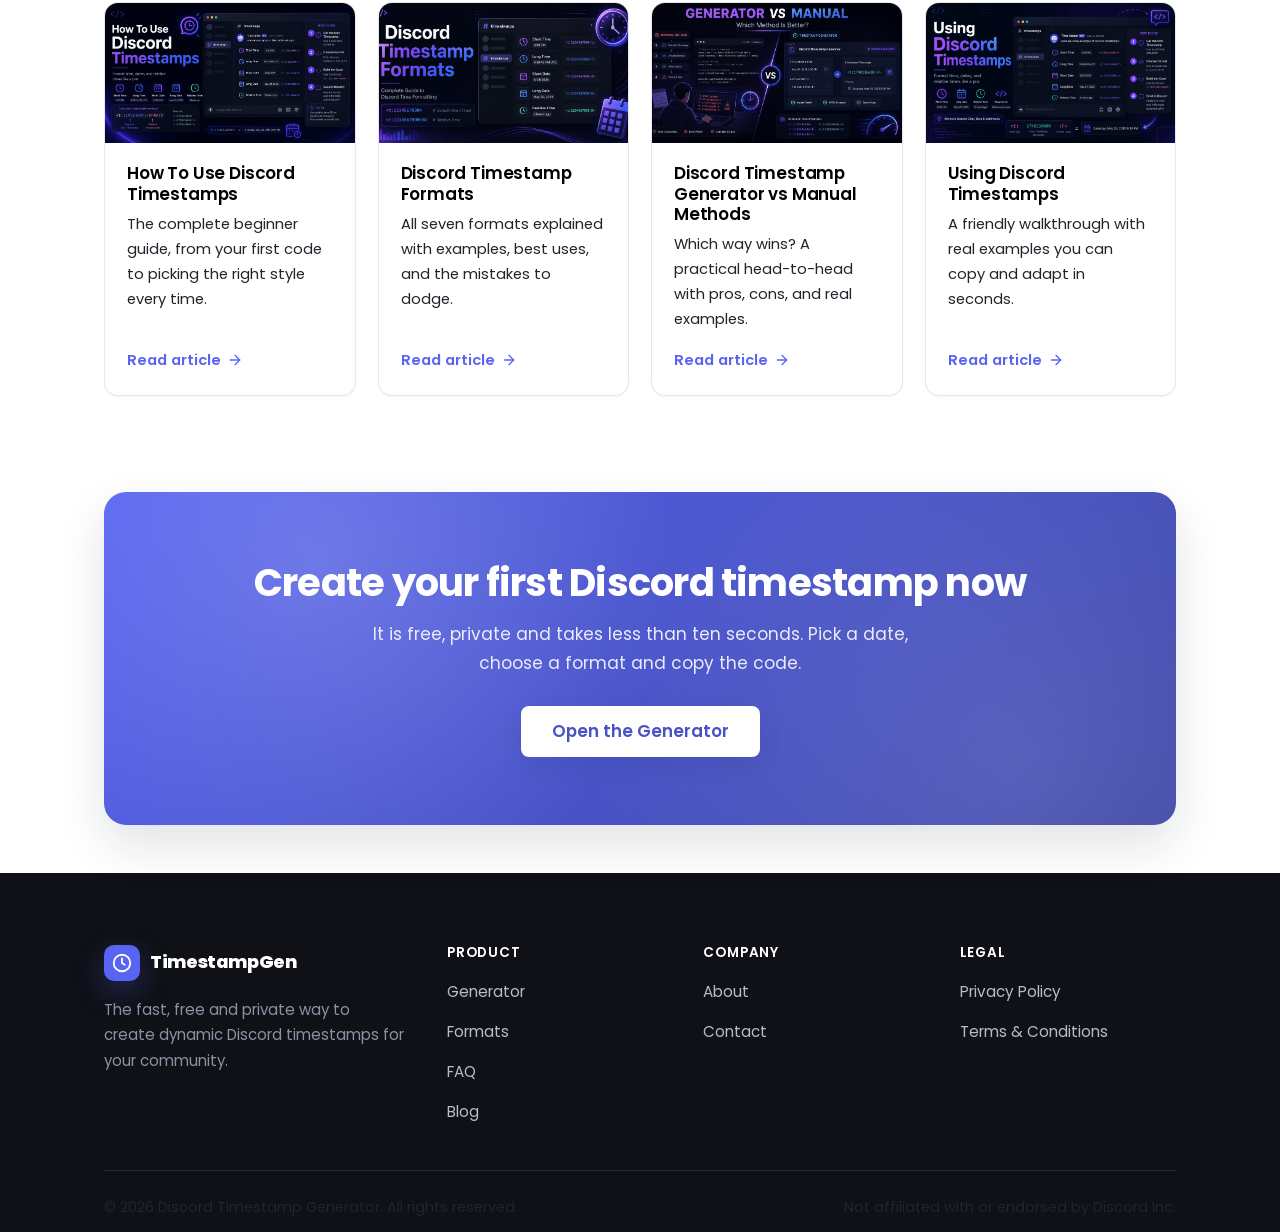
==== commit 8ac6f371: "Update index.html" ====
--- a/index.html
+++ b/index.html
@@ -1181,7 +1181,7 @@
   </div>
 </section>
 <!-- ============================ END GENERATOR VS MANUAL ============================ -->
-```
+
 
       
     <!-- ============================ WHY CHOOSE ============================ -->
--- a/css/style.css
+++ b/css/style.css
@@ -91,7 +91,6 @@
   -webkit-font-smoothing: antialiased;
   -moz-osx-font-smoothing: grayscale;
   text-rendering: optimizeLegibility;
-  min-height: 100vh;
   display: flex;
   flex-direction: column;
 }
@@ -139,7 +138,7 @@
 }
 
 h3 {
-  font-size: 1.25rem;
+  font-size: 1.50rem;
 }
 
 p {
--- a/css/style.css
+++ b/css/style.css
@@ -91,7 +91,6 @@
   -webkit-font-smoothing: antialiased;
   -moz-osx-font-smoothing: grayscale;
   text-rendering: optimizeLegibility;
-  min-height: 100vh;
   display: flex;
   flex-direction: column;
 }
@@ -139,7 +138,7 @@
 }
 
 h3 {
-  font-size: 1.25rem;
+  font-size: 1.50rem;
 }
 
 p {
